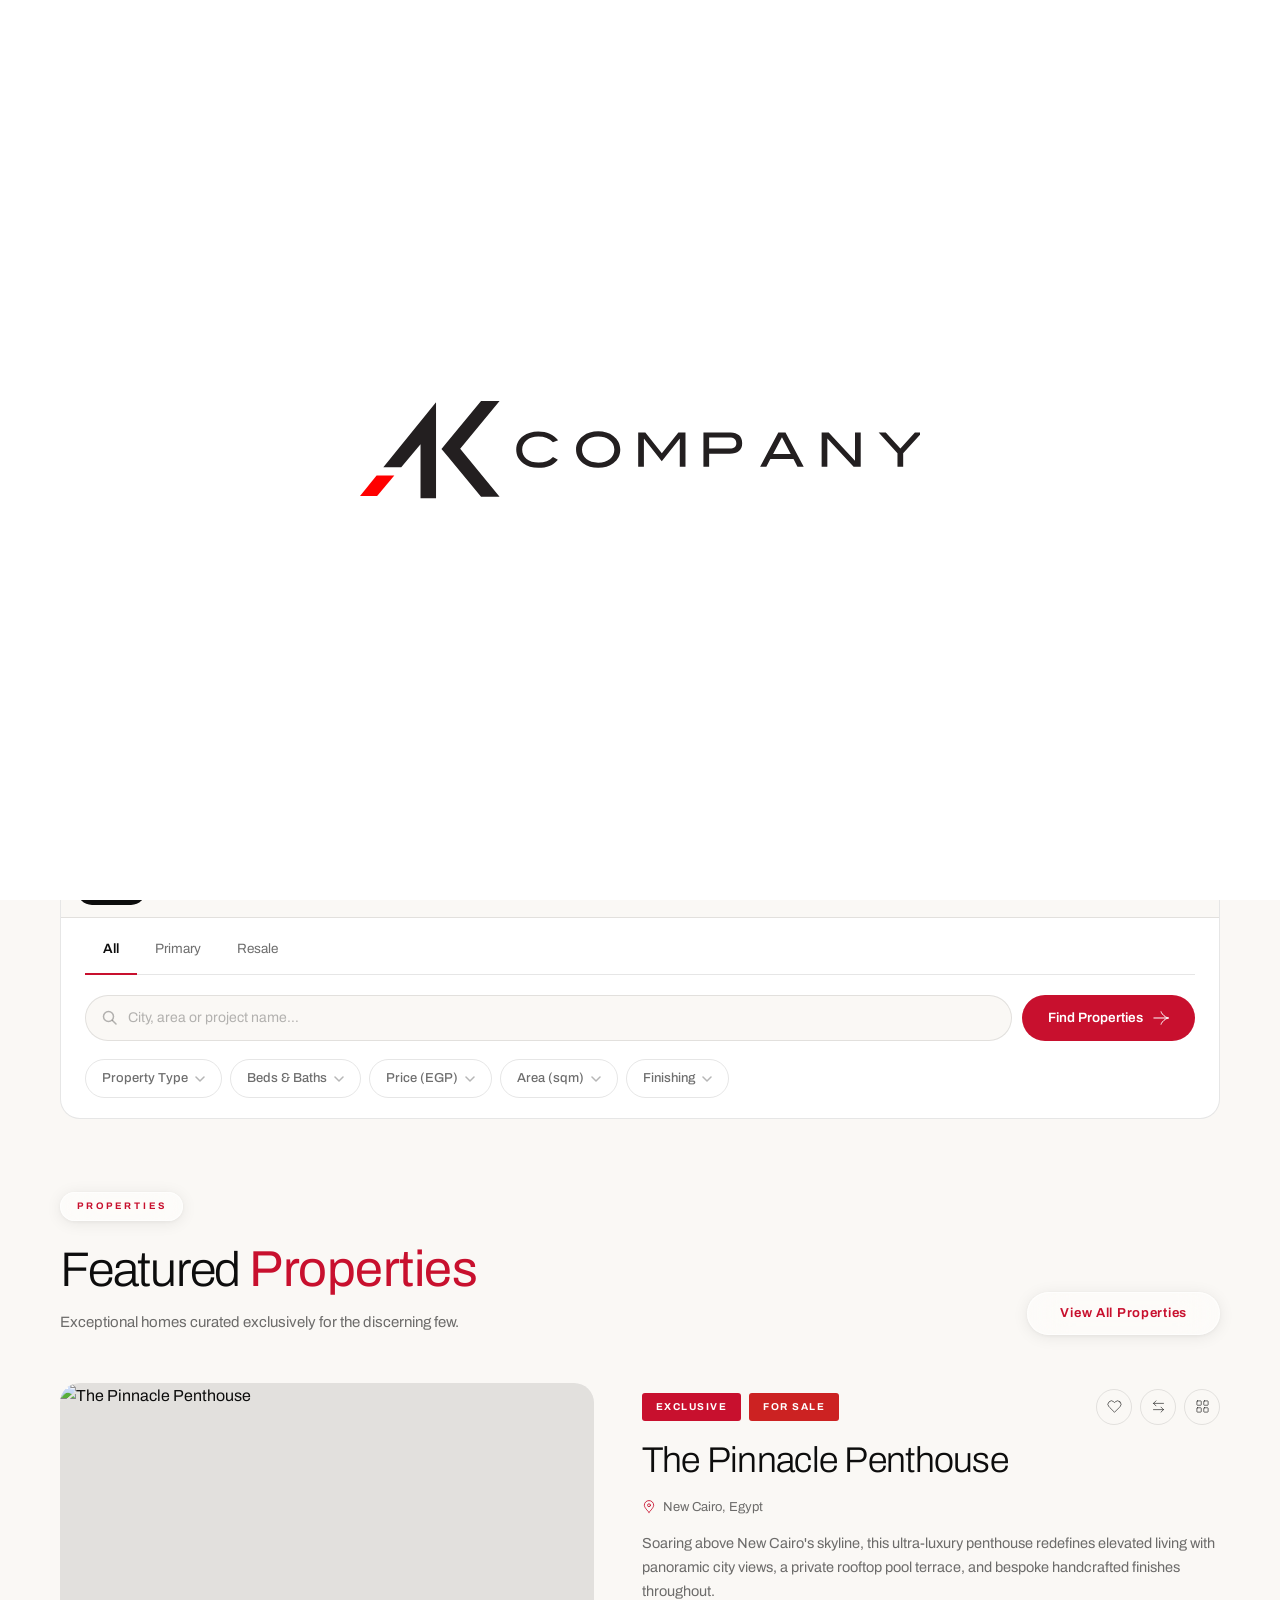
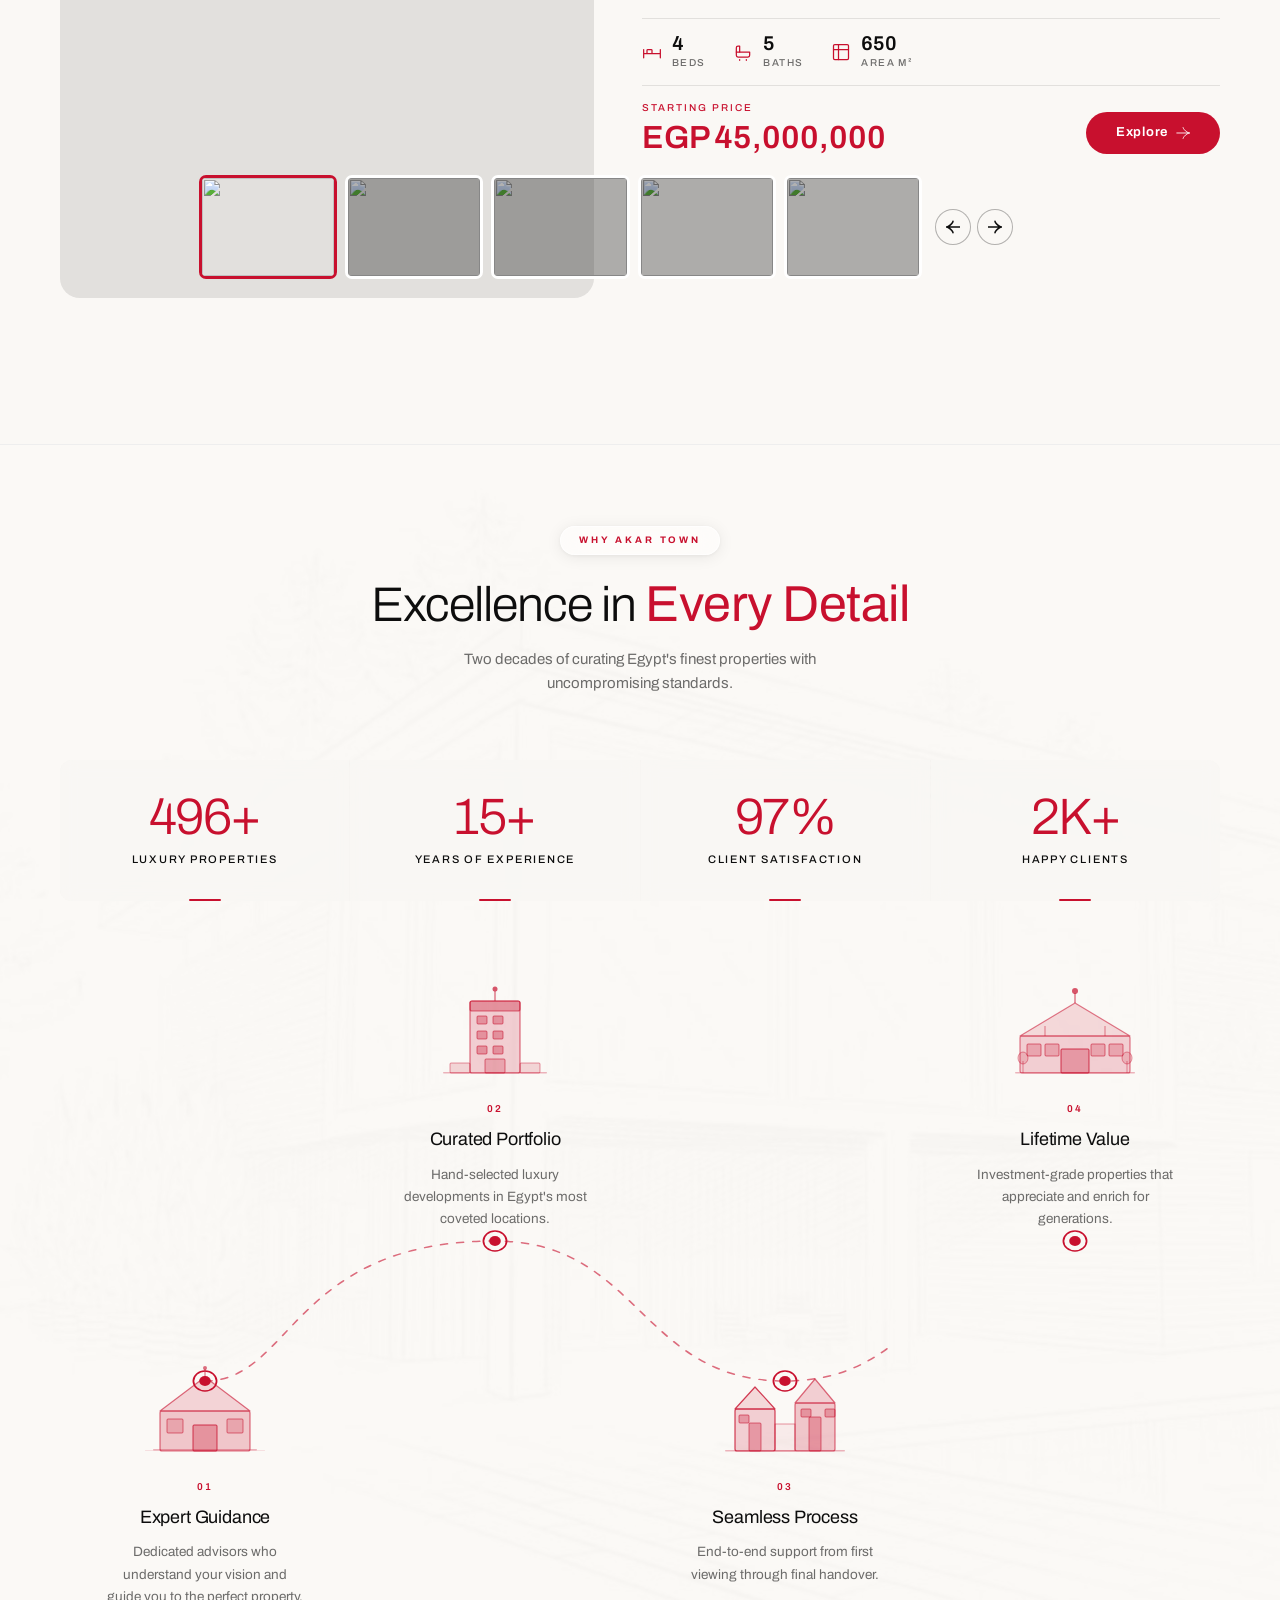
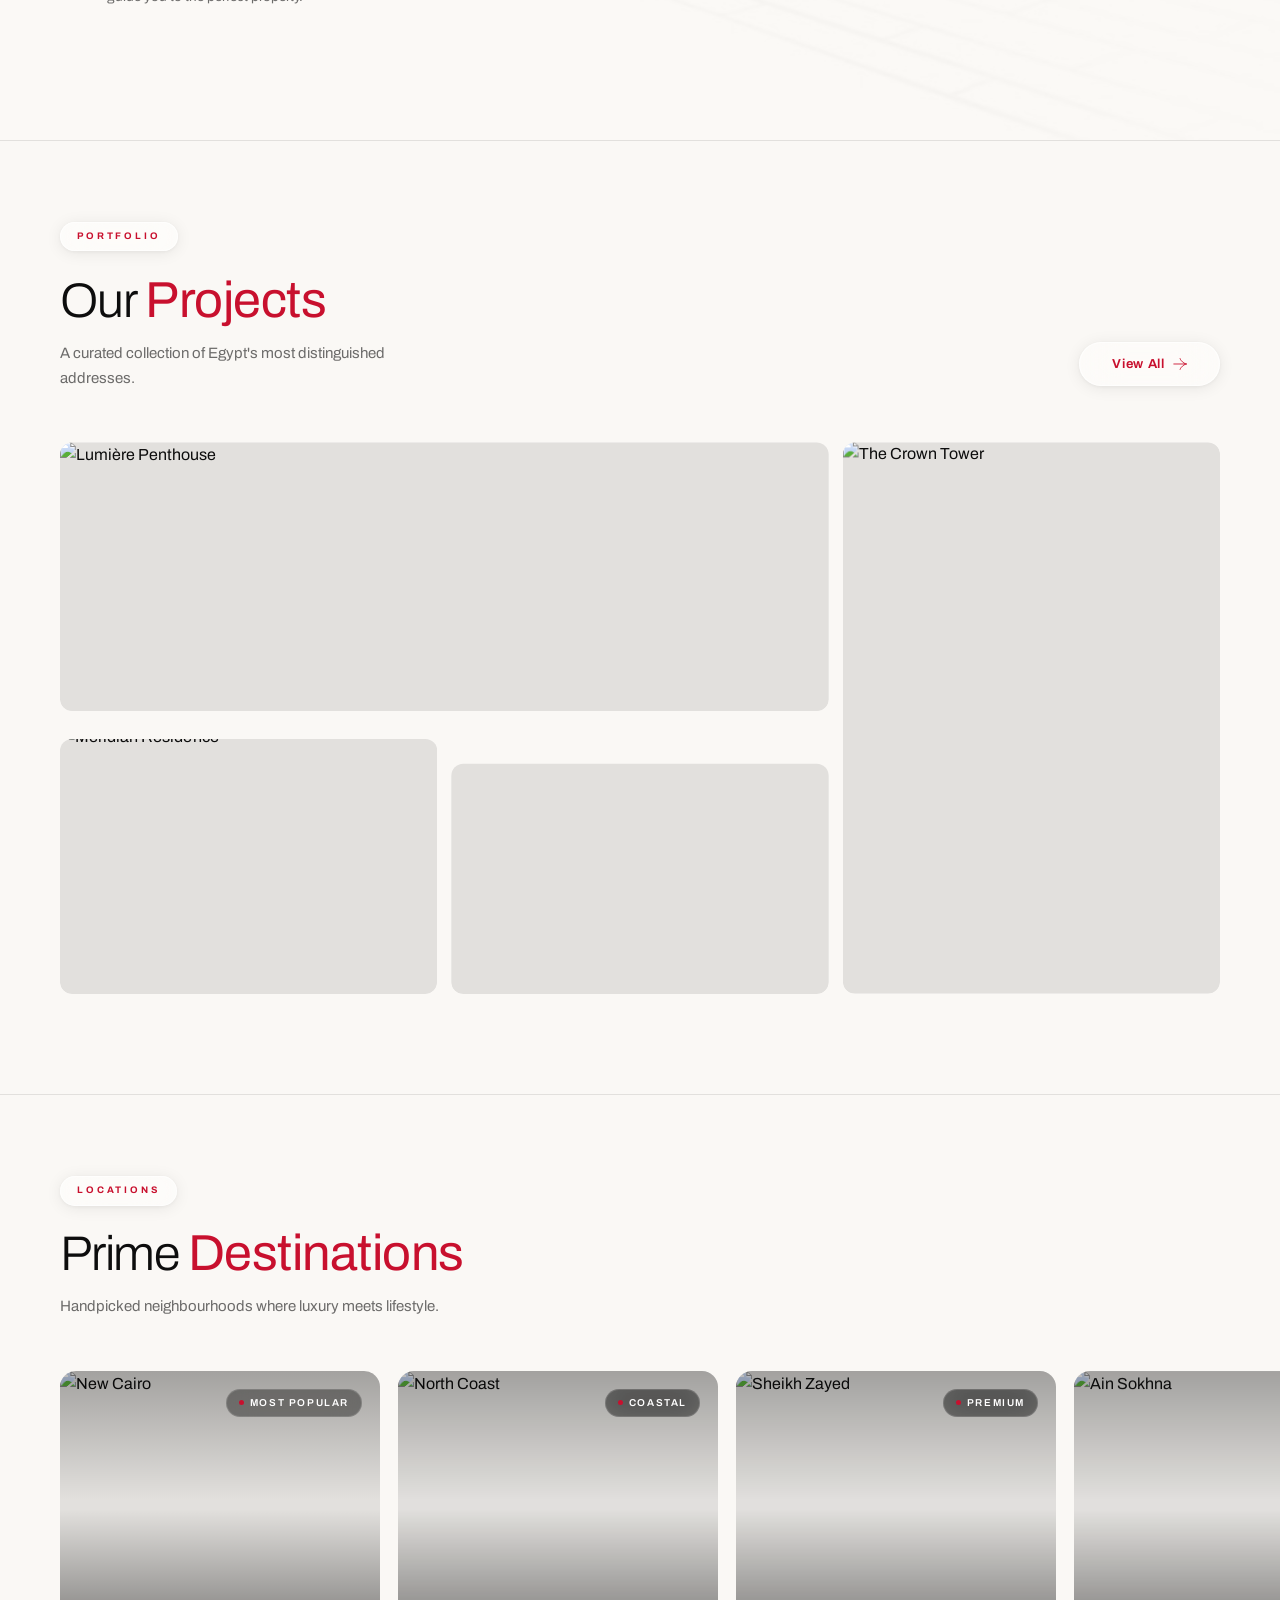
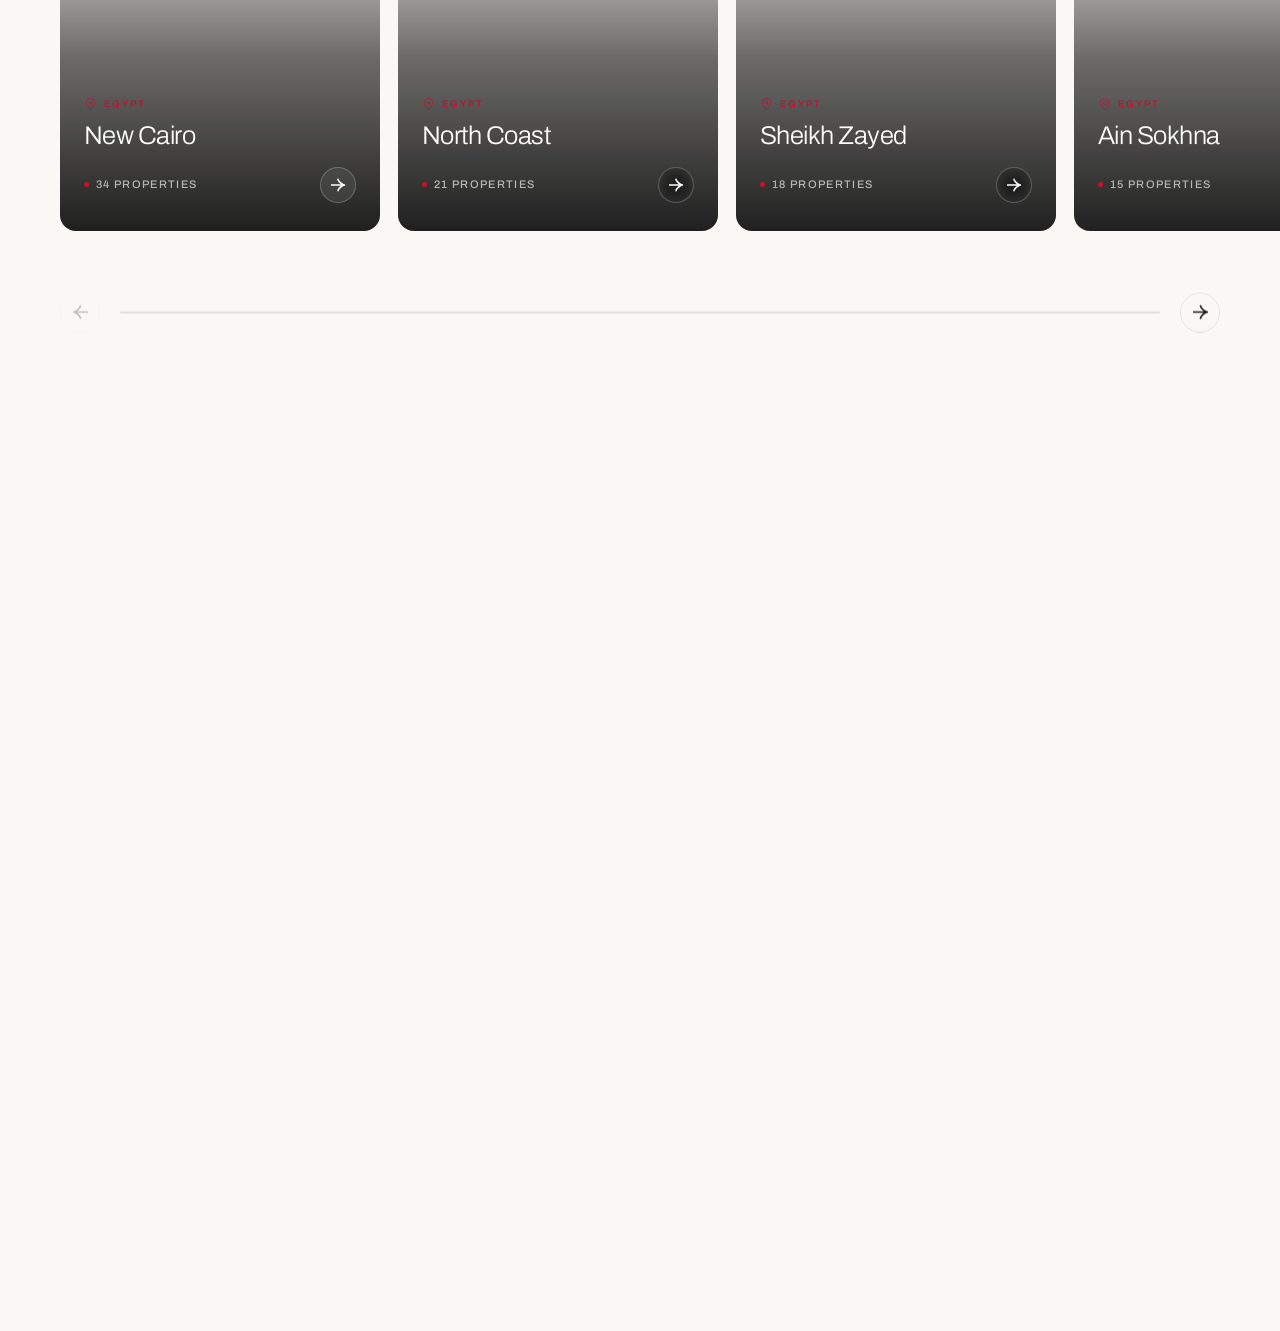
==== index.html @ 79308b9a "fix footer issue" ====
<!doctype html>
<html lang="en" data-theme="light">
  <head>
    <meta charset="UTF-8" />
    <meta name="viewport" content="width=device-width, initial-scale=1.0" />
    <title>Akar Town — Exclusive Real Estate</title>
    <link rel="icon" type="image/svg+xml" href="favicon.svg" />
    <link rel="shortcut icon" href="favicon.svg" />
    <meta
      name="description"
      content="Akar Town — Discover exceptional luxury properties across Egypt's finest locations."
    />

    <!-- Fonts -->
    <link rel="preconnect" href="https://fonts.googleapis.com" />
    <link rel="preconnect" href="https://fonts.gstatic.com" crossorigin />
    <link
      href="https://fonts.googleapis.com/css2?family=Archivo:ital,wght@0,300;0,400;0,500;0,600;0,700;1,300;1,400&family=Cormorant+Garamond:ital,wght@0,300;0,400;0,500;0,600;1,300;1,400&family=Noto+Kufi+Arabic:wght@300;400;500;600&display=swap"
      rel="stylesheet"
    />

    <!-- Swiper CSS -->
    <link
      rel="stylesheet"
      href="https://cdn.jsdelivr.net/npm/swiper@11/swiper-bundle.min.css"
    />
    <!-- Dark / Light theme — blocking so no FOUC -->
    <link rel="stylesheet" href="theme.css" />
    <script src="theme.js"></script>

    <style>
            /* ─────────────────────────────────────────────
         DESIGN TOKENS
      ───────────────────────────────────────────── */
            :root {
              --bg: #faf8f5;
              --ink: #0d0d0d;
              --ink-60: rgba(13, 13, 13, 0.6);
              --ink-30: rgba(13, 13, 13, 0.3);
              --ink-10: rgba(13, 13, 13, 0.1);
              --gold: #c8102e;
              --gold-lt: #c8102e;
              --gold-dk: #c8102e;
              --red: #cc2222;
              --white: #ffffff;

              --glass-bg: rgba(250, 248, 245, 0.72);
              --glass-border: rgba(255, 255, 255, 0.55);
              --glass-dark: rgba(13, 13, 13, 0.08);

              --font-body-ltr: "Archivo", system-ui, sans-serif;
              --font-body-rtl: "Noto Kufi Arabic", system-ui, sans-serif;

              --nav-h: 62px;
              --thumb-w: 124px;
              --ease-smooth: cubic-bezier(0.76, 0, 0.24, 1);
              --ease-out-ex: cubic-bezier(0.16, 1, 0.3, 1);
            }

            /* ─────────────────────────────────────────────
         RESET & GLOBAL FONT BASE
      ───────────────────────────────────────────── */
            *,
            *::before,
            *::after {
              margin: 0;
              padding: 0;
              box-sizing: border-box;
            }

            html {
              -webkit-font-smoothing: antialiased;
              -moz-osx-font-smoothing: grayscale;
              overflow-x: hidden;
              /* Set on html so every element (including form controls) inherits */
              font-family: var(--font-body-ltr);
              font-size: 16px;
              font-kerning: normal;
              text-rendering: optimizeLegibility;
              font-feature-settings:
                "kern" 1,
                "liga" 1,
                "calt" 1;
            }

            body {
              background: var(--bg);
              color: var(--ink);
              font-family: inherit;
              overflow-x: hidden;
              min-height: 100vh;
              line-height: 1.6;
            }

            /* Form controls do NOT inherit font from body by default in most browsers */
            input,
            textarea,
            select,
            button,
            optgroup,
            option {
              font-family: inherit;
              font-size: inherit;
              font-weight: inherit;
              line-height: inherit;
              color: inherit;
            }

            button {
              border: none;
              background: none;
              cursor: pointer;
            }
            a {
              text-decoration: none;
              color: inherit;
            }
            img,
            svg,
            video {
              display: block;
              max-width: 100%;
            }

            /* RTL / Arabic — apply to any element with dir="rtl" or lang="ar" */
            [dir="rtl"],
            [lang="ar"],
            :lang(ar) {
              font-family: var(--font-body-rtl);
              direction: rtl;
              text-align: right;
              letter-spacing: 0;
              text-transform: none;
            }

            /* Brand text selection */
            ::selection {
              background: var(--gold);
              color: #ffffff;
            }
            ::-moz-selection {
              background: var(--gold);
              color: #ffffff;
            }

            /* ─────────────────────────────────────────────
         NAVBAR
      ───────────────────────────────────────────── */
            /* ── Transparent overlay — becomes dark glass on scroll ── */
            .navbar {
              position: fixed;
              inset: 0 0 auto 0;
              z-index: 200;
              height: var(--nav-h);
              padding: 0 48px;
              display: flex;
              align-items: center;
              justify-content: space-between;
              background: transparent;
              border-bottom: 1px solid transparent;
              transition:
                background 0.5s cubic-bezier(0.16, 1, 0.3, 1),
                border-color 0.5s ease,
                box-shadow 0.5s ease;
            }

            .navbar.is-scrolled {
              background: rgba(8, 8, 8, 0.82);
              backdrop-filter: blur(48px) saturate(180%);
              -webkit-backdrop-filter: blur(48px) saturate(180%);
              border-bottom: 1px solid rgba(255, 255, 255, 0.06);
            }

            .navbar__logo {
              display: flex;
              align-items: center;
              flex-shrink: 0;
            }

            /* Right-side group: links + divider + CTA */
            .navbar__right {
              display: flex;
              align-items: center;
              gap: 15px;
            }

            .navbar__nav {
              display: flex;
              align-items: center;
              gap: 15px;
              list-style: none;
            }

            .navbar__nav a {
              font-family: var(--font-body-ltr);
              font-size: 12px;
              font-weight: 600;
              letter-spacing: 0.18em;
              text-transform: uppercase;
              color: rgba(255, 255, 255, 0.9);
              position: relative;
              transition: color 0.25s ease;
            }

            .navbar__nav a::after {
              content: "";
              position: absolute;
              bottom: -5px;
              left: 0;
              width: 0;
              height: 1px;
              background: var(--gold);
              transition: width 0.38s var(--ease-smooth);
            }

            .navbar__nav a:hover {
              color: rgba(255, 255, 255, 0.95);
            }
            .navbar__nav a:hover::after {
              width: 100%;
            }

            /* Thin vertical divider between links and CTA */
            .navbar__sep {
              width: 1px;
              height: 18px;
              background: rgba(255, 255, 255, 0.15);
              flex-shrink: 0;
            }

            .navbar__actions {
              display: flex;
              align-items: center;
            }

            .navbar__phone {
              display: inline-flex;
              align-items: center;
              gap: 7px;
              font-size: 12px;
              font-weight: 600;
              letter-spacing: 0.06em;
              color: rgba(255, 255, 255, 0.9);
              white-space: nowrap;
              flex-shrink: 0;
              transition: color 0.25s ease;
            }

            .navbar__phone:hover {
              color: #ffffff;
            }

            .navbar__phone svg {
              flex-shrink: 0;
              opacity: 0.75;
            }

            /* ── Language Toggle ── */
            /* ── Lang slide toggle ── */
            .lang-toggle {
              position: relative;
              display: flex;
              align-items: center;
              width: 80px;
              height: 31px;
              border-radius: 100px;
              background: rgba(160, 50, 72, 0.18);
              border: 1px solid rgba(160, 50, 72, 0.45);
              backdrop-filter: blur(10px);
              -webkit-backdrop-filter: blur(10px);
              padding: 3px;
              cursor: pointer;
              flex-shrink: 0;
              outline: none;
              transition:
                box-shadow 0.3s ease,
                border-color 0.3s ease;
            }
            .lang-toggle:hover {
              border-color: rgba(160, 50, 72, 0.7);
            }
            [dir="rtl"] .lang-toggle {
              margin-left: 0;
              margin-right: 12px;
            }
            .lang-toggle:focus-visible {
            }
            .lang-toggle__en,
            .lang-toggle__ar {
              flex: 1;
              text-align: center;
              font-size: 11px;
              font-weight: 700;
              letter-spacing: 0.05em;
              position: relative;
              z-index: 1;
              transition: color 0.3s ease;
              user-select: none;
              line-height: 1;
            }
            .lang-toggle__en {
              font-family: "Archivo", system-ui, sans-serif;
              color: #fff;
            }
            .lang-toggle__ar {
              font-family: "Noto Kufi Arabic", system-ui, sans-serif;
              color: rgba(255, 255, 255, 0.5);
            }
            html[lang="ar"] .lang-toggle__en {
              color: rgba(255, 255, 255, 0.5);
            }
            html[lang="ar"] .lang-toggle__ar {
              color: #fff;
            }
            .lang-toggle__knob {
              position: absolute;
              top: 3px;
              left: 3px;
              width: calc(50% - 3px);
              height: calc(100% - 6px);
              background: var(--gold);
              border-radius: 100px;
              transition: transform 0.35s cubic-bezier(0.34, 1.56, 0.64, 1);
              z-index: 0;
            }
            html[lang="ar"] .lang-toggle__knob {
              transform: translateX(100%);
            }

            /* ── RTL overrides ── */
            [dir="rtl"] .navbar__nav a {
              font-family: var(--font-body-rtl);
              letter-spacing: 0.02em;
              text-transform: none;
            }
            [dir="rtl"] .btn-slide svg,
            [dir="rtl"] .btn-pill svg {
              transform: scaleX(-1);
            }
            [dir="rtl"] .btn-slide svg:hover,
            [dir="rtl"] .btn-pill svg:hover {
              transform: scaleX(-1) translateX(-4px);
            }
            /* ── RTL Why Choose Us ── */
            [dir="rtl"] .why__eyebrow {
              font-family: var(--font-body-rtl);
              letter-spacing: 0.08em;
            }
            [dir="rtl"] .why__title,
            [dir="rtl"] .why__title em {
              font-family: var(--font-body-rtl);
            }
            [dir="rtl"] .why__sub {
              text-align: center;
            }
            [dir="rtl"] .why__stage-title {
              font-family: var(--font-body-rtl);
            }
            [dir="rtl"] .why__stage-desc {
              text-align: center;
            }
            [dir="rtl"] .why__stat {
              text-align: center;
            }
            [dir="rtl"] .why__stat-num {
              text-align: center;
              display: block;
            }
            [dir="rtl"] .why__stat-lbl {
              text-align: center;
              letter-spacing: 0.05em;
              text-transform: none;
            }
            [dir="rtl"] .why__stat::after {
              left: 50%;
              right: auto;
            }
            /* ── RTL Locations slider ── */
            [dir="rtl"] .loc__nav-btn svg {
              transform: scaleX(-1);
            }
            /* ── RTL Gallery lightbox (inside gallery section) ── */
            [dir="rtl"] .gallery-lb__nav--prev {
              left: auto;
              right: -60px;
            }
            [dir="rtl"] .gallery-lb__nav--next {
              right: auto;
              left: -60px;
            }
            [dir="rtl"] .gallery-lb__nav svg {
              transform: scaleX(-1);
            }
            /* ── RTL Property photo gallery lightbox ── */
            [dir="rtl"] .pgal-lb__prev {
              left: auto;
              right: 24px;
            }
            [dir="rtl"] .pgal-lb__next {
              right: auto;
              left: 24px;
            }
            [dir="rtl"] .pgal-lb__prev svg,
            [dir="rtl"] .pgal-lb__next svg {
              transform: scaleX(-1);
            }
            /* ── RTL Featured Properties ── */
            [dir="rtl"] .prop-card__thumbs-row {
              left: auto;
              right: 26%;
            }
            [dir="rtl"] #thumbPrev svg,
            [dir="rtl"] #thumbNext svg,
            [dir="rtl"] .prop-thumb-btn svg {
              transform: scaleX(-1);
            }
            /* ── RTL hero layout ── */
            [dir="rtl"] .slide-overlay {
              background:
                linear-gradient(
                  255deg,
                  rgba(5, 5, 5, 0.72) 0%,
                  rgba(5, 5, 5, 0.38) 44%,
                  rgba(5, 5, 5, 0.08) 75%,
                  rgba(5, 5, 5, 0) 100%
                ),
                linear-gradient(180deg, rgba(5, 5, 5, 0.45) 0%, rgba(5, 5, 5, 0) 22%),
                linear-gradient(0deg, rgba(5, 5, 5, 0.55) 0%, rgba(5, 5, 5, 0) 40%);
            }
            [dir="rtl"] .hero__thumbs {
              left: auto;
              right: 0;
              padding: calc(var(--nav-h) + 5px) 48px 20px 12px;
                inset 1px 0 0 color-mix(in oklab, #fff 10%, transparent),
                -4px 0 24px rgba(0, 0, 0, 0.1);
            }
            [dir="rtl"] .slide-content {
              left: auto;
              right: calc(var(--thumb-w) + 48px);
            }
            [dir="rtl"] .hero__controls {
              right: auto;
              left: 44px;
            }
            [dir="rtl"] .hero__glass-tag {
              right: auto;
              left: 44px;
            }
            [dir="rtl"] .nav-btn svg {
              transform: scaleX(-1);
            }
            [dir="rtl"] .nav-btn--prev:hover svg {
              transform: scaleX(-1) translateX(2px);
            }
            [dir="rtl"] .nav-btn--next:hover svg {
              transform: scaleX(-1) translateX(-2px);
            }
            /* ── RTL footer ── */
            [dir="rtl"] .footer__label {
              letter-spacing: 0.04em;
            }
            /* ── Bilingual slide text ── */
            .txt-ar {
              display: none;
            }
            html[lang="ar"] .txt-en {
              display: none;
            }
            html[lang="ar"] .txt-ar {
              display: inline;
            }

            /* Scale down btn-slide when used inside the navbar */
            .navbar__actions .btn-slide {
              font-size: 11px;
              padding: 9px 20px;
              letter-spacing: 0.06em;
            }

            .btn-nav {
              display: inline-flex;
              align-items: center;
              gap: 8px;
              font-family: var(--font-body-ltr);
              font-size: 11px;
              font-weight: 700;
              letter-spacing: 0.12em;
              text-transform: uppercase;
              padding: 10px 24px;
              line-height: 1;
              border-radius: 2px;
              white-space: nowrap;
              cursor: pointer;
              border: none;
              transition: all 0.3s cubic-bezier(0.16, 1, 0.3, 1);
            }

            /* CTA — gold pill on transparent/dark navbar */
            .btn-nav--outline {
              color: var(--ink);
              background: var(--gold);
            }
            .btn-nav--outline:hover {
              background: var(--gold-lt);
              transform: translateY(-1px);
            }

            /* ─────────────────────────────────────────────
         HERO SHELL
      ───────────────────────────────────────────── */
            .hero {
              position: relative;
              width: 100%;
              height: 88vh;
              min-height: 580px;
              overflow: hidden;
            }

            /* ─────────────────────────────────────────────
         THUMBNAILS SIDEBAR
         Absolutely positioned over the full-width stage
         so the hero image bleeds through as a backdrop.
      ───────────────────────────────────────────── */
            .hero__thumbs {
              position: absolute;
              top: 0;
              left: 0;
              bottom: 0;
              z-index: 30;
              width: var(--thumb-w);
              display: flex;
              flex-direction: column;
              align-items: flex-start;
              justify-content: center;
              padding: calc(var(--nav-h) + 5px) 12px 20px 48px;
              gap: 8px;

              /* ── More transparent glass so hero image bleeds through ── */
              background: linear-gradient(
                170deg,
                color-mix(in oklab, #000 18%, transparent) 0%,
                color-mix(in oklab, #000 10%, transparent) 55%,
                color-mix(in oklab, #000 15%, transparent) 100%
              );
              backdrop-filter: blur(24px) saturate(120%) brightness(0.82);
              -webkit-backdrop-filter: blur(24px) saturate(120%) brightness(0.82);
                inset -1px 0 0 color-mix(in oklab, #fff 10%, transparent),
                4px 0 24px rgba(0, 0, 0, 0.1);
            }

            /* Top + bottom fade-out vignette */
            .hero__thumbs::before,
            .hero__thumbs::after {
              content: "";
              position: absolute;
              left: 0;
              right: 0;
              height: 72px;
              pointer-events: none;
              z-index: 1;
            }
            .hero__thumbs::before {
              top: 0;
              background: linear-gradient(
                to bottom,
                color-mix(in oklab, #000 38%, transparent) 0%,
                transparent 100%
              );
            }
            .hero__thumbs::after {
              bottom: 0;
              background: linear-gradient(
                to top,
                color-mix(in oklab, #000 38%, transparent) 0%,
                transparent 100%
              );
            }

            /* ── Items ── */
            .thumb-item {
              position: relative;
              z-index: 2;
              display: flex;
              align-items: center;
              justify-content: center;
              gap: 0;
              padding: 5px;
              border-radius: 12px;
              cursor: pointer;
              border: 1px solid transparent;
              transition: all 0.4s cubic-bezier(0.16, 1, 0.3, 1);
              outline: none;
              width: 64px;
            }

            .thumb-item::before {
              content: "";
              position: absolute;
              inset: 0;
              border-radius: 11px;
              background: transparent;
              transition: background 0.4s ease;
            }

            .thumb-item:hover::before {
              background: color-mix(in oklab, #fff 8%, transparent);
            }

            .thumb-item.is-active {
              border-color: color-mix(in oklab, var(--gold) 55%, transparent);
              background: color-mix(in oklab, var(--gold) 14%, transparent);
            }

            /* ── Thumbnail image ── */
            .thumb-item__img-wrap {
              width: 54px;
              height: 54px;
              border-radius: 10px;
              overflow: hidden;
              flex-shrink: 0;
              transition: all 0.4s cubic-bezier(0.16, 1, 0.3, 1);
            }

            .thumb-item.is-active .thumb-item__img-wrap {
              width: 54px;
              height: 54px;
                0 4px 16px rgba(0, 0, 0, 0.55),
                0 0 0 2px var(--gold);
            }

            /* ── Hide text — image-only thumbnails ── */
            .thumb-item__meta {
              display: none;
            }

            .thumb-item__img-wrap img {
              width: 100%;
              height: 100%;
              object-fit: cover;
              transition: transform 0.6s ease;
              will-change: transform;
            }

            .thumb-item:hover .thumb-item__img-wrap img {
              transform: scale(1.08);
            }

            /* ── Text meta ── */
            .thumb-item__meta {
              flex: 1;
              min-width: 0;
            }

            .thumb-item__num {
              font-family: var(--font-body-ltr);
              font-size: 15px;
              font-weight: 600;
              letter-spacing: 0.2em;
              text-transform: uppercase;
              color: var(--gold);
              margin-bottom: 4px;
              font-variant-numeric: tabular-nums;
            }

            .thumb-item__name {
              font-family: var(--font-body-ltr);
              font-size: 15px;
              font-weight: 400;
              color: rgba(255, 255, 255, 0.88);
              line-height: 1.25;
              white-space: nowrap;
              overflow: hidden;
              text-overflow: ellipsis;
            }

            .thumb-item.is-active .thumb-item__name {
              color: var(--white);
              font-weight: 500;
            }

            /* ── Active bar ── */
            .thumb-item__bar {
              position: absolute;
              top: 10px;
              right: 0;
              width: 2.5px;
              height: 0;
              background: linear-gradient(to bottom, var(--gold-lt), var(--gold));
              border-radius: 2px 0 0 2px;
              transition: height 0.4s cubic-bezier(0.16, 1, 0.3, 1);
            }

            .thumb-item.is-active .thumb-item__bar {
              height: calc(100% - 20px);
            }

            /* ── "More projects" link at bottom of sidebar ── */
            .thumb-more {
              position: relative;
              display: flex;
              flex-direction: column;
              align-items: center;
              justify-content: center;
              gap: 0;
              padding: 5px;
              border-radius: 12px;
              text-decoration: none;
              border: 1px solid rgba(255, 255, 255, 0.1);
              background: transparent;
              transition: all 0.4s cubic-bezier(0.16, 1, 0.3, 1);
              outline: none;
              width: 64px;
              cursor: pointer;
            }

            .thumb-more::before {
              content: "";
              position: absolute;
              inset: 0;
              border-radius: 11px;
              background: transparent;
              transition: background 0.4s ease;
            }

            .thumb-more:hover::before {
              background: color-mix(in oklab, #fff 8%, transparent);
            }

            .thumb-more:hover {
              border-color: color-mix(in oklab, var(--gold) 40%, transparent);
            }

            .thumb-more__img-wrap {
              width: 54px;
              height: 54px;
              border-radius: 10px;
              overflow: hidden;
              flex-shrink: 0;
              display: flex;
              align-items: center;
              justify-content: center;
              flex-direction: column;
              gap: 4px;
              background: color-mix(in oklab, var(--gold) 12%, rgba(10, 8, 6, 0.85));
              border: 1px dashed color-mix(in oklab, var(--gold) 45%, transparent);
              transition: all 0.4s cubic-bezier(0.16, 1, 0.3, 1);
              position: relative;
              z-index: 1;
            }

            .thumb-more:hover .thumb-more__img-wrap {
                0 4px 16px rgba(0, 0, 0, 0.55),
                0 0 0 2px color-mix(in oklab, var(--gold) 60%, transparent);
              background: color-mix(in oklab, var(--gold) 18%, rgba(10, 8, 6, 0.85));
            }

            .thumb-more__count {
              font-family: var(--font-body-ltr);
              font-size: 16px;
              font-weight: 700;
              color: var(--gold);
              letter-spacing: 0.02em;
              line-height: 1;
            }

            .thumb-more__label {
              font-family: var(--font-body-ltr);
              font-size: 9px;
              font-weight: 400;
              color: rgba(255, 255, 255, 0.6);
              letter-spacing: 0.05em;
              text-transform: uppercase;
              line-height: 1;
            }

            .thumb-more__arrow {
              display: none;
            }

            /* ─────────────────────────────────────────────
         HERO PREVIEW DECK (mouse-follower)
      ───────────────────────────────────────────── */
            .hero__previews {
              position: absolute;
              inset: 0;
              z-index: 6;
              pointer-events: none;
            }
            .hero-preview {
              position: absolute;
              left: 0;
              top: 0;
              width: var(--hprev-w, 110px);
              height: var(--hprev-h, 74px);
              margin: calc(var(--hprev-h, 74px) / -2) 0 0
                calc(var(--hprev-w, 110px) / -2);
              border-radius: 6px;
              overflow: hidden;
              opacity: 0;
              outline: 1.5px solid rgba(255, 255, 255, 0.14);
              outline-offset: -1.5px;
              box-shadow: 0 18px 38px -18px rgba(0, 0, 0, 0.7);
              transition: outline-color 0.35s ease;
              will-change: transform, opacity;
            }
            .hero-preview img {
              width: 100%;
              height: 100%;
              object-fit: cover;
              display: block;
            }
            .hero-preview.is-active {
              outline-color: rgba(255, 255, 255, 0.75);
            }
            .hero-preview.is-focused {
              outline-width: 2px;
              outline-offset: -2px;
              outline-color: #fff;
            }
            @media (prefers-reduced-motion: reduce) {
              .hero-preview { display: none; }
            }

            /* ─────────────────────────────────────────────
         HERO STAGE
      ───────────────────────────────────────────── */
            .hero__stage {
              position: absolute;
              inset: 0;
              overflow: hidden;
            }

            /* Swiper overrides — stacked absolute slides */
            #heroSwiper {
              position: absolute;
              inset: 0;
              overflow: hidden;
            }

            #heroSwiper .swiper-wrapper {
              display: block !important;
              position: relative;
              width: 100%;
              height: 100%;
              transform: none !important;
            }

            #heroSwiper .swiper-slide {
              position: absolute !important;
              inset: 0 !important;
              width: 100% !important;
              height: 100% !important;
              overflow: hidden;
              will-change: clip-path, transform;
            }

            /* ─────────────────────────────────────────────
         SLIDE BACKGROUND
      ───────────────────────────────────────────── */
            .slide-bg {
              position: absolute;
              inset: -5% 0; /* vertical bleed only — no horizontal overflow */
              width: 100%;
              height: 110%;
              background-size: cover;
              background-position: center center;
              will-change: transform;
            }

            /* Cinematic overlay — gradient from left */
            .slide-overlay {
              position: absolute;
              inset: 0;
              background:
                linear-gradient(
                  105deg,
                  rgba(5, 5, 5, 0.72) 0%,
                  rgba(5, 5, 5, 0.38) 44%,
                  rgba(5, 5, 5, 0.08) 75%,
                  rgba(5, 5, 5, 0) 100%
                ),
                linear-gradient(180deg, rgba(5, 5, 5, 0.45) 0%, rgba(5, 5, 5, 0) 22%),
                linear-gradient(0deg, rgba(5, 5, 5, 0.55) 0%, rgba(5, 5, 5, 0) 40%);
            }

            /* Cylinder-roll shading veil — darkens slide as it rotates around the drum */
            .slide-edge-light {
              position: absolute;
              inset: 0;
              background: rgba(0, 0, 0, 0.55);
              pointer-events: none;
              opacity: 0;
              will-change: opacity;
            }

            /* ─────────────────────────────────────────────
         SLIDE CONTENT
      ───────────────────────────────────────────── */
            .slide-content {
              position: absolute;
              top: 50%;
              transform: translateY(-50%);
              left: calc(var(--thumb-w) + 48px);
              right: 48px;
              max-width: none;
              z-index: 5;
            }

            .slide-eyebrow {
              display: flex;
              align-items: center;
              gap: 14px;
              margin-bottom: 22px;
              will-change: transform, opacity, filter;
            }

            .slide-eyebrow__rule {
              width: 28px;
              height: 1px;
              background: var(--gold);
              flex-shrink: 0;
            }

            .slide-eyebrow__label {
              font-family: var(--font-body-ltr);
              font-size: 10px;
              font-weight: 500;
              letter-spacing: 0.26em;
              text-transform: uppercase;
              color: var(--gold-lt);
            }

            .slide-title {
              font-family: var(--font-body-ltr);
              font-size: clamp(40px, 5.2vw, 76px);
              font-weight: 300;
              line-height: 1.02;
              letter-spacing: -0.02em;
              color: var(--white);
              margin-bottom: 14px;
              will-change: transform, opacity, filter;
            }

            .slide-tagline {
              font-family: var(--font-body-ltr);
              font-size: clamp(17px, 1.7vw, 22px);
              font-weight: 300;
              font-style: italic;
              letter-spacing: 0.01em;
              color: rgba(255, 255, 255, 0.68);
              margin-bottom: 14px;
              will-change: transform, opacity, filter;
            }

            .slide-location {
              display: inline-flex;
              align-items: center;
              gap: 7px;
              margin-bottom: 38px;
              will-change: transform, opacity, filter;
            }

            .slide-location__icon {
              width: 13px;
              height: 13px;
              flex-shrink: 0;
              opacity: 0.55;
              color: var(--white);
            }

            .slide-location__text {
              font-family: var(--font-body-ltr);
              font-size: 10px;
              font-weight: 500;
              letter-spacing: 0.18em;
              text-transform: uppercase;
              color: rgba(255, 255, 255, 0.55);
            }

            .slide-ctas {
              display: flex;
              align-items: center;
              gap: 14px;
              will-change: transform, opacity, filter;
            }

            /* ── CTA BUTTONS ─────────────────────────────────────────────────────────
         Base — pill shape, Archivo, expo ease.
         Primary  (.btn-slide--fill)  : gold liquid-glass accent
         Secondary(.btn-slide--ghost) : neutral liquid-glass (white-toned)
      ──────────────────────────────────────────────────────────────────────── */
            .btn-slide {
              display: inline-flex;
              align-items: center;
              gap: 8px;
              font-family: var(--font-body-ltr);
              font-size: 13px;
              font-weight: 650;
              letter-spacing: 0.055em;
              padding: 14px 30px;
              line-height: 1;
              border-radius: 100px;
              white-space: nowrap;
              cursor: pointer;
              border: none;
              transition: all 0.3s cubic-bezier(0.16, 1, 0.3, 1);
              text-decoration: none;
            }

            .btn-slide:hover {
              transform: translateY(-2px);
            }

            /* PRIMARY — liquid glass red */
            .btn-slide--fill {
              background: linear-gradient(135deg, rgba(215, 20, 52, 0.96) 0%, rgba(185, 10, 36, 1) 100%);
              backdrop-filter: blur(20px);
              -webkit-backdrop-filter: blur(20px);
              border: 1px solid rgba(255, 255, 255, 0.2);
              color: #ffffff;
            }

            .btn-slide--fill:hover {
              background: linear-gradient(135deg, rgba(225, 25, 58, 0.98) 0%, rgba(200, 16, 46, 1) 100%);
            }

            .btn-slide--fill svg {
              transition: transform 0.3s cubic-bezier(0.16, 1, 0.3, 1);
            }
            .btn-slide--fill:hover svg {
              transform: translateX(4px);
            }

            /* SECONDARY — liquid glass white */
            .btn-slide--ghost {
              background: rgba(255, 255, 255, 0.1);
              backdrop-filter: blur(24px) saturate(180%);
              -webkit-backdrop-filter: blur(24px) saturate(180%);
              border: 1px solid rgba(255, 255, 255, 0.3);
              color: var(--white);
            }

            .btn-slide--ghost:hover {
              background: rgba(255, 255, 255, 0.18);
              border-color: rgba(255, 255, 255, 0.5);
            }

            /* ─────────────────────────────────────────────
         RIGHT CONTROL STRIP
      ───────────────────────────────────────────── */
            .hero__controls {
              position: absolute;
              right: 44px;
              top: 50%;
              transform: translateY(-50%);
              display: flex;
              flex-direction: column;
              align-items: center;
              gap: 20px;
              z-index: 40;
            }

            .nav-btn {
              position: relative;
              width: 54px;
              height: 54px;
              border-radius: 50%;
              display: flex;
              align-items: center;
              justify-content: center;
              background: var(--glass-bg);
              backdrop-filter: blur(20px) saturate(180%);
              -webkit-backdrop-filter: blur(20px) saturate(180%);
              border: 1px solid var(--glass-border);
              color: var(--ink);
              cursor: pointer;
              transition:
                background 0.35s ease,
                border-color 0.35s ease,
                transform 0.25s ease;
              outline: none;
            }

            .nav-btn:hover {
              background: var(--gold);
              border-color: var(--gold);
              transform: scale(1.06);
            }

            .nav-btn:hover svg {
              color: var(--ink);
            }

            .nav-btn:focus-visible {
              outline: 2px solid var(--gold);
              outline-offset: 3px;
            }

            .nav-btn svg {
              width: 18px;
              height: 18px;
              transition:
                transform 0.25s ease,
                color 0.3s ease;
            }

            .nav-btn--prev:hover svg {
              transform: translateX(-2px);
            }
            .nav-btn--next:hover svg {
              transform: translateX(2px);
            }

            /* Magnetic wrapper */
            .nav-btn__mag {
              position: absolute;
              inset: -14px;
            }

            /* ─────────────────────────────────────────────
         PROGRESS INDICATOR
      ───────────────────────────────────────────── */
            .hero__progress {
              display: flex;
              flex-direction: column;
              align-items: center;
              gap: 10px;
              user-select: none;
            }

            .progress__num {
              font-family: var(--font-body-ltr);
              font-size: 13px;
              font-weight: 300;
              color: var(--white);
              line-height: 1;
              font-variant-numeric: tabular-nums;
              letter-spacing: 0.06em;
            }

            .progress__track {
              width: 1px;
              height: 110px;
              background: rgba(255, 255, 255, 0.2);
              position: relative;
              overflow: hidden;
            }

            .progress__fill {
              position: absolute;
              inset: 0 0 auto 0;
              background: var(--gold);
              transform-origin: top;
              transform: scaleY(0);
              will-change: transform;
            }

            .progress__total {
              font-family: var(--font-body-ltr);
              font-size: 11px;
              font-weight: 300;
              color: rgba(255, 255, 255, 0.35);
              line-height: 1;
              font-variant-numeric: tabular-nums;
              letter-spacing: 0.06em;
            }

            /* ─────────────────────────────────────────────
         LIQUID GLASS DETAIL — decorative corner
      ───────────────────────────────────────────── */
            .hero__glass-tag {
              position: absolute;
              top: calc(var(--nav-h) + 20px);
              right: 44px;
              z-index: 40;
              display: flex;
              align-items: center;
              gap: 8px;
              padding: 8px 16px;
              border-radius: 100px;
              background: var(--glass-bg);
              backdrop-filter: blur(20px) saturate(180%);
              -webkit-backdrop-filter: blur(20px) saturate(180%);
              border: 1px solid var(--glass-border);
            }

            .hero__glass-tag__dot {
              width: 6px;
              height: 6px;
              border-radius: 50%;
              background: var(--gold);
              animation: pulse 2.2s ease-in-out infinite;
            }

            @keyframes pulse {
              0%,
              100% {
                opacity: 1;
                transform: scale(1);
              }
              50% {
                opacity: 0.5;
                transform: scale(0.7);
              }
            }

            .hero__glass-tag__text {
              font-family: var(--font-body-ltr);
              font-size: 9.5px;
              font-weight: 500;
              letter-spacing: 0.16em;
              text-transform: uppercase;
              color: var(--ink-60);
            }

            /* ─────────────────────────────────────────────
         RESPONSIVE
      ───────────────────────────────────────────── */
            @media (max-width: 1100px) {
              :root {
                --thumb-w: 124px;
              }
            }

            @media (max-width: 768px) {
              .navbar {
                padding: 0 20px;
              }
              .navbar__nav,
              .navbar__sep {
                display: none;
              }

              /* Thumbs becomes a bottom overlay strip */
              .hero__thumbs {
                top: auto;
                bottom: 0;
                left: 0;
                right: 0;
                width: 100%;
                height: 90px;
                flex-direction: row;
                justify-content: flex-start;
                padding: 10px 16px;
                gap: 10px;
                overflow-x: auto;
                overflow-y: hidden;
                -webkit-overflow-scrolling: touch;
                scrollbar-width: none;
                /* Override vignette pseudos for horizontal layout */
              }

              .hero__thumbs::before,
              .hero__thumbs::after {
                width: 48px;
                height: 100%;
                top: 0;
                bottom: 0;
              }
              .hero__thumbs::before {
                left: 0;
                right: auto;
                background: linear-gradient(
                  to right,
                  color-mix(in oklab, #000 38%, transparent) 0%,
                  transparent 100%
                );
              }
              .hero__thumbs::after {
                right: 0;
                left: auto;
                background: linear-gradient(
                  to left,
                  color-mix(in oklab, #000 38%, transparent) 0%,
                  transparent 100%
                );
              }

              .hero__thumbs::-webkit-scrollbar {
                display: none;
              }

              .thumb-item {
                flex-direction: row;
                flex-shrink: 0;
                width: auto;
                min-width: 130px;
                padding: 7px 10px;
                border-radius: 10px;
                gap: 10px;
              }

              .thumb-item__bar {
                display: none;
              }

              .thumb-item__img-wrap,
              .thumb-item.is-active .thumb-item__img-wrap {
                width: 40px;
                height: 40px;
              }

              .thumb-more {
                flex-direction: row;
                flex-shrink: 0;
                width: auto;
                padding: 7px 10px;
                border-radius: 10px;
              }

              .thumb-more__img-wrap {
                width: 40px;
                height: 40px;
              }

              /* Stage fills full hero — thumbs overlay on top */
              .hero__stage {
                inset: 0;
              }

              /* Slide content: clear sidebar width gone, clear bottom thumb strip */
              .slide-content {
                left: 20px;
                right: 20px;
                top: 50%;
                transform: translateY(-50%);
                bottom: auto;
                max-width: none;
              }
              .slide-title {
                font-size: 34px;
              }

              .hero__nav {
                bottom: calc(90px + 14px);
                right: 20px;
              }
              .hero__progress {
                bottom: calc(90px + 24px);
              }
              .hero__glass-tag {
                top: calc(var(--nav-h) + 12px);
                right: 16px;
              }
            }

            /* ─────────────────────────────────────────────
         REDUCED MOTION
      ───────────────────────────────────────────── */
            @media (prefers-reduced-motion: reduce) {
              .slide-bg,
              .slide-content * {
                transition: none !important;
                animation: none !important;
                transform: none !important;
              }
            }

            /* ─────────────────────────────────────────────
         SWIPER LIBRARY FONT RESET
         Swiper injects its own stylesheet; ensure all
         its text nodes (pagination, a11y) inherit ours.
      ───────────────────────────────────────────── */
            .swiper,
            .swiper-wrapper,
            .swiper-slide,
            .swiper-pagination,
            .swiper-pagination-bullet,
            .swiper-button-next,
            .swiper-button-prev,
            .swiper-scrollbar,
            .swiper-notification {
              font-family: var(--font-body-ltr);
            }

            /* ── SPLASH SCREEN ──────────────────────────────────────── */
            #splash {
              position: fixed;
              inset: 0;
              z-index: 9999;
              background: #f7f7f7;
              display: flex;
              align-items: center;
              justify-content: center;
              overflow: hidden;
              cursor: pointer;
            }
            #splash.sp-exit {
              pointer-events: none;
              background: transparent;
            }
            .sp-field {
              position: absolute;
              inset: 0;
              display: flex;
              gap: 14px;
              align-items: flex-start;
              justify-content: center;
              padding: 0 16px;
              opacity: 0.3;
            }
            .sp-col {
              flex: 0 0 176px;
              display: flex;
              flex-direction: column;
              gap: 14px;
              will-change: transform;
            }
            #splash.sp-exit .sp-col {
              opacity: 0;
              transition: opacity 0.3s ease;
            }
            .sp-card {
              flex-shrink: 0;
              overflow: hidden;
              line-height: 0;
            }
            .sp-card svg {
              display: block;
              width: 176px;
              height: auto;
            }
            .sp-stage {
              position: relative;
              z-index: 2;
              display: flex;
              align-items: center;
              justify-content: center;
              pointer-events: none;
            }
            .sp-logo-frame {
              display: flex;
              flex-direction: column;
              align-items: center;
              gap: 20px;
              opacity: 0;
              transform: translateY(16px) scale(0.97);
              transition:
                opacity 0.3s 0.05s cubic-bezier(0.16, 1, 0.3, 1),
                transform 0.35s 0.05s cubic-bezier(0.16, 1, 0.3, 1);
            }
            #splash.sp-ready .sp-logo-frame {
              opacity: 1;
              transform: translateY(0) scale(1);
            }
            #splash.sp-exit .sp-logo-frame {
              opacity: 0;
              transform: scale(1.03) translateY(-6px);
              transition:
                opacity 0.4s ease,
                transform 0.5s cubic-bezier(0.4, 0, 1, 1);
            }
            .sp-panel {
              position: absolute;
              top: 0;
              bottom: 0;
              width: 50%;
              background: #fff;
              z-index: 1;
              pointer-events: none;
              opacity: 0;
              transition: opacity 0.4s ease;
            }
            .sp-panel-l {
              left: 0;
            }
            .sp-panel-r {
              right: 0;
            }
            #splash.sp-ready .sp-panel {
              opacity: 1;
            }
            #splash.sp-exit .sp-panel {
              opacity: 1;
              transition: transform 0.45s cubic-bezier(0.76, 0, 0.24, 1);
            }
            #splash.sp-exit .sp-panel-l {
              transform: translateX(-100%);
            }
            #splash.sp-exit .sp-panel-r {
              transform: translateX(100%);
            }
            .sp-logo-svg {
              width: clamp(280px, 50vw, 560px);
              display: block;
            }
            @media (max-width: 1100px) {
              .sp-col:nth-child(1),
              .sp-col:nth-child(5) {
                display: none;
              }
            }
            @media (max-width: 700px) {
              .sp-col:nth-child(2),
              .sp-col:nth-child(4) {
                display: none;
              }
              .sp-col {
                flex-basis: 148px;
              }
              .sp-card svg {
                width: 148px;
              }
            }
            @media (prefers-reduced-motion: reduce) {
              .sp-col {
                animation: none !important;
                transform: translateY(-50%);
              }
              .sp-logo-frame {
                transition-duration: 0.2s !important;
              }
            }

            /* ─────────────────────────────────────────────
       /* ─────────────────────────────────────────────
         TYPOGRAPHY UTILITIES
         Reusable classes for every future section.
      ───────────────────────────────────────────── */

            /* Display headings */
            .t-display {
              font-family: var(--font-body-ltr);
              font-weight: 300;
              line-height: 1.04;
              letter-spacing: -0.02em;
            }
            .t-display--xl {
              font-size: clamp(48px, 6vw, 88px);
            }
            .t-display--lg {
              font-size: clamp(36px, 4.4vw, 64px);
            }
            .t-display--md {
              font-size: clamp(28px, 3vw, 44px);
            }

            /* Italic / taglines */
            .t-italic {
              font-family: var(--font-body-ltr);
              font-weight: 300;
              font-style: italic;
              letter-spacing: 0.01em;
            }

            /* UI labels — Archivo uppercase */
            .t-label {
              font-family: var(--font-body-ltr);
              font-size: 10px;
              font-weight: 500;
              letter-spacing: 0.22em;
              text-transform: uppercase;
            }
            .t-label--sm {
              font-size: 9px;
              letter-spacing: 0.2em;
            }
            .t-label--lg {
              font-size: 12px;
              letter-spacing: 0.18em;
            }

            /* Body copy — Archivo regular */
            .t-body {
              font-family: var(--font-body-ltr);
              font-size: clamp(15px, 1.1vw, 17px);
              font-weight: 300;
              line-height: 1.72;
              color: var(--ink-60);
            }
            .t-body--sm {
              font-size: 13px;
              line-height: 1.65;
            }

            /* Arabic body copy */
            .t-body-ar {
              font-family: var(--font-body-rtl);
              font-size: clamp(15px, 1.1vw, 17px);
              font-weight: 400;
              line-height: 1.85;
              direction: rtl;
              text-align: right;
            }

            /* Tabular numerals — for stats, prices, counters */
            .t-num {
              font-family: var(--font-body-ltr);
              font-variant-numeric: tabular-nums;
            }

            /* Gold rule eyebrow — matches hero pattern */
            .t-eyebrow {
              display: flex;
              align-items: center;
              gap: 14px;
              font-family: var(--font-body-ltr);
              font-size: 10px;
              font-weight: 500;
              letter-spacing: 0.26em;
              text-transform: uppercase;
              color: var(--gold);
            }
            .t-eyebrow::before {
              content: "";
              display: block;
              width: 28px;
              height: 1px;
              background: currentColor;
              flex-shrink: 0;
            }

            /* ═══════════════════════════════════════════════════
         QUICK FILTERS
      ═══════════════════════════════════════════════════ */
            .qf {
              padding: 70px 0 0px;
              background: var(--bg);
              position: relative;
            }

            .qf__wrap {
              padding: 0 60px;
            }

            /* ── Card ── */
            .qf__card {
              background: #fff;
              border: 1px solid var(--ink-10);
              border-radius: 20px;
              overflow: hidden;
            }

            /* ── Main intent tabs (Buy / Rent / New Projects) ── */
            .qf__tabs {
              display: flex;
              align-items: center;
              gap: 4px;
              padding: 12px 16px;
              border-bottom: 1px solid var(--ink-10);
              background: var(--bg);
            }

            .qf__tab {
              padding: 8px 22px;
              border-radius: 99px;
              font-size: 13.5px;
              font-weight: 500;
              color: var(--ink-60);
              background: transparent;
              border: none;
              cursor: pointer;
              font-family: var(--font-body-ltr);
              transition: background 0.18s ease, color 0.18s ease;
              line-height: 1;
            }

            .qf__tab:hover {
              color: var(--ink);
              background: var(--ink-10);
            }

            .qf__tab.is-active {
              background: var(--ink);
              color: var(--bg);
              font-weight: 600;
            }

            /* ── Sub-tab panels ── */
            .qf__sub-panel {
              padding: 20px 24px 0;
            }

            .qf__sub {
              display: flex;
              border-bottom: 1px solid var(--ink-10);
              gap: 0;
            }

            .qf__sub-tab {
              padding: 0 18px 14px;
              font-size: 13.5px;
              font-weight: 400;
              color: var(--ink-60);
              background: transparent;
              border: none;
              border-bottom: 2px solid transparent;
              margin-bottom: -1px;
              cursor: pointer;
              font-family: var(--font-body-ltr);
              transition: color 0.18s ease, border-color 0.18s ease;
              white-space: nowrap;
            }

            .qf__sub-tab:hover {
              color: var(--ink);
            }

            .qf__sub-tab.is-active {
              font-weight: 600;
              color: var(--ink);
              border-bottom-color: var(--gold);
            }

            /* ── Search row ── */
            .qf__search-row {
              display: flex;
              gap: 10px;
              padding: 20px 24px 18px;
            }

            .qf__search-field {
              flex: 1;
              display: flex;
              align-items: center;
              gap: 10px;
              padding: 11px 16px;
              border: 1px solid var(--ink-10);
              border-radius: 30px;
              background: var(--bg);
              transition: border-color 0.18s ease;
            }

            .qf__search-field:focus-within {
              border-color: var(--ink-30);
              background: #fff;
            }

            .qf__search-icon {
              flex-shrink: 0;
              color: var(--ink-30);
              display: block;
            }

            .qf__search-input {
              flex: 1;
              background: transparent;
              border: none;
              outline: none;
              font-size: 14px;
              color: var(--ink);
              font-family: var(--font-body-ltr);
            }

            .qf__search-input::placeholder {
              color: var(--ink-30);
            }

            .qf__find-btn {
              display: inline-flex;
              align-items: center;
              gap: 10px;
              padding: 11px 26px;
              background: var(--gold);
              color: #fff;
              border-radius: 30px;
              font-size: 13.5px;
              font-weight: 600;
              font-family: var(--font-body-ltr);
              white-space: nowrap;
              border: none;
              cursor: pointer;
              transition: background 0.2s ease, gap 0.2s ease;
              flex-shrink: 0;
            }

            .qf__find-btn:hover {
              background: var(--gold-dk);
              gap: 14px;
            }

            /* ── Filter chips row ── */
            .qf__filters {
              display: flex;
              flex-wrap: wrap;
              gap: 8px;
              padding: 0 24px 20px;
              padding-top: 0;
            }

            .qf__filter-btn {
              display: inline-flex;
              align-items: center;
              gap: 7px;
              padding: 8px 16px;
              border: 1px solid var(--ink-10);
              border-radius: 99px;
              font-size: 13px;
              font-weight: 500;
              color: var(--ink-60);
              background: transparent;
              cursor: pointer;
              font-family: var(--font-body-ltr);
              transition: border-color 0.18s ease, color 0.18s ease, background 0.18s ease;
              white-space: nowrap;
            }

            .qf__filter-btn:hover,
            .qf__filter-btn[aria-expanded="true"] {
              border-color: var(--ink-30);
              color: var(--ink);
            }

            .qf__filter-chevron {
              transition: transform 0.22s ease;
              color: var(--ink-30);
              flex-shrink: 0;
              display: block;
            }

            .qf__filter-btn[aria-expanded="true"] .qf__filter-chevron {
              transform: rotate(180deg);
              color: var(--ink);
            }

            /* ── Filter dropdown panel ── */
            .qf__filter-panel {
              position: fixed;
              top: 0;
              left: 0;
              z-index: 9999;
              min-width: 190px;
              background: var(--bg);
              border: 1px solid var(--ink-10);
              border-radius: 14px;
              padding: 8px;
              box-shadow: 0 10px 36px rgba(0, 0, 0, 0.10), 0 2px 8px rgba(0, 0, 0, 0.06);
              opacity: 0;
              transform: translateY(-6px) scale(0.98);
              pointer-events: none;
              transition: opacity 0.18s ease, transform 0.18s ease;
            }

            .qf__filter-panel.is-open {
              opacity: 1;
              transform: translateY(0) scale(1);
              pointer-events: auto;
            }

            .qf__filter-option {
              display: flex;
              align-items: center;
              gap: 10px;
              width: 100%;
              padding: 9px 12px;
              border-radius: 9px;
              border: none;
              background: none;
              font-family: var(--font-body-ltr);
              font-size: 13px;
              font-weight: 400;
              color: var(--ink-60);
              cursor: pointer;
              text-align: left;
              transition: background 0.14s ease, color 0.14s ease;
              white-space: nowrap;
            }

            .qf__filter-option:hover {
              background: var(--ink-10);
              color: var(--ink);
            }

            .qf__filter-option input[type="checkbox"] {
              width: 15px;
              height: 15px;
              accent-color: var(--gold);
              flex-shrink: 0;
              cursor: pointer;
            }

            /* ── Responsive ── */
            @media (max-width: 720px) {
              .qf::before {
                left: 24px;
                right: 24px;
              }

              .qf__wrap {
                padding: 0 20px;
              }

              .qf__search-row {
                flex-direction: column;
              }

              .qf__find-btn {
                justify-content: center;
              }
            }

            @media (max-width: 480px) {
              .qf__tabs {
                gap: 2px;
                padding: 10px 12px;
              }

              .qf__tab {
                padding: 7px 14px;
                font-size: 13px;
              }

              .qf__sub-panel {
                padding: 16px 16px 0;
              }

              .qf__search-row {
                padding: 16px 16px 14px;
              }

              .qf__filters {
                padding: 14px 16px 18px;
              }
            }

            /* ═══════════════════════════════════════════════════
         FEATURED PROPERTIES
      ═══════════════════════════════════════════════════ */
            .props {
              padding: 72px 0 90px;
              background: var(--bg);
              position: relative;
            }


            .props__wrap {
              max-width: 1340px;
              margin: 0 auto;
              padding: 0 60px;
            }

            .props__header {
              display: flex;
              align-items: flex-end;
              justify-content: space-between;
              gap: 40px;
              margin-bottom: 48px;
            }

            .props__header-left {
              flex: 1;
            }

            .props__header-right {
              flex-shrink: 0;
              padding-bottom: 4px;
            }

            .props__count {
              font-family: var(--font-body-ltr);
              font-size: 11px;
              font-weight: 500;
              letter-spacing: 0.18em;
              text-transform: uppercase;
              color: var(--ink-40);
              display: flex;
              align-items: center;
              gap: 10px;
            }

            .props__count::before {
              content: "";
              display: block;
              width: 40px;
              height: 1px;
              background: var(--ink-20);
            }

            .props__eyebrow {
              display: inline-flex;
              align-items: center;
              font-family: var(--font-body-ltr);
              font-size: 9.5px;
              font-weight: 700;
              letter-spacing: 0.3em;
              text-transform: uppercase;
              color: var(--gold-dk);
              margin-bottom: 22px;
              padding: 6px 16px;
              border: 1px solid rgba(255, 255, 255, 0.65);
              border-radius: 20px;
              background: rgba(255, 255, 255, 0.52);
              backdrop-filter: blur(20px) saturate(180%);
              box-shadow: 0 2px 16px rgba(0, 0, 0, 0.08), 0 1px 4px rgba(0, 0, 0, 0.05);
              -webkit-backdrop-filter: blur(20px) saturate(180%);
            }

            .props__eyebrow::before {
              display: none;
            }

            .props__title {
              font-family: var(--font-body-ltr);
              font-size: clamp(34px, 3.8vw, 52px);
              font-weight: 300;
              line-height: 1.08;
              letter-spacing: -0.025em;
              color: var(--ink);
              margin-top: 0;
              margin-bottom: 12px;
            }

            .props__title em {
              font-style: normal;
              font-family: var(--font-body-ltr);
              font-weight: 400;
              color: var(--gold);
              font-size: 1.04em;
              letter-spacing: -0.01em;
            }

            .props__sub {
              font-size: 15px;
              color: var(--ink-60);
              line-height: 1.65;
              max-width: 420px;
            }

            /* ── Slider viewport ── */
            .props__vp {
              overflow: hidden;
              /* extra vertical room so the thumb strip (which overflows the gallery div downward) isn't clipped */
              padding-bottom: 80px;
              margin-bottom: -80px;
            }

            /* ── Split card ── */
            .prop-card {
              display: grid;
              grid-template-columns: 48fr 52fr;
              gap: 48px;
              align-items: start;
              overflow: visible;
            }

            /* ── Gallery ── */
            .prop-card__gallery {
              position: relative;
              /* thumb height ≈ 90px; 56px below image → 34px inside image */
              padding-bottom: 56px;
            }

            .prop-card__img-wrap {
              position: relative;
              width: 100%;
              height: 515px;
              border-radius: 20px;
              overflow: hidden;
              background: var(--ink-10);
            }

            .prop-card__img {
              width: 100%;
              height: 100%;
              object-fit: cover;
              will-change: transform, opacity;
              transition: transform 0.7s var(--ease-smooth);
            }

            .prop-card__img-wrap:hover .prop-card__img {
              transform: scale(1.03);
            }

            /* Hide thumb arrows — property navigation is in the unified nav bar */
            .prop-thumb-arrows {
              display: none;
            }

            /*
             * Thumbnail strip — spans from 26% inside the image to 230px
             * past the gallery right edge, into the (otherwise empty)
             * lower portion of the details column. Details content is
             * compressed above this zone so nothing gets covered.
             */
            .prop-card__thumbs-row {
              position: absolute;
              bottom: 75px;
              left: 26%;
              width: calc(100% + 280px);
              z-index: 10;
              display: flex;
              align-items: center;
              gap: 12px;
            }

            .prop-card__thumbs {
              display: flex;
              flex-wrap: nowrap;
              gap: 8px;
              flex: 1;
              min-width: 0;
            }

            .prop-card__thumbs .prop-thumb {
              flex: 1 1 0;
              min-width: 0;
            }

            .prop-thumb {
              position: relative;
              aspect-ratio: 4 / 3;
              border-radius: 7px;
              overflow: hidden;
              cursor: pointer;
              border: 3px solid white;
              padding: 0;
              background: none;
              transition: border-color 0.3s ease;
            }

            .prop-thumb::after {
              content: "";
              position: absolute;
              inset: 0;
              background: rgba(13, 13, 13, 0.32);
              transition: opacity 0.3s ease;
              pointer-events: none;
            }

            .prop-thumb.is-active::after,
            .prop-thumb:hover::after {
              opacity: 0;
            }

            .prop-thumb.is-active {
              border-color: var(--gold);
            }

            .prop-thumb img {
              width: 100%;
              height: 100%;
              object-fit: cover;
              display: block;
              transition: transform 0.5s ease;
            }

            .prop-thumb:hover img {
              transform: scale(1.07);
            }

            /* Prev/next arrows — horizontal pair to the right of thumbs */
            .prop-thumb-arrows {
              display: flex;
              align-items: center;
              gap: 6px;
              flex-shrink: 0;
            }

            .prop-thumb-btn {
              width: 36px;
              height: 36px;
              border-radius: 50%;
              border: 1px solid var(--ink-30);
              background: var(--bg);
              display: flex;
              align-items: center;
              justify-content: center;
              cursor: pointer;
              flex-shrink: 0;
              transition: all 0.28s ease;
              color: var(--ink);
              padding: 0;
            }

            .prop-thumb-btn svg {
              width: 14px;
              height: 14px;
              stroke: currentColor;
              stroke-width: 1.8;
              fill: none;
              stroke-linecap: round;
              stroke-linejoin: round;
            }

            .prop-thumb-btn:hover {
              background: var(--ink);
              border-color: var(--ink);
              color: var(--white);
            }

            /* ── Info panel ── */
            .prop-card__info {
              display: flex;
              flex-direction: column;
              padding-top: 6px;
            }

            .prop-card__top {
              display: flex;
              align-items: center;
              justify-content: space-between;
              gap: 16px;
              margin-bottom: 16px;
            }

            .prop-badges {
              display: flex;
              gap: 8px;
              flex-wrap: wrap;
            }

            .prop-badge {
              display: inline-flex;
              align-items: center;
              font-family: var(--font-body-ltr);
              font-size: 10px;
              font-weight: 700;
              letter-spacing: 0.15em;
              text-transform: uppercase;
              padding: 6px 14px;
              border-radius: 3px;
            }

            .prop-badge--gold {
              background: var(--gold);
              color: #ffffff;
            }

            .prop-badge--red {
              background: var(--red);
              color: #fff;
            }

            .prop-badge--dark {
              background: var(--ink);
              color: var(--white);
            }

            .prop-badge--outline {
              border: 1px solid var(--ink-30);
              color: var(--ink-60);
            }

            .prop-nav {
              display: flex;
              align-items: center;
              gap: 8px;
              flex-shrink: 0;
            }

            .prop-counter {
              font-family: var(--font-body-ltr);
              font-size: 12px;
              font-weight: 500;
              letter-spacing: 0.1em;
              color: var(--ink-60);
              font-variant-numeric: tabular-nums;
              margin-right: 6px;
            }

            .prop-arrow {
              width: 38px;
              height: 38px;
              border-radius: 50%;
              border: 1px solid var(--ink-10);
              background: transparent;
              display: flex;
              align-items: center;
              justify-content: center;
              cursor: pointer;
              transition: all 0.3s var(--ease-smooth);
              color: var(--ink);
              padding: 0;
            }

            .prop-arrow svg {
              width: 15px;
              height: 15px;
              stroke: currentColor;
              stroke-width: 1.8;
              fill: none;
              stroke-linecap: round;
              stroke-linejoin: round;
            }

            .prop-arrow:hover {
              background: var(--ink);
              border-color: var(--ink);
              color: var(--white);
              transform: scale(1.06);
            }

            .prop-arrow:disabled {
              opacity: 0.25;
              cursor: not-allowed;
              pointer-events: none;
            }

            .prop-title {
              font-family: var(--font-body-ltr);
              font-size: clamp(26px, 2.8vw, 40px);
              font-weight: 300;
              line-height: 1.12;
              letter-spacing: -0.02em;
              color: var(--ink);
              margin-bottom: 12px;
            }

            .prop-desc {
              font-size: 14.5px;
              line-height: 1.65;
              color: var(--ink-60);
              margin-bottom: 14px;
              display: -webkit-box;
              -webkit-line-clamp: 3;
              -webkit-box-orient: vertical;
              overflow: hidden;
            }

            .prop-divider {
              height: 1px;
              background: var(--ink-10);
              margin-bottom: 14px;
            }

            .prop-specs {
              display: flex;
              gap: 28px;
              margin-bottom: 14px;
            }

            .prop-spec {
              display: flex;
              align-items: center;
              gap: 10px;
            }

            .prop-spec__icon {
              width: 20px;
              height: 20px;
              color: var(--gold);
              flex-shrink: 0;
            }

            .prop-spec__icon svg {
              width: 100%;
              height: 100%;
            }

            .prop-spec__body {
              display: flex;
              flex-direction: column;
              gap: 2px;
            }

            .prop-spec__val {
              font-size: 20px;
              font-weight: 600;
              color: var(--ink);
              font-variant-numeric: tabular-nums;
              line-height: 1;
            }

            .prop-spec__lbl {
              font-size: 10px;
              font-weight: 500;
              letter-spacing: 0.14em;
              text-transform: uppercase;
              color: var(--ink-60);
            }

            .prop-price-row {
              display: flex;
              align-items: flex-end;
              justify-content: space-between;
              gap: 16px;
            }

            .prop-price__lbl {
              font-size: 10px;
              font-weight: 500;
              letter-spacing: 0.2em;
              text-transform: uppercase;
              color: var(--gold);
              margin-bottom: 6px;
            }

            .prop-price {
              font-size: clamp(24px, 2.5vw, 34px);
              font-weight: 600;
              color: var(--gold-dk);
              font-variant-numeric: tabular-nums;
              line-height: 1;
            }

            .btn-explore {
              display: inline-flex;
              align-items: center;
              gap: 8px;
              font-family: var(--font-body-ltr);
              font-size: 13px;
              font-weight: 650;
              letter-spacing: 0.055em;
              padding: 14px 30px;
              line-height: 1;
              border-radius: 100px;
              white-space: nowrap;
              cursor: pointer;
              border: none;
              text-decoration: none;
              transition: all 0.3s cubic-bezier(0.16, 1, 0.3, 1);
              flex-shrink: 0;
              background: var(--gold);
              color: #ffffff;
            }

            .btn-explore svg {
              width: 14px;
              height: 14px;
              stroke: currentColor;
              stroke-width: 1;
              fill: none;
              transition: transform 0.3s cubic-bezier(0.16, 1, 0.3, 1);
            }

            .btn-explore:hover {
              background: var(--gold-lt);
              transform: translateY(-2px);
              color: var(--ink);
            }

            .btn-explore:hover svg {
              transform: translateX(4px);
            }

            .prop-location {
              display: flex;
              align-items: center;
              gap: 7px;
              font-size: 13px;
              color: var(--ink-60);
              margin-top: 4px;
              margin-bottom: 14px;
            }

            .prop-location svg {
              width: 14px;
              height: 14px;
              stroke: var(--gold);
              fill: none;
              stroke-width: 1.5;
              stroke-linecap: round;
              stroke-linejoin: round;
              flex-shrink: 0;
            }

            /* ── Featured prop card actions ── */
            .prop-card__actions {
              display: flex;
              align-items: center;
              gap: 8px;
              flex-shrink: 0;
            }
            .prop-action-btn {
              width: 36px;
              height: 36px;
              border-radius: 50%;
              border: 1px solid var(--ink-10);
              background: transparent;
              display: flex;
              align-items: center;
              justify-content: center;
              cursor: pointer;
              transition: all 0.25s var(--ease-smooth);
              color: var(--ink-60);
              padding: 0;
              position: relative;
            }
            .prop-action-btn svg {
              width: 15px;
              height: 15px;
              stroke: currentColor;
              stroke-width: 1.6;
              fill: none;
              stroke-linecap: round;
              stroke-linejoin: round;
              transition: all 0.25s var(--ease-smooth);
              pointer-events: none;
            }
            .prop-action-btn:hover {
              border-color: var(--ink-30);
              color: var(--ink);
              transform: scale(1.08);
            }
            .prop-action-btn--fav.is-active {
              border-color: #e74c3c;
              color: #e74c3c;
            }
            .prop-action-btn--fav.is-active svg {
              fill: #e74c3c;
              stroke: #e74c3c;
            }
            .prop-action-btn--compare.is-active {
              border-color: var(--gold);
              color: var(--gold);
              background: rgba(200, 16, 46, 0.08);
            }

            /* ── Gallery lightbox ── */
            .gallery-lb {
              position: fixed;
              inset: 0;
              z-index: 2000;
              background: rgba(0, 0, 0, 0.96);
              display: flex;
              align-items: center;
              justify-content: center;
              opacity: 0;
              pointer-events: none;
              transition: opacity 0.32s;
            }
            .gallery-lb.is-open {
              opacity: 1;
              pointer-events: all;
            }
            .gallery-lb__close {
              position: absolute;
              top: 24px;
              right: 28px;
              width: 42px;
              height: 42px;
              border-radius: 50%;
              background: rgba(255, 255, 255, 0.1);
              border: 1px solid rgba(255, 255, 255, 0.15);
              color: #fff;
              display: flex;
              align-items: center;
              justify-content: center;
              cursor: pointer;
              transition: background 0.2s;
            }
            .gallery-lb__close:hover {
              background: rgba(255, 255, 255, 0.2);
            }
            .gallery-lb__close svg {
              width: 18px;
              height: 18px;
              stroke: #fff;
              stroke-width: 1.8;
              fill: none;
              stroke-linecap: round;
            }
            .gallery-lb__wrap {
              max-width: min(900px, 88vw);
              width: 100%;
              position: relative;
            }
            .gallery-lb__img {
              width: 100%;
              max-height: 68vh;
              object-fit: contain;
              border-radius: 8px;
              display: block;
            }
            .gallery-lb__nav {
              position: absolute;
              top: calc(50% - 46px);
              transform: translateY(-50%);
              width: 44px;
              height: 44px;
              border-radius: 50%;
              background: rgba(255, 255, 255, 0.1);
              border: 1px solid rgba(255, 255, 255, 0.15);
              color: #fff;
              display: flex;
              align-items: center;
              justify-content: center;
              cursor: pointer;
              transition: background 0.2s;
              padding: 0;
            }
            .gallery-lb__nav:hover {
              background: rgba(255, 255, 255, 0.2);
            }
            .gallery-lb__nav:disabled {
              opacity: 0.2;
              cursor: not-allowed;
              pointer-events: none;
            }
            .gallery-lb__nav svg {
              width: 18px;
              height: 18px;
              stroke: #fff;
              stroke-width: 1.8;
              fill: none;
              stroke-linecap: round;
              stroke-linejoin: round;
            }
            .gallery-lb__nav--prev {
              left: -60px;
            }
            .gallery-lb__nav--next {
              right: -60px;
            }
            .gallery-lb__strip {
              display: flex;
              gap: 8px;
              justify-content: center;
              margin-top: 14px;
              flex-wrap: wrap;
            }
            .gallery-lb__thumb {
              width: 64px;
              height: 46px;
              object-fit: cover;
              border-radius: 4px;
              cursor: pointer;
              opacity: 0.45;
              transition:
                opacity 0.2s,
                border-color 0.2s;
              border: 2px solid transparent;
              flex-shrink: 0;
            }
            .gallery-lb__thumb.is-active,
            .gallery-lb__thumb:hover {
              opacity: 1;
            }
            .gallery-lb__thumb.is-active {
              border-color: var(--gold);
            }
            .gallery-lb__counter {
              text-align: center;
              font-size: 11px;
              color: rgba(255, 255, 255, 0.35);
              margin-top: 10px;
              letter-spacing: 0.12em;
              font-family: var(--font-body-ltr);
            }

            .props__footer {
              display: flex;
              justify-content: center;
              margin-top: 60px;
              padding-top: 60px;
              border-top: 1px solid var(--ink-10);
            }

            /* ── Unified slider navigation ── */

            /* ── btn-slide--outline — liquid glass for light-bg secondary actions ── */
            .btn-slide--outline {
              background: rgba(255, 255, 255, 0.48);
              backdrop-filter: blur(20px) saturate(200%);
              -webkit-backdrop-filter: blur(20px) saturate(200%);
              border: 1.5px solid rgba(255, 255, 255, 0.65);
              box-shadow: 0 2px 16px rgba(0, 0, 0, 0.08), 0 1px 4px rgba(0, 0, 0, 0.05);
              color: var(--gold-dk);
            }
            .btn-slide--outline:hover {
              background: linear-gradient(135deg, rgba(215, 20, 52, 0.96) 0%, rgba(185, 10, 36, 1) 100%);
              border-color: rgba(200, 16, 46, 0.7);
              color: #fff;
              box-shadow: 0 6px 24px rgba(0, 0, 0, 0.12), 0 2px 6px rgba(0, 0, 0, 0.07);
            }
            .btn-slide--outline svg {
              transition: transform 0.3s cubic-bezier(0.16, 1, 0.3, 1);
            }
            .btn-slide--outline:hover svg {
              transform: translateX(4px);
            }

            /* btn-view-all → liquid glass alias */
            .btn-view-all {
              display: inline-flex;
              align-items: center;
              gap: 8px;
              font-family: var(--font-body-ltr);
              font-size: 13px;
              font-weight: 650;
              letter-spacing: 0.055em;
              padding: 14px 32px;
              line-height: 1;
              border-radius: 100px;
              white-space: nowrap;
              cursor: pointer;
              text-decoration: none;
              transition: all 0.3s cubic-bezier(0.16, 1, 0.3, 1);
              background: rgba(255, 255, 255, 0.48);
              backdrop-filter: blur(20px) saturate(200%);
              -webkit-backdrop-filter: blur(20px) saturate(200%);
              border: 1.5px solid rgba(255, 255, 255, 0.65);
              box-shadow: 0 2px 16px rgba(0, 0, 0, 0.08), 0 1px 4px rgba(0, 0, 0, 0.05);
              color: var(--gold-dk);
            }

            .btn-view-all svg {
              width: 14px;
              height: 14px;
              stroke: currentColor;
              fill: none;
              stroke-width: 1;
              transition: transform 0.3s cubic-bezier(0.16, 1, 0.3, 1);
            }

            .btn-view-all:hover {
              background: linear-gradient(135deg, rgba(215, 20, 52, 0.96) 0%, rgba(185, 10, 36, 1) 100%);
              border-color: rgba(200, 16, 46, 0.7);
              color: #fff;
              transform: translateY(-2px);
              box-shadow: 0 6px 24px rgba(0, 0, 0, 0.12), 0 2px 6px rgba(0, 0, 0, 0.07);
            }

            .btn-view-all:hover svg {
              transform: translateX(4px);
            }

            .props-reveal {
              opacity: 0;
              transform: translateY(30px);
            }

            /* Section divider */
            .section-divider {
              height: 1px;
              background: #eee;
              border: none;
              margin: 0;
            }

            /* ═══════════════════════════════════════════════════
         WHY CHOOSE US
      ═══════════════════════════════════════════════════ */
            .why {
              padding: 80px 0 100px;
              background-color: var(--bg);
              background-image: url("why-bg.jpeg");
              background-size: cover;
              background-position: center top;
              background-repeat: no-repeat;
              position: relative;
              overflow: hidden;
            }

            .why::before {
              content: "";
              position: absolute;
              inset: 0;
              background: rgba(250, 248, 245, 0.82);
              pointer-events: none;
            }

            .why__wrap {
              max-width: 1340px;
              margin: 0 auto;
              padding: 0 60px;
            }

            /* Header */
            .why__header {
              text-align: center;
              margin-bottom: 64px;
            }

            .why__eyebrow {
              display: inline-flex;
              align-items: center;
              font-family: var(--font-body-ltr);
              font-size: 9.5px;
              font-weight: 700;
              letter-spacing: 0.3em;
              text-transform: uppercase;
              color: var(--gold-dk);
              margin-bottom: 22px;
              padding: 6px 18px;
              border: 1px solid rgba(255, 255, 255, 0.65);
              border-radius: 20px;
              background: rgba(255, 255, 255, 0.52);
              backdrop-filter: blur(20px) saturate(180%);
              box-shadow: 0 2px 16px rgba(0, 0, 0, 0.08), 0 1px 4px rgba(0, 0, 0, 0.05);
              -webkit-backdrop-filter: blur(20px) saturate(180%);
            }

            .why__eyebrow::before,
            .why__eyebrow::after {
              display: none;
            }

            .why__title {
              font-family: var(--font-body-ltr);
              font-size: clamp(34px, 3.8vw, 54px);
              font-weight: 300;
              letter-spacing: -0.02em;
              line-height: 1.1;
              color: var(--ink);
              margin: 0 0 14px;
            }

            .why__title em {
              font-style: normal;
              font-family: var(--font-body-ltr);
              font-weight: 400;
              color: var(--gold);
              font-size: 1.04em;
              letter-spacing: -0.01em;
            }

            .why__sub {
              font-size: 15px;
              color: var(--ink-60);
              line-height: 1.65;
              max-width: 400px;
              margin: 0 auto;
            }

            /* Stats bar */
            .why__stats {
              display: grid;
              grid-template-columns: repeat(4, 1fr);
              gap: 1px;
              background: rgba(13, 13, 13, 0.08);
              border-radius: 12px;
              overflow: hidden;
              margin-bottom: 80px;
            }

            .why__stat {
              background: rgba(250, 248, 245, 0.7);
              backdrop-filter: blur(8px);
              padding: 32px 28px;
              text-align: center;
              position: relative;
            }

            .why__stat::after {
              content: "";
              position: absolute;
              bottom: 0;
              left: 50%;
              transform: translateX(-50%);
              width: 32px;
              height: 2px;
              background: var(--gold);
              border-radius: 2px;
              opacity: 0;
              transition: opacity 0.6s ease;
            }

            .why__stat.is-counted::after {
              opacity: 1;
            }

            .why__stat-num {
              display: block;
              font-family: var(--font-body-ltr);
              font-size: clamp(36px, 4vw, 52px);
              font-weight: 300;
              letter-spacing: -0.03em;
              color: var(--gold);
              line-height: 1;
              margin-bottom: 8px;
            }

            .why__stat-lbl {
              display: block;
              font-size: 11px;
              font-weight: 500;
              letter-spacing: 0.16em;
              text-transform: uppercase;
              color: var(--ink-40);
            }

            /* Timeline */
            .why__timeline {
              position: relative;
            }

            /* SVG wavy dotted path */
            .why__path-svg {
              position: absolute;
              top: 50%;
              left: 0;
              width: 100%;
              height: 260px;
              transform: translateY(-50%);
              pointer-events: none;
              overflow: visible;
            }

            /* Stage grid: 4 columns, 2 rows (top / bottom alternating) */
            .why__stages {
              display: grid;
              grid-template-columns: repeat(4, 1fr);
              grid-template-rows: 1fr auto 1fr;
              row-gap: 0;
              column-gap: 0;
              min-height: 500px;
            }

            .why__stage {
              display: flex;
              flex-direction: column;
              align-items: center;
              text-align: center;
              padding: 0 20px;
              opacity: 0;
              transform: translateY(30px);
              transition:
                opacity 0.7s ease,
                transform 0.7s ease;
            }

            .why__stage.is-visible {
              opacity: 1;
              transform: translateY(0);
            }

            /* Top stages: sit in row 1, bottom stages in row 3 */
            .why__stage--top {
              grid-row: 1;
              justify-content: flex-end;
              padding-bottom: 80px;
            }

            .why__stage--bottom {
              grid-row: 3;
              justify-content: flex-start;
              padding-top: 48px;
            }

            /* Column positions */
            .why__stage:nth-child(1) {
              grid-column: 1;
            }
            .why__stage:nth-child(2) {
              grid-column: 2;
            }
            .why__stage:nth-child(3) {
              grid-column: 3;
            }
            .why__stage:nth-child(4) {
              grid-column: 4;
            }

            /* Dot on timeline connector */
            .why__dot {
              grid-row: 2;
              display: flex;
              align-items: center;
              justify-content: center;
              height: 0;
            }

            .why__stage-illus {
              width: 120px;
              height: 100px;
              margin-bottom: 20px;
              flex-shrink: 0;
            }

            .why__stage-num {
              font-family: var(--font-body-ltr);
              font-size: 10px;
              font-weight: 600;
              letter-spacing: 0.22em;
              text-transform: uppercase;
              color: var(--gold);
              margin-bottom: 8px;
            }

            .why__stage-title {
              font-family: var(--font-body-ltr);
              font-size: 18px;
              font-weight: 400;
              color: var(--ink);
              margin-bottom: 10px;
              letter-spacing: -0.01em;
            }

            .why__stage-desc {
              font-size: 13.5px;
              line-height: 1.65;
              color: var(--ink-60);
              max-width: 200px;
            }

            .why-reveal {
              opacity: 0;
              transform: translateY(24px);
            }

            /* ═══════════════════════════════════════════════════
         PROPERTY GALLERY
      ═══════════════════════════════════════════════════ */
            .pgal {
              padding: 80px 0 100px;
              background: var(--bg);
              border-top: 1px solid var(--ink-10);
            }

            .pgal__wrap {
              max-width: 1340px;
              margin: 0 auto;
              padding: 0 60px;
            }

            .pgal__header {
              display: flex;
              align-items: flex-end;
              justify-content: space-between;
              gap: 40px;
              margin-bottom: 52px;
            }

            .pgal__header-left {
              flex: 1;
            }
            .pgal__header-right {
              flex-shrink: 0;
              padding-bottom: 4px;
            }

            .pgal__eyebrow {
              display: inline-flex;
              align-items: center;
              font-family: var(--font-body-ltr);
              font-size: 9.5px;
              font-weight: 700;
              letter-spacing: 0.3em;
              text-transform: uppercase;
              color: var(--gold-dk);
              margin-bottom: 22px;
              padding: 6px 16px;
              border: 1px solid rgba(255, 255, 255, 0.65);
              border-radius: 20px;
              background: rgba(255, 255, 255, 0.52);
              backdrop-filter: blur(20px) saturate(180%);
              box-shadow: 0 2px 16px rgba(0, 0, 0, 0.08), 0 1px 4px rgba(0, 0, 0, 0.05);
              -webkit-backdrop-filter: blur(20px) saturate(180%);
            }

            .pgal__eyebrow::before {
              display: none;
            }

            .pgal__title {
              font-family: var(--font-body-ltr);
              font-size: clamp(34px, 3.8vw, 52px);
              font-weight: 300;
              letter-spacing: -0.02em;
              line-height: 1.1;
              color: var(--ink);
              margin: 0 0 12px;
            }

            .pgal__title em {
              font-style: normal;
              font-family: var(--font-body-ltr);
              font-weight: 400;
              color: var(--gold);
              font-size: 1.04em;
              letter-spacing: -0.01em;
            }

            .pgal__sub {
              font-size: 15px;
              color: var(--ink-60);
              line-height: 1.65;
              max-width: 380px;
            }

            /* Masonry grid */
            .pgal__grid {
              display: grid;
              grid-template-columns: repeat(3, 1fr);
              grid-auto-rows: clamp(240px, 21vw, 360px);
              gap: 14px;
            }

            /* Grid positions */
            .pgal-card:nth-child(1) {
              grid-column: 1 / 3;
              grid-row: 1;
            }
            .pgal-card:nth-child(2) {
              grid-column: 3;
              grid-row: 1 / 3;
            }
            .pgal-card:nth-child(3) {
              grid-column: 1;
              grid-row: 2;
            }
            .pgal-card:nth-child(4) {
              grid-column: 2;
              grid-row: 2;
            }

            /* Card base */
            .pgal-card {
              position: relative;
              border-radius: 12px;
              overflow: hidden;
              cursor: pointer;
              background: var(--ink-10);
              transition: box-shadow 0.45s ease;
              transform: translateZ(0);
              isolation: isolate;
            }

            .pgal-card__img {
              width: 100%;
              height: 100%;
              object-fit: cover;
              display: block;
              transform-origin: center center;
            }

            /* Dim overlay */
            .pgal-card__dim {
              position: absolute;
              inset: 0;
              background: rgba(0, 0, 0, 0.18);
              z-index: 1;
              opacity: 0;
              pointer-events: none;
              will-change: opacity;
            }

            /* Info panel — light frosted glass */
            .pgal-card__panel {
              position: absolute;
              z-index: 3;
              display: flex;
              flex-direction: column;
              padding: 22px 20px;
              will-change: clip-path, opacity;
              background: #fff;
              backdrop-filter: blur(18px);
              -webkit-backdrop-filter: blur(18px);
            }

            /* Landscape: left panel, ~58% width, full height */
            .pgal-card[data-type="landscape"] .pgal-card__panel {
              top: 0;
              bottom: 0;
              left: 0;
              width: 58%;
              justify-content: center;
              border-radius: 0 12px 12px 0;
            }

            /* Portrait: bottom panel, auto height */
            .pgal-card[data-type="portrait"] .pgal-card__panel {
              bottom: 0;
              width: 100%;
              top: auto;
              justify-content: flex-end;
              border-radius: 12px 12px 0 0;
            }

            /* Square: inset card, full overlay */
            .pgal-card[data-type="square"] .pgal-card__panel {
              inset: 10px;
              justify-content: flex-end;
              border-radius: 10px;
            }

            /* Badge */
            .pgal-card__badge {
              display: inline-block;
              font-family: var(--font-body-ltr);
              font-size: 9px;
              font-weight: 600;
              letter-spacing: 0.22em;
              text-transform: uppercase;
              color: var(--gold);
              border: 1px solid rgba(200, 16, 46, 0.5);
              padding: 4px 10px;
              border-radius: 2px;
              margin-bottom: 10px;
              width: fit-content;
            }

            .pgal-card__title {
              font-family: var(--font-body-ltr);
              font-size: clamp(14px, 1.3vw, 19px);
              font-weight: 400;
              color: var(--ink);
              letter-spacing: -0.01em;
              line-height: 1.2;
              margin-bottom: 5px;
            }

            .pgal-card__location {
              font-size: 11.5px;
              color: var(--ink-60);
              display: flex;
              align-items: center;
              gap: 5px;
              margin-bottom: 10px;
            }

            .pgal-card__location svg {
              width: 11px;
              height: 11px;
              stroke: var(--gold);
              fill: none;
              stroke-width: 1.5;
              stroke-linecap: round;
              stroke-linejoin: round;
              flex-shrink: 0;
            }

            .pgal-card__specs {
              display: flex;
              gap: 14px;
              margin-bottom: 10px;
              flex-wrap: wrap;
            }

            .pgal-card__spec {
              font-size: 11.5px;
              color: var(--ink-60);
              display: flex;
              align-items: center;
              gap: 4px;
            }

            .pgal-card__spec svg {
              width: 12px;
              height: 12px;
              stroke: var(--ink-40);
              fill: none;
              stroke-width: 1.5;
              stroke-linecap: round;
              stroke-linejoin: round;
            }

            .pgal-card__price {
              font-family: var(--font-body-ltr);
              font-size: clamp(14px, 1.2vw, 18px);
              font-weight: 400;
              color: var(--gold);
              letter-spacing: -0.01em;
              margin-bottom: 14px;
            }

            .pgal-card__cta {
              display: inline-flex;
              align-items: center;
              gap: 7px;
              font-family: var(--font-body-ltr);
              font-size: 10px;
              font-weight: 600;
              letter-spacing: 0.18em;
              text-transform: uppercase;
              color: var(--ink);
              text-decoration: none;
              border-bottom: 1px solid var(--ink-20);
              padding-bottom: 3px;
              width: fit-content;
              transition:
                border-color 0.2s ease,
                color 0.2s ease;
              margin-bottom: 14px;
            }

            .pgal-card__cta:hover {
              border-color: var(--gold);
              color: var(--gold-dk, #c8102e);
            }

            .pgal-card__cta svg {
              width: 14px;
              height: 12px;
              stroke: currentColor;
              fill: none;
              stroke-width: 1;
              transition: transform 0.25s ease;
            }

            .pgal-card__cta:hover svg {
              transform: translateX(3px);
            }

            /* ── Compare sidebar ── */
            .cmp-bar {
              position: fixed;
              bottom: 32px;
              right: 32px;
              z-index: 900;
              display: flex;
              flex-direction: column;
              align-items: flex-end;
              gap: 10px;
              transition:
                opacity 0.25s,
                transform 0.25s;
              pointer-events: none;
            }
            .cmp-bar.cmp-bar--hidden {
              opacity: 0;
              pointer-events: none;
              transform: translateY(16px);
            }
            .cmp-bar__panel {
              width: 300px;
              background: linear-gradient(160deg, #1a1a1a 0%, #0d0d0d 100%);
              border-radius: 14px;
              border: 1px solid rgba(255, 255, 255, 0.08);
              display: flex;
              flex-direction: column;
              overflow: hidden;
              transform-origin: bottom right;
              transform: scale(0.94) translateY(10px);
              opacity: 0;
              pointer-events: none;
              transition:
                transform 0.32s cubic-bezier(0.32, 0, 0.15, 1),
                opacity 0.28s;
              max-height: 420px;
              backdrop-filter: blur(24px);
              -webkit-backdrop-filter: blur(24px);
            }
            .cmp-bar__panel.is-open {
              transform: scale(1) translateY(0);
              opacity: 1;
              pointer-events: auto;
            }
            .cmp-panel__head {
              padding: 12px 14px;
              border-bottom: 1px solid rgba(255, 255, 255, 0.07);
              display: flex;
              align-items: center;
              justify-content: space-between;
              flex-shrink: 0;
              gap: 8px;
              background: rgba(200, 16, 46, 0.06);
            }
            .cmp-panel__head h4 {
              font-size: 14px;
              font-weight: 600;
              text-align: center;
              flex: 1;
              color: #fff;
              letter-spacing: 0.02em;
            }
            .cmp-panel__close {
              display: flex;
              align-items: center;
              justify-content: center;
              width: 28px;
              height: 28px;
              border-radius: 50%;
              border: 1px solid rgba(255, 255, 255, 0.1);
              background: rgba(255, 255, 255, 0.06);
              color: rgba(255, 255, 255, 0.5);
              cursor: pointer;
              flex-shrink: 0;
              transition:
                background 0.2s,
                color 0.2s,
                border-color 0.2s;
            }
            .cmp-panel__close:hover {
              background: rgba(200, 16, 46, 0.18);
              border-color: rgba(200, 16, 46, 0.35);
              color: #fff;
            }
            .cmp-panel__list {
              flex: 1;
              overflow-y: auto;
              display: flex;
              flex-direction: column;
            }
            .cmp-panel__list::-webkit-scrollbar { width: 4px; }
            .cmp-panel__list::-webkit-scrollbar-track { background: transparent; }
            .cmp-panel__list::-webkit-scrollbar-thumb { background: rgba(255,255,255,0.12); border-radius: 4px; }
            .cmp-item {
              display: flex;
              align-items: center;
              gap: 10px;
              padding: 12px 16px;
              border-bottom: 1px solid rgba(255, 255, 255, 0.06);
              background: transparent;
              transition: background 0.2s;
            }
            .cmp-item:hover { background: rgba(255, 255, 255, 0.03); }
            .cmp-item:last-child {
              border-bottom: none;
            }
            .cmp-item__thumb {
              width: 48px;
              height: 48px;
              border-radius: 8px;
              object-fit: cover;
              flex-shrink: 0;
              border: 1px solid rgba(255, 255, 255, 0.08);
            }
            .cmp-item__title {
              font-size: 13px;
              font-weight: 400;
              flex: 1;
              min-width: 0;
              line-height: 1.45;
              white-space: normal;
              color: rgba(255, 255, 255, 0.82);
            }
            .cmp-item__rm {
              color: rgba(255, 255, 255, 0.28);
              transition: color 0.2s, background 0.2s;
              flex-shrink: 0;
              border: none;
              background: none;
              cursor: pointer;
              padding: 4px;
              line-height: 0;
              border-radius: 50%;
            }
            .cmp-item__rm:hover {
              color: #ff4466;
              background: rgba(200, 16, 46, 0.15);
            }
            .cmp-panel__slot {
              padding: 14px 16px;
              font-size: 12px;
              color: rgba(255, 255, 255, 0.25);
              text-align: center;
              border-bottom: 1px solid rgba(255, 255, 255, 0.06);
              letter-spacing: 0.03em;
            }
            .cmp-panel__slot:last-child {
              border-bottom: none;
            }
            .cmp-bar__right {
              display: flex;
              flex-direction: column;
              position: relative;
              z-index: 1;
              pointer-events: auto;
            }
            .cmp-bar__toggle {
              display: flex;
              flex-direction: row;
              align-items: center;
              gap: 10px;
              padding: 10px 18px 10px 14px;
              background: linear-gradient(135deg, #1c1c1c 0%, #0d0d0d 100%);
              color: #fff;
              border-radius: 100px;
              cursor: pointer;
              border: 1px solid rgba(255, 255, 255, 0.1);
              white-space: nowrap;
              backdrop-filter: blur(20px);
              -webkit-backdrop-filter: blur(20px);
              transition: all 0.35s cubic-bezier(0.16, 1, 0.3, 1);
              position: relative;
              overflow: hidden;
            }
            .cmp-bar__toggle::before {
              content: "";
              position: absolute;
              inset: 0;
              border-radius: inherit;
              background: linear-gradient(135deg, rgba(200, 16, 46, 0.18) 0%, transparent 55%);
              pointer-events: none;
            }
            .cmp-bar__toggle:hover {
              border-color: rgba(200, 16, 46, 0.4);
              transform: translateY(-3px);
            }
            .cmp-bar__count {
              font-size: 11px;
              font-weight: 700;
              background: var(--gold);
              color: #fff;
              border-radius: 100px;
              padding: 3px 9px;
              line-height: 1.4;
              letter-spacing: 0.02em;
            }
            .cmp-bar__label {
              font-size: 13px;
              font-weight: 600;
              letter-spacing: 0.02em;
              color: rgba(255, 255, 255, 0.92);
            }
            .cmp-bar__chevron {
              transition: transform 0.3s cubic-bezier(0.32, 0, 0.15, 1);
              opacity: 0.5;
              color: rgba(255, 255, 255, 0.7);
            }
            .cmp-bar__toggle:hover .cmp-bar__chevron { opacity: 0.9; }
            .cmp-bar__panel.is-open ~ .cmp-bar__right .cmp-bar__chevron {
              transform: rotate(180deg);
            }
            .cmp-panel__foot {
              padding: 14px 16px 16px;
              border-top: 1px solid rgba(255, 255, 255, 0.07);
              flex-shrink: 0;
              background: rgba(0, 0, 0, 0.2);
            }
            .btn-cmp-go {
              width: 100%;
              padding: 13px;
              border-radius: 100px;
              background: linear-gradient(135deg, var(--gold) 0%, #a00d22 100%);
              color: #fff;
              font-size: 13px;
              font-weight: 600;
              letter-spacing: 0.04em;
              border: 1px solid rgba(255, 255, 255, 0.12);
              cursor: pointer;
              display: flex;
              align-items: center;
              justify-content: center;
              gap: 8px;
              transition: all 0.3s cubic-bezier(0.16, 1, 0.3, 1);
            }
            .btn-cmp-go:hover {
              transform: translateY(-2px);
              filter: brightness(1.1);
            }
            .btn-cmp-go:disabled {
              opacity: 0.35;
              pointer-events: none;
              transform: none;
            }
            .pgal-compare-btn.is-compared {
              background: rgba(200, 16, 46, 0.9) !important;
              border-color: transparent !important;
              color: #fff !important;
            }
            [dir="rtl"] .cmp-bar {
              right: auto;
              left: 32px;
            }
            [dir="rtl"] .cmp-bar__panel {
              transform-origin: bottom left;
            }

            /* ── Lightbox ── */
            .pgal-lb {
              position: fixed;
              inset: 0;
              background: rgba(10, 10, 10, 0.96);
              z-index: 9999;
              display: flex;
              align-items: center;
              justify-content: center;
              opacity: 0;
              pointer-events: none;
              transition: opacity 0.3s ease;
            }

            .pgal-lb.is-open {
              opacity: 1;
              pointer-events: all;
            }

            .pgal-lb__inner {
              position: relative;
              width: min(90vw, 1100px);
              height: min(80vh, 700px);
              display: flex;
              align-items: center;
              justify-content: center;
            }

            .pgal-lb__img {
              max-width: 100%;
              max-height: 100%;
              object-fit: contain;
              border-radius: 8px;
              transition: opacity 0.2s ease;
            }

            .pgal-lb__close {
              position: absolute;
              top: -44px;
              right: 0;
              background: none;
              border: none;
              cursor: pointer;
              color: rgba(255, 255, 255, 0.7);
              font-size: 28px;
              line-height: 1;
              transition: color 0.2s ease;
            }
            .pgal-lb__close:hover {
              color: #fff;
            }

            .pgal-lb__prev,
            .pgal-lb__next {
              position: fixed;
              top: 50%;
              transform: translateY(-50%);
              background: rgba(255, 255, 255, 0.1);
              border: 1px solid rgba(255, 255, 255, 0.15);
              color: #fff;
              cursor: pointer;
              width: 48px;
              height: 48px;
              border-radius: 50%;
              display: flex;
              align-items: center;
              justify-content: center;
              backdrop-filter: blur(8px);
              transition: background 0.2s ease;
            }
            .pgal-lb__prev {
              left: 24px;
            }
            .pgal-lb__next {
              right: 24px;
            }
            .pgal-lb__prev:hover,
            .pgal-lb__next:hover {
              background: rgba(255, 255, 255, 0.2);
            }
            .pgal-lb__prev svg,
            .pgal-lb__next svg {
              width: 18px;
              height: 18px;
              stroke: currentColor;
              fill: none;
              stroke-width: 1.5;
              stroke-linecap: round;
              stroke-linejoin: round;
            }

            .pgal-lb__info {
              position: fixed;
              bottom: 28px;
              left: 50%;
              transform: translateX(-50%);
              text-align: center;
            }
            .pgal-lb__title {
              font-family: var(--font-body-ltr);
              font-size: 15px;
              font-weight: 300;
              color: #fff;
              margin-bottom: 6px;
              letter-spacing: -0.01em;
            }
            .pgal-lb__counter {
              font-size: 11px;
              color: rgba(255, 255, 255, 0.45);
              letter-spacing: 0.1em;
            }

            .pgal-lb__thumbs {
              position: fixed;
              bottom: 80px;
              left: 50%;
              transform: translateX(-50%);
              display: flex;
              gap: 8px;
            }

            .pgal-lb__thumb {
              width: 52px;
              height: 38px;
              object-fit: cover;
              border-radius: 4px;
              cursor: pointer;
              opacity: 0.45;
              border: 2px solid transparent;
              transition:
                opacity 0.2s ease,
                border-color 0.2s ease;
            }
            .pgal-lb__thumb.is-active {
              opacity: 1;
              border-color: var(--gold);
            }
            .pgal-lb__thumb:hover {
              opacity: 0.8;
            }

            .pgal-reveal {
              opacity: 0;
              transform: translateY(24px);
            }

            /* Cards start fully clipped; GSAP wipes them in — opacity managed by clip-path only */
            .pgal-card.pgal-reveal {
              opacity: 1;
              transform: none;
              clip-path: inset(0 100% 0 0 round 12px);
            }

            /* ── Gallery card action buttons (fav / gallery / compare) ── */
            .pgal-card__actions {
              position: absolute;
              top: 14px;
              right: 14px;
              z-index: 10;
              display: flex;
              flex-direction: column;
              gap: 7px;
              opacity: 0;
              transform: translateX(10px);
              transition:
                opacity 0.32s ease 0.06s,
                transform 0.42s cubic-bezier(0.16, 1, 0.3, 1) 0.06s;
              pointer-events: none;
            }

            .pgal-card:hover .pgal-card__actions {
              opacity: 1;
              transform: translateX(0);
              pointer-events: all;
            }

            .pgal-card__actions .pgal-action {
              width: 36px;
              height: 36px;
              border-radius: 50%;
              border: 1px solid rgba(255, 255, 255, 0.18);
              background: rgba(8, 8, 8, 0.52);
              backdrop-filter: blur(14px) saturate(160%);
              -webkit-backdrop-filter: blur(14px) saturate(160%);
              display: flex;
              align-items: center;
              justify-content: center;
              cursor: pointer;
              color: rgba(255, 255, 255, 0.88);
              padding: 0;
              flex-shrink: 0;
              transition:
                background 0.24s ease,
                border-color 0.24s ease,
                color 0.24s ease,
                box-shadow 0.24s ease,
                transform 0.28s cubic-bezier(0.16, 1, 0.3, 1);
            }

            .pgal-card__actions .pgal-action svg {
              width: 14px;
              height: 14px;
              stroke: currentColor;
              stroke-width: 1.7;
              fill: none;
              stroke-linecap: round;
              stroke-linejoin: round;
              pointer-events: none;
              transition: fill 0.2s ease;
            }

            .pgal-card__actions .pgal-action:hover {
              background: rgba(255, 255, 255, 0.96);
              border-color: rgba(255, 255, 255, 0.96);
              color: var(--ink);
              transform: scale(1.12);
            }

            /* Stagger slide-in delays */
            .pgal-card:hover .pgal-card__actions .pgal-action:nth-child(1) {
              transition-delay: 0.08s;
            }
            .pgal-card:hover .pgal-card__actions .pgal-action:nth-child(2) {
              transition-delay: 0.14s;
            }
            .pgal-card:hover .pgal-card__actions .pgal-action:nth-child(3) {
              transition-delay: 0.2s;
            }

            /* Favourite — active (saved) state */
            .pgal-fav.is-fav {
              background: rgba(220, 38, 38, 0.88) !important;
              border-color: rgba(220, 38, 38, 0) !important;
              color: #fff !important;
            }

            .pgal-fav.is-fav svg {
              fill: currentColor;
            }

            /* ─── SITE FOOTER ─── */
            /* ── site-wrap: everything the footer is revealed from under ── */
            .site-wrap {
              position: relative;
              z-index: 2;
              /* no background here — each section paints its own */
            }
            .footer-spacer {
              height: 100dvh;
            }

            /* ── Footer: fixed full-viewport, sits behind site-wrap ── */
            .site-footer {
              position: fixed;
              inset: auto 0 0 0;
              height: 100dvh;
              z-index: 1;
              overflow: hidden;
              background: #080808;
              color: #fff;
            }
            .footer__bg {
              position: absolute;
              inset: 0;
              background-size: cover;
              background-position: center;
              filter: grayscale(0.35) brightness(0.42) contrast(1.1);
              transform: scale(1.18);
              will-change: transform;
            }
            .footer__scrim {
              position: absolute;
              inset: 0;
              background: linear-gradient(0deg, #080808 12%, rgba(8, 8, 8, 0.05) 72%);
              pointer-events: none;
            }
            .site-footer__inner {
              position: relative;
              z-index: 1;
              padding: clamp(1.5rem, 3.5vh, 2.5rem) 0 clamp(1rem, 2vh, 1.5rem);
              height: 100%;
              display: flex;
              flex-direction: column;
              justify-content: space-between;
            }
            .site-footer__inner > * {
              flex-shrink: 0;
            }
            /* Mark absorbs spare height and yields it first when space is tight */
            .footer__mark {
              flex: 1 1 auto;
              min-height: 0;
            }
            /* Constrain grid and bottom bar to readable width; let mark bleed full */
            .footer__grid,
            .footer__bottom {
              max-width: 1320px;
              width: 100%;
              margin-left: auto;
              margin-right: auto;
              padding-left: 48px;
              padding-right: 48px;
              box-sizing: border-box;
            }
            /* Full-width wordmark — JS fits it to exact available width */
            .footer__mark {
              position: relative;
              display: flex;
              justify-content: center;
              align-items: center;
              width: 100%;
              margin: clamp(1.5rem, 4vh, 3rem) 0;
              overflow: hidden;
              pointer-events: none;
            }
            .footer__mark-text {
              display: inline-block;
              font-weight: 800;
              letter-spacing: -0.03em;
              line-height: 0.86;
              white-space: nowrap;
              font-size: clamp(4.5rem, 16vw, 13rem);
              filter: grayscale(0.4) brightness(0.6) contrast(1.05);
              color: transparent;
              background-image: linear-gradient(
                180deg,
                rgba(246, 245, 242, 0.5) 0%,
                rgba(246, 245, 242, 0.4) 45%,
                rgba(246, 245, 242, 0.1) 72%,
                rgba(246, 245, 242, 0) 88%
              );
              -webkit-background-clip: text;
              background-clip: text;
              -webkit-text-fill-color: transparent;
              user-select: none;
            }

            /* Static fallback — when content is taller than 100dvh */
            .is-footer-static .footer-spacer {
              height: 0;
            }
            .is-footer-static .site-footer {
              position: relative;
              inset: auto;
              height: auto;
            }
            .is-footer-static .site-footer__inner {
              height: auto;
              gap: clamp(1.5rem, 4vh, 2.5rem);
              padding-bottom: clamp(1.25rem, 3vh, 1.75rem);
            }
            .is-footer-static .footer__bg {
              transform: scale(1);
            }
            /* ── Footer content CSS ── */
            .footer__grid {
              display: grid;
              grid-template-columns: 1.4fr 1fr 1fr 1.6fr;
              gap: clamp(1.5rem, 3vw, 2.5rem);
            }
            .footer__label {
              display: block;
              font-size: 0.68rem;
              font-weight: 600;
              letter-spacing: 0.16em;
              text-transform: uppercase;
              color: rgba(246, 245, 242, 0.55);
              margin-bottom: 0.9rem;
            }
            /* Brand column */
            .footer__brand-logo {
              display: block;
              margin-bottom: 1rem;
              text-decoration: none;
            }
            .footer__brand-logo svg {
              height: 26px;
              width: auto;
              display: block;
            }
            .footer__tagline {
              font-size: 0.85rem;
              line-height: 1.65;
              color: rgba(246, 245, 242, 0.78);
              max-width: 30ch;
              margin: 0 0 1.4rem;
            }
            .footer__stats {
              display: flex;
              gap: clamp(1rem, 2.5vw, 1.75rem);
              margin-bottom: 1.4rem;
            }
            .footer__stat-value {
              display: block;
              font-size: clamp(1.4rem, 2.5vw, 1.9rem);
              font-weight: 700;
              color: #C8102E;
              line-height: 1;
              margin-bottom: 0.28rem;
            }
            .footer__stat-label {
              display: block;
              font-size: 0.6rem;
              font-weight: 700;
              letter-spacing: 0.1em;
              text-transform: uppercase;
              color: rgba(246, 245, 242, 0.6);
            }
            .footer__socials {
              display: flex;
              gap: 0.5rem;
            }
            .footer__social-btn {
              display: flex;
              align-items: center;
              justify-content: center;
              width: 36px;
              height: 36px;
              border-radius: 50%;
              border: 1px solid rgba(246, 245, 242, 0.35);
              color: rgba(246, 245, 242, 0.8);
              text-decoration: none;
              transition: border-color 0.3s, color 0.3s;
            }
            .footer__social-btn:hover,
            .footer__social-btn:focus-visible {
              border-color: #f6f5f2;
              color: #f6f5f2;
            }
            /* Nav link columns */
            .footer__links {
              list-style: none;
              margin: 0;
              padding: 0;
              display: flex;
              flex-direction: column;
              gap: 0.55rem;
            }
            .footer__links a {
              font-size: 0.92rem;
              font-weight: 500;
              color: rgba(246, 245, 242, 0.85);
              text-decoration: none;
              transition: color 0.3s ease;
            }
            .footer__links a:hover,
            .footer__links a:focus-visible {
              color: #f6f5f2;
            }
            /* Property matching column */
            .footer__match-title {
              font-size: clamp(1.1rem, 1.8vw, 1.5rem);
              font-weight: 700;
              line-height: 1.2;
              color: #f6f5f2;
              margin: 0 0 0.5rem;
            }
            .footer__match-title em {
              font-style: normal;
              color: #C8102E;
            }
            .footer__match-desc {
              font-size: 0.82rem;
              line-height: 1.55;
              color: rgba(246, 245, 242, 0.75);
              margin: 0 0 1rem;
            }
            .footer__type-pills {
              display: flex;
              flex-wrap: wrap;
              gap: 0.4rem;
              margin-bottom: 1rem;
            }
            .footer__type-pill {
              padding: 0.38rem 0.9rem;
              border-radius: 99px;
              border: 1px solid rgba(246, 245, 242, 0.38);
              font-size: 0.78rem;
              font-weight: 500;
              color: rgba(246, 245, 242, 0.88);
              background: transparent;
              cursor: pointer;
              transition: background 0.2s, border-color 0.2s, color 0.2s;
              font-family: inherit;
              line-height: 1;
            }
            .footer__type-pill.is-active,
            .footer__type-pill:hover {
              background: #C8102E;
              border-color: #C8102E;
              color: #fff;
            }
            .footer__field-label {
              display: block;
              font-size: 0.6rem;
              font-weight: 700;
              letter-spacing: 0.1em;
              text-transform: uppercase;
              color: rgba(246, 245, 242, 0.6);
              margin-bottom: 0.45rem;
            }
            .footer__budget-row {
              display: flex;
              align-items: center;
              gap: 0.4rem;
              margin-bottom: 0.85rem;
            }
            .footer__budget-input {
              flex: 1;
              min-width: 0;
              padding: 0.6rem 0.7rem;
              border-radius: 3px;
              border: 1px solid rgba(246, 245, 242, 0.12);
              background: rgba(246, 245, 242, 0.05);
              color: #f6f5f2;
              font-size: 0.8rem;
              font-family: inherit;
            }
            .footer__budget-input::placeholder {
              color: rgba(246, 245, 242, 0.42);
            }
            .footer__budget-sep {
              color: rgba(246, 245, 242, 0.55);
              font-size: 1rem;
              flex-shrink: 0;
            }
            .footer__email-row {
              display: flex;
              gap: 0.45rem;
              align-items: stretch;
            }
            .footer__email-input {
              flex: 1;
              min-width: 0;
              padding: 0.6rem 0.7rem;
              border-radius: 3px;
              border: 1px solid rgba(246, 245, 242, 0.12);
              background: rgba(246, 245, 242, 0.05);
              color: #f6f5f2;
              font-size: 0.8rem;
              font-family: inherit;
            }
            .footer__email-input::placeholder {
              color: rgba(246, 245, 242, 0.42);
            }
            .footer__email-input:focus-visible,
            .footer__budget-input:focus-visible {
              outline: 1px solid rgba(246, 245, 242, 0.5);
              outline-offset: 2px;
            }
            .footer__match-submit {
              flex-shrink: 0;
              width: 38px;
              height: 38px;
              border-radius: 50%;
              background: #C8102E;
              color: #fff;
              border: none;
              cursor: pointer;
              display: flex;
              align-items: center;
              justify-content: center;
              transition: background 0.25s;
            }
            .footer__match-submit:hover {
              background: #a60d24;
            }
            /* Bottom bar */
            .footer__bottom {
              display: flex;
              flex-wrap: wrap;
              align-items: center;
              justify-content: space-between;
              gap: 0.75rem;
              padding-top: clamp(1rem, 2.5vh, 1.5rem);
              border-top: 1px solid rgba(246, 245, 242, 0.12);
              font-size: 0.75rem;
              color: rgba(246, 245, 242, 0.6);
            }
            .footer__credit-link {
              color: #f6f5f2;
              font-weight: 600;
              background-image: linear-gradient(currentColor, currentColor);
              background-repeat: no-repeat;
              background-position: 0 100%;
              background-size: 100% 1px;
              transition: background-size 0.35s ease;
              text-decoration: none;
            }
            .footer__credit-link:hover,
            .footer__credit-link:focus-visible {
              background-size: 0 1px;
              background-position: 100% 100%;
            }
            .footer__legal {
              display: flex;
              gap: 1.25rem;
            }
            .footer__legal a {
              color: rgba(246, 245, 242, 0.6);
              text-decoration: none;
              transition: color 0.3s ease;
            }
            .footer__legal a:hover,
            .footer__legal a:focus-visible {
              color: #f6f5f2;
            }
            /* Responsive */
            @media (max-width: 1024px) {
              .footer__grid {
                grid-template-columns: repeat(2, minmax(0, 1fr));
                row-gap: clamp(1.75rem, 5vh, 2.5rem);
              }
              .footer__col--match {
                grid-column: 1 / -1;
              }
            }
            @media (max-width: 620px) {
              .footer__grid {
                grid-template-columns: repeat(2, minmax(0, 1fr));
                column-gap: 1.25rem;
                row-gap: 1.75rem;
              }
              .footer__col--brand {
                grid-column: 1 / -1;
                order: 1;
              }
              .footer__col--match {
                grid-column: 1 / -1;
                order: 4;
              }
              .footer__links {
                gap: 0.45rem;
              }
              .footer__bottom {
                justify-content: flex-start;
              }
            }
            @media (max-width: 380px) {
              .footer__budget-row {
                flex-wrap: wrap;
              }
            }
                  /* ═══════════════════════════════════════════════════
         LOCATIONS
      ═══════════════════════════════════════════════════ */
            .loc {
              padding: 80px 0 100px;
              background: var(--bg);
              border-top: 1px solid var(--ink-10);
              overflow: hidden;
              position: relative;
            }

            .loc__wrap {
              max-width: 1340px;
              margin: 0 auto;
              padding: 0 60px;
              position: relative;
              z-index: 1;
            }

            .loc__header {
              margin-bottom: 52px;
            }

            .loc__eyebrow {
              display: inline-flex;
              align-items: center;
              font-family: var(--font-body-ltr);
              font-size: 9.5px;
              font-weight: 700;
              letter-spacing: 0.3em;
              text-transform: uppercase;
              color: var(--gold-dk);
              margin-bottom: 22px;
              padding: 6px 16px;
              border: 1px solid rgba(255, 255, 255, 0.65);
              border-radius: 20px;
              background: rgba(255, 255, 255, 0.52);
              backdrop-filter: blur(20px) saturate(180%);
              box-shadow: 0 2px 16px rgba(0, 0, 0, 0.08), 0 1px 4px rgba(0, 0, 0, 0.05);
              -webkit-backdrop-filter: blur(20px) saturate(180%);
            }

            .loc__title {
              font-family: var(--font-body-ltr);
              font-size: clamp(34px, 3.8vw, 52px);
              font-weight: 300;
              letter-spacing: -0.025em;
              line-height: 1.08;
              color: var(--ink);
              margin: 0 0 12px;
            }

            .loc__title em {
              font-style: normal;
              font-family: var(--font-body-ltr);
              font-weight: 400;
              color: var(--gold);
              font-size: 1.04em;
              letter-spacing: -0.01em;
            }

            .loc__sub {
              font-size: 15px;
              color: var(--ink-60);
              line-height: 1.65;
              max-width: 400px;
            }

            /* Bottom slider nav: prev — bar — next */
            .loc__slider-nav {
              display: flex;
              align-items: center;
              gap: 20px;
              margin-top: 40px;
            }

            .loc__nav-btn {
              width: 40px;
              height: 40px;
              border-radius: 50%;
              border: 1px solid var(--ink-10);
              background: transparent;
              display: flex;
              align-items: center;
              justify-content: center;
              cursor: pointer;
              transition: all 0.3s var(--ease-smooth);
              color: var(--ink);
              padding: 0;
            }

            .loc__nav-btn svg {
              width: 15px;
              height: 15px;
              stroke: currentColor;
              stroke-width: 1.8;
              fill: none;
              stroke-linecap: round;
              stroke-linejoin: round;
            }

            .loc__nav-btn:hover {
              background: var(--ink);
              border-color: var(--ink);
              color: var(--white);
              transform: scale(1.06);
            }

            .loc__nav-btn:disabled {
              opacity: 0.25;
              cursor: not-allowed;
              pointer-events: none;
            }

            .loc__track-wrap {
              overflow-x: auto;
              overflow-y: hidden;
              scrollbar-width: none;
              -ms-overflow-style: none;
              cursor: grab;
              margin: 0 -60px;
              padding: 0 60px 20px;
            }

            .loc__track-wrap:active {
              cursor: grabbing;
            }
            .loc__track-wrap::-webkit-scrollbar {
              display: none;
            }

            .loc__track {
              display: flex;
              gap: 18px;
              width: max-content;
              user-select: none;
            }

            .loc-card {
              position: relative;
              display: block;
              width: 320px;
              height: 460px;
              border-radius: 16px;
              overflow: hidden;
              flex-shrink: 0;
              text-decoration: none;
              color: inherit;
              background: var(--ink-10);
              transition:
                width 0.58s cubic-bezier(0.16, 1, 0.3, 1),
                transform 0.48s cubic-bezier(0.16, 1, 0.3, 1),
                box-shadow 0.48s ease;
            }

            .loc-card:hover {
              width: 490px;
              transform: translateY(-8px);
            }

            /* Hidden tagline that slides up on card expand */
            .loc-card__desc {
              font-size: 12.5px;
              color: rgba(255, 255, 255, 0.58);
              line-height: 1.6;
              max-height: 0;
              overflow: hidden;
              opacity: 0;
              margin-bottom: 0;
              transition:
                max-height 0.5s cubic-bezier(0.16, 1, 0.3, 1),
                opacity 0.4s ease 0.08s,
                margin-bottom 0.4s ease;
            }

            .loc-card:hover .loc-card__desc {
              max-height: 52px;
              opacity: 1;
              margin-bottom: 14px;
            }

            /* Ambient section background */
            .loc__ambient {
              position: absolute;
              inset: 0;
              background-size: cover;
              background-position: center;
              filter: blur(55px) saturate(130%);
              transform: scale(1.2);
              opacity: 0;
              pointer-events: none;
              z-index: 0;
              transition: opacity 0.9s ease;
            }

            .loc__ambient.is-active {
              opacity: 0.16;
            }

            .loc-card__img {
              position: absolute;
              inset: 0;
              width: 100%;
              height: 100%;
              object-fit: cover;
              display: block;
              transition: transform 0.7s cubic-bezier(0.16, 1, 0.3, 1);
            }

            .loc-card:hover .loc-card__img {
              transform: scale(1.06);
            }

            .loc-card__overlay {
              position: absolute;
              inset: 0;
              background: linear-gradient(
                180deg,
                rgba(0, 0, 0, 0) 30%,
                rgba(0, 0, 0, 0.52) 62%,
                rgba(0, 0, 0, 0.86) 100%
              );
              z-index: 1;
              transition: background 0.4s ease;
            }

            .loc-card:hover .loc-card__overlay {
              background: linear-gradient(
                180deg,
                rgba(0, 0, 0, 0.08) 0%,
                rgba(0, 0, 0, 0.62) 50%,
                rgba(0, 0, 0, 0.92) 100%
              );
            }

            .loc-card__top-vign {
              position: absolute;
              inset: 0;
              background: linear-gradient(
                180deg,
                rgba(0, 0, 0, 0.28) 0%,
                rgba(0, 0, 0, 0) 28%
              );
              z-index: 1;
              pointer-events: none;
            }

            .loc-card__badge {
              position: absolute;
              top: 18px;
              right: 18px;
              z-index: 3;
              display: inline-flex;
              align-items: center;
              gap: 6px;
              font-family: var(--font-body-ltr);
              font-size: 10px;
              font-weight: 600;
              letter-spacing: 0.16em;
              text-transform: uppercase;
              color: var(--white);
              background: rgba(13, 13, 13, 0.42);
              backdrop-filter: blur(14px) saturate(150%);
              -webkit-backdrop-filter: blur(14px) saturate(150%);
              border: 1px solid rgba(255, 255, 255, 0.14);
              padding: 5px 12px;
              border-radius: 100px;
              white-space: nowrap;
            }

            .loc-card__badge-dot {
              width: 5px;
              height: 5px;
              border-radius: 50%;
              background: var(--gold);
              flex-shrink: 0;
            }

            .loc-card__body {
              position: absolute;
              bottom: 0;
              left: 0;
              right: 0;
              padding: 28px 24px;
              z-index: 2;
              display: flex;
              flex-direction: column;
            }

            .loc-card__pin {
              display: flex;
              align-items: center;
              gap: 7px;
              margin-bottom: 10px;
            }

            .loc-card__pin svg {
              width: 13px;
              height: 13px;
              stroke: var(--gold);
              fill: none;
              stroke-width: 1.5;
              stroke-linecap: round;
              stroke-linejoin: round;
              flex-shrink: 0;
            }

            .loc-card__pin-lbl {
              font-family: var(--font-body-ltr);
              font-size: 9.5px;
              font-weight: 600;
              letter-spacing: 0.22em;
              text-transform: uppercase;
              color: var(--gold-lt);
            }

            .loc-card__name {
              font-family: var(--font-body-ltr);
              font-size: clamp(22px, 2vw, 28px);
              font-weight: 300;
              letter-spacing: -0.02em;
              line-height: 1.1;
              color: var(--white);
              margin-bottom: 16px;
            }

            .loc-card__meta {
              display: flex;
              align-items: center;
              justify-content: space-between;
              gap: 12px;
            }

            .loc-card__count {
              display: inline-flex;
              align-items: center;
              gap: 7px;
              font-family: var(--font-body-ltr);
              font-size: 11px;
              font-weight: 500;
              letter-spacing: 0.12em;
              text-transform: uppercase;
              color: rgba(255, 255, 255, 0.65);
            }

            .loc-card__count-dot {
              width: 5px;
              height: 5px;
              border-radius: 50%;
              background: var(--gold);
              flex-shrink: 0;
            }

            .loc-card__arrow {
              display: flex;
              align-items: center;
              justify-content: center;
              width: 36px;
              height: 36px;
              border-radius: 50%;
              border: 1px solid rgba(255, 255, 255, 0.22);
              background: rgba(255, 255, 255, 0.08);
              backdrop-filter: blur(8px);
              -webkit-backdrop-filter: blur(8px);
              color: var(--white);
              flex-shrink: 0;
              transition: all 0.3s cubic-bezier(0.16, 1, 0.3, 1);
            }

            .loc-card__arrow svg {
              width: 14px;
              height: 14px;
              stroke: currentColor;
              fill: none;
              stroke-width: 1.8;
              stroke-linecap: round;
              stroke-linejoin: round;
              transition: transform 0.3s cubic-bezier(0.16, 1, 0.3, 1);
            }

            .loc-card:hover .loc-card__arrow {
              background: var(--gold);
              border-color: var(--gold);
            }

            .loc-card:hover .loc-card__arrow svg {
              transform: translateX(3px);
            }

            .loc__progress-bar {
              flex: 1;
              height: 2px;
              background: var(--ink-10);
              border-radius: 2px;
              overflow: hidden;
            }

            .loc__progress-fill {
              height: 100%;
              background: var(--gold);
              border-radius: 2px;
              width: 0%;
              transition: width 0.25s ease;
            }

            .loc-reveal {
              opacity: 0;
              transform: translateY(24px);
            }

            @media (max-width: 768px) {
              .loc__wrap {
                padding: 0 20px;
              }
              .loc__track-wrap {
                margin: 0 -20px;
                padding: 0 20px 16px;
              }
              .loc-card {
                width: 280px;
                height: 400px;
              }
              .loc {
                padding: 60px 0 80px;
              }
              .loc__header {
                margin-bottom: 36px;
              }
            }
            /* ─── HAMBURGER + MOBILE NAV ─── */
            .nav-hamburger {
              display: none;
              flex-direction: column;
              justify-content: center;
              gap: 5px;
              width: 36px;
              height: 36px;
              padding: 6px;
              cursor: pointer;
              flex-shrink: 0;
              z-index: 10;
              border: none;
              background: none;
            }
            .nav-hamburger__bar {
              display: block;
              width: 22px;
              height: 1.5px;
              background: #fff;
              border-radius: 2px;
              transition: transform 0.3s ease, opacity 0.3s ease;
              pointer-events: none;
            }
            .nav-hamburger.is-open .nav-hamburger__bar:nth-child(1) { transform: translateY(6.5px) rotate(45deg); }
            .nav-hamburger.is-open .nav-hamburger__bar:nth-child(2) { opacity: 0; }
            .nav-hamburger.is-open .nav-hamburger__bar:nth-child(3) { transform: translateY(-6.5px) rotate(-45deg); }
            .mobile-nav {
              position: fixed;
              inset: 0;
              z-index: 199;
              display: flex;
              flex-direction: column;
              background: rgba(8, 8, 8, 0.97);
              backdrop-filter: blur(20px);
              -webkit-backdrop-filter: blur(20px);
              padding: calc(var(--nav-h) + 24px) 32px 48px;
              transform: translateX(100%);
              transition: transform 0.38s cubic-bezier(0.32,0,0.15,1);
              overflow-y: auto;
              pointer-events: none;
            }
            [dir="rtl"] .mobile-nav { transform: translateX(-100%); }
            .mobile-nav.is-open { transform: translateX(0); pointer-events: auto; }
            [dir="rtl"] .mobile-nav.is-open { transform: translateX(0); }
            .mobile-nav__list { list-style: none; display: flex; flex-direction: column; gap: 0; margin-bottom: 32px; }
            .mobile-nav__list li a {
              display: block;
              font-size: 28px;
              font-weight: 300;
              color: rgba(255,255,255,0.85);
              letter-spacing: -0.01em;
              padding: 16px 0;
              border-bottom: 1px solid rgba(255,255,255,0.07);
              transition: color 0.2s;
              font-family: var(--font-body-ltr, "Archivo", sans-serif);
              text-decoration: none;
            }
            [dir="rtl"] .mobile-nav__list li a { font-family: var(--font-body-rtl, "Noto Kufi Arabic", sans-serif); }
            .mobile-nav__list li a:hover, .mobile-nav__list li a.active { color: var(--gold); }
            .mobile-nav__cta { margin-top: auto; }
            .mobile-nav__cta button {
              width: 100%;
              padding: 15px 24px;
              border-radius: 100px;
              background: var(--gold);
              color: #fff;
              font-size: 13px;
              font-weight: 600;
              letter-spacing: 0.1em;
              text-transform: uppercase;
              border: none;
              cursor: pointer;
              font-family: inherit;
              transition: opacity 0.2s;
            }
            .mobile-nav__cta button:hover { opacity: 0.85; }
            .mobile-nav__phone {
              display: inline-flex;
              align-items: center;
              gap: 8px;
              margin-top: 16px;
              font-size: 13px;
              font-weight: 600;
              letter-spacing: 0.06em;
              color: rgba(255, 255, 255, 0.75);
              transition: color 0.2s ease;
            }
            .mobile-nav__phone:hover { color: #fff; }
            .mobile-nav__phone svg { opacity: 0.7; }

            /* ─── RESPONSIVE BREAKPOINTS ─── */
            @media (max-width: 1024px) {
              /* Featured Properties: collapse to single column on tablets too */
              .prop-card { grid-template-columns: 1fr !important; gap: 0 !important; }
              .prop-card__img-wrap { height: 380px !important; }
              .props__vp { padding-bottom: 0 !important; margin-bottom: 0 !important; }
              .prop-card__gallery { padding-bottom: 0 !important; }
              .prop-card__thumbs-row {
                position: relative !important;
                bottom: auto !important;
                left: auto !important;
                width: 100% !important;
                margin-top: 10px !important;
                padding: 0 !important;
              }
              .prop-card__info { padding-top: 24px !important; }
            }
            @media (max-width: 900px) {
              .props__wrap { padding-left: 24px; padding-right: 24px; }
              .pgal__wrap { padding-left: 24px; padding-right: 24px; }
              .why__wrap { padding-left: 24px; padding-right: 24px; }
              /* Why stats 4→2 */
              .why__stats { grid-template-columns: repeat(2, 1fr); }
              /* Why stages: hide SVG path, reset ALL explicit grid placements */
              .why__path-svg { display: none; }
              .why__stages {
                grid-template-columns: repeat(2, 1fr) !important;
                grid-template-rows: auto !important;
                min-height: auto !important;
                gap: 40px 24px !important;
              }
              /* Reset explicit column/row on every stage so grid auto-places them */
              .why__stage,
              .why__stage:nth-child(1),
              .why__stage:nth-child(2),
              .why__stage:nth-child(3),
              .why__stage:nth-child(4) {
                grid-column: auto !important;
                grid-row: auto !important;
                padding: 0 16px !important;
                justify-content: flex-start !important;
              }
              .why__stage--top { padding-bottom: 0 !important; }
              .why__stage--bottom { padding-top: 0 !important; }
              /* Gallery 3→2 */
              .pgal__grid { grid-template-columns: repeat(2, 1fr) !important; }
              .pgal__grid > * { grid-column: auto !important; grid-row: auto !important; }
              .pgal__item:nth-child(n) { aspect-ratio: 4/3; }
            }
            @media (max-width: 768px) {
              .nav-hamburger { display: flex; }
              .navbar__nav, .navbar__sep, .navbar__actions, .navbar__phone { display: none; }

              /* ── Featured Properties ── */
              /* Stack to single column */
              .prop-card { grid-template-columns: 1fr !important; gap: 0 !important; }
              /* Shrink image */
              .prop-card__img-wrap { height: 280px !important; }
              /* Remove the extra room made for the floating thumb strip */
              .props__vp { padding-bottom: 0 !important; margin-bottom: 0 !important; }
              .prop-card__gallery { padding-bottom: 0 !important; }
              /* Reset thumb strip from absolute to in-flow below the image */
              .prop-card__thumbs-row {
                position: relative !important;
                bottom: auto !important;
                left: auto !important;
                width: 100% !important;
                margin-top: 10px !important;
                padding: 0 !important;
              }
              /* Info panel padding */
              .prop-card__info { padding-top: 24px !important; }
              /* Price row: stack on very small screens */
              .prop-price-row { flex-wrap: wrap; gap: 12px; }
              /* Header */
              .props__wrap { padding-left: 20px; padding-right: 20px; }
              .props__header { flex-direction: column; gap: 16px; }
              .props__count { display: none; }
              /* Props separator line */
              .props::before { left: 20px; right: 20px; }

              .pgal__wrap { padding-left: 20px; padding-right: 20px; }
              .why__wrap { padding-left: 20px; padding-right: 20px; }

              /* Compare bar: full width bottom bar on mobile */
              .cmp-bar { right: 16px; bottom: 16px; left: 16px; }
              .cmp-bar__toggle { justify-content: center; }
              .cmp-bar__panel { width: 100%; }
            }
            @media (max-width: 480px) {
              /* Why stats → 2 col (keep), stages → 1 col */
              .why__stages { grid-template-columns: 1fr !important; gap: 36px !important; }
              .why__stage,
              .why__stage:nth-child(1),
              .why__stage:nth-child(2),
              .why__stage:nth-child(3),
              .why__stage:nth-child(4) {
                grid-column: auto !important;
                grid-row: auto !important;
                padding: 0 24px !important;
                align-items: center !important;
                text-align: center !important;
              }
              .why__stage-illus { width: 80px; height: 66px; margin-bottom: 14px; }
              /* Gallery → 1 col */
              .pgal__grid { grid-template-columns: 1fr !important; }
              .why__title { font-size: 32px; }
              .props__title { font-size: clamp(28px, 8vw, 48px); }
            }
    </style>
  </head>
  <body>
    <!-- ══ SPLASH SCREEN ══════════════════════════════════════════ -->
    <div id="splash" role="presentation" aria-hidden="true">
      <div class="sp-field">
        <div class="sp-col" style="--dur: 2.5s; --dly: -1s"></div>
        <div class="sp-col" style="--dur: 3.1s; --dly: -0.4s"></div>
        <div class="sp-col" style="--dur: 2.8s; --dly: -1.6s"></div>
        <div class="sp-col" style="--dur: 3.4s; --dly: -0.8s"></div>
        <div class="sp-col" style="--dur: 2.6s; --dly: -1.2s"></div>
      </div>
      <div class="sp-panel sp-panel-l"></div>
      <div class="sp-panel sp-panel-r"></div>
      <div class="sp-stage">
        <div class="sp-logo-frame">
          <svg
            class="sp-logo-svg"
            viewBox="0 0 2185 380"
            fill="none"
            xmlns="http://www.w3.org/2000/svg"
          >
            <path
              d="M90.97 258.84H160.93L236.12 169.2V379.42H296.66V5.21997L90.97 258.84Z"
              fill="#231F20"
            />
            <path
              d="M64.78 291.12L0 371H66.84L133.85 291.12H64.78Z"
              fill="#FF0000"
            />
            <path
              d="M390.87 186.6L544.58 373.2H472.34L339.38 212.73L317.86 187.07L339.38 160.95L472.34 0.00999451H544.58L390.87 186.61V186.6Z"
              fill="#231F20"
            />
            <path
              d="M772.951 153.462L752.741 160.698C739.129 146.227 720.111 138.991 695.632 138.991C677.085 138.991 661.976 143.759 650.277 153.268C638.606 162.805 632.756 174.92 632.756 189.613C632.756 204.306 638.55 217.086 650.111 226.429C661.671 235.772 677.279 240.429 696.935 240.429C720.665 240.429 739.351 233.082 752.935 218.362L772.036 228.924C762.388 240.179 751.465 248.302 739.295 253.32C727.125 258.338 712.57 260.833 695.632 260.833C671.901 260.833 652.162 254.9 636.471 243.035C618.534 229.423 609.58 211.625 609.58 189.613C609.58 167.601 618.673 150.302 636.831 136.579C652.661 124.575 672.261 118.587 695.632 118.587C729.259 118.587 755.042 130.203 772.978 153.462H772.951Z"
              fill="#231F20"
            />
            <path
              d="M1015.47 189.71C1015.47 211.722 1006.43 229.52 988.385 243.132C972.555 254.997 952.899 260.93 929.418 260.93C905.937 260.93 885.893 254.942 870.064 242.938C852.016 229.326 842.978 211.611 842.978 189.71C842.978 167.809 852.127 150.51 870.424 136.676C886.503 124.561 906.159 118.49 929.391 118.49C952.622 118.49 972.361 124.561 988.191 136.676C1006.38 150.538 1015.44 168.197 1015.44 189.71H1015.47ZM992.294 189.71C992.294 174.019 985.612 161.266 972.278 151.508C960.773 143.108 946.495 138.894 929.446 138.894C910.761 138.894 895.569 143.69 883.814 153.255C872.06 162.847 866.21 174.989 866.21 189.71C866.21 204.431 871.949 217.183 883.454 226.526C894.959 235.869 910.289 240.526 929.446 240.526C948.602 240.526 963.711 235.841 975.161 226.443C986.583 217.045 992.321 204.791 992.321 189.71H992.294Z"
              fill="#231F20"
            />
            <path
              d="M1269.99 256.841H1247.73V147.058H1247.18L1177.45 234.607L1108.29 147.058H1107.73V256.841H1085.47V122.579H1113.28L1177.62 203.724L1242.24 122.579H1269.97V256.841H1269.99Z"
              fill="#231F20"
            />
            <path
              d="M1446.45 122.607C1460.17 122.607 1471.04 126.405 1479.11 134.001C1487.15 141.597 1491.17 151.771 1491.17 164.496C1491.17 177.858 1486.98 188.06 1478.64 195.102C1470.29 202.144 1458.15 205.664 1442.18 205.664H1362.25V256.841H1339.99V122.579H1446.45V122.607ZM1442.57 185.676C1459.76 185.676 1468.35 178.746 1468.35 164.912C1468.35 150.08 1459.26 142.65 1441.1 142.65H1362.28V185.676H1442.6H1442.57Z"
              fill="#231F20"
            />
            <path
              d="M1731.22 256.841H1706.88L1691.41 226.789H1600.98L1585.51 256.841H1561.17L1632.19 122.579H1660.19L1731.22 256.841ZM1680.6 206.773L1646.39 141.708L1611.76 206.773H1680.6Z"
              fill="#231F20"
            />
            <path
              d="M1953.67 256.841H1925.97L1823.48 146.726V256.841H1801.22V122.579H1828.86L1931.43 232.75V122.579H1953.69V256.841H1953.67Z"
              fill="#231F20"
            />
            <path
              d="M2192.83 122.579L2119.39 203.807V256.841H2097.13V203.807L2023.69 122.579H2051.44L2108.39 185.288L2165.08 122.579H2192.83Z"
              fill="#231F20"
            />
          </svg>
        </div>
      </div>
    </div>

    <script>
      (function () {
        "use strict";
        var splash = document.getElementById("splash");
        if (!splash) return;

        var C = [
          /* 0 Residential Tower */
          '<svg viewBox="0 0 176 220" fill="none" xmlns="http://www.w3.org/2000/svg"><rect width="176" height="220" fill="#E8E4DC"/><rect x="48" y="30" width="80" height="160" rx="4" fill="#C8BFB0"/><rect x="60" y="50" width="16" height="20" rx="2" fill="#9B8F7E"/><rect x="84" y="50" width="16" height="20" rx="2" fill="#9B8F7E"/><rect x="100" y="50" width="16" height="20" rx="2" fill="#9B8F7E"/><rect x="60" y="80" width="16" height="20" rx="2" fill="#9B8F7E"/><rect x="84" y="80" width="16" height="20" rx="2" fill="#B5C4D0"/><rect x="100" y="80" width="16" height="20" rx="2" fill="#9B8F7E"/><rect x="60" y="110" width="16" height="20" rx="2" fill="#9B8F7E"/><rect x="84" y="110" width="16" height="20" rx="2" fill="#9B8F7E"/><rect x="100" y="110" width="16" height="20" rx="2" fill="#B5C4D0"/><rect x="60" y="140" width="16" height="20" rx="2" fill="#9B8F7E"/><rect x="84" y="140" width="16" height="20" rx="2" fill="#9B8F7E"/><rect x="100" y="140" width="16" height="20" rx="2" fill="#9B8F7E"/><rect x="72" y="168" width="32" height="22" rx="2" fill="#7A6E60"/><rect x="20" y="190" width="136" height="8" rx="2" fill="#B0A898"/><rect x="30" y="186" width="12" height="12" rx="6" fill="#8FA89B"/><rect x="134" y="186" width="12" height="12" rx="6" fill="#8FA89B"/></svg>',
          /* 1 Luxury Villa */
          '<svg viewBox="0 0 176 220" fill="none" xmlns="http://www.w3.org/2000/svg"><rect width="176" height="220" fill="#F0EDE6"/><rect x="24" y="90" width="128" height="100" rx="3" fill="#D4C9B8"/><polygon points="24,90 88,40 152,90" fill="#BEB3A0"/><rect x="60" y="130" width="56" height="60" rx="2" fill="#A89880"/><rect x="72" y="100" width="20" height="24" rx="2" fill="#8FA89B"/><rect x="104" y="100" width="20" height="24" rx="2" fill="#8FA89B"/><rect x="80" y="140" width="16" height="16" rx="8" fill="#C4A882"/><rect x="20" y="185" width="136" height="6" rx="3" fill="#C8C0B4"/><rect x="14" y="188" width="148" height="4" rx="2" fill="#B0A898"/><rect x="34" y="82" width="8" height="12" fill="#A89880"/><rect x="134" y="82" width="8" height="12" fill="#A89880"/></svg>',
          /* 2 Living Room */
          '<svg viewBox="0 0 176 220" fill="none" xmlns="http://www.w3.org/2000/svg"><rect width="176" height="220" fill="#F5F2EE"/><rect x="0" y="140" width="176" height="80" fill="#E8E0D4"/><rect x="16" y="150" width="60" height="36" rx="6" fill="#C8BEB0"/><rect x="84" y="150" width="76" height="36" rx="6" fill="#C8BEB0"/><rect x="40" y="138" width="96" height="20" rx="4" fill="#B8AFA4"/><rect x="60" y="120" width="56" height="24" rx="3" fill="#9B8F7E"/><rect x="20" y="60" width="136" height="70" rx="4" fill="#DDD8D0"/><rect x="30" y="68" width="116" height="54" rx="2" fill="#C4B8A8"/><rect x="40" y="75" width="30" height="40" rx="2" fill="#A89880"/><rect x="80" y="75" width="58" height="18" rx="2" fill="#B8AFA4"/><rect x="80" y="100" width="30" height="12" rx="2" fill="#9B8F7E"/><rect x="72" y="50" width="32" height="14" rx="2" fill="#D4C9B8"/></svg>',
          /* 3 Master Bedroom */
          '<svg viewBox="0 0 176 220" fill="none" xmlns="http://www.w3.org/2000/svg"><rect width="176" height="220" fill="#EEE9E2"/><rect x="20" y="100" width="136" height="90" rx="4" fill="#D8D0C4"/><rect x="20" y="85" width="136" height="20" rx="4" fill="#C4B8A8"/><rect x="36" y="70" width="40" height="18" rx="9" fill="#BEB3A0"/><rect x="100" y="70" width="40" height="18" rx="9" fill="#BEB3A0"/><rect x="44" y="110" width="36" height="60" rx="3" fill="#C8BEB0"/><rect x="96" y="110" width="36" height="60" rx="3" fill="#C8BEB0"/><rect x="68" y="130" width="40" height="12" fill="#B8AFA4"/><rect x="12" y="108" width="14" height="50" rx="3" fill="#E0D8CC"/><rect x="150" y="108" width="14" height="50" rx="3" fill="#E0D8CC"/><rect x="14" y="120" width="10" height="8" rx="4" fill="#C4A882"/><rect x="152" y="120" width="10" height="8" rx="4" fill="#C4A882"/><rect x="50" y="192" width="76" height="6" rx="3" fill="#C8C0B4"/></svg>',
          /* 4 Property Listing Card */
          '<svg viewBox="0 0 176 220" fill="none" xmlns="http://www.w3.org/2000/svg"><rect width="176" height="220" rx="8" fill="#FFFFFF"/><rect x="0" y="0" width="176" height="110" rx="8" fill="#D4C9B8"/><rect x="0" y="80" width="176" height="38" fill="#D4C9B8"/><rect x="12" y="120" width="80" height="10" rx="3" fill="#3D3530"/><rect x="12" y="136" width="120" height="7" rx="3" fill="#9B8F7E"/><rect x="12" y="148" width="90" height="7" rx="3" fill="#9B8F7E"/><rect x="12" y="166" width="50" height="10" rx="3" fill="#C4A050"/><rect x="100" y="162" width="64" height="18" rx="9" fill="#3D3530"/><rect x="12" y="184" width="35" height="6" rx="3" fill="#B8AFA4"/><rect x="54" y="184" width="35" height="6" rx="3" fill="#B8AFA4"/><rect x="96" y="184" width="35" height="6" rx="3" fill="#B8AFA4"/><circle cx="148" cy="20" r="12" fill="rgba(255,255,255,0.3)"/></svg>',
          /* 5 Golden Hour Skyline */
          '<svg viewBox="0 0 176 220" fill="none" xmlns="http://www.w3.org/2000/svg"><rect width="176" height="220" fill="#E8DCC8"/><rect x="0" y="130" width="176" height="90" fill="#C4B898"/><rect x="20" y="60" width="28" height="100" fill="#B0A888"/><rect x="54" y="40" width="20" height="120" fill="#A89870"/><rect x="80" y="70" width="36" height="90" fill="#B8A880"/><rect x="122" y="50" width="24" height="110" fill="#A89870"/><rect x="152" y="80" width="20" height="80" fill="#B0A888"/><rect x="0" y="155" width="176" height="65" fill="#C8B890"/><circle cx="88" cy="45" r="30" fill="#D4A840" opacity="0.6"/><rect x="24" y="68" width="4" height="4" fill="#C4A050"/><rect x="58" y="48" width="4" height="4" fill="#C4A050"/><rect x="90" y="78" width="4" height="4" fill="#C4A050"/><rect x="126" y="58" width="4" height="4" fill="#C4A050"/></svg>',
          /* 6 Modern Kitchen */
          '<svg viewBox="0 0 176 220" fill="none" xmlns="http://www.w3.org/2000/svg"><rect width="176" height="220" fill="#F2F0ED"/><rect x="0" y="110" width="176" height="110" fill="#E0DBD4"/><rect x="8" y="120" width="70" height="90" rx="2" fill="#C8C0B4"/><rect x="86" y="120" width="82" height="90" rx="2" fill="#C8C0B4"/><rect x="8" y="110" width="160" height="14" rx="2" fill="#B0A898"/><rect x="18" y="130" width="48" height="34" rx="2" fill="#D8D0C4"/><rect x="96" y="130" width="60" height="34" rx="2" fill="#D8D0C4"/><rect x="60" y="40" width="56" height="65" rx="3" fill="#E8E4DC"/><rect x="68" y="48" width="40" height="49" fill="#C8C0B4"/><rect x="20" y="55" width="32" height="50" rx="2" fill="#D4C9B8"/><rect x="124" y="55" width="32" height="50" rx="2" fill="#D4C9B8"/><circle cx="88" cy="115" r="6" fill="#9B8F7E"/><circle cx="104" cy="115" r="6" fill="#9B8F7E"/><circle cx="72" cy="115" r="6" fill="#9B8F7E"/></svg>',
          /* 7 Floor Plan */
          '<svg viewBox="0 0 176 220" fill="none" xmlns="http://www.w3.org/2000/svg"><rect width="176" height="220" fill="#F7F5F2"/><rect x="20" y="20" width="136" height="180" rx="2" fill="none" stroke="#9B8F7E" stroke-width="2"/><rect x="20" y="20" width="80" height="90" fill="none" stroke="#9B8F7E" stroke-width="1.5"/><rect x="100" y="20" width="56" height="90" fill="none" stroke="#9B8F7E" stroke-width="1.5"/><rect x="20" y="110" width="56" height="90" fill="none" stroke="#9B8F7E" stroke-width="1.5"/><rect x="76" y="110" width="80" height="90" fill="none" stroke="#9B8F7E" stroke-width="1.5"/><rect x="35" y="35" width="50" height="60" rx="1" fill="#E8E4DC"/><rect x="110" y="35" width="30" height="60" rx="1" fill="#E8E4DC"/><rect x="30" y="125" width="36" height="60" rx="1" fill="#E8E4DC"/><rect x="86" y="125" width="60" height="60" rx="1" fill="#E8E4DC"/><line x1="45" y1="110" x2="55" y2="110" stroke="#F7F5F2" stroke-width="2"/><line x1="90" y1="20" x2="100" y2="20" stroke="#F7F5F2" stroke-width="2"/></svg>',
          /* 8 Rooftop Terrace */
          '<svg viewBox="0 0 176 220" fill="none" xmlns="http://www.w3.org/2000/svg"><rect width="176" height="220" fill="#EAE6DE"/><rect x="0" y="140" width="176" height="80" fill="#D4C9B8"/><rect x="0" y="136" width="176" height="8" rx="2" fill="#C0B5A4"/><rect x="16" y="100" width="28" height="42" rx="2" fill="#C8BEB0"/><rect x="50" y="80" width="76" height="62" rx="3" fill="#D8D0C4"/><rect x="132" y="100" width="28" height="42" rx="2" fill="#C8BEB0"/><rect x="60" y="90" width="56" height="42" rx="2" fill="#E8E4DC"/><rect x="68" y="98" width="16" height="26" rx="2" fill="#9B8F7E"/><rect x="92" y="98" width="16" height="26" rx="2" fill="#9B8F7E"/><rect x="20" y="150" width="16" height="24" rx="3" fill="#8FA89B"/><rect x="140" y="150" width="16" height="24" rx="3" fill="#8FA89B"/><rect x="70" y="60" width="36" height="24" rx="2" fill="#C8BEB0"/><circle cx="88" cy="44" r="10" fill="#D4A840" opacity="0.5"/></svg>',
          /* 9 Amenities Grid */
          '<svg viewBox="0 0 176 220" fill="none" xmlns="http://www.w3.org/2000/svg"><rect width="176" height="220" fill="#F0EDE6"/><rect x="12" y="12" width="70" height="90" rx="6" fill="#D8D0C4"/><rect x="94" y="12" width="70" height="90" rx="6" fill="#D8D0C4"/><rect x="12" y="118" width="70" height="90" rx="6" fill="#D8D0C4"/><rect x="94" y="118" width="70" height="90" rx="6" fill="#D8D0C4"/><circle cx="47" cy="52" r="18" fill="#C4B898"/><rect x="24" y="136" width="46" height="36" rx="3" fill="#C4B898"/><rect x="30" y="142" width="14" height="24" rx="2" fill="#9B8F7E"/><rect x="50" y="148" width="14" height="18" rx="2" fill="#9B8F7E"/><circle cx="129" cy="52" r="14" fill="#C4B898"/><rect x="120" y="66" width="18" height="24" rx="2" fill="#9B8F7E"/><rect x="100" y="136" width="58" height="8" rx="4" fill="#C4B898"/><rect x="100" y="150" width="46" height="8" rx="4" fill="#B8AFA4"/><rect x="100" y="164" width="52" height="8" rx="4" fill="#B8AFA4"/><rect x="100" y="178" width="38" height="8" rx="4" fill="#B8AFA4"/></svg>',
        ];

        var COLS = [
          [0, 1, 2, 3, 4, 5, 6, 7],
          [5, 6, 7, 8, 9, 0, 1, 2],
          [3, 4, 5, 6, 7, 8, 9, 0],
          [7, 8, 9, 0, 1, 2, 3, 4],
          [2, 3, 4, 5, 6, 7, 8, 9],
        ];

        var cols = splash.querySelectorAll(".sp-col");
        cols.forEach(function (col, ci) {
          var ids = COLS[ci] || COLS[0];
          ids.concat(ids).forEach(function (id) {
            var card = document.createElement("div");
            card.className = "sp-card";
            card.innerHTML = C[id];
            col.appendChild(card);
          });
        });

        var speeds = [27.0, 21.6, 31.5, 23.4, 28.8];
        var offsets = [0, 0, 0, 0, 0];
        var cardH = 234;
        var totalH = cardH * COLS[0].length;
        var raf;

        function tick() {
          cols.forEach(function (col, i) {
            offsets[i] = (offsets[i] + speeds[i]) % totalH;
            col.style.transform = "translateY(-" + offsets[i] + "px)";
          });
          raf = requestAnimationFrame(tick);
        }
        raf = requestAnimationFrame(tick);

        var readyTimer = setTimeout(function () {
          splash.classList.add("sp-ready");
        }, 3000);

        function exitSplash() {
          clearTimeout(readyTimer);
          clearTimeout(exitTimer);
          cancelAnimationFrame(raf);
          splash.classList.add("sp-exit");
          setTimeout(function () {
            splash.style.display = "none";
          }, 800);
        }

        var exitTimer = setTimeout(exitSplash, 4500);

        splash.addEventListener("click", exitSplash);
        document.addEventListener("keydown", function onKey(e) {
          if (e.key === "Escape") {
            document.removeEventListener("keydown", onKey);
            exitSplash();
          }
        });
      })();
    </script>

    <!-- site-wrap: all content the footer is revealed from underneath -->
    <div id="site-wrap" class="site-wrap">
      <!-- ─── NAVBAR ─── -->
      <nav class="navbar" role="navigation" aria-label="Main navigation">
        <a href="/" class="navbar__logo" aria-label="Akar Town — Home">
          <svg
            width="230"
            viewBox="0 0 2185 380"
            fill="none"
            xmlns="http://www.w3.org/2000/svg"
          >
            <path
              d="M90.97 258.84H160.93L236.12 169.2V379.42H296.66V5.21997L90.97 258.84Z"
              fill="white"
            />
            <path
              d="M64.78 291.12L0 371H66.84L133.85 291.12H64.78Z"
              fill="#C8102E"
            />
            <path
              d="M390.87 186.6L544.58 373.2H472.34L339.38 212.73L317.86 187.07L339.38 160.95L472.34 0.00999451H544.58L390.87 186.61V186.6Z"
              fill="white"
            />
            <path
              d="M772.951 153.462L752.741 160.698C739.129 146.227 720.111 138.991 695.632 138.991C677.085 138.991 661.976 143.759 650.277 153.268C638.606 162.805 632.756 174.92 632.756 189.613C632.756 204.306 638.55 217.086 650.111 226.429C661.671 235.772 677.279 240.429 696.935 240.429C720.665 240.429 739.351 233.082 752.935 218.362L772.036 228.924C762.388 240.179 751.465 248.302 739.295 253.32C727.125 258.338 712.57 260.833 695.632 260.833C671.901 260.833 652.162 254.9 636.471 243.035C618.534 229.423 609.58 211.625 609.58 189.613C609.58 167.601 618.673 150.302 636.831 136.579C652.661 124.575 672.261 118.587 695.632 118.587C729.259 118.587 755.042 130.203 772.978 153.462H772.951Z"
              fill="white"
            />
            <path
              d="M1015.47 189.71C1015.47 211.722 1006.43 229.52 988.385 243.132C972.555 254.997 952.899 260.93 929.418 260.93C905.937 260.93 885.893 254.942 870.064 242.938C852.016 229.326 842.978 211.611 842.978 189.71C842.978 167.809 852.127 150.51 870.424 136.676C886.503 124.561 906.159 118.49 929.391 118.49C952.622 118.49 972.361 124.561 988.191 136.676C1006.38 150.538 1015.44 168.197 1015.44 189.71H1015.47ZM992.294 189.71C992.294 174.019 985.612 161.266 972.278 151.508C960.773 143.108 946.495 138.894 929.446 138.894C910.761 138.894 895.569 143.69 883.814 153.255C872.06 162.847 866.21 174.989 866.21 189.71C866.21 204.431 871.949 217.183 883.454 226.526C894.959 235.869 910.289 240.526 929.446 240.526C948.602 240.526 963.711 235.841 975.161 226.443C986.583 217.045 992.321 204.791 992.321 189.71H992.294Z"
              fill="white"
            />
            <path
              d="M1269.99 256.841H1247.73V147.058H1247.18L1177.45 234.607L1108.29 147.058H1107.73V256.841H1085.47V122.579H1113.28L1177.62 203.724L1242.24 122.579H1269.97V256.841H1269.99Z"
              fill="white"
            />
            <path
              d="M1446.45 122.607C1460.17 122.607 1471.04 126.405 1479.11 134.001C1487.15 141.597 1491.17 151.771 1491.17 164.496C1491.17 177.858 1486.98 188.06 1478.64 195.102C1470.29 202.144 1458.15 205.664 1442.18 205.664H1362.25V256.841H1339.99V122.579H1446.45V122.607ZM1442.57 185.676C1459.76 185.676 1468.35 178.746 1468.35 164.912C1468.35 150.08 1459.26 142.65 1441.1 142.65H1362.28V185.676H1442.6H1442.57Z"
              fill="white"
            />
            <path
              d="M1731.22 256.841H1706.88L1691.41 226.789H1600.98L1585.51 256.841H1561.17L1632.19 122.579H1660.19L1731.22 256.841ZM1680.6 206.773L1646.39 141.708L1611.76 206.773H1680.6Z"
              fill="white"
            />
            <path
              d="M1953.67 256.841H1925.97L1823.48 146.726V256.841H1801.22V122.579H1828.86L1931.43 232.75V122.579H1953.69V256.841H1953.67Z"
              fill="white"
            />
            <path
              d="M2192.83 122.579L2119.39 203.807V256.841H2097.13V203.807L2023.69 122.579H2051.44L2108.39 185.288L2165.08 122.579H2192.83Z"
              fill="white"
            />
          </svg>
        </a>

        <div class="navbar__right">
          <ul class="navbar__nav" role="list">
            <li>
              <a href="index.html" class="active" data-i18n="nav.home">Home</a>
            </li>
            <li>
              <a href="listings.html" data-i18n="nav.properties">Properties</a>
            </li>
            <li><a href="#" data-i18n="nav.projects">Projects</a></li>
            <li><a href="#" data-i18n="nav.about">About</a></li>
            <li><a href="#" data-i18n="nav.contact">Contact</a></li>
          </ul>
          <a
            href="tel:01150000727"
            class="navbar__phone"
            aria-label="Call 01150000727"
          >
            <svg
              width="14"
              height="14"
              viewBox="0 0 24 24"
              fill="none"
              stroke="currentColor"
              stroke-width="2"
              stroke-linecap="round"
              stroke-linejoin="round"
              aria-hidden="true"
            >
              <path
                d="M22 16.92v3a2 2 0 01-2.18 2 19.79 19.79 0 01-8.63-3.07A19.5 19.5 0 013.07 9.81a19.79 19.79 0 01-3.07-8.63A2 2 0 012 1h3a2 2 0 012 1.72c.127.96.361 1.903.7 2.81a2 2 0 01-.45 2.11L6.91 8.09a16 16 0 006 6l1.27-.73a2 2 0 012.11-.45c.907.339 1.85.573 2.81.7A2 2 0 0122 15.5v1.42z"
              />
            </svg>
            <span>01150000727</span>
          </a>
          <div class="navbar__sep" aria-hidden="true"></div>
          <div class="navbar__actions">
            <button class="btn-slide btn-slide--fill" data-i18n="nav.cta">
              Submit Property
            </button>
          </div>
          <div
            id="langToggle"
            class="lang-toggle"
            role="switch"
            aria-checked="false"
            tabindex="0"
            aria-label="Switch language"
          >
            <span class="lang-toggle__en">EN</span>
            <span class="lang-toggle__knob"></span>
            <span class="lang-toggle__ar">عر</span>
          </div>
          <button class="navbar__login" id="navbar-login" type="button" aria-label="Sign in or register" data-tooltip="Sign in">
            <svg width="14" height="14" viewBox="0 0 24 24" fill="none" stroke="currentColor" stroke-width="2"
                 stroke-linecap="round" stroke-linejoin="round" aria-hidden="true">
              <path d="M20 21v-2a4 4 0 0 0-4-4H8a4 4 0 0 0-4 4v2"/>
              <circle cx="12" cy="7" r="4"/>
            </svg>
          </button>
          <div class="navbar__user" id="navbar-user" aria-label="Account">
            <span class="navbar__user-avatar"></span>
            <span class="navbar__user-name"></span>
          </div>
          <button
            class="theme-toggle"
            id="themeToggle"
            type="button"
            aria-label="Switch to dark mode"
            aria-pressed="false"
            data-tooltip="Theme"
          >
            <span class="theme-toggle__sun" aria-hidden="true">
              <svg
                width="14"
                height="14"
                viewBox="0 0 24 24"
                fill="none"
                stroke="currentColor"
                stroke-width="2"
                stroke-linecap="round"
                stroke-linejoin="round"
              >
                <circle cx="12" cy="12" r="5" />
                <line x1="12" y1="1" x2="12" y2="3" />
                <line x1="12" y1="21" x2="12" y2="23" />
                <line x1="4.22" y1="4.22" x2="5.64" y2="5.64" />
                <line x1="18.36" y1="18.36" x2="19.78" y2="19.78" />
                <line x1="1" y1="12" x2="3" y2="12" />
                <line x1="21" y1="12" x2="23" y2="12" />
                <line x1="4.22" y1="19.78" x2="5.64" y2="18.36" />
                <line x1="18.36" y1="5.64" x2="19.78" y2="4.22" />
              </svg>
            </span>
            <span class="theme-toggle__moon" aria-hidden="true">
              <svg
                width="13"
                height="13"
                viewBox="0 0 24 24"
                fill="none"
                stroke="currentColor"
                stroke-width="2"
                stroke-linecap="round"
                stroke-linejoin="round"
              >
                <path d="M21 12.79A9 9 0 1111.21 3 7 7 0 0021 12.79z" />
              </svg>
            </span>
          </button>
        </div>
        <button
          class="nav-hamburger"
          id="navHamburger"
          aria-label="Toggle navigation"
          aria-expanded="false"
        >
          <span class="nav-hamburger__bar"></span>
          <span class="nav-hamburger__bar"></span>
          <span class="nav-hamburger__bar"></span>
        </button>
      </nav>

      <!-- Mobile nav drawer -->
      <div class="mobile-nav" id="mobileNav" aria-hidden="true">
        <ul class="mobile-nav__list">
          <li>
            <a href="index.html" class="active" data-i18n="nav.home">Home</a>
          </li>
          <li>
            <a href="listings.html" data-i18n="nav.properties">Properties</a>
          </li>
          <li><a href="#" data-i18n="nav.projects">Projects</a></li>
          <li><a href="#" data-i18n="nav.about">About</a></li>
          <li><a href="#" data-i18n="nav.contact">Contact</a></li>
        </ul>
        <div class="mobile-nav__cta">
          <button data-i18n="nav.cta">Submit Property</button>
          <a
            href="tel:01150000727"
            class="mobile-nav__phone"
            aria-label="Call 01150000727"
          >
            <svg
              width="14"
              height="14"
              viewBox="0 0 24 24"
              fill="none"
              stroke="currentColor"
              stroke-width="2"
              stroke-linecap="round"
              stroke-linejoin="round"
              aria-hidden="true"
            >
              <path
                d="M22 16.92v3a2 2 0 01-2.18 2 19.79 19.79 0 01-8.63-3.07A19.5 19.5 0 013.07 9.81a19.79 19.79 0 01-3.07-8.63A2 2 0 012 1h3a2 2 0 012 1.72c.127.96.361 1.903.7 2.81a2 2 0 01-.45 2.11L6.91 8.09a16 16 0 006 6l1.27-.73a2 2 0 012.11-.45c.907.339 1.85.573 2.81.7A2 2 0 0122 15.5v1.42z"
              />
            </svg>
            01150000727
          </a>
        </div>
      </div>

      <!-- ─── HERO ─── -->
      <section
        class="hero"
        aria-label="Featured luxury properties"
        aria-roledescription="carousel"
      >
        <!-- Preview deck (pointer follower) -->
        <div class="hero__previews" id="heroPreviews" aria-hidden="true"></div>

        <!-- Thumbnails -->
        <aside
          class="hero__thumbs"
          role="tablist"
          aria-label="Project thumbnails"
          id="heroThumbs"
        >
          <!-- JS generated -->
        </aside>

        <!-- Stage -->
        <div class="hero__stage" id="heroStage">
          <!-- Swiper -->
          <div class="swiper" id="heroSwiper" aria-live="off">
            <div class="swiper-wrapper" id="swiperWrapper">
              <!-- JS generated -->
            </div>
          </div>

          <!-- Live status for screen readers -->
          <div
            aria-live="polite"
            aria-atomic="true"
            class="sr-only"
            id="srAnnouncer"
            style="
              position: absolute;
              opacity: 0;
              pointer-events: none;
              width: 1px;
              height: 1px;
              overflow: hidden;
              clip: rect(0, 0, 0, 0);
            "
          ></div>

          <!-- Glass badge -->
          <div class="hero__glass-tag" aria-hidden="true">
            <div class="hero__glass-tag__dot"></div>
            <span class="hero__glass-tag__text">Exclusive Collection 2025</span>
          </div>

          <!-- Right control strip: prev → progress → next -->
          <div class="hero__controls">
            <button
              class="nav-btn nav-btn--prev"
              id="heroPrev"
              aria-label="Previous property"
            >
              <div class="nav-btn__mag"></div>
              <svg
                width="16"
                height="14"
                viewBox="0 0 16 14"
                fill="none"
                aria-hidden="true"
              >
                <g transform="scale(-1,1) translate(-16,0)">
                  <path
                    d="M7.99997 0.414307C7.99997 1.11051 8.68991 2.15231 9.38737 3.02724C10.2855 4.15371 11.3574 5.13777 12.5873 5.88911C13.5087 6.45171 14.6276 6.99177 15.5264 6.99177M7.99997 13.5855C7.99997 12.8893 8.68991 11.8475 9.38737 10.9726C10.2855 9.84617 11.3574 8.86204 12.5873 8.11071C13.5087 7.54811 14.6276 7.00804 15.5264 7.00804M15.5264 6.99991H0.473572"
                    stroke="currentColor"
                  />
                </g>
              </svg>
            </button>

            <div
              class="hero__progress"
              aria-label="Slide progress"
              role="status"
            >
              <span class="progress__num" id="progCurrent">01</span>
              <div class="progress__track">
                <div class="progress__fill" id="progFill"></div>
              </div>
              <span class="progress__total" id="progTotal">05</span>
            </div>

            <button
              class="nav-btn nav-btn--next"
              id="heroNext"
              aria-label="Next property"
            >
              <div class="nav-btn__mag"></div>
              <svg
                width="16"
                height="14"
                viewBox="0 0 16 14"
                fill="none"
                aria-hidden="true"
              >
                <path
                  d="M7.99997 0.414307C7.99997 1.11051 8.68991 2.15231 9.38737 3.02724C10.2855 4.15371 11.3574 5.13777 12.5873 5.88911C13.5087 6.45171 14.6276 6.99177 15.5264 6.99177M7.99997 13.5855C7.99997 12.8893 8.68991 11.8475 9.38737 10.9726C10.2855 9.84617 11.3574 8.86204 12.5873 8.11071C13.5087 7.54811 14.6276 7.00804 15.5264 7.00804M15.5264 6.99991H0.473572"
                  stroke="currentColor"
                />
              </svg>
            </button>
          </div>
        </div>
        <!-- /stage -->
      </section>

      <!-- ─── QUICK FILTERS ─── -->
      <section class="qf" id="quick-filters" aria-label="Quick property search">
        <div class="qf__wrap">
          <div class="qf__card">
            <!-- Main intent tabs: Buy / Rent / New Projects -->
            <div class="qf__tabs" role="tablist" aria-label="Search intent">
              <button
                type="button"
                class="qf__tab is-active"
                role="tab"
                aria-selected="true"
                aria-controls="qf-panel-buy"
                data-qf-tab="buy"
              >
                Buy
              </button>
              <button
                type="button"
                class="qf__tab"
                role="tab"
                aria-selected="false"
                aria-controls="qf-panel-rent"
                data-qf-tab="rent"
              >
                Rent
              </button>
              <button
                type="button"
                class="qf__tab"
                role="tab"
                aria-selected="false"
                aria-controls="qf-panel-new"
                data-qf-tab="new"
              >
                New Projects
              </button>
            </div>

            <!-- Sub-panel: Buy → All / Primary / Resale -->
            <div class="qf__sub-panel" id="qf-panel-buy" role="tabpanel">
              <div class="qf__sub" role="tablist" aria-label="Buy category">
                <button
                  type="button"
                  class="qf__sub-tab is-active"
                  role="tab"
                  data-qf-sub="buy"
                >
                  All
                </button>
                <button
                  type="button"
                  class="qf__sub-tab"
                  role="tab"
                  data-qf-sub="buy"
                >
                  Primary
                </button>
                <button
                  type="button"
                  class="qf__sub-tab"
                  role="tab"
                  data-qf-sub="buy"
                >
                  Resale
                </button>
              </div>
            </div>

            <!-- Sub-panel: Rent → All / Short Term / Long Term -->
            <div
              class="qf__sub-panel"
              id="qf-panel-rent"
              role="tabpanel"
              hidden
            >
              <div class="qf__sub" role="tablist" aria-label="Rent category">
                <button
                  type="button"
                  class="qf__sub-tab is-active"
                  role="tab"
                  data-qf-sub="rent"
                >
                  All
                </button>
                <button
                  type="button"
                  class="qf__sub-tab"
                  role="tab"
                  data-qf-sub="rent"
                >
                  Short Term
                </button>
                <button
                  type="button"
                  class="qf__sub-tab"
                  role="tab"
                  data-qf-sub="rent"
                >
                  Long Term
                </button>
              </div>
            </div>

            <!-- Sub-panel: New Projects → All / Off-Plan -->
            <div class="qf__sub-panel" id="qf-panel-new" role="tabpanel" hidden>
              <div
                class="qf__sub"
                role="tablist"
                aria-label="New projects category"
              >
                <button
                  type="button"
                  class="qf__sub-tab is-active"
                  role="tab"
                  data-qf-sub="new"
                >
                  All
                </button>
                <button
                  type="button"
                  class="qf__sub-tab"
                  role="tab"
                  data-qf-sub="new"
                >
                  Off-Plan
                </button>
              </div>
            </div>

            <!-- Location search + Find button -->
            <div class="qf__search-row">
              <label class="qf__search-field" for="qfSearch">
                <svg
                  class="qf__search-icon"
                  width="16"
                  height="16"
                  viewBox="0 0 16 16"
                  fill="none"
                  aria-hidden="true"
                >
                  <circle
                    cx="6.5"
                    cy="6.5"
                    r="5"
                    stroke="currentColor"
                    stroke-width="1.5"
                  />
                  <path
                    d="M10.5 10.5L14 14"
                    stroke="currentColor"
                    stroke-width="1.5"
                    stroke-linecap="round"
                  />
                </svg>
                <input
                  id="qfSearch"
                  class="qf__search-input"
                  type="text"
                  placeholder="City, area or project name…"
                  aria-label="Search city, area or project"
                />
              </label>
              <button type="button" class="qf__find-btn">
                Find Properties
                <svg
                  width="16"
                  height="14"
                  viewBox="0 0 16 14"
                  fill="none"
                  aria-hidden="true"
                >
                  <path
                    d="M7.99997 0.414307C7.99997 1.11051 8.68991 2.15231 9.38737 3.02724C10.2855 4.15371 11.3574 5.13777 12.5873 5.88911C13.5087 6.45171 14.6276 6.99177 15.5264 6.99177M7.99997 13.5855C7.99997 12.8893 8.68991 11.8475 9.38737 10.9726C10.2855 9.84617 11.3574 8.86204 12.5873 8.11071C13.5087 7.54811 14.6276 7.00804 15.5264 7.00804M15.5264 6.99991H0.473572"
                    stroke="currentColor"
                  />
                </svg>
              </button>
            </div>

            <!-- Filter chips: Property Type / Beds & Baths / Price / Area / Finishing -->
            <div class="qf__filters">
              <div class="qf__filter-wrap">
                <button type="button" class="qf__filter-btn" aria-expanded="false" data-qf-filter>
                  Property Type
                  <svg class="qf__filter-chevron" width="10" height="6" viewBox="0 0 10 6" fill="none" aria-hidden="true"><path d="M1 1l4 4 4-4" stroke="currentColor" stroke-width="1.5" stroke-linecap="round" stroke-linejoin="round"/></svg>
                </button>
                <div class="qf__filter-panel" role="listbox">
                  <label class="qf__filter-option"><input type="checkbox"> Apartment</label>
                  <label class="qf__filter-option"><input type="checkbox"> Villa</label>
                  <label class="qf__filter-option"><input type="checkbox"> Penthouse</label>
                  <label class="qf__filter-option"><input type="checkbox"> Duplex</label>
                  <label class="qf__filter-option"><input type="checkbox"> Studio</label>
                  <label class="qf__filter-option"><input type="checkbox"> Townhouse</label>
                </div>
              </div>
              <div class="qf__filter-wrap">
                <button type="button" class="qf__filter-btn" aria-expanded="false" data-qf-filter>
                  Beds &amp; Baths
                  <svg class="qf__filter-chevron" width="10" height="6" viewBox="0 0 10 6" fill="none" aria-hidden="true"><path d="M1 1l4 4 4-4" stroke="currentColor" stroke-width="1.5" stroke-linecap="round" stroke-linejoin="round"/></svg>
                </button>
                <div class="qf__filter-panel" role="listbox">
                  <label class="qf__filter-option"><input type="checkbox"> Studio</label>
                  <label class="qf__filter-option"><input type="checkbox"> 1 Bedroom</label>
                  <label class="qf__filter-option"><input type="checkbox"> 2 Bedrooms</label>
                  <label class="qf__filter-option"><input type="checkbox"> 3 Bedrooms</label>
                  <label class="qf__filter-option"><input type="checkbox"> 4 Bedrooms</label>
                  <label class="qf__filter-option"><input type="checkbox"> 5+ Bedrooms</label>
                </div>
              </div>
              <div class="qf__filter-wrap">
                <button type="button" class="qf__filter-btn" aria-expanded="false" data-qf-filter>
                  Price (EGP)
                  <svg class="qf__filter-chevron" width="10" height="6" viewBox="0 0 10 6" fill="none" aria-hidden="true"><path d="M1 1l4 4 4-4" stroke="currentColor" stroke-width="1.5" stroke-linecap="round" stroke-linejoin="round"/></svg>
                </button>
                <div class="qf__filter-panel" role="listbox">
                  <label class="qf__filter-option"><input type="checkbox"> Under 1M</label>
                  <label class="qf__filter-option"><input type="checkbox"> 1M – 3M</label>
                  <label class="qf__filter-option"><input type="checkbox"> 3M – 7M</label>
                  <label class="qf__filter-option"><input type="checkbox"> 7M – 15M</label>
                  <label class="qf__filter-option"><input type="checkbox"> 15M+</label>
                </div>
              </div>
              <div class="qf__filter-wrap">
                <button type="button" class="qf__filter-btn" aria-expanded="false" data-qf-filter>
                  Area (sqm)
                  <svg class="qf__filter-chevron" width="10" height="6" viewBox="0 0 10 6" fill="none" aria-hidden="true"><path d="M1 1l4 4 4-4" stroke="currentColor" stroke-width="1.5" stroke-linecap="round" stroke-linejoin="round"/></svg>
                </button>
                <div class="qf__filter-panel" role="listbox">
                  <label class="qf__filter-option"><input type="checkbox"> Under 80</label>
                  <label class="qf__filter-option"><input type="checkbox"> 80 – 120</label>
                  <label class="qf__filter-option"><input type="checkbox"> 120 – 200</label>
                  <label class="qf__filter-option"><input type="checkbox"> 200 – 300</label>
                  <label class="qf__filter-option"><input type="checkbox"> 300+</label>
                </div>
              </div>
              <div class="qf__filter-wrap">
                <button type="button" class="qf__filter-btn" aria-expanded="false" data-qf-filter>
                  Finishing
                  <svg class="qf__filter-chevron" width="10" height="6" viewBox="0 0 10 6" fill="none" aria-hidden="true"><path d="M1 1l4 4 4-4" stroke="currentColor" stroke-width="1.5" stroke-linecap="round" stroke-linejoin="round"/></svg>
                </button>
                <div class="qf__filter-panel" role="listbox">
                  <label class="qf__filter-option"><input type="checkbox"> Fully Finished</label>
                  <label class="qf__filter-option"><input type="checkbox"> Semi-Finished</label>
                  <label class="qf__filter-option"><input type="checkbox"> Core &amp; Shell</label>
                  <label class="qf__filter-option"><input type="checkbox"> Furnished</label>
                </div>
              </div>
            </div>
          </div>
        </div>
      </section>

      <!-- ─── FEATURED PROPERTIES ─── -->
      <section class="props" id="properties">
        <div class="props__wrap">
          <!-- Header -->
          <header class="props__header">
            <div class="props__header-left">
              <p class="props__eyebrow props-reveal" data-i18n="feat.eyebrow">
                Properties
              </p>
              <h2
                class="props__title props-reveal"
                data-i18n="feat.title"
                data-i18n-html
              >
                Featured <em>Properties</em>
              </h2>
              <p class="props__sub props-reveal" data-i18n="feat.sub">
                Exceptional homes curated exclusively for the discerning few.
              </p>
            </div>
            <a
              href="#"
              class="btn-view-all props-reveal"
              data-i18n="btn.view-all"
            >
              View All Properties
              <svg width="16" height="14" viewBox="0 0 16 14" fill="none" aria-hidden="true"><path d="M7.99997 0.414307C7.99997 1.11051 8.68991 2.15231 9.38737 3.02724C10.2855 4.15371 11.3574 5.13777 12.5873 5.88911C13.5087 6.45171 14.6276 6.99177 15.5264 6.99177M7.99997 13.5855C7.99997 12.8893 8.68991 11.8475 9.38737 10.9726C10.2855 9.84617 11.3574 8.86204 12.5873 8.11071C13.5087 7.54811 14.6276 7.00804 15.5264 7.00804M15.5264 6.99991H0.473572" stroke="currentColor" /></svg>
            </a>
          </header>

          <!-- Slider viewport (clips horizontal slide) -->
          <div class="props__vp">
            <!-- Split card -->
            <div class="prop-card props-reveal" id="propCard">
              <!-- Left: Gallery -->
              <div class="prop-card__gallery">
                <div class="prop-card__img-wrap">
                  <img
                    class="prop-card__img"
                    id="propMainImg"
                    src=""
                    alt=""
                    loading="eager"
                  />
                </div>
                <div class="prop-card__thumbs-row">
                  <div class="prop-card__thumbs" id="propThumbs"></div>
                  <div class="prop-thumb-arrows">
                    <button
                      class="prop-thumb-btn"
                      id="thumbPrev"
                      aria-label="Previous image"
                    >
                      <svg
                        width="16"
                        height="14"
                        viewBox="0 0 16 14"
                        fill="none"
                        aria-hidden="true"
                      >
                        <g transform="scale(-1,1) translate(-16,0)">
                          <path
                            d="M7.99997 0.414307C7.99997 1.11051 8.68991 2.15231 9.38737 3.02724C10.2855 4.15371 11.3574 5.13777 12.5873 5.88911C13.5087 6.45171 14.6276 6.99177 15.5264 6.99177M7.99997 13.5855C7.99997 12.8893 8.68991 11.8475 9.38737 10.9726C10.2855 9.84617 11.3574 8.86204 12.5873 8.11071C13.5087 7.54811 14.6276 7.00804 15.5264 7.00804M15.5264 6.99991H0.473572"
                            stroke="currentColor"
                          />
                        </g>
                      </svg>
                    </button>
                    <button
                      class="prop-thumb-btn"
                      id="thumbNext"
                      aria-label="Next image"
                    >
                      <svg
                        width="16"
                        height="14"
                        viewBox="0 0 16 14"
                        fill="none"
                        aria-hidden="true"
                      >
                        <path
                          d="M7.99997 0.414307C7.99997 1.11051 8.68991 2.15231 9.38737 3.02724C10.2855 4.15371 11.3574 5.13777 12.5873 5.88911C13.5087 6.45171 14.6276 6.99177 15.5264 6.99177M7.99997 13.5855C7.99997 12.8893 8.68991 11.8475 9.38737 10.9726C10.2855 9.84617 11.3574 8.86204 12.5873 8.11071C13.5087 7.54811 14.6276 7.00804 15.5264 7.00804M15.5264 6.99991H0.473572"
                          stroke="currentColor"
                        />
                      </svg>
                    </button>
                  </div>
                </div>
              </div>

              <!-- Right: Info -->
              <div class="prop-card__info">
                <!-- Top: badges + actions -->
                <div class="prop-card__top">
                  <div class="prop-badges" id="propBadges"></div>
                  <div class="prop-card__actions" id="propCardActions">
                    <button
                      class="prop-action-btn prop-action-btn--fav"
                      id="propFavBtn"
                      aria-label="Add to Favourites"
                      title="Add to Favourites"
                    >
                      <svg viewBox="0 0 24 24">
                        <path
                          d="M20.84 4.61a5.5 5.5 0 0 0-7.78 0L12 5.67l-1.06-1.06a5.5 5.5 0 0 0-7.78 7.78l1.06 1.06L12 21.23l7.78-7.78 1.06-1.06a5.5 5.5 0 0 0 0-7.78z"
                        />
                      </svg>
                    </button>
                    <button
                      class="prop-action-btn prop-action-btn--compare"
                      id="propCompareBtn"
                      aria-label="Add to Compare"
                      title="Add to Compare"
                    >
                      <svg
                        width="15"
                        height="15"
                        viewBox="0 0 24 24"
                        fill="none"
                        stroke="currentColor"
                        stroke-width="2"
                        stroke-linecap="round"
                        stroke-linejoin="round"
                      >
                        <path d="M8 3 4 7l4 4" />
                        <path d="M4 7h16" />
                        <path d="M16 21l4-4-4-4" />
                        <path d="M20 17H4" />
                      </svg>
                    </button>
                    <button
                      class="prop-action-btn prop-action-btn--gallery"
                      id="propGalleryBtn"
                      aria-label="View Gallery"
                      title="View Gallery"
                    >
                      <svg viewBox="0 0 24 24">
                        <rect x="3" y="3" width="7" height="7" rx="1" />
                        <rect x="14" y="3" width="7" height="7" rx="1" />
                        <rect x="3" y="14" width="7" height="7" rx="1" />
                        <rect x="14" y="14" width="7" height="7" rx="1" />
                      </svg>
                    </button>
                  </div>
                </div>

                <h3 class="prop-title" id="propTitle"></h3>

                <!-- Location -->
                <div class="prop-location">
                  <svg viewBox="0 0 24 24" aria-hidden="true">
                    <path
                      d="M12 21s-8-7.5-8-12a8 8 0 0116 0c0 4.5-8 12-8 12z"
                    />
                    <circle cx="12" cy="9" r="2.5" />
                  </svg>
                  <span id="propLocationText"></span>
                </div>

                <p class="prop-desc" id="propDesc"></p>

                <div class="prop-divider"></div>

                <!-- Specs -->
                <div class="prop-specs">
                  <div class="prop-spec">
                    <span class="prop-spec__icon">
                      <svg
                        viewBox="0 0 24 24"
                        fill="none"
                        stroke="currentColor"
                        stroke-width="1.5"
                        stroke-linecap="round"
                        stroke-linejoin="round"
                      >
                        <path
                          d="M2 9V19M22 9V19M2 14H22M6 14V10a1 1 0 011-1h4a1 1 0 011 1v4"
                        />
                      </svg>
                    </span>
                    <div class="prop-spec__body">
                      <span class="prop-spec__val" id="propBeds">—</span>
                      <span class="prop-spec__lbl">Beds</span>
                    </div>
                  </div>
                  <div class="prop-spec">
                    <span class="prop-spec__icon">
                      <svg
                        viewBox="0 0 24 24"
                        fill="none"
                        stroke="currentColor"
                        stroke-width="1.5"
                        stroke-linecap="round"
                        stroke-linejoin="round"
                      >
                        <path d="M4 12h16v4a2 2 0 01-2 2H6a2 2 0 01-2-2v-4z" />
                        <path d="M4 12V7a2 2 0 012-2h2v7" />
                        <path d="M8 21v1M16 21v1" />
                      </svg>
                    </span>
                    <div class="prop-spec__body">
                      <span class="prop-spec__val" id="propBaths">—</span>
                      <span class="prop-spec__lbl">Baths</span>
                    </div>
                  </div>
                  <div class="prop-spec">
                    <span class="prop-spec__icon">
                      <svg
                        viewBox="0 0 24 24"
                        fill="none"
                        stroke="currentColor"
                        stroke-width="1.5"
                        stroke-linecap="round"
                        stroke-linejoin="round"
                      >
                        <rect x="3" y="3" width="18" height="18" rx="1.5" />
                        <path d="M3 9h18M9 3v18" />
                      </svg>
                    </span>
                    <div class="prop-spec__body">
                      <span class="prop-spec__val" id="propArea">—</span>
                      <span class="prop-spec__lbl">Area m²</span>
                    </div>
                  </div>
                </div>

                <div class="prop-divider"></div>

                <!-- Price + CTA -->
                <div class="prop-price-row">
                  <div>
                    <div class="prop-price__lbl" data-i18n="feat.label.price">
                      Starting Price
                    </div>
                    <div class="prop-price" id="propPrice">—</div>
                  </div>
                  <a href="property-details.html" class="btn-explore">
                    Explore
                    <svg width="16" height="14" viewBox="0 0 16 14" fill="none" aria-hidden="true"><path d="M7.99997 0.414307C7.99997 1.11051 8.68991 2.15231 9.38737 3.02724C10.2855 4.15371 11.3574 5.13777 12.5873 5.88911C13.5087 6.45171 14.6276 6.99177 15.5264 6.99177M7.99997 13.5855C7.99997 12.8893 8.68991 11.8475 9.38737 10.9726C10.2855 9.84617 11.3574 8.86204 12.5873 8.11071C13.5087 7.54811 14.6276 7.00804 15.5264 7.00804M15.5264 6.99991H0.473572" stroke="currentColor" /></svg>
                  </a>
                </div>
              </div>
              <!-- /info -->
            </div>
            <!-- /prop-card -->
          </div>
          <!-- /props__vp -->
        </div>
      </section>

      <!-- Section divider -->
      <hr class="section-divider" aria-hidden="true" />

      <!-- ─── WHY CHOOSE US ─── -->
      <section class="why" id="why-us">
        <div class="why__wrap">
          <!-- Header -->
          <header class="why__header">
            <p class="why__eyebrow why-reveal" data-i18n="why.eyebrow">
              Our Distinction
            </p>
            <h2
              class="why__title why-reveal"
              data-i18n="why.title"
              data-i18n-html
            >
              Why Choose <em>Akar Town</em>
            </h2>
            <p class="why__sub why-reveal" data-i18n="why.sub">
              Decades of expertise paired with an unwavering commitment to
              luxury living.
            </p>
          </header>

          <!-- Stats -->
          <div class="why__stats">
            <div class="why__stat why-reveal">
              <span class="why__stat-num" data-target="500" data-suffix="+"
                >0</span
              >
              <span class="why__stat-lbl" data-i18n="why.stat1.label"
                >Premium Properties</span
              >
            </div>
            <div class="why__stat why-reveal">
              <span class="why__stat-num" data-target="15" data-suffix="+"
                >0</span
              >
              <span class="why__stat-lbl" data-i18n="why.stat2.label"
                >Years of Expertise</span
              >
            </div>
            <div class="why__stat why-reveal">
              <span class="why__stat-num" data-target="98" data-suffix="%"
                >0</span
              >
              <span class="why__stat-lbl" data-i18n="why.stat3.label"
                >Client Satisfaction</span
              >
            </div>
            <div class="why__stat why-reveal">
              <span class="why__stat-num" data-target="2000" data-suffix="+"
                >0</span
              >
              <span class="why__stat-lbl" data-i18n="why.stat4.label"
                >Happy Clients</span
              >
            </div>
          </div>

          <!-- Timeline -->
          <div class="why__timeline">
            <!-- Dotted wavy SVG path -->
            <svg
              class="why__path-svg"
              viewBox="0 0 1000 260"
              preserveAspectRatio="none"
              aria-hidden="true"
            >
              <defs>
                <clipPath id="whyPathClip">
                  <!-- width starts at 0; JS animates it to 790 to reveal path left→right -->
                  <rect id="whyClipRect" x="115" y="0" width="0" height="260" />
                </clipPath>
              </defs>
              <path
                class="why__path-line"
                d="M 125,200 C 200,200 200,60 375,60 C 500,60 500,200 625,200 C 750,200 750,60 875,60"
                fill="none"
                stroke="rgba(200,16,46,0.6)"
                stroke-width="1.5"
                stroke-dasharray="6 8"
                stroke-linecap="round"
                clip-path="url(#whyPathClip)"
              />
              <!-- Stage dots on path -->
              <circle
                class="why__dot-main"
                cx="125"
                cy="200"
                r="5"
                fill="var(--gold)"
              />
              <circle
                class="why__dot-main"
                cx="375"
                cy="60"
                r="5"
                fill="var(--gold)"
              />
              <circle
                class="why__dot-main"
                cx="625"
                cy="200"
                r="5"
                fill="var(--gold)"
              />
              <circle
                class="why__dot-main"
                cx="875"
                cy="60"
                r="5"
                fill="var(--gold)"
              />
              <!-- Outer pulse rings -->
              <circle
                class="why__pulse-ring"
                cx="125"
                cy="200"
                r="10"
                fill="none"
                stroke="var(--gold)"
                stroke-width="1.5"
              />
              <circle
                class="why__pulse-ring"
                cx="375"
                cy="60"
                r="10"
                fill="none"
                stroke="var(--gold)"
                stroke-width="1.5"
              />
              <circle
                class="why__pulse-ring"
                cx="625"
                cy="200"
                r="10"
                fill="none"
                stroke="var(--gold)"
                stroke-width="1.5"
              />
              <circle
                class="why__pulse-ring"
                cx="875"
                cy="60"
                r="10"
                fill="none"
                stroke="var(--gold)"
                stroke-width="1.5"
              />
            </svg>

            <!-- 4 stages -->
            <div class="why__stages">
              <!-- Stage 1 — bottom-left -->
              <div
                class="why__stage why__stage--bottom"
                style="transition-delay: 0s"
              >
                <!-- Villa illustration -->
                <svg
                  class="why__stage-illus"
                  viewBox="0 0 120 100"
                  fill="none"
                  xmlns="http://www.w3.org/2000/svg"
                >
                  <rect
                    x="15"
                    y="52"
                    width="90"
                    height="40"
                    rx="2"
                    fill="rgba(200,16,46,0.22)"
                    stroke="rgba(200,16,46,0.6)"
                    stroke-width="1.2"
                  />
                  <polygon
                    points="15,52 60,18 105,52"
                    fill="rgba(200,16,46,0.16)"
                    stroke="rgba(200,16,46,0.6)"
                    stroke-width="1.2"
                    stroke-linejoin="round"
                  />
                  <rect
                    x="48"
                    y="66"
                    width="24"
                    height="26"
                    rx="1"
                    fill="rgba(200,16,46,0.28)"
                    stroke="rgba(200,16,46,0.8)"
                    stroke-width="1"
                  />
                  <rect
                    x="22"
                    y="60"
                    width="16"
                    height="14"
                    rx="1"
                    fill="rgba(200,16,46,0.18)"
                    stroke="rgba(200,16,46,0.7)"
                    stroke-width="0.8"
                  />
                  <rect
                    x="82"
                    y="60"
                    width="16"
                    height="14"
                    rx="1"
                    fill="rgba(200,16,46,0.18)"
                    stroke="rgba(200,16,46,0.7)"
                    stroke-width="0.8"
                  />
                  <line
                    x1="60"
                    y1="18"
                    x2="60"
                    y2="10"
                    stroke="rgba(200,16,46,0.7)"
                    stroke-width="1"
                  />
                  <circle cx="60" cy="9" r="2" fill="rgba(200,16,46,0.6)" />
                  <rect
                    x="8"
                    y="90"
                    width="104"
                    height="1.5"
                    rx="0.75"
                    fill="rgba(200,16,46,0.3)"
                  />
                  <rect
                    x="0"
                    y="91.5"
                    width="120"
                    height="0.5"
                    rx="0.25"
                    fill="rgba(200,16,46,0.22)"
                  />
                </svg>
                <span class="why__stage-num">01</span>
                <h3 class="why__stage-title" data-i18n="why.item1.title">
                  Expert Guidance
                </h3>
                <p class="why__stage-desc" data-i18n="why.item1.desc">
                  Dedicated advisors who understand your vision and navigate
                  every decision.
                </p>
              </div>

              <!-- Stage 2 — top -->
              <div
                class="why__stage why__stage--top"
                style="transition-delay: 0.15s"
              >
                <!-- Tower illustration -->
                <svg
                  class="why__stage-illus"
                  viewBox="0 0 120 100"
                  fill="none"
                  xmlns="http://www.w3.org/2000/svg"
                >
                  <rect
                    x="35"
                    y="20"
                    width="50"
                    height="72"
                    rx="2"
                    fill="rgba(200,16,46,0.18)"
                    stroke="rgba(200,16,46,0.6)"
                    stroke-width="1.2"
                  />
                  <rect
                    x="35"
                    y="20"
                    width="50"
                    height="10"
                    rx="2"
                    fill="rgba(200,16,46,0.32)"
                    stroke="rgba(200,16,46,0.6)"
                    stroke-width="1.2"
                  />
                  <rect
                    x="42"
                    y="35"
                    width="10"
                    height="8"
                    rx="1"
                    fill="rgba(200,16,46,0.32)"
                    stroke="rgba(200,16,46,0.7)"
                    stroke-width="0.8"
                  />
                  <rect
                    x="58"
                    y="35"
                    width="10"
                    height="8"
                    rx="1"
                    fill="rgba(200,16,46,0.32)"
                    stroke="rgba(200,16,46,0.7)"
                    stroke-width="0.8"
                  />
                  <rect
                    x="42"
                    y="50"
                    width="10"
                    height="8"
                    rx="1"
                    fill="rgba(200,16,46,0.32)"
                    stroke="rgba(200,16,46,0.7)"
                    stroke-width="0.8"
                  />
                  <rect
                    x="58"
                    y="50"
                    width="10"
                    height="8"
                    rx="1"
                    fill="rgba(200,16,46,0.32)"
                    stroke="rgba(200,16,46,0.7)"
                    stroke-width="0.8"
                  />
                  <rect
                    x="42"
                    y="65"
                    width="10"
                    height="8"
                    rx="1"
                    fill="rgba(200,16,46,0.32)"
                    stroke="rgba(200,16,46,0.7)"
                    stroke-width="0.8"
                  />
                  <rect
                    x="58"
                    y="65"
                    width="10"
                    height="8"
                    rx="1"
                    fill="rgba(200,16,46,0.32)"
                    stroke="rgba(200,16,46,0.7)"
                    stroke-width="0.8"
                  />
                  <rect
                    x="50"
                    y="78"
                    width="20"
                    height="14"
                    rx="1"
                    fill="rgba(200,16,46,0.22)"
                    stroke="rgba(200,16,46,0.7)"
                    stroke-width="0.8"
                  />
                  <line
                    x1="60"
                    y1="20"
                    x2="60"
                    y2="10"
                    stroke="rgba(200,16,46,0.8)"
                    stroke-width="1"
                  />
                  <circle cx="60" cy="8" r="2.5" fill="rgba(200,16,46,0.7)" />
                  <rect
                    x="8"
                    y="91"
                    width="104"
                    height="1.5"
                    rx="0.75"
                    fill="rgba(200,16,46,0.3)"
                  />
                  <rect
                    x="15"
                    y="82"
                    width="20"
                    height="10"
                    rx="1"
                    fill="rgba(200,16,46,0.16)"
                    stroke="rgba(200,16,46,0.55)"
                    stroke-width="0.8"
                  />
                  <rect
                    x="85"
                    y="82"
                    width="20"
                    height="10"
                    rx="1"
                    fill="rgba(200,16,46,0.16)"
                    stroke="rgba(200,16,46,0.55)"
                    stroke-width="0.8"
                  />
                </svg>
                <span class="why__stage-num">02</span>
                <h3 class="why__stage-title" data-i18n="why.item2.title">
                  Curated Portfolio
                </h3>
                <p class="why__stage-desc" data-i18n="why.item2.desc">
                  Hand-selected luxury developments in Egypt's most coveted
                  locations.
                </p>
              </div>

              <!-- Stage 3 — bottom -->
              <div
                class="why__stage why__stage--bottom"
                style="transition-delay: 0.3s"
              >
                <!-- Townhouse illustration -->
                <svg
                  class="why__stage-illus"
                  viewBox="0 0 120 100"
                  fill="none"
                  xmlns="http://www.w3.org/2000/svg"
                >
                  <rect
                    x="10"
                    y="50"
                    width="40"
                    height="42"
                    rx="2"
                    fill="rgba(200,16,46,0.18)"
                    stroke="rgba(200,16,46,0.8)"
                    stroke-width="1.2"
                  />
                  <rect
                    x="70"
                    y="44"
                    width="40"
                    height="48"
                    rx="2"
                    fill="rgba(200,16,46,0.22)"
                    stroke="rgba(200,16,46,0.6)"
                    stroke-width="1.2"
                  />
                  <polygon
                    points="10,50 30,28 50,50"
                    fill="rgba(200,16,46,0.14)"
                    stroke="rgba(200,16,46,0.8)"
                    stroke-width="1.2"
                    stroke-linejoin="round"
                  />
                  <polygon
                    points="70,44 90,20 110,44"
                    fill="rgba(200,16,46,0.18)"
                    stroke="rgba(200,16,46,0.6)"
                    stroke-width="1.2"
                    stroke-linejoin="round"
                  />
                  <rect
                    x="24"
                    y="64"
                    width="12"
                    height="28"
                    rx="1"
                    fill="rgba(200,16,46,0.28)"
                    stroke="rgba(200,16,46,0.7)"
                    stroke-width="0.8"
                  />
                  <rect
                    x="84"
                    y="58"
                    width="12"
                    height="34"
                    rx="1"
                    fill="rgba(200,16,46,0.28)"
                    stroke="rgba(200,16,46,0.7)"
                    stroke-width="0.8"
                  />
                  <rect
                    x="14"
                    y="56"
                    width="10"
                    height="8"
                    rx="1"
                    fill="rgba(200,16,46,0.28)"
                    stroke="rgba(200,16,46,0.7)"
                    stroke-width="0.8"
                  />
                  <rect
                    x="76"
                    y="50"
                    width="10"
                    height="8"
                    rx="1"
                    fill="rgba(200,16,46,0.28)"
                    stroke="rgba(200,16,46,0.7)"
                    stroke-width="0.8"
                  />
                  <rect
                    x="100"
                    y="50"
                    width="10"
                    height="8"
                    rx="1"
                    fill="rgba(200,16,46,0.28)"
                    stroke="rgba(200,16,46,0.7)"
                    stroke-width="0.8"
                  />
                  <rect
                    x="50"
                    y="65"
                    width="20"
                    height="27"
                    rx="0"
                    fill="rgba(200,16,46,0.06)"
                    stroke="rgba(200,16,46,0.55)"
                    stroke-width="0.8"
                  />
                  <rect
                    x="0"
                    y="91"
                    width="120"
                    height="1.5"
                    rx="0.75"
                    fill="rgba(200,16,46,0.3)"
                  />
                </svg>
                <span class="why__stage-num">03</span>
                <h3 class="why__stage-title" data-i18n="why.item3.title">
                  Seamless Process
                </h3>
                <p class="why__stage-desc" data-i18n="why.item3.desc">
                  End-to-end support from first viewing through final handover.
                </p>
              </div>

              <!-- Stage 4 — top -->
              <div
                class="why__stage why__stage--top"
                style="transition-delay: 0.45s"
              >
                <!-- Estate/mansion illustration -->
                <svg
                  class="why__stage-illus"
                  viewBox="0 0 120 100"
                  fill="none"
                  xmlns="http://www.w3.org/2000/svg"
                >
                  <rect
                    x="5"
                    y="55"
                    width="110"
                    height="37"
                    rx="2"
                    fill="rgba(200,16,46,0.18)"
                    stroke="rgba(200,16,46,0.55)"
                    stroke-width="1.2"
                  />
                  <polygon
                    points="5,55 60,22 115,55"
                    fill="rgba(200,16,46,0.14)"
                    stroke="rgba(200,16,46,0.55)"
                    stroke-width="1.2"
                    stroke-linejoin="round"
                  />
                  <rect
                    x="46"
                    y="68"
                    width="28"
                    height="24"
                    rx="1"
                    fill="rgba(200,16,46,0.28)"
                    stroke="rgba(200,16,46,0.8)"
                    stroke-width="1"
                  />
                  <rect
                    x="12"
                    y="63"
                    width="14"
                    height="12"
                    rx="1"
                    fill="rgba(200,16,46,0.22)"
                    stroke="rgba(200,16,46,0.7)"
                    stroke-width="0.8"
                  />
                  <rect
                    x="30"
                    y="63"
                    width="14"
                    height="12"
                    rx="1"
                    fill="rgba(200,16,46,0.22)"
                    stroke="rgba(200,16,46,0.7)"
                    stroke-width="0.8"
                  />
                  <rect
                    x="76"
                    y="63"
                    width="14"
                    height="12"
                    rx="1"
                    fill="rgba(200,16,46,0.22)"
                    stroke="rgba(200,16,46,0.7)"
                    stroke-width="0.8"
                  />
                  <rect
                    x="94"
                    y="63"
                    width="14"
                    height="12"
                    rx="1"
                    fill="rgba(200,16,46,0.22)"
                    stroke="rgba(200,16,46,0.7)"
                    stroke-width="0.8"
                  />
                  <line
                    x1="30"
                    y1="55"
                    x2="30"
                    y2="45"
                    stroke="rgba(200,16,46,0.65)"
                    stroke-width="0.8"
                  />
                  <line
                    x1="60"
                    y1="22"
                    x2="60"
                    y2="12"
                    stroke="rgba(200,16,46,0.8)"
                    stroke-width="1"
                  />
                  <line
                    x1="90"
                    y1="55"
                    x2="90"
                    y2="45"
                    stroke="rgba(200,16,46,0.65)"
                    stroke-width="0.8"
                  />
                  <circle cx="60" cy="10" r="3" fill="rgba(200,16,46,0.7)" />
                  <rect
                    x="0"
                    y="91"
                    width="120"
                    height="1.5"
                    rx="0.75"
                    fill="rgba(200,16,46,0.3)"
                  />
                  <!-- trees -->
                  <line
                    x1="8"
                    y1="92"
                    x2="8"
                    y2="80"
                    stroke="rgba(200,16,46,0.55)"
                    stroke-width="0.8"
                  />
                  <ellipse
                    cx="8"
                    cy="77"
                    rx="5"
                    ry="6"
                    fill="rgba(200,16,46,0.16)"
                    stroke="rgba(200,16,46,0.55)"
                    stroke-width="0.8"
                  />
                  <line
                    x1="112"
                    y1="92"
                    x2="112"
                    y2="80"
                    stroke="rgba(200,16,46,0.55)"
                    stroke-width="0.8"
                  />
                  <ellipse
                    cx="112"
                    cy="77"
                    rx="5"
                    ry="6"
                    fill="rgba(200,16,46,0.16)"
                    stroke="rgba(200,16,46,0.55)"
                    stroke-width="0.8"
                  />
                </svg>
                <span class="why__stage-num">04</span>
                <h3 class="why__stage-title" data-i18n="why.item4.title">
                  Lifetime Value
                </h3>
                <p class="why__stage-desc" data-i18n="why.item4.desc">
                  Investment-grade properties that appreciate and enrich for
                  generations.
                </p>
              </div>
            </div>
          </div>
        </div>
      </section>

      <!-- ─── PROPERTY GALLERY ─── -->
      <section class="pgal" id="gallery">
        <div class="pgal__wrap">
          <header class="pgal__header">
            <div class="pgal__header-left">
              <p class="pgal__eyebrow pgal-reveal" data-i18n="gal.eyebrow">
                Our Projects
              </p>
              <h2
                class="pgal__title pgal-reveal"
                data-i18n="gal.title"
                data-i18n-html
              >
                Our <em>Projects</em>
              </h2>
              <p class="pgal__sub pgal-reveal" data-i18n="gal.sub">
                A curated collection of Egypt's most distinguished addresses.
              </p>
            </div>
            <div class="pgal__header-right pgal-reveal">
              <a href="#" class="btn-view-all">
                View All
                <svg width="16" height="14" viewBox="0 0 16 14" fill="none" aria-hidden="true"><path d="M7.99997 0.414307C7.99997 1.11051 8.68991 2.15231 9.38737 3.02724C10.2855 4.15371 11.3574 5.13777 12.5873 5.88911C13.5087 6.45171 14.6276 6.99177 15.5264 6.99177M7.99997 13.5855C7.99997 12.8893 8.68991 11.8475 9.38737 10.9726C10.2855 9.84617 11.3574 8.86204 12.5873 8.11071C13.5087 7.54811 14.6276 7.00804 15.5264 7.00804M15.5264 6.99991H0.473572" stroke="currentColor" /></svg>
              </a>
            </div>
          </header>

          <div class="pgal__grid">
            <!-- 1: landscape -->
            <article
              class="pgal-card pgal-reveal"
              data-id="1"
              data-title="Lumière Penthouse"
              data-thumb="https://images.unsplash.com/photo-1613490493576-7fde63acd811?w=200&auto=format&fit=crop&q=80"
              data-images="https://images.unsplash.com/photo-1613490493576-7fde63acd811?w=1400&auto=format&fit=crop&q=90,https://images.unsplash.com/photo-1600566753190-17f0baa2a6c3?w=1400&auto=format&fit=crop&q=90,https://images.unsplash.com/photo-1600210492493-0946911123ea?w=1400&auto=format&fit=crop&q=90,https://images.unsplash.com/photo-1600585154526-990dced4db0d?w=1400&auto=format&fit=crop&q=90"
            >
              <img
                class="pgal-card__img"
                src="https://images.unsplash.com/photo-1613490493576-7fde63acd811?w=1400&auto=format&fit=crop&q=90"
                alt="Lumière Penthouse"
                loading="lazy"
              />
              <div class="pgal-card__dim"></div>
              <div class="pgal-card__panel">
                <span class="pgal-card__badge pgal-text">Exclusive</span>
                <h3 class="pgal-card__title pgal-text">Lumière Penthouse</h3>
                <p class="pgal-card__location pgal-text">
                  <svg viewBox="0 0 24 24">
                    <path
                      d="M12 21s-8-7.5-8-12a8 8 0 0116 0c0 4.5-8 12-8 12z"
                    />
                    <circle cx="12" cy="9" r="2.5" /></svg
                  >New Cairo, Egypt
                </p>
                <p class="pgal-card__price pgal-text">
                  Starting from EGP 85,000,000
                </p>
                <a href="property-detail.html" class="pgal-card__cta pgal-cta"
                  >Explore Project
                  <svg width="16" height="14" viewBox="0 0 16 14" fill="none" aria-hidden="true"><path d="M7.99997 0.414307C7.99997 1.11051 8.68991 2.15231 9.38737 3.02724C10.2855 4.15371 11.3574 5.13777 12.5873 5.88911C13.5087 6.45171 14.6276 6.99177 15.5264 6.99177M7.99997 13.5855C7.99997 12.8893 8.68991 11.8475 9.38737 10.9726C10.2855 9.84617 11.3574 8.86204 12.5873 8.11071C13.5087 7.54811 14.6276 7.00804 15.5264 7.00804M15.5264 6.99991H0.473572" stroke="currentColor" /></svg></a>
              </div>
              <div class="pgal-card__actions">
                <button
                  class="pgal-action pgal-fav"
                  aria-label="Save to favourites"
                  title="Save"
                >
                  <svg viewBox="0 0 24 24">
                    <path
                      d="M20.84 4.61a5.5 5.5 0 00-7.78 0L12 5.67l-1.06-1.06a5.5 5.5 0 00-7.78 7.78l1.06 1.06L12 21.23l7.78-7.78 1.06-1.06a5.5 5.5 0 000-7.78z"
                    />
                  </svg>
                </button>
                <button
                  class="pgal-action pgal-gallery-btn"
                  aria-label="View all photos"
                  title="Gallery"
                >
                  <svg viewBox="0 0 24 24">
                    <rect x="3" y="3" width="7" height="7" rx="1" />
                    <rect x="14" y="3" width="7" height="7" rx="1" />
                    <rect x="14" y="14" width="7" height="7" rx="1" />
                    <rect x="3" y="14" width="7" height="7" rx="1" />
                  </svg>
                </button>
              </div>
            </article>

            <!-- 2: portrait (rowspan 2) -->
            <article
              class="pgal-card pgal-reveal"
              data-id="2"
              data-title="The Crown Tower"
              data-thumb="https://images.unsplash.com/photo-1512917774080-9991f1c4c750?w=200&auto=format&fit=crop&q=80"
              data-images="https://images.unsplash.com/photo-1512917774080-9991f1c4c750?w=1400&auto=format&fit=crop&q=90,https://images.unsplash.com/photo-1600596542815-ffad4c1539a9?w=1400&auto=format&fit=crop&q=90,https://images.unsplash.com/photo-1580587771525-78b9dba3b914?w=1400&auto=format&fit=crop&q=90"
            >
              <img
                class="pgal-card__img"
                src="https://images.unsplash.com/photo-1512917774080-9991f1c4c750?w=800&auto=format&fit=crop&q=90"
                alt="The Crown Tower"
                loading="lazy"
              />
              <div class="pgal-card__dim"></div>
              <div class="pgal-card__panel">
                <span class="pgal-card__badge pgal-text">Featured</span>
                <h3 class="pgal-card__title pgal-text">The Crown Tower</h3>
                <p class="pgal-card__location pgal-text">
                  <svg viewBox="0 0 24 24">
                    <path
                      d="M12 21s-8-7.5-8-12a8 8 0 0116 0c0 4.5-8 12-8 12z"
                    />
                    <circle cx="12" cy="9" r="2.5" /></svg
                  >Zamalek, Cairo
                </p>
                <p class="pgal-card__price pgal-text">
                  Starting from EGP 62,000,000
                </p>
                <a href="property-detail.html" class="pgal-card__cta pgal-cta"
                  >Explore Project
                  <svg width="16" height="14" viewBox="0 0 16 14" fill="none" aria-hidden="true"><path d="M7.99997 0.414307C7.99997 1.11051 8.68991 2.15231 9.38737 3.02724C10.2855 4.15371 11.3574 5.13777 12.5873 5.88911C13.5087 6.45171 14.6276 6.99177 15.5264 6.99177M7.99997 13.5855C7.99997 12.8893 8.68991 11.8475 9.38737 10.9726C10.2855 9.84617 11.3574 8.86204 12.5873 8.11071C13.5087 7.54811 14.6276 7.00804 15.5264 7.00804M15.5264 6.99991H0.473572" stroke="currentColor" /></svg></a>
              </div>
              <div class="pgal-card__actions">
                <button
                  class="pgal-action pgal-fav"
                  aria-label="Save to favourites"
                  title="Save"
                >
                  <svg viewBox="0 0 24 24">
                    <path
                      d="M20.84 4.61a5.5 5.5 0 00-7.78 0L12 5.67l-1.06-1.06a5.5 5.5 0 00-7.78 7.78l1.06 1.06L12 21.23l7.78-7.78 1.06-1.06a5.5 5.5 0 000-7.78z"
                    />
                  </svg>
                </button>
                <button
                  class="pgal-action pgal-gallery-btn"
                  aria-label="View all photos"
                  title="Gallery"
                >
                  <svg viewBox="0 0 24 24">
                    <rect x="3" y="3" width="7" height="7" rx="1" />
                    <rect x="14" y="3" width="7" height="7" rx="1" />
                    <rect x="14" y="14" width="7" height="7" rx="1" />
                    <rect x="3" y="14" width="7" height="7" rx="1" />
                  </svg>
                </button>
              </div>
            </article>

            <!-- 3: square -->
            <article
              class="pgal-card pgal-reveal"
              data-id="3"
              data-title="Meridian Residence"
              data-thumb="https://images.unsplash.com/photo-1600596542815-ffad4c1539a9?w=200&auto=format&fit=crop&q=80"
              data-images="https://images.unsplash.com/photo-1600596542815-ffad4c1539a9?w=1400&auto=format&fit=crop&q=90,https://images.unsplash.com/photo-1545324418-cc1a3fa10c00?w=1400&auto=format&fit=crop&q=90,https://images.unsplash.com/photo-1499793983690-e29da59ef1c2?w=1400&auto=format&fit=crop&q=90"
            >
              <img
                class="pgal-card__img"
                src="https://images.unsplash.com/photo-1600596542815-ffad4c1539a9?w=900&auto=format&fit=crop&q=90"
                alt="Meridian Residence"
                loading="lazy"
              />
              <div class="pgal-card__dim"></div>
              <div class="pgal-card__panel">
                <span class="pgal-card__badge pgal-text">New Launch</span>
                <h3 class="pgal-card__title pgal-text">Meridian Residence</h3>
                <p class="pgal-card__location pgal-text">
                  <svg viewBox="0 0 24 24">
                    <path
                      d="M12 21s-8-7.5-8-12a8 8 0 0116 0c0 4.5-8 12-8 12z"
                    />
                    <circle cx="12" cy="9" r="2.5" /></svg
                  >6th of October, Egypt
                </p>
                <p class="pgal-card__price pgal-text">
                  Starting from EGP 28,000,000
                </p>
                <a href="property-detail.html" class="pgal-card__cta pgal-cta"
                  >Explore Project
                  <svg width="16" height="14" viewBox="0 0 16 14" fill="none" aria-hidden="true"><path d="M7.99997 0.414307C7.99997 1.11051 8.68991 2.15231 9.38737 3.02724C10.2855 4.15371 11.3574 5.13777 12.5873 5.88911C13.5087 6.45171 14.6276 6.99177 15.5264 6.99177M7.99997 13.5855C7.99997 12.8893 8.68991 11.8475 9.38737 10.9726C10.2855 9.84617 11.3574 8.86204 12.5873 8.11071C13.5087 7.54811 14.6276 7.00804 15.5264 7.00804M15.5264 6.99991H0.473572" stroke="currentColor" /></svg></a>
              </div>
              <div class="pgal-card__actions">
                <button
                  class="pgal-action pgal-fav"
                  aria-label="Save to favourites"
                  title="Save"
                >
                  <svg viewBox="0 0 24 24">
                    <path
                      d="M20.84 4.61a5.5 5.5 0 00-7.78 0L12 5.67l-1.06-1.06a5.5 5.5 0 00-7.78 7.78l1.06 1.06L12 21.23l7.78-7.78 1.06-1.06a5.5 5.5 0 000-7.78z"
                    />
                  </svg>
                </button>
                <button
                  class="pgal-action pgal-gallery-btn"
                  aria-label="View all photos"
                  title="Gallery"
                >
                  <svg viewBox="0 0 24 24">
                    <rect x="3" y="3" width="7" height="7" rx="1" />
                    <rect x="14" y="3" width="7" height="7" rx="1" />
                    <rect x="14" y="14" width="7" height="7" rx="1" />
                    <rect x="3" y="14" width="7" height="7" rx="1" />
                  </svg>
                </button>
              </div>
            </article>

            <!-- 4: square -->
            <article
              class="pgal-card pgal-reveal"
              data-id="4"
              data-title="Aqua Terrace"
              data-thumb="https://images.unsplash.com/photo-1600585154526-990dced4db0d?w=200&auto=format&fit=crop&q=80"
              data-images="https://images.unsplash.com/photo-1600585154526-990dced4db0d?w=1400&auto=format&fit=crop&q=90,https://images.unsplash.com/photo-1512917774080-9991f1c4c750?w=1400&auto=format&fit=crop&q=90,https://images.unsplash.com/photo-1613490493576-7fde63acd811?w=1400&auto=format&fit=crop&q=90"
            >
              <img
                class="pgal-card__img"
                src="https://images.unsplash.com/photo-1600585154526-990dced4db0d?w=900&auto=format&fit=crop&q=90"
                alt="Aqua Terrace"
                loading="lazy"
              />
              <div class="pgal-card__dim"></div>
              <div class="pgal-card__panel">
                <span class="pgal-card__badge pgal-text">For Sale</span>
                <h3 class="pgal-card__title pgal-text">Aqua Terrace</h3>
                <p class="pgal-card__location pgal-text">
                  <svg viewBox="0 0 24 24">
                    <path
                      d="M12 21s-8-7.5-8-12a8 8 0 0116 0c0 4.5-8 12-8 12z"
                    />
                    <circle cx="12" cy="9" r="2.5" /></svg
                  >North Coast, Egypt
                </p>
                <p class="pgal-card__price pgal-text">
                  Starting from EGP 35,000,000
                </p>
                <a href="property-detail.html" class="pgal-card__cta pgal-cta"
                  >Explore Project
                  <svg width="16" height="14" viewBox="0 0 16 14" fill="none" aria-hidden="true"><path d="M7.99997 0.414307C7.99997 1.11051 8.68991 2.15231 9.38737 3.02724C10.2855 4.15371 11.3574 5.13777 12.5873 5.88911C13.5087 6.45171 14.6276 6.99177 15.5264 6.99177M7.99997 13.5855C7.99997 12.8893 8.68991 11.8475 9.38737 10.9726C10.2855 9.84617 11.3574 8.86204 12.5873 8.11071C13.5087 7.54811 14.6276 7.00804 15.5264 7.00804M15.5264 6.99991H0.473572" stroke="currentColor" /></svg></a>
              </div>
              <div class="pgal-card__actions">
                <button
                  class="pgal-action pgal-fav"
                  aria-label="Save to favourites"
                  title="Save"
                >
                  <svg viewBox="0 0 24 24">
                    <path
                      d="M20.84 4.61a5.5 5.5 0 00-7.78 0L12 5.67l-1.06-1.06a5.5 5.5 0 00-7.78 7.78l1.06 1.06L12 21.23l7.78-7.78 1.06-1.06a5.5 5.5 0 000-7.78z"
                    />
                  </svg>
                </button>
                <button
                  class="pgal-action pgal-gallery-btn"
                  aria-label="View all photos"
                  title="Gallery"
                >
                  <svg viewBox="0 0 24 24">
                    <rect x="3" y="3" width="7" height="7" rx="1" />
                    <rect x="14" y="3" width="7" height="7" rx="1" />
                    <rect x="14" y="14" width="7" height="7" rx="1" />
                    <rect x="3" y="14" width="7" height="7" rx="1" />
                  </svg>
                </button>
              </div>
            </article>
          </div>
        </div>
      </section>

      <!-- ─── LOCATIONS ─── -->
      <section class="loc" id="locations">
        <div class="loc__ambient" id="locAmbient" aria-hidden="true"></div>
        <div class="loc__wrap">
          <header class="loc__header">
            <p class="loc__eyebrow loc-reveal" data-i18n="loc.eyebrow">
              Our Locations
            </p>
            <h2
              class="loc__title loc-reveal"
              data-i18n="loc.title"
              data-i18n-html
            >
              Explore <em>Prime</em> Destinations
            </h2>
            <p class="loc__sub loc-reveal" data-i18n="loc.sub">
              Exceptional properties across Egypt's most coveted addresses —
              from Cairo's skyline to the Mediterranean coast.
            </p>
          </header>

          <div class="loc__track-wrap" id="locTrackWrap">
            <div class="loc__track" id="locTrack">
              <!-- 1: New Cairo — hero wide card -->
              <a href="listings.html" class="loc-card loc-reveal">
                <img
                  class="loc-card__img"
                  src="https://images.unsplash.com/photo-1512917774080-9991f1c4c750?w=900&auto=format&fit=crop&q=90"
                  alt="New Cairo"
                  loading="lazy"
                />
                <div class="loc-card__top-vign"></div>
                <div class="loc-card__overlay"></div>
                <div class="loc-card__badge">
                  <span class="loc-card__badge-dot"></span>Most Popular
                </div>
                <div class="loc-card__body">
                  <div class="loc-card__pin">
                    <svg viewBox="0 0 24 24">
                      <path
                        d="M12 21s-8-7.5-8-12a8 8 0 0116 0c0 4.5-8 12-8 12z"
                      />
                      <circle cx="12" cy="9" r="2.5" />
                    </svg>
                    <span class="loc-card__pin-lbl">Egypt</span>
                  </div>
                  <h3 class="loc-card__name">New Cairo</h3>
                  <p class="loc-card__desc">
                    Egypt's fastest-growing urban hub — world-class amenities,
                    gated communities.
                  </p>
                  <div class="loc-card__meta">
                    <span class="loc-card__count">
                      <span class="loc-card__count-dot"></span>
                      34 Properties
                    </span>
                    <span class="loc-card__arrow">
                      <svg
                        width="16"
                        height="14"
                        viewBox="0 0 16 14"
                        fill="none"
                        aria-hidden="true"
                      >
                        <path
                          d="M7.99997 0.414307C7.99997 1.11051 8.68991 2.15231 9.38737 3.02724C10.2855 4.15371 11.3574 5.13777 12.5873 5.88911C13.5087 6.45171 14.6276 6.99177 15.5264 6.99177M7.99997 13.5855C7.99997 12.8893 8.68991 11.8475 9.38737 10.9726C10.2855 9.84617 11.3574 8.86204 12.5873 8.11071C13.5087 7.54811 14.6276 7.00804 15.5264 7.00804M15.5264 6.99991H0.473572"
                          stroke="currentColor"
                        />
                      </svg>
                    </span>
                  </div>
                </div>
              </a>

              <!-- 2: North Coast -->
              <a href="listings.html" class="loc-card loc-reveal">
                <img
                  class="loc-card__img"
                  src="https://images.unsplash.com/photo-1499793983690-e29da59ef1c2?w=700&auto=format&fit=crop&q=90"
                  alt="North Coast"
                  loading="lazy"
                />
                <div class="loc-card__top-vign"></div>
                <div class="loc-card__overlay"></div>
                <div class="loc-card__badge">
                  <span class="loc-card__badge-dot"></span>Coastal
                </div>
                <div class="loc-card__body">
                  <div class="loc-card__pin">
                    <svg viewBox="0 0 24 24">
                      <path
                        d="M12 21s-8-7.5-8-12a8 8 0 0116 0c0 4.5-8 12-8 12z"
                      />
                      <circle cx="12" cy="9" r="2.5" />
                    </svg>
                    <span class="loc-card__pin-lbl">Egypt</span>
                  </div>
                  <h3 class="loc-card__name">North Coast</h3>
                  <p class="loc-card__desc">
                    Sun-kissed shores along Egypt's Mediterranean edge, steps
                    from the sea.
                  </p>
                  <div class="loc-card__meta">
                    <span class="loc-card__count">
                      <span class="loc-card__count-dot"></span>
                      21 Properties
                    </span>
                    <span class="loc-card__arrow">
                      <svg
                        width="16"
                        height="14"
                        viewBox="0 0 16 14"
                        fill="none"
                        aria-hidden="true"
                      >
                        <path
                          d="M7.99997 0.414307C7.99997 1.11051 8.68991 2.15231 9.38737 3.02724C10.2855 4.15371 11.3574 5.13777 12.5873 5.88911C13.5087 6.45171 14.6276 6.99177 15.5264 6.99177M7.99997 13.5855C7.99997 12.8893 8.68991 11.8475 9.38737 10.9726C10.2855 9.84617 11.3574 8.86204 12.5873 8.11071C13.5087 7.54811 14.6276 7.00804 15.5264 7.00804M15.5264 6.99991H0.473572"
                          stroke="currentColor"
                        />
                      </svg>
                    </span>
                  </div>
                </div>
              </a>

              <!-- 3: Sheikh Zayed -->
              <a href="listings.html" class="loc-card loc-reveal">
                <img
                  class="loc-card__img"
                  src="https://images.unsplash.com/photo-1580587771525-78b9dba3b914?w=700&auto=format&fit=crop&q=90"
                  alt="Sheikh Zayed"
                  loading="lazy"
                />
                <div class="loc-card__top-vign"></div>
                <div class="loc-card__overlay"></div>
                <div class="loc-card__badge">
                  <span class="loc-card__badge-dot"></span>Premium
                </div>
                <div class="loc-card__body">
                  <div class="loc-card__pin">
                    <svg viewBox="0 0 24 24">
                      <path
                        d="M12 21s-8-7.5-8-12a8 8 0 0116 0c0 4.5-8 12-8 12z"
                      />
                      <circle cx="12" cy="9" r="2.5" />
                    </svg>
                    <span class="loc-card__pin-lbl">Egypt</span>
                  </div>
                  <h3 class="loc-card__name">Sheikh Zayed</h3>
                  <p class="loc-card__desc">
                    An elegant enclave of spacious living and luxury west of
                    Cairo.
                  </p>
                  <div class="loc-card__meta">
                    <span class="loc-card__count">
                      <span class="loc-card__count-dot"></span>
                      18 Properties
                    </span>
                    <span class="loc-card__arrow">
                      <svg
                        width="16"
                        height="14"
                        viewBox="0 0 16 14"
                        fill="none"
                        aria-hidden="true"
                      >
                        <path
                          d="M7.99997 0.414307C7.99997 1.11051 8.68991 2.15231 9.38737 3.02724C10.2855 4.15371 11.3574 5.13777 12.5873 5.88911C13.5087 6.45171 14.6276 6.99177 15.5264 6.99177M7.99997 13.5855C7.99997 12.8893 8.68991 11.8475 9.38737 10.9726C10.2855 9.84617 11.3574 8.86204 12.5873 8.11071C13.5087 7.54811 14.6276 7.00804 15.5264 7.00804M15.5264 6.99991H0.473572"
                          stroke="currentColor"
                        />
                      </svg>
                    </span>
                  </div>
                </div>
              </a>

              <!-- 4: Ain Sokhna -->
              <a href="listings.html" class="loc-card loc-reveal">
                <img
                  class="loc-card__img"
                  src="https://images.unsplash.com/photo-1600210492493-0946911123ea?w=700&auto=format&fit=crop&q=90"
                  alt="Ain Sokhna"
                  loading="lazy"
                />
                <div class="loc-card__top-vign"></div>
                <div class="loc-card__overlay"></div>
                <div class="loc-card__badge">
                  <span class="loc-card__badge-dot"></span>Resort
                </div>
                <div class="loc-card__body">
                  <div class="loc-card__pin">
                    <svg viewBox="0 0 24 24">
                      <path
                        d="M12 21s-8-7.5-8-12a8 8 0 0116 0c0 4.5-8 12-8 12z"
                      />
                      <circle cx="12" cy="9" r="2.5" />
                    </svg>
                    <span class="loc-card__pin-lbl">Egypt</span>
                  </div>
                  <h3 class="loc-card__name">Ain Sokhna</h3>
                  <p class="loc-card__desc">
                    Private Red Sea escapes just 90 minutes from the capital.
                  </p>
                  <div class="loc-card__meta">
                    <span class="loc-card__count">
                      <span class="loc-card__count-dot"></span>
                      15 Properties
                    </span>
                    <span class="loc-card__arrow">
                      <svg
                        width="16"
                        height="14"
                        viewBox="0 0 16 14"
                        fill="none"
                        aria-hidden="true"
                      >
                        <path
                          d="M7.99997 0.414307C7.99997 1.11051 8.68991 2.15231 9.38737 3.02724C10.2855 4.15371 11.3574 5.13777 12.5873 5.88911C13.5087 6.45171 14.6276 6.99177 15.5264 6.99177M7.99997 13.5855C7.99997 12.8893 8.68991 11.8475 9.38737 10.9726C10.2855 9.84617 11.3574 8.86204 12.5873 8.11071C13.5087 7.54811 14.6276 7.00804 15.5264 7.00804M15.5264 6.99991H0.473572"
                          stroke="currentColor"
                        />
                      </svg>
                    </span>
                  </div>
                </div>
              </a>

              <!-- 5: 6th of October -->
              <a href="listings.html" class="loc-card loc-reveal">
                <img
                  class="loc-card__img"
                  src="https://images.unsplash.com/photo-1600596542815-ffad4c1539a9?w=700&auto=format&fit=crop&q=90"
                  alt="6th of October"
                  loading="lazy"
                />
                <div class="loc-card__top-vign"></div>
                <div class="loc-card__overlay"></div>
                <div class="loc-card__badge">
                  <span class="loc-card__badge-dot"></span>Growing
                </div>
                <div class="loc-card__body">
                  <div class="loc-card__pin">
                    <svg viewBox="0 0 24 24">
                      <path
                        d="M12 21s-8-7.5-8-12a8 8 0 0116 0c0 4.5-8 12-8 12z"
                      />
                      <circle cx="12" cy="9" r="2.5" />
                    </svg>
                    <span class="loc-card__pin-lbl">Egypt</span>
                  </div>
                  <h3 class="loc-card__name">6th of October</h3>
                  <p class="loc-card__desc">
                    Modern infrastructure with room to breathe, grow, and
                    invest.
                  </p>
                  <div class="loc-card__meta">
                    <span class="loc-card__count">
                      <span class="loc-card__count-dot"></span>
                      27 Properties
                    </span>
                    <span class="loc-card__arrow">
                      <svg
                        width="16"
                        height="14"
                        viewBox="0 0 16 14"
                        fill="none"
                        aria-hidden="true"
                      >
                        <path
                          d="M7.99997 0.414307C7.99997 1.11051 8.68991 2.15231 9.38737 3.02724C10.2855 4.15371 11.3574 5.13777 12.5873 5.88911C13.5087 6.45171 14.6276 6.99177 15.5264 6.99177M7.99997 13.5855C7.99997 12.8893 8.68991 11.8475 9.38737 10.9726C10.2855 9.84617 11.3574 8.86204 12.5873 8.11071C13.5087 7.54811 14.6276 7.00804 15.5264 7.00804M15.5264 6.99991H0.473572"
                          stroke="currentColor"
                        />
                      </svg>
                    </span>
                  </div>
                </div>
              </a>

              <!-- 6: Cairo -->
              <a href="listings.html" class="loc-card loc-reveal">
                <img
                  class="loc-card__img"
                  src="https://images.unsplash.com/photo-1545324418-cc1a3fa10c00?w=700&auto=format&fit=crop&q=90"
                  alt="Cairo"
                  loading="lazy"
                />
                <div class="loc-card__top-vign"></div>
                <div class="loc-card__overlay"></div>
                <div class="loc-card__badge">
                  <span class="loc-card__badge-dot"></span>Capital
                </div>
                <div class="loc-card__body">
                  <div class="loc-card__pin">
                    <svg viewBox="0 0 24 24">
                      <path
                        d="M12 21s-8-7.5-8-12a8 8 0 0116 0c0 4.5-8 12-8 12z"
                      />
                      <circle cx="12" cy="9" r="2.5" />
                    </svg>
                    <span class="loc-card__pin-lbl">Egypt</span>
                  </div>
                  <h3 class="loc-card__name">Cairo</h3>
                  <p class="loc-card__desc">
                    The heart of Egypt — iconic, historic, and always in demand.
                  </p>
                  <div class="loc-card__meta">
                    <span class="loc-card__count">
                      <span class="loc-card__count-dot"></span>
                      42 Properties
                    </span>
                    <span class="loc-card__arrow">
                      <svg
                        width="16"
                        height="14"
                        viewBox="0 0 16 14"
                        fill="none"
                        aria-hidden="true"
                      >
                        <path
                          d="M7.99997 0.414307C7.99997 1.11051 8.68991 2.15231 9.38737 3.02724C10.2855 4.15371 11.3574 5.13777 12.5873 5.88911C13.5087 6.45171 14.6276 6.99177 15.5264 6.99177M7.99997 13.5855C7.99997 12.8893 8.68991 11.8475 9.38737 10.9726C10.2855 9.84617 11.3574 8.86204 12.5873 8.11071C13.5087 7.54811 14.6276 7.00804 15.5264 7.00804M15.5264 6.99991H0.473572"
                          stroke="currentColor"
                        />
                      </svg>
                    </span>
                  </div>
                </div>
              </a>
            </div>
          </div>

          <!-- Bottom nav: prev — progress bar — next -->
          <div class="loc__slider-nav loc-reveal">
            <button
              class="loc__nav-btn"
              id="locPrev"
              aria-label="Previous locations"
            >
              <svg
                width="16"
                height="14"
                viewBox="0 0 16 14"
                fill="none"
                aria-hidden="true"
              >
                <g transform="scale(-1,1) translate(-16,0)">
                  <path
                    d="M7.99997 0.414307C7.99997 1.11051 8.68991 2.15231 9.38737 3.02724C10.2855 4.15371 11.3574 5.13777 12.5873 5.88911C13.5087 6.45171 14.6276 6.99177 15.5264 6.99177M7.99997 13.5855C7.99997 12.8893 8.68991 11.8475 9.38737 10.9726C10.2855 9.84617 11.3574 8.86204 12.5873 8.11071C13.5087 7.54811 14.6276 7.00804 15.5264 7.00804M15.5264 6.99991H0.473572"
                    stroke="currentColor"
                  />
                </g>
              </svg>
            </button>
            <div class="loc__progress-bar">
              <div class="loc__progress-fill" id="locProgressFill"></div>
            </div>
            <button
              class="loc__nav-btn"
              id="locNext"
              aria-label="Next locations"
            >
              <svg
                width="16"
                height="14"
                viewBox="0 0 16 14"
                fill="none"
                aria-hidden="true"
              >
                <path
                  d="M7.99997 0.414307C7.99997 1.11051 8.68991 2.15231 9.38737 3.02724C10.2855 4.15371 11.3574 5.13777 12.5873 5.88911C13.5087 6.45171 14.6276 6.99177 15.5264 6.99177M7.99997 13.5855C7.99997 12.8893 8.68991 11.8475 9.38737 10.9726C10.2855 9.84617 11.3574 8.86204 12.5873 8.11071C13.5087 7.54811 14.6276 7.00804 15.5264 7.00804M15.5264 6.99991H0.473572"
                  stroke="currentColor"
                />
              </svg>
            </button>
          </div>
        </div>
      </section>


      <!-- ─── LIGHTBOX ─── -->
      <div
        class="pgal-lb"
        id="pgalLb"
        role="dialog"
        aria-modal="true"
        aria-label="Property gallery"
      >
        <div class="pgal-lb__inner">
          <button class="pgal-lb__close" id="pgalLbClose" aria-label="Close">
            &#x2715;
          </button>
          <img class="pgal-lb__img" id="pgalLbImg" src="" alt="" />
        </div>
        <button class="pgal-lb__prev" id="pgalLbPrev" aria-label="Previous">
          <svg
            width="16"
            height="14"
            viewBox="0 0 16 14"
            fill="none"
            aria-hidden="true"
          >
            <g transform="scale(-1,1) translate(-16,0)">
              <path
                d="M7.99997 0.414307C7.99997 1.11051 8.68991 2.15231 9.38737 3.02724C10.2855 4.15371 11.3574 5.13777 12.5873 5.88911C13.5087 6.45171 14.6276 6.99177 15.5264 6.99177M7.99997 13.5855C7.99997 12.8893 8.68991 11.8475 9.38737 10.9726C10.2855 9.84617 11.3574 8.86204 12.5873 8.11071C13.5087 7.54811 14.6276 7.00804 15.5264 7.00804M15.5264 6.99991H0.473572"
                stroke="currentColor"
              />
            </g>
          </svg>
        </button>
        <button class="pgal-lb__next" id="pgalLbNext" aria-label="Next">
          <svg
            width="16"
            height="14"
            viewBox="0 0 16 14"
            fill="none"
            aria-hidden="true"
          >
            <path
              d="M7.99997 0.414307C7.99997 1.11051 8.68991 2.15231 9.38737 3.02724C10.2855 4.15371 11.3574 5.13777 12.5873 5.88911C13.5087 6.45171 14.6276 6.99177 15.5264 6.99177M7.99997 13.5855C7.99997 12.8893 8.68991 11.8475 9.38737 10.9726C10.2855 9.84617 11.3574 8.86204 12.5873 8.11071C13.5087 7.54811 14.6276 7.00804 15.5264 7.00804M15.5264 6.99991H0.473572"
              stroke="currentColor"
            />
          </svg>
        </button>
        <div class="pgal-lb__info">
          <p class="pgal-lb__title" id="pgalLbTitle"></p>
          <p class="pgal-lb__counter" id="pgalLbCounter"></p>
        </div>
        <div class="pgal-lb__thumbs" id="pgalLbThumbs"></div>
      </div>

      <!-- ─── SCRIPTS ─── -->
      <script src="https://cdnjs.cloudflare.com/ajax/libs/gsap/3.12.5/gsap.min.js"></script>
      <script src="https://cdnjs.cloudflare.com/ajax/libs/gsap/3.12.5/CustomEase.min.js"></script>
      <script src="https://cdnjs.cloudflare.com/ajax/libs/gsap/3.12.5/ScrollTrigger.min.js"></script>
      <script src="https://cdn.jsdelivr.net/npm/swiper@11/swiper-bundle.min.js"></script>

      <script>
        /* ══════════════════════════════════════════════
   AKAR TOWN — HERO SLIDER
   Swiper.js + GSAP | Liquid Displacement Wipe
══════════════════════════════════════════════ */

        CustomEase.create("text.in", "0.16, 1, 0.3, 1");
        CustomEase.create("smooth", "0.76, 0, 0.24, 1");

        const SLIDES = [
          {
            title: "The Pinnacle Residences",
            title_ar: "مساكن القمة",
            tagline: "Where Sky Meets Luxury",
            tagline_ar: "حيث تلتقي السماء بالفخامة",
            location: "Cairo, Egypt",
            location_ar: "القاهرة، مصر",
            image:
              "https://images.unsplash.com/photo-1545324418-cc1a3fa10c00?w=1920&auto=format&fit=crop&q=90",
            thumb:
              "https://images.unsplash.com/photo-1545324418-cc1a3fa10c00?w=300&auto=format&fit=crop&q=70",
          },
          {
            title: "Al Noor Villas",
            title_ar: "فلل النور",
            tagline: "Timeless Living, Reimagined",
            tagline_ar: "معيشة خالدة بصياغة جديدة",
            location: "New Cairo, Egypt",
            location_ar: "القاهرة الجديدة، مصر",
            image:
              "https://images.unsplash.com/photo-1512917774080-9991f1c4c750?w=1920&auto=format&fit=crop&q=90",
            thumb:
              "https://images.unsplash.com/photo-1512917774080-9991f1c4c750?w=300&auto=format&fit=crop&q=70",
          },
          {
            title: "Maaya Heights",
            title_ar: "مرتفعات مايا",
            tagline: "Elevated Beyond Expectation",
            tagline_ar: "أعلى من كل توقع",
            location: "6th of October, Egypt",
            location_ar: "السادس من أكتوبر، مصر",
            image:
              "https://images.unsplash.com/photo-1600596542815-ffad4c1539a9?w=1920&auto=format&fit=crop&q=90",
            thumb:
              "https://images.unsplash.com/photo-1600596542815-ffad4c1539a9?w=300&auto=format&fit=crop&q=70",
          },
          {
            title: "Sky Gardens",
            title_ar: "حدائق السماء",
            tagline: "Nature Meets Architecture",
            tagline_ar: "حيث تلتقي الطبيعة بالعمارة",
            location: "North Coast, Egypt",
            location_ar: "الساحل الشمالي، مصر",
            image:
              "https://images.unsplash.com/photo-1580587771525-78b9dba3b914?w=1920&auto=format&fit=crop&q=90",
            thumb:
              "https://images.unsplash.com/photo-1580587771525-78b9dba3b914?w=300&auto=format&fit=crop&q=70",
          },
          {
            title: "The Boulevard",
            title_ar: "البوليفار",
            tagline: "Live at the Center of Everything",
            tagline_ar: "عِش في قلب كل شيء",
            location: "Sheikh Zayed, Egypt",
            location_ar: "الشيخ زايد، مصر",
            image:
              "https://images.unsplash.com/photo-1613490493576-7fde63acd811?w=1920&auto=format&fit=crop&q=90",
            thumb:
              "https://images.unsplash.com/photo-1613490493576-7fde63acd811?w=300&auto=format&fit=crop&q=70",
          },
          {
            title: "Azure Coast Estates",
            title_ar: "عقارات الساحل الأزرق",
            tagline: "Where the Sea Becomes Home",
            tagline_ar: "حيث يصبح البحر وطناً",
            location: "Ain Sokhna, Egypt",
            location_ar: "العين السخنة، مصر",
            image:
              "https://images.unsplash.com/photo-1499793983690-e29da59ef1c2?w=1920&auto=format&fit=crop&q=90",
            thumb:
              "https://images.unsplash.com/photo-1499793983690-e29da59ef1c2?w=300&auto=format&fit=crop&q=70",
          },
          {
            title: "Azure Coast Estates",
            title_ar: "عقارات الساحل الأزرق",
            tagline: "Where the Sea Becomes Home",
            tagline_ar: "حيث يصبح البحر وطناً",
            location: "Ain Sokhna, Egypt",
            location_ar: "العين السخنة، مصر",
            image:
              "https://images.unsplash.com/photo-1499793983690-e29da59ef1c2?w=1920&auto=format&fit=crop&q=90",
            thumb:
              "https://images.unsplash.com/photo-1499793983690-e29da59ef1c2?w=300&auto=format&fit=crop&q=70",
          },
        ];

        const AUTOPLAY_MS = 4500;
        const WIPE_MS = 1300;
        const REDUCED = window.matchMedia(
          "(prefers-reduced-motion: reduce)",
        ).matches;

        let activeIdx = 0;
        let isAnimating = false;
        let autoTimer = null;
        let progTween = null;
        let swiper = null;

        const thumbsWrap = document.getElementById("heroThumbs");
        const swiperWrap = document.getElementById("swiperWrapper");
        const progCurrent = document.getElementById("progCurrent");
        const progTotal = document.getElementById("progTotal");
        const progFill = document.getElementById("progFill");
        const prevBtn = document.getElementById("heroPrev");
        const nextBtn = document.getElementById("heroNext");
        const srAnnouncer = document.getElementById("srAnnouncer");
        const scrollHint = document.getElementById("scrollHint");

        /* ════════════════════════════════════
   BUILD DOM
═════════════════════════════════════ */
        function buildDOM() {
          SLIDES.forEach((data, i) => {
            const slide = document.createElement("div");
            slide.className = "swiper-slide";
            slide.dataset.idx = i;
            slide.setAttribute("role", "tabpanel");
            slide.setAttribute("aria-label", data.title);
            slide.setAttribute("aria-roledescription", "slide");
            slide.innerHTML = `
      <div class="slide-bg" style="background-image:url('${data.image}')" aria-hidden="true"></div>
      <div class="slide-overlay" aria-hidden="true"></div>
      <div class="slide-content">
        <div class="slide-eyebrow">
          <span class="slide-eyebrow__rule"></span>
          <span class="slide-eyebrow__label" data-i18n="slide.eyebrow">Exclusive Property</span>
        </div>
        <h2 class="slide-title"><span class="txt-en">${data.title}</span><span class="txt-ar">${data.title_ar}</span></h2>
        <p class="slide-tagline"><span class="txt-en">${data.tagline}</span><span class="txt-ar">${data.tagline_ar}</span></p>
        <div class="slide-location">
          <svg class="slide-location__icon" viewBox="0 0 24 24" fill="none" stroke="currentColor" stroke-width="1.5" stroke-linecap="round" stroke-linejoin="round" aria-hidden="true">
            <path d="M21 10c0 7-9 13-9 13s-9-6-9-13a9 9 0 0 1 18 0z"/><circle cx="12" cy="10" r="3"/>
          </svg>
          <span class="slide-location__text"><span class="txt-en">${data.location}</span><span class="txt-ar">${data.location_ar}</span></span>
        </div>
        <div class="slide-ctas">
          <a href="#" class="btn-slide btn-slide--fill" aria-label="Explore ${data.title}">
            <span data-i18n="slide.cta.explore">Explore Project</span>
            <svg width="16" height="14" viewBox="0 0 16 14" fill="none" aria-hidden="true"><path d="M7.99997 0.414307C7.99997 1.11051 8.68991 2.15231 9.38737 3.02724C10.2855 4.15371 11.3574 5.13777 12.5873 5.88911C13.5087 6.45171 14.6276 6.99177 15.5264 6.99177M7.99997 13.5855C7.99997 12.8893 8.68991 11.8475 9.38737 10.9726C10.2855 9.84617 11.3574 8.86204 12.5873 8.11071C13.5087 7.54811 14.6276 7.00804 15.5264 7.00804M15.5264 6.99991H0.473572" stroke="currentColor" /></svg>
          </a>
          <a href="property-detail.html" class="btn-slide btn-slide--ghost" aria-label="View details of ${data.title}" data-i18n="slide.cta.details">View Details</a>
        </div>
      </div>`;
            swiperWrap.appendChild(slide);
          });

          const MAX_THUMBS = 6;
          const visibleSlides = SLIDES.slice(0, MAX_THUMBS);
          const hiddenCount = SLIDES.length - MAX_THUMBS;

          visibleSlides.forEach((data, i) => {
            const btn = document.createElement("button");
            btn.className = "thumb-item" + (i === 0 ? " is-active" : "");
            btn.dataset.idx = i;
            btn.setAttribute("role", "tab");
            btn.setAttribute("aria-selected", i === 0 ? "true" : "false");
            btn.setAttribute("aria-label", `View ${data.title}`);
            btn.setAttribute("tabindex", i === 0 ? "0" : "-1");
            btn.innerHTML = `
      <div class="thumb-item__img-wrap">
        <img src="${data.thumb}" alt="${data.title}" loading="${i === 0 ? "eager" : "lazy"}">
      </div>
      <div class="thumb-item__meta">
        <div class="thumb-item__num">0${i + 1}</div>
        <div class="thumb-item__name"><span class="txt-en">${data.title}</span><span class="txt-ar">${data.title_ar}</span></div>
      </div>
      <div class="thumb-item__bar"></div>`;
            btn.addEventListener("click", () => navigate(i, false, null));
            btn.addEventListener("keydown", (e) => {
              if (e.key === "Enter" || e.key === " ") {
                e.preventDefault();
                navigate(i, false, null);
              }
            });
            thumbsWrap.appendChild(btn);
          });

          if (hiddenCount > 0) {
            const moreLink = document.createElement("a");
            moreLink.href = "#projects";
            moreLink.className = "thumb-more";
            moreLink.setAttribute(
              "aria-label",
              `Explore ${hiddenCount} more projects`,
            );
            moreLink.innerHTML = `
      <div class="thumb-more__img-wrap">
        <span class="thumb-more__count">+${hiddenCount}</span>
        <span class="thumb-more__label">more</span>
      </div>`;
            thumbsWrap.appendChild(moreLink);
          }
        }

        /* ════════════════════════════════════
   HELPERS
═════════════════════════════════════ */
        const getSlide = (i) =>
          document.querySelector(`.swiper-slide[data-idx="${i}"]`);
        const getThumb = (i) =>
          document.querySelector(`.thumb-item[data-idx="${i}"]`);
        function pad(n) {
          return String(n + 1).padStart(2, "0");
        }
        function setProgress(i) {
          progCurrent.textContent = pad(i);
        }
        function announce(text) {
          srAnnouncer.textContent = "";
          requestAnimationFrame(() => {
            srAnnouncer.textContent = text;
          });
        }

        /* ════════════════════════════════════
   PROGRESS BAR + AUTOPLAY
═════════════════════════════════════ */
        function startProgBar() {
          if (progTween) progTween.kill();
          gsap.set(progFill, { scaleX: 0, transformOrigin: "left" });
          progTween = gsap.to(progFill, {
            scaleX: 1,
            duration: AUTOPLAY_MS / 1000,
            ease: "none",
          });
        }
        function pauseProgBar() {
          if (progTween) progTween.pause();
        }
        function resumeProgBar() {
          if (progTween) progTween.resume();
        }

        function startAutoplay() {
          clearAutoplay();
          startProgBar();
          autoTimer = setTimeout(
            () => navigate((activeIdx + 1) % SLIDES.length, false, true),
            AUTOPLAY_MS,
          );
        }
        function clearAutoplay() {
          if (autoTimer) {
            clearTimeout(autoTimer);
            autoTimer = null;
          }
          pauseProgBar();
        }
        function pauseAutoplay() {
          clearAutoplay();
        }
        function resumeAutoplay() {
          startAutoplay();
        }

        /* ════════════════════════════════════
   TEXT ANIMATIONS
═════════════════════════════════════ */
        function textIn(slideEl) {
          if (REDUCED) return;
          const els = [
            slideEl.querySelector(".slide-eyebrow"),
            slideEl.querySelector(".slide-title"),
            slideEl.querySelector(".slide-tagline"),
            slideEl.querySelector(".slide-location"),
            slideEl.querySelector(".slide-ctas"),
          ].filter(Boolean);
          gsap.killTweensOf(els);
          gsap.set(els, { opacity: 0, y: 28, filter: "blur(10px)" });
          const tl = gsap.timeline();
          els.forEach((el, i) =>
            tl.to(
              el,
              {
                opacity: 1,
                y: 0,
                filter: "blur(0px)",
                duration: 0.78,
                ease: "text.in",
              },
              i * 0.11,
            ),
          );
          return tl;
        }
        function textOut(slideEl) {
          if (REDUCED) return;
          const els = slideEl.querySelectorAll(
            ".slide-eyebrow,.slide-title,.slide-tagline,.slide-location,.slide-ctas",
          );
          gsap.killTweensOf(els);
          return gsap.to([...els].reverse(), {
            opacity: 0,
            y: -16,
            filter: "blur(6px)",
            duration: 0.35,
            ease: "power2.in",
            stagger: 0.06,
          });
        }

        /* ════════════════════════════════════
   LIQUID DISPLACEMENT WIPE TRANSITION

   Visual layers (back to front):
   z=1  toSlide   — incoming slide, full canvas, revealed by the wipe
   z=2  fromSlide — clipped with a wavy diagonal polygon that sweeps
                    from the leading edge across to the trailing edge
   z=3  canvas    — bright liquid seam sheen rendered each frame

   The seam is a wavy, diagonally-tilted line (skew 0.18, 6 ripples)
   that sweeps across in 1.3 s with power2.inOut easing. The outgoing
   bg is dragged toward the departing edge; the incoming bg drifts in
   lightly from the entry edge. Both distortions peak at mid-transition
   and are pixel-perfect at rest (waveAmp = sin(p·π) → 0 at p=0,1).
   At 62 % of the wipe the new slide's content fades in, hidden behind
   the still-travelling seam.
═════════════════════════════════════ */
        function doLiquidWipe(fromIdx, toIdx, forward) {
          const fromSlide = getSlide(fromIdx);
          const toSlide   = getSlide(toIdx);
          if (!fromSlide || !toSlide) return;

          const heroStage = document.getElementById("heroStage");
          let W = heroStage.offsetWidth;
          let H = heroStage.offsetHeight;

          const SKEW      = 0.18;
          const WIPE_S    = WIPE_MS / 1000;
          const REVEAL_AT = 0.62;
          const DIR       = forward ? 1 : -1;
          const PTS       = 96;

          /* layer order */
          gsap.set(toSlide,   { zIndex: 1, display: "block", visibility: "visible" });
          gsap.set(fromSlide, { zIndex: 2 });

          /* sheen canvas — above both slides */
          const cnv = document.createElement("canvas");
          cnv.setAttribute("aria-hidden", "true");
          cnv.width  = W;
          cnv.height = H;
          cnv.style.cssText = "position:absolute;inset:0;z-index:3;pointer-events:none;mix-blend-mode:screen;";
          heroStage.appendChild(cnv);
          const ctx = cnv.getContext("2d");

          /* preload the slide after next while animating */
          new Image().src = SLIDES[(toIdx + 1) % SLIDES.length].image;

          const fromBg = fromSlide.querySelector(".slide-bg");
          const toBg   = toSlide.querySelector(".slide-bg");

          const state = { p: 0 };
          let clock   = 0;
          let lastTs  = performance.now();
          let revealed = false;

          /* outgoing text exits immediately */
          textOut(fromSlide);

          const tl = gsap.timeline({
            onComplete() {
              cnv.remove();
              fromSlide.style.clipPath = "";
              if (fromBg) fromBg.style.transform = "";
              if (toBg)   toBg.style.transform   = "";
              gsap.set(fromSlide, { display: "none", visibility: "hidden", zIndex: 0 });
              gsap.set(toSlide, { zIndex: 2 });
              isAnimating = false;
              if (!revealed) textIn(toSlide);
              startAutoplay();
            },
          });

          if (REDUCED) {
            gsap.set(toSlide, { opacity: 0 });
            tl.to(fromSlide, { opacity: 0, duration: 0.4 })
              .to(toSlide,   { opacity: 1, duration: 0.4 }, 0)
              .add(() => gsap.set(fromSlide, { opacity: 1 }));
            return;
          }

          tl.to(state, {
            p: 1,
            duration: WIPE_S,
            ease: "power2.inOut",
            onUpdate() {
              const now = performance.now();
              clock += (now - lastTs) * 0.001;
              lastTs = now;

              /* swap incoming content when seam has covered enough of the frame */
              if (!revealed && state.p >= REVEAL_AT) {
                revealed = true;
                textIn(toSlide);
              }

              renderFrame(state.p, clock);
            },
          });

          /* seam screen-x at normalised height ty (0..1).
             Two smooth, broad sine waves — one large slow swell, one
             medium secondary roll. Low frequency keeps the boundary looking
             like a water surface, not a jagged edge.
             waveAmp = sin(p·π) → zero distortion at rest (p=0 and p=1). */
          function getSeamX(ty, p, t) {
            const waveAmp = Math.sin(p * Math.PI);
            const w1 = Math.sin(ty * 1.6 * Math.PI + t * 0.50)        * 0.060;
            const w2 = Math.sin(ty * 3.2 * Math.PI - t * 0.80 + 1.57) * 0.028;
            const seamUv = (1.15 - p * 1.3)
                         + (ty - 0.5) * SKEW
                         + (w1 + w2) * waveAmp;
            return DIR === 1 ? seamUv * W : (1 - seamUv) * W;
          }

          function renderFrame(p, t) {
            W = heroStage.offsetWidth;
            H = heroStage.offsetHeight;
            if (cnv.width !== W || cnv.height !== H) { cnv.width = W; cnv.height = H; }
            else ctx.clearRect(0, 0, W, H);

            const waveAmp = Math.sin(p * Math.PI);

            /* build seam point array, top → bottom */
            const pts = [];
            for (let i = 0; i <= PTS; i++) {
              const ty = i / PTS;
              pts.push([getSeamX(ty, p, t), ty * H]);
            }

            /* ── 1. clip the outgoing slide to the region it still occupies ──
               forward  → left  of seam (seam sweeps right-to-left)
               backward → right of seam (seam sweeps left-to-right)          */
            const edge = DIR === 1 ? 0 : W;
            const poly = [[edge, 0], ...pts, [edge, H]];
            fromSlide.style.clipPath =
              "polygon(" + poly.map(([x, y]) => `${x.toFixed(1)}px ${y.toFixed(1)}px`).join(",") + ")";

            /* ── 2. drag the outgoing bg toward the departing edge ──────────
               peaking at mid-transition (~6 % of viewport width)            */
            if (fromBg) {
              const drag = waveAmp * 0.06;
              fromBg.style.transform =
                `translateX(${((DIR === 1 ? -1 : 1) * drag * W).toFixed(2)}px)`;
            }

            /* ── 3. ease the incoming bg in from the entry edge (~3 %) ───── */
            if (toBg) {
              const push = waveAmp * 0.03 * DIR;
              toBg.style.transform = `translateX(${(push * W).toFixed(2)}px)`;
            }

            /* ── 4. smooth rolling water-wave surface ────────────────────────
               Four parallel wave bands sweep across the screen.
               Each band = the same smooth curve but slightly behind (deeper
               into the outgoing region), drawn as wide soft glow + bright
               crest — exactly like sunlight on rolling ocean waves.
               mix-blend-mode:screen makes the canvas black transparent so
               only the white light adds to the slides underneath.           */
            if (waveAmp < 0.005) return;

            /* Build a wave-band point array: same shape as the seam but
               shifted by uvOff UV units into the outgoing region, with a
               small phase shift so each band looks slightly independent.    */
            const makeWave = (uvOff, phShift) => {
              const arr = [];
              for (let i = 0; i <= PTS; i++) {
                const ty = i / PTS;
                const w1 = Math.sin(ty * 1.6 * Math.PI + t * 0.50 + phShift)        * 0.060 * waveAmp;
                const w2 = Math.sin(ty * 3.2 * Math.PI - t * 0.80 + 1.57 + phShift * 0.65) * 0.028 * waveAmp;
                const uv = (1.15 - p * 1.3) + uvOff + (ty - 0.5) * SKEW + w1 + w2;
                arr.push([DIR === 1 ? uv * W : (1 - uv) * W, ty * H]);
              }
              return arr;
            };

            /* Draw a wave band: two soft glow passes only — no hard core line.
               The light feathers out naturally from the centre of each crest
               so the waves read as luminance, not drawn borders.            */
            const drawWave = (arr, alpha, outerW, midW) => {
              const path = () => {
                ctx.beginPath();
                ctx.moveTo(arr[0][0], arr[0][1]);
                for (let i = 1; i < arr.length; i++) ctx.lineTo(arr[i][0], arr[i][1]);
              };
              ctx.save();
              ctx.lineJoin = 'round'; ctx.lineCap = 'round';
              path(); ctx.strokeStyle = `rgba(255,255,255,${(alpha * 0.05).toFixed(3)})`; ctx.lineWidth = outerW; ctx.stroke();
              path(); ctx.strokeStyle = `rgba(255,255,255,${(alpha * 0.14).toFixed(3)})`; ctx.lineWidth = midW;   ctx.stroke();
              ctx.restore();
            };

            /* Three trailing wave crests behind the main seam, then the main
               seam itself — painted back-to-front so closer = brighter.     */
            drawWave(makeWave(-0.26, 1.40), waveAmp * 0.28, 22,  8);
            drawWave(makeWave(-0.17, 0.90), waveAmp * 0.44, 30, 10);
            drawWave(makeWave(-0.09, 0.45), waveAmp * 0.62, 40, 13);
            drawWave(pts,                   waveAmp * 0.80, 56, 18);
          }
        }

        /* ════════════════════════════════════
   NAVIGATE
   forward: true  = next (wipe right→left)
            false = prev  (wipe left→right)
            null  = infer from index delta
═════════════════════════════════════ */
        function navigate(toIdx, fromExternal = false, forward = null) {
          if (isAnimating || toIdx === activeIdx) return;
          isAnimating = true;

          const fromIdx = activeIdx;
          activeIdx = toIdx;
          const goForward = forward !== null ? forward : toIdx > fromIdx;

          const fromThumb = getThumb(fromIdx);
          const toThumb = getThumb(toIdx);
          if (fromThumb) {
            fromThumb.classList.remove("is-active");
            fromThumb.setAttribute("aria-selected", "false");
            fromThumb.setAttribute("tabindex", "-1");
          }
          if (toThumb) {
            toThumb.classList.add("is-active");
            toThumb.setAttribute("aria-selected", "true");
            toThumb.setAttribute("tabindex", "0");
            const thumbContainer = thumbsWrap;
            if (thumbContainer) {
              const thumbTop = toThumb.offsetTop;
              const thumbH = toThumb.offsetHeight;
              const contH = thumbContainer.clientHeight;
              thumbContainer.scrollTo({
                top: thumbTop - contH / 2 + thumbH / 2,
                behavior: "smooth",
              });
            }
          }

          setProgress(toIdx);
          announce(
            `Showing ${SLIDES[toIdx].title}, property ${toIdx + 1} of ${SLIDES.length}`,
          );
          if (swiper && !fromExternal) swiper.slideTo(toIdx, 0, false);
          clearAutoplay();
          doLiquidWipe(fromIdx, toIdx, goForward);
        }

        /* ════════════════════════════════════
   SWIPER INIT
═════════════════════════════════════ */
        function initSwiper() {
          swiper = new Swiper("#heroSwiper", {
            virtualTranslate: true,
            speed: 0,
            allowTouchMove: true,
            threshold: 20,
            longSwipesRatio: 0.2,
            keyboard: { enabled: false },
            on: {
              init(sw) {
                sw.slides.forEach((sl, i) => {
                  if (i === 0)
                    gsap.set(sl, {
                      zIndex: 2,
                      display: "block",
                      visibility: "visible",
                    });
                  else
                    gsap.set(sl, {
                      zIndex: 0,
                      display: "none",
                      visibility: "hidden",
                    });
                });
              },
              slideChangeTransitionStart(sw) {
                if (!isAnimating) navigate(sw.activeIndex, true, null);
              },
              setTranslate(sw, translate) {
                if (isAnimating) return;
                const sl = sw.slides[activeIdx];
                if (sl) {
                  const bg = sl.querySelector(".slide-bg");
                  if (bg) gsap.set(bg, { x: translate * 0.08 });
                }
              },
              touchEnd(sw) {
                const sl = sw.slides[activeIdx];
                if (sl) {
                  const bg = sl.querySelector(".slide-bg");
                  if (bg) gsap.to(bg, { x: 0, duration: 0.5, ease: "smooth" });
                }
              },
            },
          });
        }

        /* ════════════════════════════════════
   EVENT LISTENERS
═════════════════════════════════════ */
        prevBtn.addEventListener("click", () =>
          navigate(
            (activeIdx - 1 + SLIDES.length) % SLIDES.length,
            false,
            false,
          ),
        );
        nextBtn.addEventListener("click", () =>
          navigate((activeIdx + 1) % SLIDES.length, false, true),
        );

        document.addEventListener("keydown", (e) => {
          if (e.key === "ArrowLeft")
            navigate(
              (activeIdx - 1 + SLIDES.length) % SLIDES.length,
              false,
              false,
            );
          if (e.key === "ArrowRight")
            navigate((activeIdx + 1) % SLIDES.length, false, true);
        });

        const stage = document.getElementById("heroStage");
        stage.addEventListener("mouseenter", pauseAutoplay);
        stage.addEventListener("mouseleave", resumeAutoplay);
        stage.addEventListener("touchstart", pauseAutoplay, { passive: true });
        stage.addEventListener("touchend", resumeAutoplay, { passive: true });

        document.querySelectorAll(".nav-btn").forEach((btn) => {
          btn.addEventListener("mousemove", (e) => {
            const r = btn.getBoundingClientRect();
            const dx = (e.clientX - r.left - r.width / 2) * 0.35;
            const dy = (e.clientY - r.top - r.height / 2) * 0.35;
            gsap.to(btn, {
              x: dx,
              y: dy,
              duration: 0.3,
              ease: "power2.out",
              overwrite: true,
            });
          });
          btn.addEventListener("mouseleave", () => {
            gsap.to(btn, {
              x: 0,
              y: 0,
              duration: 0.5,
              ease: "elastic.out(1,0.4)",
              overwrite: true,
            });
          });
        });

        /* ════════════════════════════════════
   LOADER
═════════════════════════════════════ */
        function runLoader() {
          return new Promise((resolve) => setTimeout(resolve, 500));
        }

        /* ════════════════════════════════════
   ENTRY ANIMATION
═════════════════════════════════════ */
        function entryAnimation() {
          const firstSlide = getSlide(0);
          const navbar = document.querySelector(".navbar");
          const thumbItems = document.querySelectorAll(".thumb-item");
          const glassTag = document.querySelector(".hero__glass-tag");

          const tl = gsap.timeline({
            onComplete() {
              textIn(firstSlide);
              startAutoplay();
              if (scrollHint) gsap.to(scrollHint, { opacity: 1, duration: 0.6, delay: 1.2 });
              if (scrollHint) gsap.to(scrollHint, { opacity: 0, duration: 0.6, delay: 5 });
            },
          });

          gsap.set(navbar, { y: -20, opacity: 0 });
          tl.to(navbar, { y: 0, opacity: 1, duration: 0.7, ease: "smooth" }, 0);

          if (firstSlide) {
            const bg = firstSlide.querySelector(".slide-bg");
            if (bg) {
              gsap.set(bg, { scale: 1.08 });
              tl.to(bg, { scale: 1, duration: 1.6, ease: "smooth" }, 0.3);
            }
          }

          gsap.set(thumbItems, { x: -20, opacity: 0 });
          tl.to(
            thumbItems,
            { x: 0, opacity: 1, duration: 0.6, ease: "smooth", stagger: 0.08 },
            0.5,
          );

          if (glassTag) {
            gsap.set(glassTag, { y: -10, opacity: 0 });
            tl.to(
              glassTag,
              { y: 0, opacity: 1, duration: 0.6, ease: "smooth" },
              0.8,
            );
          }

          const progEls = [progCurrent, progFill.parentElement, progTotal];
          gsap.set(progEls, { opacity: 0 });
          tl.to(progEls, { opacity: 1, duration: 0.5, stagger: 0.1 }, 0.9);

          const navBtns = document.querySelectorAll(".nav-btn");
          gsap.set(navBtns, { scale: 0.8, opacity: 0 });
          tl.to(
            navBtns,
            {
              scale: 1,
              opacity: 1,
              duration: 0.5,
              ease: "back.out(1.4)",
              stagger: 0.1,
            },
            1.0,
          );
        }

        /* ════════════════════════════════════
   INIT
═════════════════════════════════════ */
        async function init() {
          buildDOM();
          progTotal.textContent = String(SLIDES.length).padStart(2, "0");
          setProgress(0);
          initSwiper();
          await runLoader();
          entryAnimation();
        }

        if (document.readyState === "loading") {
          document.addEventListener("DOMContentLoaded", init);
        } else {
          init();
        }

        /* ════════════════════════════════════
   HERO PREVIEW DECK  (ported from Akar-Town-Light/previews.js)
   Deck of thumbnail cards that dock on the thumb-items at rest
   and trail the pointer across the hero while hovering.
═════════════════════════════════════ */
        (() => {
          if (REDUCED) return;
          if (!window.matchMedia("(hover: hover) and (pointer: fine)").matches) return;

          const heroEl   = document.querySelector(".hero");
          const layer    = document.getElementById("heroPreviews");
          if (!heroEl || !layer) return;

          /* ── Constants (mirrored from reference) ── */
          const PREVIEW_MAX   = 5;
          const FOLLOW_LEAD   = 0.17;
          const FOLLOW_FALLOFF = 0.19;
          const EASE_FLOOR    = 0.28;
          const DOCK_LEAD     = 0.19;
          const DOCK_FALLOFF  = 0.06;
          const OPACITY_GAIN  = 1.8;
          const FAN_X         = 18;
          const FAN_Y         = 14;
          const FAN_ROT       = -1.7;
          const FLOAT_SCALE   = 0.94;
          const FLOAT_OPACITY = 0.86;
          const DOCK_OPACITY  = 0.52;
          const COVER_RANGE   = 130;
          const COVER_HIDE    = 20;
          const SETTLED       = 0.25;

          /* ── State ── */
          const count = Math.min(SLIDES.length, PREVIEW_MAX);
          let windowStart = 0;
          let activeLocal = 0;
          let mode = "dock";
          let heroInside = false;
          let introPlayed = false;
          const client  = { x: 0, y: 0 };
          const pointer = { x: 0, y: 0 };
          const base    = { left: 0, top: 0 };
          let slotPoints = [];
          let cards = [];
          let raf = 0, last = 0;
          const zonesIn = new Set();

          /* rest zones: the thumbs sidebar and any CTAs */
          const restZones = [
            document.getElementById("heroThumbs"),
            document.querySelector(".slide-ctas"),
          ].filter(Boolean);

          /* ── Build cards ── */
          layer.innerHTML = "";
          cards = Array.from({ length: count }, (_, i) => {
            const el = document.createElement("div");
            el.className = "hero-preview";
            el.style.zIndex = String(count - i);
            el.innerHTML = `<img alt="" loading="lazy">`;
            layer.appendChild(el);
            return {
              el,
              img: el.querySelector("img"),
              x: 0, y: 0, scale: 1, rot: 0, op: 0,
              in: { x: 0, y: 0, rot: 0, scale: 1, op: 1 },
            };
          });

          /* ── Helpers ── */
          function readBase() {
            const r = layer.getBoundingClientRect();
            base.left = r.left;
            base.top  = r.top;
          }
          function readPointer() {
            pointer.x = client.x - base.left;
            pointer.y = client.y - base.top;
          }

          function getWindowStart() {
            const spare = SLIDES.length - count;
            if (spare <= 0) return 0;
            const centred = activeLocal - Math.floor((count - 1) / 2);
            return Math.min(Math.max(centred, 0), spare);
          }

          function measureSlots() {
            const slotEls = Array.from(
              document.querySelectorAll("#heroThumbs .thumb-item")
            );
            readBase();
            const cardH = cards[0]?.el.offsetHeight || 74;
            slotPoints = cards.map((_, i) => {
              const el = slotEls[windowStart + i];
              if (!el) return { x: 0, y: 0 };
              const r = el.getBoundingClientRect();
              return {
                x: r.left - base.left + r.width  / 2,
                y: r.top  - base.top  + cardH / 2,
              };
            });
          }

          function syncWindow(force = false) {
            const start = getWindowStart();
            if (!force && start === windowStart) return;
            windowStart = start;
            cards.forEach((card, i) => {
              const slide = SLIDES[start + i];
              if (!slide) return;
              if (card.img.getAttribute("src") !== slide.thumb)
                card.img.setAttribute("src", slide.thumb);
            });
            if (!force) measureSlots();
          }

          function paint(card) {
            const e = card.in;
            const x     = card.x + e.x;
            const y     = card.y + e.y;
            const scale = card.scale * e.scale;
            const rot   = card.rot + e.rot;
            card.el.style.transform =
              `translate3d(${x.toFixed(2)}px,${y.toFixed(2)}px,0)` +
              ` scale(${scale.toFixed(3)}) rotate(${rot.toFixed(2)}deg)`;
            card.el.style.opacity = (card.op * e.op).toFixed(3);
          }

          function targetFor(i, m = mode) {
            const isActive = windowStart + i === activeLocal;
            let t;
            if (m === "dock") {
              const p = slotPoints[i] || { x: 0, y: 0 };
              t = { x: p.x, y: p.y, scale: 1, rot: 0,
                    op: isActive ? 1 : DOCK_OPACITY };
            } else {
              t = {
                x: pointer.x + i * FAN_X,
                y: pointer.y + i * FAN_Y,
                scale: FLOAT_SCALE,
                rot: i * FAN_ROT,
                op: isActive ? 1 : FLOAT_OPACITY,
              };
            }
            if (!heroInside || zonesIn.size) t.op = 0;
            return t;
          }

          function ease(i) {
            const docked = mode === "dock";
            const lead    = docked ? DOCK_LEAD    : FOLLOW_LEAD;
            const falloff = docked ? DOCK_FALLOFF : FOLLOW_FALLOFF;
            return lead * Math.max(1 - i * falloff, EASE_FLOOR);
          }

          function seat() {
            measureSlots();
            mode = "dock";
            cards.forEach((card, i) => {
              const t = targetFor(i, "dock");
              card.x = t.x; card.y = t.y;
              card.scale = t.scale; card.rot = t.rot; card.op = 0;
              paint(card);
            });
          }

          /* ── rAF loop ── */
          const tick = (now) => {
            const frames = last ? Math.min((now - last) / 16.667, 4) : 1;
            last = now;
            readBase();
            readPointer();
            let moving = false;
            cards.forEach((card, i) => {
              const t  = targetFor(i);
              const e  = ease(i);
              const k  = 1 - Math.pow(1 - e, frames);
              const ko = 1 - Math.pow(1 - Math.min(e * OPACITY_GAIN, 0.75), frames);
              card.x     += (t.x     - card.x)     * k;
              card.y     += (t.y     - card.y)     * k;
              card.scale += (t.scale - card.scale) * k;
              card.rot   += (t.rot   - card.rot)   * k;
              card.op    += (t.op    - card.op)     * ko;
              if (Math.abs(t.x - card.x) > SETTLED ||
                  Math.abs(t.y - card.y) > SETTLED ||
                  Math.abs(t.op - card.op) > 0.004 ||
                  Math.abs(t.rot - card.rot) > 0.05 ||
                  Math.abs(t.scale - card.scale) > 0.002) {
                moving = true;
              } else {
                card.x = t.x; card.y = t.y;
                card.scale = t.scale; card.rot = t.rot; card.op = t.op;
              }
              paint(card);
            });
            if (!moving) { raf = 0; last = 0; return; }
            raf = requestAnimationFrame(tick);
          };

          function startLoop() {
            if (raf) return;
            last = 0;
            raf = requestAnimationFrame(tick);
          }

          function setMode(next) {
            if (mode === next) return;
            if (next === "dock") measureSlots();
            mode = next;
            startLoop();
          }

          /* ── Entrance (deal-out animation via GSAP, like reference) ── */
          function intro() {
            measureSlots();
            const slotEls = Array.from(
              document.querySelectorAll("#heroThumbs .thumb-item")
            );
            const centre = slotPoints.reduce((s, p) => s + p.x, 0) /
                           (slotPoints.length || 1);
            const middle = (cards.length - 1) / 2;
            cards.forEach((card, i) => {
              const p = slotPoints[i] || { x: centre };
              card.in.x     = (centre - p.x) * 0.66;
              card.in.y     = 26 + i * 3;
              card.in.rot   = (i - middle) * -3.2;
              card.in.scale = 0.82 - i * 0.03;
              card.in.op    = 0;
              paint(card);
            });
            const offsets = cards.map(c => c.in);
            gsap.timeline({
              onUpdate: () => cards.forEach(c => paint(c)),
              onComplete: () => { measure(); },
            })
            .to(offsets, { x: 0, y: 0, rot: 0, scale: 1,
                           duration: 0.9, ease: "expo.out", stagger: 0.1 }, 0)
            .to(offsets, { op: 1, duration: 0.55,
                           ease: "power2.out", stagger: 0.1 }, 0);
          }

          function measure() {
            measureSlots();
            startLoop();
          }

          /* ── Public: called when slide changes ── */
          function setActive(index) {
            activeLocal = index;
            syncWindow();
            cards.forEach((card, i) => {
              card.el.classList.toggle(
                "is-active", windowStart + i === index
              );
            });
            startLoop();
          }

          /* ── Events ── */
          heroEl.addEventListener("pointerenter", () => {
            heroInside = true;
            if (!introPlayed) { introPlayed = true; intro(); }
            else startLoop();
          });
          heroEl.addEventListener("pointermove", (e) => {
            client.x = e.clientX;
            client.y = e.clientY;
            if (!raf) readBase();
            readPointer();
            if (!zonesIn.size) setMode("float");
            startLoop();
          });
          heroEl.addEventListener("pointerleave", () => {
            heroInside = false;
            setMode("dock");
            startLoop();
          });

          restZones.forEach(zone => {
            zone.addEventListener("pointerenter", (e) => {
              zonesIn.add(e.currentTarget);
              setMode("dock");
              startLoop();
            });
            zone.addEventListener("pointerleave", (e) => {
              zonesIn.delete(e.currentTarget);
              startLoop();
            });
          });

          window.addEventListener("resize", () => {
            cancelAnimationFrame(window._hpRevRaf);
            window._hpRevRaf = requestAnimationFrame(() => measure());
          });

          /* ── Boot ── */
          syncWindow(true);
          setActive(0);
          seat();

          /* Hook into slide navigation — patch activeIdx changes */
          let _lastActive = activeIdx;
          const _watchActive = () => {
            if (activeIdx !== _lastActive) {
              _lastActive = activeIdx;
              setActive(activeIdx);
            }
            requestAnimationFrame(_watchActive);
          };
          requestAnimationFrame(_watchActive);
        })();

        /* Navbar scroll state */
        (function () {
          const nav = document.querySelector(".navbar");
          const onScroll = () =>
            nav.classList.toggle("is-scrolled", window.scrollY > 40);
          window.addEventListener("scroll", onScroll, { passive: true });
          onScroll();
        })();

        // Mobile nav
        (() => {
          const ham = document.getElementById("navHamburger");
          const mob = document.getElementById("mobileNav");
          if (!ham || !mob) return;
          ham.addEventListener("click", () => {
            const open = ham.classList.toggle("is-open");
            mob.classList.toggle("is-open", open);
            ham.setAttribute("aria-expanded", open);
            mob.setAttribute("aria-hidden", !open);
            document.body.style.overflow = open ? "hidden" : "";
          });
          mob.querySelectorAll("a").forEach((a) =>
            a.addEventListener("click", () => {
              ham.classList.remove("is-open");
              mob.classList.remove("is-open");
              ham.setAttribute("aria-expanded", "false");
              mob.setAttribute("aria-hidden", "true");
              document.body.style.overflow = "";
            }),
          );
        })();
      </script>

      <!-- ── Gallery Lightbox ── -->
      <div
        class="gallery-lb"
        id="galleryLb"
        role="dialog"
        aria-modal="true"
        aria-label="Property gallery"
      >
        <button
          class="gallery-lb__close"
          id="galleryLbClose"
          aria-label="Close gallery"
        >
          <svg viewBox="0 0 24 24">
            <line x1="18" y1="6" x2="6" y2="18" />
            <line x1="6" y1="6" x2="18" y2="18" />
          </svg>
        </button>
        <div class="gallery-lb__wrap">
          <button
            class="gallery-lb__nav gallery-lb__nav--prev"
            id="galleryLbPrev"
            aria-label="Previous image"
          >
            <svg
              width="16"
              height="14"
              viewBox="0 0 16 14"
              fill="none"
              aria-hidden="true"
            >
              <g transform="scale(-1,1) translate(-16,0)">
                <path
                  d="M7.99997 0.414307C7.99997 1.11051 8.68991 2.15231 9.38737 3.02724C10.2855 4.15371 11.3574 5.13777 12.5873 5.88911C13.5087 6.45171 14.6276 6.99177 15.5264 6.99177M7.99997 13.5855C7.99997 12.8893 8.68991 11.8475 9.38737 10.9726C10.2855 9.84617 11.3574 8.86204 12.5873 8.11071C13.5087 7.54811 14.6276 7.00804 15.5264 7.00804M15.5264 6.99991H0.473572"
                  stroke="currentColor"
                />
              </g>
            </svg>
          </button>
          <img class="gallery-lb__img" id="galleryLbImg" src="" alt="" />
          <button
            class="gallery-lb__nav gallery-lb__nav--next"
            id="galleryLbNext"
            aria-label="Next image"
          >
            <svg
              width="16"
              height="14"
              viewBox="0 0 16 14"
              fill="none"
              aria-hidden="true"
            >
              <path
                d="M7.99997 0.414307C7.99997 1.11051 8.68991 2.15231 9.38737 3.02724C10.2855 4.15371 11.3574 5.13777 12.5873 5.88911C13.5087 6.45171 14.6276 6.99177 15.5264 6.99177M7.99997 13.5855C7.99997 12.8893 8.68991 11.8475 9.38737 10.9726C10.2855 9.84617 11.3574 8.86204 12.5873 8.11071C13.5087 7.54811 14.6276 7.00804 15.5264 7.00804M15.5264 6.99991H0.473572"
                stroke="currentColor"
              />
            </svg>
          </button>
          <div class="gallery-lb__strip" id="galleryLbStrip"></div>
          <p class="gallery-lb__counter" id="galleryLbCounter">1 / 5</p>
        </div>
      </div>

      <!-- Shared compare state — accessible by all IIFEs on this page -->
      <script>
        window.MAX_CMP = 4;
        try {
          window.cmpItems = JSON.parse(localStorage.getItem("akar_cmp")) || [];
        } catch (e) {
          window.cmpItems = [];
        }
      </script>

      <script>
        /* ══════════════════════════════════════════════
   AKAR TOWN — FEATURED PROPERTIES SLIDER
══════════════════════════════════════════════ */
        (function () {
          "use strict";

          const PROPS = [
            {
              id: "feat1",
              title: "The Pinnacle Penthouse",
              description:
                "Soaring above New Cairo's skyline, this ultra-luxury penthouse redefines elevated living with panoramic city views, a private rooftop pool terrace, and bespoke handcrafted finishes throughout.",
              badges: [
                { label: "Exclusive", cls: "prop-badge--gold" },
                { label: "For Sale", cls: "prop-badge--red" },
              ],
              location: "New Cairo, Egypt",
              beds: 4,
              baths: 5,
              area: "650",
              price: "EGP 45,000,000",
              images: [
                "https://images.unsplash.com/photo-1545324418-cc1a3fa10c00?w=1200&auto=format&fit=crop&q=90",
                "https://images.unsplash.com/photo-1600566753190-17f0baa2a6c3?w=1200&auto=format&fit=crop&q=90",
                "https://images.unsplash.com/photo-1600210492493-0946911123ea?w=1200&auto=format&fit=crop&q=90",
                "https://images.unsplash.com/photo-1600585154526-990dced4db0d?w=1200&auto=format&fit=crop&q=90",
                "https://images.unsplash.com/photo-1613490493576-7fde63acd811?w=1200&auto=format&fit=crop&q=90",
              ],
            },
            {
              id: "feat2",
              title: "Al Noor Garden Villas",
              description:
                "Timeless architecture meets lush private landscaping in this exclusive gated community. Each villa offers a private pool, garden atrium, and fully bespoke interior by award-winning designers.",
              badges: [
                { label: "Featured", cls: "prop-badge--gold" },
                { label: "Ready to Move", cls: "prop-badge--dark" },
              ],
              location: "Sheikh Zayed, Egypt",
              beds: 5,
              baths: 6,
              area: "820",
              price: "EGP 62,500,000",
              images: [
                "https://images.unsplash.com/photo-1512917774080-9991f1c4c750?w=1200&auto=format&fit=crop&q=90",
                "https://images.unsplash.com/photo-1600596542815-ffad4c1539a9?w=1200&auto=format&fit=crop&q=90",
                "https://images.unsplash.com/photo-1580587771525-78b9dba3b914?w=1200&auto=format&fit=crop&q=90",
                "https://images.unsplash.com/photo-1613490493576-7fde63acd811?w=1200&auto=format&fit=crop&q=90",
                "https://images.unsplash.com/photo-1600210492493-0946911123ea?w=1200&auto=format&fit=crop&q=90",
              ],
            },
            {
              id: "feat3",
              title: "Maaya Heights Tower",
              description:
                "An architectural statement rising from the heart of 6th October City. Elevated beyond expectation with resort-style amenities, private concierge, and investment-grade returns.",
              badges: [
                { label: "Exclusive", cls: "prop-badge--gold" },
                { label: "Off-Plan", cls: "prop-badge--outline" },
              ],
              location: "6th of October, Egypt",
              beds: 3,
              baths: 4,
              area: "420",
              price: "EGP 28,000,000",
              images: [
                "https://images.unsplash.com/photo-1600596542815-ffad4c1539a9?w=1200&auto=format&fit=crop&q=90",
                "https://images.unsplash.com/photo-1545324418-cc1a3fa10c00?w=1200&auto=format&fit=crop&q=90",
                "https://images.unsplash.com/photo-1499793983690-e29da59ef1c2?w=1200&auto=format&fit=crop&q=90",
                "https://images.unsplash.com/photo-1580587771525-78b9dba3b914?w=1200&auto=format&fit=crop&q=90",
                "https://images.unsplash.com/photo-1512917774080-9991f1c4c750?w=1200&auto=format&fit=crop&q=90",
              ],
            },
            {
              id: "feat4",
              title: "Azure Coast Estates",
              description:
                "Where the Mediterranean breeze meets private beach access. Luxury seafront living on Egypt's most coveted coastline, complete with private dock, beach club, and panoramic sea views.",
              badges: [
                { label: "Featured", cls: "prop-badge--gold" },
                { label: "For Sale", cls: "prop-badge--red" },
              ],
              location: "Ain Sokhna, Egypt",
              beds: 6,
              baths: 7,
              area: "1,200",
              price: "EGP 95,000,000",
              images: [
                "https://images.unsplash.com/photo-1499793983690-e29da59ef1c2?w=1200&auto=format&fit=crop&q=90",
                "https://images.unsplash.com/photo-1613490493576-7fde63acd811?w=1200&auto=format&fit=crop&q=90",
                "https://images.unsplash.com/photo-1512917774080-9991f1c4c750?w=1200&auto=format&fit=crop&q=90",
                "https://images.unsplash.com/photo-1600596542815-ffad4c1539a9?w=1200&auto=format&fit=crop&q=90",
                "https://images.unsplash.com/photo-1545324418-cc1a3fa10c00?w=1200&auto=format&fit=crop&q=90",
              ],
            },
            {
              id: "feat5",
              title: "Sky Gardens Residences",
              description:
                "Suspended greenery and sky-high living converge at Egypt's first vertical garden tower. Each residence features floor-to-ceiling glazing and a private planted sky terrace.",
              badges: [
                { label: "New Launch", cls: "prop-badge--red" },
                { label: "Off-Plan", cls: "prop-badge--outline" },
              ],
              location: "North Coast, Egypt",
              beds: 3,
              baths: 3,
              area: "380",
              price: "EGP 22,500,000",
              images: [
                "https://images.unsplash.com/photo-1580587771525-78b9dba3b914?w=1200&auto=format&fit=crop&q=90",
                "https://images.unsplash.com/photo-1545324418-cc1a3fa10c00?w=1200&auto=format&fit=crop&q=90",
                "https://images.unsplash.com/photo-1600596542815-ffad4c1539a9?w=1200&auto=format&fit=crop&q=90",
                "https://images.unsplash.com/photo-1499793983690-e29da59ef1c2?w=1200&auto=format&fit=crop&q=90",
                "https://images.unsplash.com/photo-1600210492493-0946911123ea?w=1200&auto=format&fit=crop&q=90",
              ],
            },
          ];

          let propIdx = 0;
          let isPropAnim = false;

          const mainImg = document.getElementById("propMainImg");
          const thumbsEl = document.getElementById("propThumbs");
          const badgesEl = document.getElementById("propBadges");
          const titleEl = document.getElementById("propTitle");
          const descEl = document.getElementById("propDesc");
          const bedsEl = document.getElementById("propBeds");
          const bathsEl = document.getElementById("propBaths");
          const areaEl = document.getElementById("propArea");
          const priceEl = document.getElementById("propPrice");
          const locationEl = document.getElementById("propLocationText");
          const propCard = document.getElementById("propCard");
          const propPrevBtn = document.getElementById("thumbPrev");
          const propNextBtn = document.getElementById("thumbNext");

          /* ── Build property thumbs once ── */
          function buildThumbs() {
            thumbsEl.innerHTML = "";
            PROPS.forEach((prop, i) => {
              const btn = document.createElement("button");
              btn.className =
                "prop-thumb" + (i === propIdx ? " is-active" : "");
              btn.setAttribute("aria-label", prop.title);
              const img = document.createElement("img");
              img.src = prop.images[0];
              img.alt = "";
              img.loading = i === 0 ? "eager" : "lazy";
              btn.appendChild(img);
              btn.addEventListener("click", () => switchPropByThumb(i));
              thumbsEl.appendChild(btn);
            });
          }

          /* ── Flying-clone: thumb → main image + info update ── */
          function switchPropByThumb(newIdx) {
            if (isPropAnim || newIdx === propIdx) return;
            isPropAnim = true;

            const newProp = PROPS[newIdx];
            const thumbBtns = thumbsEl.querySelectorAll(".prop-thumb");
            const mainWrap = mainImg.closest(".prop-card__img-wrap");
            const infoEl = document.querySelector(".prop-card__info");
            const tr = thumbBtns[newIdx].getBoundingClientRect();
            const mr = mainWrap.getBoundingClientRect();

            /* Flying clone from property thumb to main image area */
            const clone = document.createElement("img");
            clone.src = newProp.images[0];
            clone.style.cssText = [
              "position:fixed",
              `top:${tr.top}px`,
              `left:${tr.left}px`,
              `width:${tr.width}px`,
              `height:${tr.height}px`,
              "object-fit:cover",
              "border-radius:8px",
              "z-index:9999",
              "pointer-events:none",
              "will-change:transform",
            ].join(";");
            document.body.appendChild(clone);

            gsap.to(mainImg, { opacity: 0, duration: 0.25, ease: "power2.in" });
            gsap.to(infoEl, {
              opacity: 0,
              y: -10,
              duration: 0.28,
              ease: "power2.in",
            });

            gsap.to(clone, {
              top: mr.top,
              left: mr.left,
              width: mr.width,
              height: mr.height,
              borderRadius: "14px",
              duration: 0.72,
              ease: "power3.inOut",
              onComplete() {
                /* Update everything silently behind the clone */
                propIdx = newIdx;
                mainImg.src = newProp.images[0];
                mainImg.alt = newProp.title;
                badgesEl.innerHTML = newProp.badges
                  .map(
                    (b) =>
                      `<span class="prop-badge ${b.cls}">${b.label}</span>`,
                  )
                  .join("");
                titleEl.textContent = newProp.title;
                descEl.textContent = newProp.description;
                bedsEl.textContent = newProp.beds;
                bathsEl.textContent = newProp.baths;
                areaEl.textContent = newProp.area;
                priceEl.textContent = newProp.price;
                locationEl.textContent = newProp.location;
                propPrevBtn.disabled = propIdx === 0;
                propNextBtn.disabled = propIdx === PROPS.length - 1;
                thumbBtns.forEach((t, ti) =>
                  t.classList.toggle("is-active", ti === propIdx),
                );
                if (typeof syncActionBtns === "function") syncActionBtns();

                const reveal = () => {
                  gsap.set(mainImg, { opacity: 1 });
                  gsap.to(clone, {
                    opacity: 0,
                    duration: 0.28,
                    ease: "power2.out",
                    onComplete: () => clone.remove(),
                  });
                  gsap.fromTo(
                    infoEl,
                    { opacity: 0, y: 10 },
                    { opacity: 1, y: 0, duration: 0.48, ease: "power3.out" },
                  );
                  isPropAnim = false;
                };

                if (mainImg.complete && mainImg.naturalWidth > 0) {
                  reveal();
                } else {
                  mainImg.onload = reveal;
                  mainImg.onerror = reveal;
                }
              },
            });
          }

          /* ── Populate content (used by navProp) ── */
          function populateCard(prop) {
            badgesEl.innerHTML = prop.badges
              .map((b) => `<span class="prop-badge ${b.cls}">${b.label}</span>`)
              .join("");
            titleEl.textContent = prop.title;
            descEl.textContent = prop.description;
            bedsEl.textContent = prop.beds;
            bathsEl.textContent = prop.baths;
            areaEl.textContent = prop.area;
            priceEl.textContent = prop.price;
            locationEl.textContent = prop.location;
            propPrevBtn.disabled = propIdx === 0;
            propNextBtn.disabled = propIdx === PROPS.length - 1;
            mainImg.src = prop.images[0];
            mainImg.alt = prop.title;
            /* Refresh active thumb highlight */
            thumbsEl
              .querySelectorAll(".prop-thumb")
              .forEach((t, ti) =>
                t.classList.toggle("is-active", ti === propIdx),
              );
            if (typeof syncActionBtns === "function") syncActionBtns();
          }

          /* ── Sequential card-slide navigation (prev / next arrows) ── */
          function navProp(newIdx) {
            if (
              isPropAnim ||
              newIdx === propIdx ||
              newIdx < 0 ||
              newIdx >= PROPS.length
            )
              return;
            isPropAnim = true;
            const dir = newIdx > propIdx ? 1 : -1;

            gsap.to(propCard, {
              x: dir * -72,
              opacity: 0,
              duration: 0.38,
              ease: "power3.in",
              onComplete() {
                propIdx = newIdx;
                populateCard(PROPS[propIdx]);
                gsap.fromTo(
                  propCard,
                  { x: dir * 72, opacity: 0 },
                  {
                    x: 0,
                    opacity: 1,
                    duration: 0.52,
                    ease: "power3.out",
                    onComplete() {
                      isPropAnim = false;
                    },
                  },
                );
              },
            });
          }

          propPrevBtn.addEventListener("click", () => {
            if (propIdx > 0) switchPropByThumb(propIdx - 1);
          });
          propNextBtn.addEventListener("click", () => {
            if (propIdx < PROPS.length - 1) switchPropByThumb(propIdx + 1);
          });

          /* ── Favourites (localStorage) ── */
          const FAV_KEY = "akar_favs";
          const CMP_KEY = "akar_compare";

          function getFavs() {
            try {
              return JSON.parse(localStorage.getItem(FAV_KEY)) || [];
            } catch {
              return [];
            }
          }
          function saveFavs(f) {
            localStorage.setItem(FAV_KEY, JSON.stringify(f));
          }
          function isFav(id) {
            return getFavs().includes(id);
          }
          function toggleFav(id) {
            const f = getFavs();
            const i = f.indexOf(id);
            if (i === -1) f.push(id);
            else f.splice(i, 1);
            saveFavs(f);
          }

          /* ── Compare (localStorage) ── */
          function getCompare() {
            try {
              return JSON.parse(localStorage.getItem(CMP_KEY)) || [];
            } catch {
              return [];
            }
          }
          function saveCompare(ids) {
            localStorage.setItem(CMP_KEY, JSON.stringify(ids));
          }
          function isInCompare(id) {
            return getCompare().includes(id);
          }
          function toggleCompare(id) {
            const ids = getCompare();
            const i = ids.indexOf(id);
            if (i === -1) {
              if (ids.length >= 4) {
                alert("You can compare up to 4 properties at a time.");
                return;
              }
              ids.push(id);
            } else {
              ids.splice(i, 1);
            }
            saveCompare(ids);
            syncCompareTray();
            syncActionBtns();
          }

          /* ── Compare Tray ── */
          const trayEl = document.getElementById("compareTray");
          const trayCountEl = document.getElementById("compareTrayCount");
          const trayGoBtn = document.getElementById("compareTrayGo");
          const trayClearBtn = document.getElementById("compareTrayClear");

          function syncCompareTray() {
            const ids = getCompare();
            if (trayCountEl) trayCountEl.textContent = ids.length;
            if (trayEl) trayEl.classList.toggle("is-visible", ids.length >= 2);
          }

          trayGoBtn?.addEventListener("click", () => {
            const ids = getCompare();
            if (ids.length >= 2)
              window.location.href = "compare.html?ids=" + ids.join(",");
          });
          trayClearBtn?.addEventListener("click", () => {
            saveCompare([]);
            syncCompareTray();
            syncActionBtns();
          });

          /* ── Gallery Lightbox ── */
          const galleryLb = document.getElementById("galleryLb");
          const galleryLbImg = document.getElementById("galleryLbImg");
          const galleryLbStrip = document.getElementById("galleryLbStrip");
          const galleryLbCounter = document.getElementById("galleryLbCounter");
          const galleryLbPrev = document.getElementById("galleryLbPrev");
          const galleryLbNext = document.getElementById("galleryLbNext");
          const galleryLbClose = document.getElementById("galleryLbClose");
          let glImages = [],
            glIdx = 0;

          function openGallery(images, startIdx) {
            glImages = images;
            glIdx = startIdx || 0;
            renderGallery();
            galleryLb.classList.add("is-open");
            document.body.style.overflow = "hidden";
          }
          function closeGallery() {
            galleryLb.classList.remove("is-open");
            document.body.style.overflow = "";
          }
          function renderGallery() {
            galleryLbImg.src = glImages[glIdx];
            galleryLbImg.alt = "Property image " + (glIdx + 1);
            galleryLbCounter.textContent = glIdx + 1 + " / " + glImages.length;
            galleryLbPrev.disabled = glIdx === 0;
            galleryLbNext.disabled = glIdx === glImages.length - 1;
            galleryLbStrip.innerHTML = glImages
              .map(
                (src, i) =>
                  `<img class="gallery-lb__thumb${i === glIdx ? " is-active" : ""}" src="${src}" alt="" data-idx="${i}" />`,
              )
              .join("");
            galleryLbStrip
              .querySelectorAll(".gallery-lb__thumb")
              .forEach((t) => {
                t.addEventListener("click", () => {
                  glIdx = +t.dataset.idx;
                  renderGallery();
                });
              });
          }

          galleryLbPrev.addEventListener("click", () => {
            if (glIdx > 0) {
              glIdx--;
              renderGallery();
            }
          });
          galleryLbNext.addEventListener("click", () => {
            if (glIdx < glImages.length - 1) {
              glIdx++;
              renderGallery();
            }
          });
          galleryLbClose.addEventListener("click", closeGallery);
          galleryLb.addEventListener("click", (e) => {
            if (e.target === galleryLb) closeGallery();
          });
          document.addEventListener("keydown", (e) => {
            if (!galleryLb.classList.contains("is-open")) return;
            if (e.key === "Escape") closeGallery();
            if (e.key === "ArrowLeft" && glIdx > 0) {
              glIdx--;
              renderGallery();
            }
            if (e.key === "ArrowRight" && glIdx < glImages.length - 1) {
              glIdx++;
              renderGallery();
            }
          });

          /* ── Action buttons ── */
          const favBtn = document.getElementById("propFavBtn");
          const compareBtn = document.getElementById("propCompareBtn");
          const galleryBtn = document.getElementById("propGalleryBtn");

          function syncActionBtns() {
            const id = PROPS[propIdx].id;
            const faved = isFav(id);
            favBtn.classList.toggle("is-active", faved);
            favBtn.title = faved
              ? "Remove from Favourites"
              : "Add to Favourites";
            const inCmp = window.cmpItems.some((i) => i.id === id);
            compareBtn.classList.toggle("is-active", inCmp);
            compareBtn.title = inCmp ? "Remove from Compare" : "Add to Compare";
          }
          window.syncPropCmpBtn = syncActionBtns;

          favBtn.addEventListener("click", () => {
            const id = PROPS[propIdx].id;
            toggleFav(id);
            syncActionBtns();
            favBtn.style.transform = "scale(1.35)";
            setTimeout(() => {
              favBtn.style.transform = "";
            }, 200);
          });
          compareBtn.addEventListener("click", () => {
            const p = PROPS[propIdx];
            window.addToCompare &&
              window.addToCompare(p.id, p.title, p.images[0]);
            syncActionBtns();
          });
          galleryBtn.addEventListener("click", () =>
            openGallery(PROPS[propIdx].images, 0),
          );

          /* ── Autoplay ── */
          const PROP_AUTO_MS = 4000;
          let propAutoTimer = null;

          function startPropAutoplay() {
            clearInterval(propAutoTimer);
            propAutoTimer = setInterval(() => {
              switchPropByThumb((propIdx + 1) % PROPS.length);
            }, PROP_AUTO_MS);
          }

          function stopPropAutoplay() {
            clearInterval(propAutoTimer);
          }

          const propSection = document.getElementById("properties");
          propSection.addEventListener("mouseenter", stopPropAutoplay);
          propSection.addEventListener("mouseleave", startPropAutoplay);

          /* Init */
          buildThumbs();
          populateCard(PROPS[0]);
          syncActionBtns();
          syncCompareTray();
          startPropAutoplay();

          /* Scroll reveal */
          const revealEls = document.querySelectorAll(".props-reveal");
          const revealObs = new IntersectionObserver(
            (entries) => {
              entries.forEach((entry) => {
                if (!entry.isIntersecting) return;
                const el = entry.target;
                gsap.to(el, {
                  y: 0,
                  opacity: 1,
                  duration: 0.78,
                  delay: parseFloat(el.dataset.revealDelay || 0),
                  ease: "power3.out",
                });
                revealObs.unobserve(el);
              });
            },
            { threshold: 0.12 },
          );

          revealEls.forEach((el, i) => {
            el.dataset.revealDelay = i * 0.1;
            revealObs.observe(el);
          });
        })();
      </script>

      <!-- Why Choose Us: counter + reveal -->
      <script>
        (() => {
          /* ── Counter animation ── */
          function animateCounter(el) {
            const target = parseInt(el.dataset.target, 10);
            const suffix = el.dataset.suffix || "";
            const duration = 1800;
            const start = performance.now();
            el.closest(".why__stat").classList.add("is-counted");

            function tick(now) {
              const elapsed = now - start;
              const progress = Math.min(elapsed / duration, 1);
              const ease = 1 - Math.pow(1 - progress, 3);
              const value = Math.round(ease * target);
              el.textContent =
                (value >= 1000
                  ? (value / 1000).toFixed(1).replace(/\.0$/, "") + "K"
                  : value) + suffix;
              if (progress < 1) requestAnimationFrame(tick);
            }
            requestAnimationFrame(tick);
          }

          /* ── Scroll reveal for stats ── */
          const statsObs = new IntersectionObserver(
            (entries) => {
              entries.forEach((entry) => {
                if (!entry.isIntersecting) return;
                const numEl = entry.target.querySelector(".why__stat-num");
                if (numEl) animateCounter(numEl);
                statsObs.unobserve(entry.target);
              });
            },
            { threshold: 0.4 },
          );

          document
            .querySelectorAll(".why__stat")
            .forEach((el) => statsObs.observe(el));

          /* ── Scroll reveal for header + stages ── */
          const whyRevealObs = new IntersectionObserver(
            (entries) => {
              entries.forEach((entry) => {
                if (!entry.isIntersecting) return;
                const el = entry.target;
                gsap.to(el, {
                  y: 0,
                  opacity: 1,
                  duration: 0.72,
                  delay: parseFloat(el.dataset.whyDelay || 0),
                  ease: "power3.out",
                });
                whyRevealObs.unobserve(el);
              });
            },
            { threshold: 0.15 },
          );

          document.querySelectorAll(".why-reveal").forEach((el, i) => {
            el.dataset.whyDelay = i * 0.08;
            whyRevealObs.observe(el);
          });

          /* ── Timeline: path draw ── */
          (() => {
            const whyTimeline = document.querySelector(".why__timeline");
            if (!whyTimeline) return;

            const clipRect = document.getElementById("whyClipRect");
            const PATH_DUR = 1.5;
            const CLIP_W = 790;

            let fired = false;
            const obs = new IntersectionObserver(
              (entries) => {
                if (!entries[0].isIntersecting || fired) return;
                fired = true;
                obs.disconnect();
                gsap.to(clipRect, {
                  attr: { width: CLIP_W },
                  duration: PATH_DUR,
                  ease: "none",
                  delay: 0.2,
                });
              },
              { threshold: 0.2 },
            );

            obs.observe(whyTimeline);
          })();

          /* ── Stage cards: original CSS-transition approach ── */
          const stageObs = new IntersectionObserver(
            (entries) => {
              entries.forEach((entry) => {
                if (!entry.isIntersecting) return;
                entry.target.classList.add("is-visible");
                stageObs.unobserve(entry.target);
              });
            },
            { threshold: 0.2 },
          );
          document
            .querySelectorAll(".why__stage")
            .forEach((el) => stageObs.observe(el));
        })();
      </script>

      <!-- Property Gallery: hover + fav + gallery + compare -->
      <script>
        (() => {
          /* ── Type detection ── */
          function detectType(card) {
            const { width, height } = card.getBoundingClientRect();
            const r = width / height;
            if (r >= 1.35) return "landscape";
            if (r <= 0.78) return "portrait";
            return "square";
          }

          function resetPanel(card) {
            const type = detectType(card);
            card.dataset.type = type;
            const panel = card.querySelector(".pgal-card__panel");
            if (!panel) return;
            const texts = panel.querySelectorAll(".pgal-text");
            const cta = panel.querySelector(".pgal-cta");
            gsap.killTweensOf([panel, texts, cta].filter(Boolean));
            gsap.set(texts, { opacity: 0, y: 14 });
            if (cta) gsap.set(cta, { opacity: 0, y: 10 });
            if (type === "landscape") {
              gsap.set(panel, {
                x: 0,
                y: 0,
                opacity: 1,
                scale: 1,
                clipPath: "inset(0% 100% 0% 0%)",
              });
            } else if (type === "portrait") {
              gsap.set(panel, {
                y: 0,
                x: 0,
                opacity: 1,
                scale: 1,
                clipPath: "inset(100% 0% 0% 0%)",
              });
            } else {
              gsap.set(panel, {
                opacity: 0,
                scale: 0.91,
                y: 18,
                x: 0,
                clipPath: "none",
              });
            }
          }

          /* ── Hover animation ── */
          function initCard(card) {
            const img = card.querySelector(".pgal-card__img");
            const dim = card.querySelector(".pgal-card__dim");
            const panel = card.querySelector(".pgal-card__panel");
            let tl = null;

            resetPanel(card);

            if (!panel) return;

            card.addEventListener("mouseenter", () => {
              if (tl) tl.kill();
              const type = detectType(card);
              card.dataset.type = type;
              const texts = panel.querySelectorAll(".pgal-text");
              const cta = panel.querySelector(".pgal-cta");
              tl = gsap.timeline();

              tl.to(
                img,
                { scale: 1.06, duration: 0.35, ease: "power2.out" },
                0,
              );
              tl.to(
                dim,
                { opacity: 1, duration: 0.25, ease: "power2.out" },
                0.04,
              );

              if (type === "landscape") {
                tl.to(
                  panel,
                  {
                    clipPath: "inset(0% 0% 0% 0%)",
                    duration: 0.32,
                    ease: "power3.out",
                  },
                  0.04,
                );
              } else if (type === "portrait") {
                tl.to(
                  panel,
                  {
                    clipPath: "inset(0% 0% 0% 0%)",
                    duration: 0.32,
                    ease: "power3.out",
                  },
                  0.04,
                );
              } else {
                tl.to(
                  panel,
                  {
                    opacity: 1,
                    scale: 1,
                    y: 0,
                    duration: 0.28,
                    ease: "power3.out",
                  },
                  0.04,
                );
              }

              tl.to(
                texts,
                {
                  opacity: 1,
                  y: 0,
                  stagger: 0.04,
                  duration: 0.22,
                  ease: "power2.out",
                },
                0.12,
              );
              if (cta) tl.to(
                cta,
                { opacity: 1, y: 0, duration: 0.18, ease: "power2.out" },
                "+=0.02",
              );
            });

            card.addEventListener("mouseleave", () => {
              if (tl) tl.kill();
              const type = detectType(card);
              const texts = panel.querySelectorAll(".pgal-text");
              const cta = panel.querySelector(".pgal-cta");
              tl = gsap.timeline();

              tl.to(
                [...texts, ...(cta ? [cta] : [])],
                { opacity: 0, y: 8, duration: 0.12, ease: "power2.in" },
                0,
              );
              tl.to(img, { scale: 1, duration: 0.3, ease: "power2.out" }, 0);
              tl.to(dim, { opacity: 0, duration: 0.2, ease: "power2.in" }, 0);

              if (type === "landscape")
                tl.to(
                  panel,
                  {
                    clipPath: "inset(0% 100% 0% 0%)",
                    duration: 0.26,
                    ease: "power2.in",
                  },
                  0.03,
                );
              else if (type === "portrait")
                tl.to(
                  panel,
                  {
                    clipPath: "inset(100% 0% 0% 0%)",
                    duration: 0.26,
                    ease: "power2.in",
                  },
                  0.03,
                );
              else
                tl.to(
                  panel,
                  {
                    opacity: 0,
                    scale: 0.93,
                    y: 12,
                    duration: 0.22,
                    ease: "power2.in",
                  },
                  0.03,
                );
            });

            /* clicking card body navigates to detail — actions/cta stop propagation */
            card.addEventListener("click", (e) => {
              if (
                !e.target.closest(
                  ".pgal-action, .pgal-card__cta, .pgal-card__actions",
                )
              ) {
                window.location.href = "property-detail.html";
              }
            });
            card.querySelectorAll(".pgal-action").forEach((btn) => {
              btn.addEventListener("click", (e) => e.stopPropagation());
            });
          }

          /* ── Favourite ── */
          function initFav(card) {
            const btn = card.querySelector(".pgal-fav");
            if (!btn) return;
            btn.addEventListener("click", () => {
              btn.classList.toggle("is-fav");
              gsap.fromTo(
                btn,
                { scale: 0.7 },
                { scale: 1, duration: 0.4, ease: "elastic.out(1,0.5)" },
              );
            });
          }

          /* ── Lightbox ── */
          const lb = document.getElementById("pgalLb");
          const lbImg = document.getElementById("pgalLbImg");
          const lbTitle = document.getElementById("pgalLbTitle");
          const lbCounter = document.getElementById("pgalLbCounter");
          const lbThumbs = document.getElementById("pgalLbThumbs");
          const lbPrev = document.getElementById("pgalLbPrev");
          const lbNext = document.getElementById("pgalLbNext");
          const lbClose = document.getElementById("pgalLbClose");

          let lbImages = [],
            lbIdx = 0,
            lbCardTitle = "";

          function lbOpen(images, idx, title) {
            lbImages = images;
            lbIdx = idx;
            lbCardTitle = title;
            lbRender();
            lb.classList.add("is-open");
            document.body.style.overflow = "hidden";
          }

          function lbClose2() {
            lb.classList.remove("is-open");
            document.body.style.overflow = "";
          }

          function lbRender() {
            lbImg.style.opacity = "0";
            lbImg.src = lbImages[lbIdx];
            lbImg.onload = () => {
              lbImg.style.opacity = "1";
            };
            lbTitle.textContent = lbCardTitle;
            lbCounter.textContent = lbIdx + 1 + " / " + lbImages.length;
            lbThumbs.innerHTML = "";
            lbImages.forEach((src, i) => {
              const t = document.createElement("img");
              t.className =
                "pgal-lb__thumb" + (i === lbIdx ? " is-active" : "");
              t.src = src.replace("w=1400", "w=120");
              t.addEventListener("click", () => {
                lbIdx = i;
                lbRender();
              });
              lbThumbs.appendChild(t);
            });
            lbPrev.disabled = lbIdx === 0;
            lbNext.disabled = lbIdx === lbImages.length - 1;
          }

          lbClose.addEventListener("click", lbClose2);
          lb.addEventListener("click", (e) => {
            if (e.target === lb) lbClose2();
          });
          lbPrev.addEventListener("click", () => {
            if (lbIdx > 0) {
              lbIdx--;
              lbRender();
            }
          });
          lbNext.addEventListener("click", () => {
            if (lbIdx < lbImages.length - 1) {
              lbIdx++;
              lbRender();
            }
          });
          document.addEventListener("keydown", (e) => {
            if (!lb.classList.contains("is-open")) return;
            if (e.key === "Escape") lbClose2();
            if (e.key === "ArrowLeft" && lbIdx > 0) {
              lbIdx--;
              lbRender();
            }
            if (e.key === "ArrowRight" && lbIdx < lbImages.length - 1) {
              lbIdx++;
              lbRender();
            }
          });

          function initGallery(card) {
            const btn = card.querySelector(".pgal-gallery-btn");
            if (!btn) return;
            btn.addEventListener("click", () => {
              const images = (card.dataset.images || "")
                .split(",")
                .filter(Boolean);
              const title = card.dataset.title || "";
              if (images.length) lbOpen(images, 0, title);
            });
          }

          /* ── Compare sidebar ── */
          const compareItems = window.cmpItems;
          const MAX_COMPARE = window.MAX_CMP;

          /* DOM refs resolved lazily — cmpBar lives outside site-wrap so it
             isn't parsed yet when this script runs. initCmpBar() is called
             from initAll() which already defers to the load event. */
          let cmpPanel, cmpToggle, cmpClose, cmpList, cmpCount, cmpGoBtn;

          function renderCmpList() {
            try {
              localStorage.setItem(
                "akar_cmp",
                JSON.stringify([...compareItems]),
              );
            } catch (e) {}
            const bar = document.getElementById("cmpBar");
            if (compareItems.length === 0) {
              bar.classList.add("cmp-bar--hidden");
              cmpPanel.classList.remove("is-open");
            } else {
              bar.classList.remove("cmp-bar--hidden");
            }
            cmpCount.textContent = compareItems.length + "/" + MAX_COMPARE;
            cmpGoBtn.disabled = compareItems.length < 1;
            let html = "";
            for (const item of compareItems) {
              html += `<div class="cmp-item" data-id="${item.id}">
              <img class="cmp-item__thumb" src="${item.thumb}" alt="${item.title}"/>
              <span class="cmp-item__title">${item.title}</span>
              <button class="cmp-item__rm" data-rm="${item.id}" aria-label="Remove">
                <svg width="12" height="12" fill="none" stroke="currentColor" stroke-width="2.5" viewBox="0 0 24 24"><line x1="18" y1="6" x2="6" y2="18"/><line x1="6" y1="6" x2="18" y2="18"/></svg>
              </button>
            </div>`;
            }
            const slots = MAX_COMPARE - compareItems.length;
            for (let i = 0; i < slots; i++)
              html += `<div class="cmp-panel__slot">+ Add property</div>`;
            cmpList.innerHTML = html;
            cmpList.querySelectorAll("[data-rm]").forEach((btn) => {
              btn.addEventListener("click", () =>
                removeFromCompare(btn.dataset.rm),
              );
            });
            window.syncPropCmpBtn && window.syncPropCmpBtn();
          }

          function addToCompare(id, title, thumb) {
            if (compareItems.find((i) => i.id === id)) {
              removeFromCompare(id);
              return;
            }
            if (compareItems.length >= MAX_COMPARE) {
              const bar = document.getElementById("cmpBar");
              bar.style.transform = "translateX(6px)";
              setTimeout(() => {
                bar.style.transform = "translateX(-6px)";
              }, 80);
              setTimeout(() => {
                bar.style.transform = "";
              }, 160);
              return;
            }
            compareItems.push({ id, title, thumb });
            renderCmpList();
            cmpPanel.classList.add("is-open");
            window.syncPropCmpBtn && window.syncPropCmpBtn();
          }

          function removeFromCompare(id) {
            const idx = compareItems.findIndex((i) => i.id === id);
            if (idx !== -1) compareItems.splice(idx, 1);
            const card = document.querySelector(`.pgal-card[data-id="${id}"]`);
            if (card)
              card
                .querySelector(".pgal-compare-btn")
                ?.classList.remove("is-compared");
            renderCmpList();
          }

          function initCmpBar() {
            cmpPanel  = document.getElementById("cmpPanel");
            cmpToggle = document.getElementById("cmpToggle");
            cmpClose  = document.getElementById("cmpClose");
            cmpList   = document.getElementById("cmpList");
            cmpCount  = document.getElementById("cmpCount");
            cmpGoBtn  = document.getElementById("cmpGoBtn");
            if (!cmpToggle) return;
            cmpToggle.addEventListener("click", () => {
              cmpPanel.classList.toggle("is-open");
              window.syncPropCmpBtn && window.syncPropCmpBtn();
            });
            cmpClose.addEventListener("click", () => {
              cmpPanel.classList.remove("is-open");
              window.syncPropCmpBtn && window.syncPropCmpBtn();
            });
            cmpGoBtn.addEventListener("click", () => {
              if (compareItems.length < 1) return;
              window.location.href =
                "compare.html?ids=" + compareItems.map((i) => i.id).join(",");
            });
          }

          window.addToCompare = addToCompare;

          function initCompare(card) {
            const btn = card.querySelector(".pgal-compare-btn");
            if (!btn) return;
            btn.addEventListener("click", () => {
              const id = card.dataset.id;
              const title = card.dataset.title;
              const thumb = card.dataset.thumb;
              if (compareItems.find((i) => i.id === id)) {
                removeFromCompare(id);
                btn.classList.remove("is-compared");
              } else {
                addToCompare(id, title, thumb);
                btn.classList.add("is-compared");
              }
            });
          }

          /* ── Init on load ── */
          function initAll() {
            initCmpBar();
            document.querySelectorAll(".pgal-card").forEach((card) => {
              initCard(card);
              initFav(card);
              initGallery(card);
              initCompare(card);
            });
            renderCmpList();
          }

          if (document.readyState === "complete") initAll();
          else window.addEventListener("load", initAll);

          let rsz;
          window.addEventListener("resize", () => {
            clearTimeout(rsz);
            rsz = setTimeout(
              () => document.querySelectorAll(".pgal-card").forEach(resetPanel),
              220,
            );
          });

          /* ── Scroll reveal ── */
          const pgalObs = new IntersectionObserver(
            (entries) => {
              entries.forEach((e) => {
                if (!e.isIntersecting) return;
                const el = e.target;
                gsap.to(el, {
                  y: 0,
                  opacity: 1,
                  duration: 0.72,
                  delay: parseFloat(el.dataset.pgalDelay || 0),
                  ease: "power3.out",
                });
                pgalObs.unobserve(el);
              });
            },
            { threshold: 0.08 },
          );

          document
            .querySelectorAll(".pgal-reveal:not(.pgal-card)")
            .forEach((el, i) => {
              el.dataset.pgalDelay = i * 0.06;
              pgalObs.observe(el);
            });

          /* ── Cinematic wipe: each card reveals from its natural edge ── */
          (() => {
            const grid = document.querySelector(".pgal__grid");
            if (!grid) return;
            const cards = grid.querySelectorAll(".pgal-card");
            /* clip-path inset wipe direction per card position */
            const wipes = [
              {
                from: "inset(0 100% 0 0 round 12px)",
                to: "inset(0 0% 0 0 round 12px)",
                delay: 0,
              } /* card 1: left→right  */,
              {
                from: "inset(0 0 100% 0 round 12px)",
                to: "inset(0 0 0% 0 round 12px)",
                delay: 0.18,
              } /* card 2: top→bottom  */,
              {
                from: "inset(100% 0 0 0 round 12px)",
                to: "inset(0% 0 0 0 round 12px)",
                delay: 0.36,
              } /* card 3: btm→top     */,
              {
                from: "inset(100% 0 0 0 round 12px)",
                to: "inset(0% 0 0 0 round 12px)",
                delay: 0.46,
              } /* card 4: btm→top     */,
            ];
            let fired = false;
            const wipeObs = new IntersectionObserver(
              (entries) => {
                if (!entries[0].isIntersecting || fired) return;
                fired = true;
                wipeObs.disconnect();
                cards.forEach((card, i) => {
                  const w = wipes[i] || wipes[wipes.length - 1];
                  const img = card.querySelector(".pgal-card__img");
                  /* reveal the card frame */
                  gsap.fromTo(
                    card,
                    { clipPath: w.from, opacity: 1 },
                    {
                      clipPath: w.to,
                      duration: 1.05,
                      delay: w.delay,
                      ease: "power2.inOut",
                    },
                  );
                  /* cinematic zoom-out on inner image */
                  if (img) {
                    gsap.fromTo(
                      img,
                      { scale: 1.15 },
                      {
                        scale: 1,
                        duration: 1.3,
                        delay: w.delay,
                        ease: "power2.out",
                      },
                    );
                  }
                });
              },
              { threshold: 0.12 },
            );
            wipeObs.observe(grid);
          })();
        })();
      </script>

      <!-- Locations: drag-scroll + autoplay + nav + reveal -->
      <script>
        (() => {
          const trackWrap = document.getElementById("locTrackWrap");
          const track = document.getElementById("locTrack");
          const prevBtn = document.getElementById("locPrev");
          const nextBtn = document.getElementById("locNext");
          const fillEl = document.getElementById("locProgressFill");

          if (!trackWrap || !track) return;

          const STEP = 338; /* px per button click / autoplay tick */
          const AUTOPLAY_MS = 3200; /* ms between auto-scrolls */

          /* ── Drag-to-scroll ── */
          let isDragging = false,
            startX = 0,
            scrollStart = 0;

          trackWrap.addEventListener("mousedown", (e) => {
            isDragging = true;
            startX = e.clientX;
            scrollStart = trackWrap.scrollLeft;
            trackWrap.style.cursor = "grabbing";
            stopAutoplay();
          });

          window.addEventListener("mousemove", (e) => {
            if (!isDragging) return;
            e.preventDefault();
            trackWrap.scrollLeft = scrollStart - (e.clientX - startX);
            updateProgress();
          });

          window.addEventListener("mouseup", () => {
            if (!isDragging) return;
            isDragging = false;
            trackWrap.style.cursor = "grab";
            startAutoplay();
          });

          /* ── Progress bar + button states ── */
          function updateProgress() {
            const max = trackWrap.scrollWidth - trackWrap.clientWidth;
            const pct = max > 0 ? (trackWrap.scrollLeft / max) * 100 : 0;
            if (fillEl) fillEl.style.width = Math.min(pct, 100) + "%";
            if (prevBtn) prevBtn.disabled = trackWrap.scrollLeft <= 0;
            if (nextBtn) nextBtn.disabled = trackWrap.scrollLeft >= max - 2;
          }

          trackWrap.addEventListener("scroll", updateProgress);

          /* ── Button nav ── */
          const isRTL = () => document.documentElement.dir === "rtl";

          if (prevBtn)
            prevBtn.addEventListener("click", () => {
              stopAutoplay();
              trackWrap.scrollBy({
                left: isRTL() ? STEP : -STEP,
                behavior: "smooth",
              });
              startAutoplay();
            });
          if (nextBtn)
            nextBtn.addEventListener("click", () => {
              stopAutoplay();
              scrollNext();
              startAutoplay();
            });

          function scrollNext() {
            const rtl = isRTL();
            const max = trackWrap.scrollWidth - trackWrap.clientWidth;
            const atEnd = rtl
              ? trackWrap.scrollLeft <= -(max - 2)
              : trackWrap.scrollLeft >= max - 2;
            if (atEnd) {
              trackWrap.scrollTo({ left: rtl ? 0 : 0, behavior: "smooth" });
            } else {
              trackWrap.scrollBy({
                left: rtl ? -STEP : STEP,
                behavior: "smooth",
              });
            }
          }

          /* ── Autoplay ── */
          let autoTimer = null;

          function startAutoplay() {
            stopAutoplay();
            autoTimer = setInterval(scrollNext, AUTOPLAY_MS);
          }

          function stopAutoplay() {
            clearInterval(autoTimer);
            autoTimer = null;
          }

          /* Pause while hovering the slider */
          trackWrap.addEventListener("mouseenter", stopAutoplay);
          trackWrap.addEventListener("mouseleave", startAutoplay);

          /* ── Scroll reveal ── */
          const locObs = new IntersectionObserver(
            (entries) => {
              entries.forEach((entry) => {
                if (!entry.isIntersecting) return;
                const el = entry.target;
                gsap.to(el, {
                  y: 0,
                  opacity: 1,
                  duration: 0.72,
                  delay: parseFloat(el.dataset.locDelay || 0),
                  ease: "power3.out",
                });
                locObs.unobserve(el);
              });
            },
            { threshold: 0.08 },
          );

          document.querySelectorAll(".loc-reveal").forEach((el, i) => {
            el.dataset.locDelay = i * 0.07;
            locObs.observe(el);
          });

          /* ── Ambient background swap on card hover ── */
          const ambientEl = document.getElementById("locAmbient");
          if (ambientEl) {
            let fadeTimer = null;
            document.querySelectorAll(".loc-card").forEach((card) => {
              const img = card.querySelector(".loc-card__img");
              if (!img) return;
              card.addEventListener("mouseenter", () => {
                clearTimeout(fadeTimer);
                ambientEl.style.backgroundImage = `url(${img.src})`;
                ambientEl.classList.add("is-active");
              });
              card.addEventListener("mouseleave", () => {
                fadeTimer = setTimeout(() => {
                  ambientEl.classList.remove("is-active");
                }, 200);
              });
            });
          }

          /* Init */
          updateProgress();
          startAutoplay();
        })();
      </script>

      <!-- Spacer drives the footer reveal scroll range -->
      <div class="footer-spacer" id="footer-spacer" aria-hidden="true"></div>
    </div>
    <!-- /site-wrap -->

    <!-- ─── COMPARE SIDEBAR — outside site-wrap so GSAP transforms don't trap position:fixed ─── -->
    <div class="cmp-bar cmp-bar--hidden" id="cmpBar">
      <div class="cmp-bar__panel" id="cmpPanel">
        <div class="cmp-panel__head">
          <h4 data-i18n="cmp.panel.title">Property Comparison</h4>
          <button
            class="cmp-panel__close"
            id="cmpClose"
            aria-label="Close panel"
          >
            <svg
              width="14"
              height="14"
              fill="none"
              stroke="currentColor"
              stroke-width="2.5"
              viewBox="0 0 24 24"
            >
              <line x1="18" y1="6" x2="6" y2="18" />
              <line x1="6" y1="6" x2="18" y2="18" />
            </svg>
          </button>
        </div>
        <div class="cmp-panel__list" id="cmpList"></div>
        <div class="cmp-panel__foot">
          <button
            class="btn-cmp-go"
            id="cmpGoBtn"
            disabled
            data-i18n="cmp.go"
          >
            Compare Now
          </button>
        </div>
      </div>
      <div class="cmp-bar__right">
        <button
          class="cmp-bar__toggle"
          id="cmpToggle"
          aria-label="Toggle compare panel"
        >
          <svg
            width="18"
            height="18"
            viewBox="0 0 24 24"
            fill="none"
            stroke="currentColor"
            stroke-width="2"
            stroke-linecap="round"
            stroke-linejoin="round"
          >
            <path d="M8 3 4 7l4 4" />
            <path d="M4 7h16" />
            <path d="M16 21l4-4-4-4" />
            <path d="M20 17H4" />
          </svg>
          <span class="cmp-bar__label" data-i18n="cmp.toggle">Compare</span>
          <span id="cmpCount" class="cmp-bar__count">0/4</span>
          <svg
            class="cmp-bar__chevron"
            width="16"
            height="16"
            viewBox="0 0 24 24"
            fill="none"
            stroke="currentColor"
            stroke-width="2.5"
            stroke-linecap="round"
            stroke-linejoin="round"
            aria-hidden="true"
          >
            <polyline points="18 15 12 9 6 15" />
          </svg>
        </button>
      </div>
    </div>

    <!-- SITE FOOTER (fixed behind site-wrap, revealed by footer-spacer) -->
    <footer class="site-footer" id="footer">
      <div
        class="footer__bg"
        style="
          background-image: url(&quot;https://images.unsplash.com/photo-1580587771525-78b9dba3b914?w=1920&auto=format&fit=crop&q=90&quot;);
        "
        aria-hidden="true"
      ></div>
      <div class="footer__scrim" aria-hidden="true"></div>
      <div class="site-footer__inner">
        <div class="footer__grid">
          <!-- Brand -->
          <div class="footer__col footer__col--brand" data-reveal>
            <a
              href="/"
              class="footer__brand-logo"
              aria-label="Akar Town — Home"
            >
              <svg
                viewBox="0 0 2185 380"
                fill="none"
                xmlns="http://www.w3.org/2000/svg"
              >
                <path
                  d="M90.97 258.84H160.93L236.12 169.2V379.42H296.66V5.21997L90.97 258.84Z"
                  fill="white"
                />
                <path
                  d="M64.78 291.12L0 371H66.84L133.85 291.12H64.78Z"
                  fill="#C8102E"
                />
                <path
                  d="M390.87 186.6L544.58 373.2H472.34L339.38 212.73L317.86 187.07L339.38 160.95L472.34 0.00999451H544.58L390.87 186.61V186.6Z"
                  fill="white"
                />
                <path
                  d="M772.951 153.462L752.741 160.698C739.129 146.227 720.111 138.991 695.632 138.991C677.085 138.991 661.976 143.759 650.277 153.268C638.606 162.805 632.756 174.92 632.756 189.613C632.756 204.306 638.55 217.086 650.111 226.429C661.671 235.772 677.279 240.429 696.935 240.429C720.665 240.429 739.351 233.082 752.935 218.362L772.036 228.924C762.388 240.179 751.465 248.302 739.295 253.32C727.125 258.338 712.57 260.833 695.632 260.833C671.901 260.833 652.162 254.9 636.471 243.035C618.534 229.423 609.58 211.625 609.58 189.613C609.58 167.601 618.673 150.302 636.831 136.579C652.661 124.575 672.261 118.587 695.632 118.587C729.259 118.587 755.042 130.203 772.978 153.462H772.951Z"
                  fill="white"
                />
                <path
                  d="M1015.47 189.71C1015.47 211.722 1006.43 229.52 988.385 243.132C972.555 254.997 952.899 260.93 929.418 260.93C905.937 260.93 885.893 254.942 870.064 242.938C852.016 229.326 842.978 211.611 842.978 189.71C842.978 167.809 852.127 150.51 870.424 136.676C886.503 124.561 906.159 118.49 929.391 118.49C952.622 118.49 972.361 124.561 988.191 136.676C1006.38 150.538 1015.44 168.197 1015.44 189.71H1015.47ZM992.294 189.71C992.294 174.019 985.612 161.266 972.278 151.508C960.773 143.108 946.495 138.894 929.446 138.894C910.761 138.894 895.569 143.69 883.814 153.255C872.06 162.847 866.21 174.989 866.21 189.71C866.21 204.431 871.949 217.183 883.454 226.526C894.959 235.869 910.289 240.526 929.446 240.526C948.602 240.526 963.711 235.841 975.161 226.443C986.583 217.045 992.321 204.791 992.321 189.71H992.294Z"
                  fill="white"
                />
                <path
                  d="M1269.99 256.841H1247.73V147.058H1247.18L1177.45 234.607L1108.29 147.058H1107.73V256.841H1085.47V122.579H1113.28L1177.62 203.724L1242.24 122.579H1269.97V256.841H1269.99Z"
                  fill="white"
                />
                <path
                  d="M1446.45 122.607C1460.17 122.607 1471.04 126.405 1479.11 134.001C1487.15 141.597 1491.17 151.771 1491.17 164.496C1491.17 177.858 1486.98 188.06 1478.64 195.102C1470.29 202.144 1458.15 205.664 1442.18 205.664H1362.25V256.841H1339.99V122.579H1446.45V122.607ZM1442.57 185.676C1459.76 185.676 1468.35 178.746 1468.35 164.912C1468.35 150.08 1459.26 142.65 1441.1 142.65H1362.28V185.676H1442.6H1442.57Z"
                  fill="white"
                />
                <path
                  d="M1731.22 256.841H1706.88L1691.41 226.789H1600.98L1585.51 256.841H1561.17L1632.19 122.579H1660.19L1731.22 256.841ZM1680.6 206.773L1646.39 141.708L1611.76 206.773H1680.6Z"
                  fill="white"
                />
                <path
                  d="M1953.67 256.841H1925.97L1823.48 146.726V256.841H1801.22V122.579H1828.86L1931.43 232.75V122.579H1953.69V256.841H1953.67Z"
                  fill="white"
                />
                <path
                  d="M2192.83 122.579L2119.39 203.807V256.841H2097.13V203.807L2023.69 122.579H2051.44L2108.39 185.288L2165.08 122.579H2192.83Z"
                  fill="white"
                />
              </svg>
            </a>
            <p class="footer__tagline">
              Egypt's premier luxury real estate destination. Curating
              exceptional properties for discerning clients since 2004.
            </p>
            <div class="footer__stats">
              <div class="footer__stat">
                <span class="footer__stat-value">164</span>
                <span class="footer__stat-label">Active Listings</span>
              </div>
              <div class="footer__stat">
                <span class="footer__stat-value">6</span>
                <span class="footer__stat-label">Locations</span>
              </div>
              <div class="footer__stat">
                <span class="footer__stat-value">12+</span>
                <span class="footer__stat-label">Years</span>
              </div>
            </div>
            <div class="footer__socials">
              <a
                href="https://www.instagram.com/akar.town.real.estate/"
                class="footer__social-btn"
                aria-label="Instagram"
                target="_blank"
                rel="noopener noreferrer"
              >
                <svg
                  width="16"
                  height="16"
                  viewBox="0 0 24 24"
                  fill="none"
                  stroke="currentColor"
                  stroke-width="1.6"
                  aria-hidden="true"
                >
                  <rect x="2" y="2" width="20" height="20" rx="5" />
                  <circle cx="12" cy="12" r="4.5" />
                  <circle
                    cx="17.5"
                    cy="6.5"
                    r="1"
                    fill="currentColor"
                    stroke="none"
                  />
                </svg>
              </a>
              <a
                href="https://www.facebook.com/AkarTownEG"
                class="footer__social-btn"
                aria-label="Facebook"
                target="_blank"
                rel="noopener noreferrer"
              >
                <svg
                  width="16"
                  height="16"
                  viewBox="0 0 24 24"
                  fill="currentColor"
                  aria-hidden="true"
                >
                  <path
                    d="M18 2h-3a5 5 0 0 0-5 5v3H7v4h3v8h4v-8h3l1-4h-4V7a1 1 0 0 1 1-1h3z"
                  />
                </svg>
              </a>
              <a
                href="https://www.linkedin.com/company/akar-town/"
                class="footer__social-btn"
                aria-label="LinkedIn"
                target="_blank"
                rel="noopener noreferrer"
              >
                <svg
                  width="16"
                  height="16"
                  viewBox="0 0 24 24"
                  fill="currentColor"
                  aria-hidden="true"
                >
                  <path
                    d="M16 8a6 6 0 0 1 6 6v7h-4v-7a2 2 0 0 0-2-2 2 2 0 0 0-2 2v7h-4v-7a6 6 0 0 1 6-6z"
                  />
                  <rect x="2" y="9" width="4" height="12" />
                  <circle cx="4" cy="4" r="2" />
                </svg>
              </a>
              <a
                href="https://youtube.com/@mohamedelhemaly.akrealestate"
                class="footer__social-btn"
                aria-label="YouTube"
                target="_blank"
                rel="noopener noreferrer"
              >
                <svg
                  width="17"
                  height="12"
                  viewBox="0 0 24 17"
                  fill="currentColor"
                  aria-hidden="true"
                >
                  <path
                    d="M22.54 2.42A2.78 2.78 0 0 0 20.59.46C18.88 0 12 0 12 0S5.12 0 3.41.46A2.78 2.78 0 0 0 1.46 2.42 29 29 0 0 0 1 8.5a29 29 0 0 0 .46 6.08 2.78 2.78 0 0 0 1.95 1.96C5.12 17 12 17 12 17s6.88 0 8.59-.46a2.78 2.78 0 0 0 1.95-1.96A29 29 0 0 0 23 8.5a29 29 0 0 0-.46-6.08z"
                  />
                  <polygon
                    points="9.75 12.02 15.5 8.5 9.75 4.98 9.75 12.02"
                    fill="white"
                  />
                </svg>
              </a>
            </div>
          </div>

          <!-- Properties -->
          <div class="footer__col" data-reveal>
            <span class="footer__label">Properties</span>
            <ul class="footer__links">
              <li><a href="#">All Properties</a></li>
              <li><a href="#">Villas &amp; Compounds</a></li>
              <li><a href="#">Penthouse Collection</a></li>
              <li><a href="#">Off-Plan Projects</a></li>
              <li><a href="#">North Coast</a></li>
              <li><a href="listings.html">Compare Units</a></li>
            </ul>
          </div>

          <!-- Company -->
          <div class="footer__col" data-reveal>
            <span class="footer__label">Company</span>
            <ul class="footer__links">
              <li><a href="#">About Us</a></li>
              <li><a href="#">Our Team</a></li>
              <li><a href="#">Success Stories</a></li>
              <li><a href="#">Careers</a></li>
              <li><a href="#">Press &amp; Media</a></li>
              <li><a href="#">Contact Us</a></li>
            </ul>
          </div>

          <!-- Property Matching -->
          <div class="footer__col footer__col--match" data-reveal>
            <span class="footer__label">Property Matching</span>
            <h3 class="footer__match-title">Find Your <em>Perfect</em> Unit</h3>
            <p class="footer__match-desc">
              Tell us what you need — we'll alert you the moment it's listed.
            </p>
            <div
              class="footer__type-pills"
              role="group"
              aria-label="Property type"
            >
              <button
                type="button"
                class="footer__type-pill is-active"
                data-pill
              >
                Apartment
              </button>
              <button type="button" class="footer__type-pill" data-pill>
                Villa
              </button>
              <button type="button" class="footer__type-pill" data-pill>
                Penthouse
              </button>
              <button type="button" class="footer__type-pill" data-pill>
                Chalet
              </button>
            </div>
            <form class="footer__match-form" id="footerMatchForm" novalidate>
              <span class="footer__field-label">Budget Range (EGP)</span>
              <div class="footer__budget-row">
                <input
                  type="number"
                  class="footer__budget-input"
                  placeholder="Minimum"
                  aria-label="Minimum budget"
                  min="0"
                />
                <span class="footer__budget-sep" aria-hidden="true">—</span>
                <input
                  type="number"
                  class="footer__budget-input"
                  placeholder="Maximum"
                  aria-label="Maximum budget"
                  min="0"
                />
              </div>
              <span class="footer__field-label">Your Email</span>
              <div class="footer__email-row">
                <input
                  type="email"
                  class="footer__email-input"
                  placeholder="you@example.com"
                  required
                  aria-label="Your email"
                />
                <button
                  type="submit"
                  class="footer__match-submit"
                  aria-label="Submit"
                >
                  <svg
                    width="16"
                    height="14"
                    viewBox="0 0 16 14"
                    fill="none"
                    aria-hidden="true"
                  >
                    <path
                      d="M7.99997 0.414307C7.99997 1.11051 8.68991 2.15231 9.38737 3.02724C10.2855 4.15371 11.3574 5.13777 12.5873 5.88911C13.5087 6.45171 14.6276 6.99177 15.5264 6.99177M7.99997 13.5855C7.99997 12.8893 8.68991 11.8475 9.38737 10.9726C10.2855 9.84617 11.3574 8.86204 12.5873 8.11071C13.5087 7.54811 14.6276 7.00804 15.5264 7.00804M15.5264 6.99991H0.473572"
                      stroke="currentColor"
                    />
                  </svg>
                </button>
              </div>
            </form>
          </div>
        </div>

        <!-- Full-width wordmark -->
        <div class="footer__mark" data-reveal aria-hidden="true">
          <span class="footer__mark-text">AKAR TOWN</span>
        </div>

        <!-- Bottom bar -->
        <div class="footer__bottom" data-reveal>
          <span class="footer__credit"
            >&copy; Copyright 2026. All Rights Reserved To
            <a
              class="footer__credit-link"
              href="https://www.8worx.com/"
              target="_blank"
              rel="noopener noreferrer"
              >8WORX</a
            ></span
          >
          <div class="footer__legal">
            <a href="#">Privacy Policy</a>
            <a href="#">Terms</a>
          </div>
        </div>
      </div>
    </footer>
    <script>
      (function () {
        /* Property type pill toggle */
        var pills = document.querySelectorAll("[data-pill]");
        pills.forEach(function (pill) {
          pill.addEventListener("click", function () {
            pills.forEach(function (p) {
              p.classList.remove("is-active");
            });
            pill.classList.add("is-active");
          });
        });
        /* Property matching form */
        var matchForm = document.getElementById("footerMatchForm");
        if (matchForm) {
          matchForm.addEventListener("submit", function (e) {
            e.preventDefault();
          });
        }

        /* Quick Filters — main intent tabs (Buy / Rent / New Projects) */
        var qfTabs = document.querySelectorAll(".qf__tab[data-qf-tab]");
        var qfPanels = document.querySelectorAll(".qf__sub-panel");
        qfTabs.forEach(function (tab) {
          tab.addEventListener("click", function () {
            var target = tab.getAttribute("data-qf-tab");
            qfTabs.forEach(function (t) {
              t.classList.remove("is-active");
              t.setAttribute("aria-selected", "false");
            });
            qfPanels.forEach(function (p) {
              p.hidden = true;
            });
            tab.classList.add("is-active");
            tab.setAttribute("aria-selected", "true");
            var panel = document.getElementById("qf-panel-" + target);
            if (panel) panel.hidden = false;
          });
        });

        /* Quick Filters — sub-tabs (per panel) */
        qfPanels.forEach(function (panel) {
          var subTabs = panel.querySelectorAll(".qf__sub-tab");
          subTabs.forEach(function (st) {
            st.addEventListener("click", function () {
              subTabs.forEach(function (s) {
                s.classList.remove("is-active");
              });
              st.classList.add("is-active");
            });
          });
        });

        /* Quick Filters — filter chip toggle */
        (function () {
          var allBtns = Array.from(document.querySelectorAll("[data-qf-filter]"));

          // Move every panel to <body> and store a reference back to its button
          allBtns.forEach(function (btn) {
            var panel = btn.parentElement.querySelector(".qf__filter-panel");
            if (!panel) return;
            panel._qfBtn = btn;
            document.body.appendChild(panel);
          });

          function positionPanel(panel) {
            var r = panel._qfBtn.getBoundingClientRect();
            panel.style.top  = (r.bottom + 8) + "px";
            panel.style.left = r.left + "px";
          }

          function closeAll() {
            allBtns.forEach(function (b) { b.setAttribute("aria-expanded", "false"); });
            document.querySelectorAll(".qf__filter-panel.is-open").forEach(function (p) {
              p.classList.remove("is-open");
            });
          }

          allBtns.forEach(function (btn) {
            btn.addEventListener("click", function (e) {
              e.stopPropagation();
              var isOpen = btn.getAttribute("aria-expanded") === "true";
              closeAll();
              if (!isOpen) {
                var panel = document.querySelector(".qf__filter-panel[data-for]") ||
                  Array.from(document.querySelectorAll(".qf__filter-panel")).find(function (p) { return p._qfBtn === btn; });
                if (panel) {
                  positionPanel(panel);
                  panel.classList.add("is-open");
                  btn.setAttribute("aria-expanded", "true");
                }
              }
            });
          });

          document.addEventListener("click", closeAll);
          window.addEventListener("resize", closeAll);
          window.addEventListener("scroll", closeAll, true);
        })();
      })();
    </script>

    <script>
      /* ── i18n / Language Switcher ── */
      (function () {
        var STORAGE_KEY = "akar_lang";

        var T = {
          en: {
            /* Navbar */
            "nav.home": "Home",
            "nav.properties": "Properties",
            "nav.projects": "Projects",
            "nav.about": "About",
            "nav.contact": "Contact",
            "nav.cta": "Submit Property",
            /* Buttons */
            "btn.view-all": "View All Properties",
            "btn.schedule": "Schedule Viewing",
            "btn.enquire": "Send Enquiry",
            "btn.load-more": "Load More Properties",
            "btn.compare": "Compare",
            "btn.details": "View Details",
            "btn.call": "Call Now",
            "btn.wa": "WhatsApp",
            /* Hero */
            "hero.scroll": "Scroll to Explore",
            "slide.eyebrow": "Exclusive Property",
            "slide.cta.explore": "Explore Project",
            "slide.cta.details": "View Details",
            /* Featured Properties */
            "feat.eyebrow": "Properties",
            "feat.title": "Featured <em>Properties</em>",
            "feat.sub":
              "Exceptional homes curated exclusively for the discerning few.",
            "feat.label.price": "Starting Price",
            "feat.label.beds": "Beds",
            "feat.label.baths": "Baths",
            "feat.label.area": "Area m²",
            "feat.label.location": "Location",
            /* Why Choose Us */
            "why.eyebrow": "Why Akar Town",
            "why.title": "Excellence in <em>Every Detail</em>",
            "why.sub":
              "Two decades of curating Egypt's finest properties with uncompromising standards.",
            "why.item1.title": "Expert Guidance",
            "why.item1.desc":
              "Dedicated advisors who understand your vision and guide you to the perfect property.",
            "why.item2.title": "Curated Portfolio",
            "why.item2.desc":
              "Hand-selected luxury developments in Egypt's most coveted locations.",
            "why.item3.title": "Seamless Process",
            "why.item3.desc":
              "End-to-end support from first viewing through final handover.",
            "why.item4.title": "Lifetime Value",
            "why.item4.desc":
              "Investment-grade properties that appreciate and enrich for generations.",
            "why.stat1.label": "Luxury Properties",
            "why.stat2.label": "Years of Experience",
            "why.stat3.label": "Client Satisfaction",
            "why.stat4.label": "Happy Clients",
            /* Locations */
            "loc.eyebrow": "Locations",
            "loc.title": "Prime <em>Destinations</em>",
            "loc.sub":
              "Handpicked neighbourhoods where luxury meets lifestyle.",
            /* Gallery */
            "gal.eyebrow": "Portfolio",
            "gal.title": "Our <em>Projects</em>",
            "gal.sub":
              "A curated collection of Egypt's most distinguished addresses.",
            "gal.filter.all": "All",
            "gal.filter.residential": "Residential",
            "gal.filter.commercial": "Commercial",
            "gal.filter.offplan": "Off-Plan",
            /* Listings page */
            "listings.eyebrow": "Properties",
            "listings.title": "Discover <em>Exceptional</em> Properties",
            "listings.count": "Available Properties",
            "listings.sort.label": "Sort by",
            "listings.sort.newest": "Newest",
            "listings.sort.price-asc": "Price: Low to High",
            "listings.sort.price-desc": "Price: High to Low",
            "listings.sort.area": "Largest Area",
            "listings.filter.title": "Filter Properties",
            "listings.filter.type": "Property Type",
            "listings.filter.location": "Location",
            "listings.filter.price": "Price Range",
            "listings.filter.beds": "Bedrooms",
            "listings.filter.status": "Status",
            "listings.filter.apply": "Apply Filters",
            "listings.filter.reset": "Reset",
            "listings.no-results": "No properties match your filters.",
            /* Compare page */
            "cmp.eyebrow": "Analysis",
            "cmp.title": "Compare <em>Properties</em>",
            "cmp.sub": "Side-by-side luxury comparison",
            "cmp.units-selected": "Units Selected",
            "cmp.cta.heading": "Ready to <em>Decide?</em>",
            "cmp.cta.sub":
              "Schedule a viewing or request detailed information from our dedicated agents.",
            "cmp.add": "Add Property",
            "cmp.remove": "Remove",
            "cmp.clear": "Clear All",
            "cmp.beds": "Bedrooms",
            "cmp.baths": "Bathrooms",
            "cmp.area": "Area",
            "cmp.price": "Price",
            "cmp.location": "Location",
            "cmp.status": "Status",
            "cmp.type": "Type",
            "cmp.panel.title": "Property Comparison",
            "cmp.toggle": "Compare",
            "cmp.go": "Compare Now",
            /* Property Details page */
            "pd.eyebrow": "Property Details",
            "pd.price.label": "Starting Price",
            "pd.ref": "Reference",
            "pd.beds": "Bedrooms",
            "pd.baths": "Bathrooms",
            "pd.area": "Area",
            "pd.floor": "Floor",
            "pd.year": "Year Built",
            "pd.type": "Property Type",
            "pd.status": "Status",
            "pd.overview": "Overview",
            "pd.amenities": "Amenities",
            "pd.location": "Location",
            "pd.gallery": "Gallery",
            "pd.similar": "Similar Properties",
            "pd.agent": "Your Agent",
            "pd.agent.call": "Call Agent",
            "pd.agent.msg": "Send Message",
            /* Footer */
            "footer.tagline": "Luxury Real Estate",
            "footer.desc":
              "Egypt's premier luxury real estate destination. Curating exceptional properties for discerning clients since 2004.",
            "footer.col.properties": "Properties",
            "footer.col.company": "Company",
            "footer.col.contact": "Contact",
            "footer.link.all": "All Properties",
            "footer.link.villas": "Villas & Compounds",
            "footer.link.penthouse": "Penthouse Collection",
            "footer.link.residential": "Residential",
            "footer.link.commercial": "Commercial",
            "footer.link.offplan": "Off-Plan Projects",
            "footer.link.north-coast": "North Coast",
            "footer.link.compare-units": "Compare Units",
            "footer.link.about": "About Us",
            "footer.link.team": "Our Team",
            "footer.link.success": "Success Stories",
            "footer.link.careers": "Careers",
            "footer.link.press": "Press & Media",
            "footer.link.contact-us": "Contact Us",
            "footer.stat.listings": "Active Listings",
            "footer.stat.locations": "Locations",
            "footer.stat.years": "Years",
            "footer.match.eyebrow": "Property Matching",
            "footer.match.title": "Find Your <em>Perfect</em> Unit",
            "footer.match.sub":
              "Tell us what you need — we'll alert you the moment it's listed.",
            "footer.copy": "© 2025 Akar Town. All rights reserved.",
            "footer.privacy": "Privacy Policy",
            "footer.terms": "Terms of Use",
            "footer.cookie": "Cookie Policy",
          },
          ar: {
            /* Navbar */
            "nav.home": "الرئيسية",
            "nav.properties": "العقارات",
            "nav.projects": "المشاريع",
            "nav.about": "من نحن",
            "nav.contact": "تواصل",
            "nav.cta": "تقديم عقار",
            /* Buttons */
            "btn.view-all": "عرض جميع العقارات",
            "btn.schedule": "حجز معاينة",
            "btn.enquire": "إرسال استفسار",
            "btn.load-more": "تحميل المزيد",
            "btn.compare": "مقارنة",
            "btn.details": "عرض التفاصيل",
            "btn.call": "اتصل الآن",
            "btn.wa": "واتساب",
            /* Hero */
            "hero.scroll": "اسحب للاستكشاف",
            "slide.eyebrow": "عقار حصري",
            "slide.cta.explore": "استكشف المشروع",
            "slide.cta.details": "عرض التفاصيل",
            /* Featured Properties */
            "feat.eyebrow": "العقارات",
            "feat.title": "العقارات <em>المميزة</em>",
            "feat.sub": "منازل استثنائية مختارة بعناية للنخبة.",
            "feat.label.price": "السعر الابتدائي",
            "feat.label.beds": "غرف النوم",
            "feat.label.baths": "الحمامات",
            "feat.label.area": "المساحة م²",
            "feat.label.location": "الموقع",
            /* Why Choose Us */
            "why.eyebrow": "لماذا أكار تاون",
            "why.title": "التميز في <em>كل التفاصيل</em>",
            "why.sub":
              "عقدان من تنظيم أفضل العقارات في مصر بمعايير لا تقبل المساومة.",
            "why.item1.title": "إرشاد الخبراء",
            "why.item1.desc":
              "مستشارون متخصصون يفهمون رؤيتك ويوجهونك نحو العقار المثالي.",
            "why.item2.title": "محفظة مختارة",
            "why.item2.desc":
              "مشاريع فاخرة مختارة بعناية في أرقى المواقع في مصر.",
            "why.item3.title": "عملية سلسة",
            "why.item3.desc": "دعم شامل من أول معاينة حتى التسليم النهائي.",
            "why.item4.title": "قيمة دائمة",
            "why.item4.desc":
              "عقارات ذات جودة استثمارية تزداد قيمتها وتثري الأجيال القادمة.",
            "why.stat1.label": "عقار فاخر",
            "why.stat2.label": "سنوات خبرة",
            "why.stat3.label": "رضا العملاء",
            "why.stat4.label": "عميل سعيد",
            /* Locations */
            "loc.eyebrow": "المواقع",
            "loc.title": "الوجهات <em>المتميزة</em>",
            "loc.sub": "أحياء مختارة بعناية حيث يلتقي الفخامة بأسلوب الحياة.",
            /* Gallery */
            "gal.eyebrow": "أعمالنا",
            "gal.title": "معرض <em>العقارات</em>",
            "gal.sub": "مجموعة مختارة من أرقى العناوين في مصر.",
            "gal.filter.all": "الكل",
            "gal.filter.residential": "سكني",
            "gal.filter.commercial": "تجاري",
            "gal.filter.offplan": "على الخارطة",
            /* Listings page */
            "listings.eyebrow": "العقارات",
            "listings.title": "اكتشف <em>عقارات استثنائية</em>",
            "listings.count": "عقار متاح",
            "listings.sort.label": "ترتيب حسب",
            "listings.sort.newest": "الأحدث",
            "listings.sort.price-asc": "السعر: من الأقل",
            "listings.sort.price-desc": "السعر: من الأعلى",
            "listings.sort.area": "أكبر مساحة",
            "listings.filter.title": "تصفية العقارات",
            "listings.filter.type": "نوع العقار",
            "listings.filter.location": "الموقع",
            "listings.filter.price": "نطاق السعر",
            "listings.filter.beds": "غرف النوم",
            "listings.filter.status": "الحالة",
            "listings.filter.apply": "تطبيق التصفية",
            "listings.filter.reset": "إعادة ضبط",
            "listings.no-results": "لا توجد عقارات تطابق معايير البحث.",
            /* Compare page */
            "cmp.eyebrow": "تحليل",
            "cmp.title": "مقارنة <em>العقارات</em>",
            "cmp.sub": "مقارنة جانبية للعقارات الفاخرة",
            "cmp.units-selected": "وحدات مختارة",
            "cmp.cta.heading": "مستعد لاتخاذ <em>قرارك؟</em>",
            "cmp.cta.sub":
              "احجز معاينة أو اطلب معلومات تفصيلية من وكلائنا المتخصصين.",
            "cmp.add": "إضافة عقار",
            "cmp.remove": "إزالة",
            "cmp.clear": "مسح الكل",
            "cmp.beds": "غرف النوم",
            "cmp.baths": "الحمامات",
            "cmp.area": "المساحة",
            "cmp.price": "السعر",
            "cmp.location": "الموقع",
            "cmp.status": "الحالة",
            "cmp.type": "النوع",
            "cmp.panel.title": "مقارنة العقارات",
            "cmp.toggle": "مقارنة",
            "cmp.go": "قارن الآن",
            /* Property Details page */
            "pd.eyebrow": "تفاصيل العقار",
            "pd.price.label": "السعر الابتدائي",
            "pd.ref": "المرجع",
            "pd.beds": "غرف النوم",
            "pd.baths": "الحمامات",
            "pd.area": "المساحة",
            "pd.floor": "الطابق",
            "pd.year": "سنة البناء",
            "pd.type": "نوع العقار",
            "pd.status": "الحالة",
            "pd.overview": "نظرة عامة",
            "pd.amenities": "المرافق",
            "pd.location": "الموقع",
            "pd.gallery": "معرض الصور",
            "pd.similar": "عقارات مشابهة",
            "pd.agent": "وكيلك العقاري",
            "pd.agent.call": "اتصل بالوكيل",
            "pd.agent.msg": "إرسال رسالة",
            /* Footer */
            "footer.tagline": "العقارات الفاخرة",
            "footer.desc":
              "الوجهة الأولى للعقارات الفاخرة في مصر. نختار لعملائنا المميزين أفضل العقارات منذ عام 2004.",
            "footer.col.properties": "العقارات",
            "footer.col.company": "الشركة",
            "footer.col.contact": "تواصل معنا",
            "footer.link.all": "جميع العقارات",
            "footer.link.villas": "الفيلات والكمبوندات",
            "footer.link.penthouse": "مجموعة البنتهاوس",
            "footer.link.residential": "سكني",
            "footer.link.commercial": "تجاري",
            "footer.link.offplan": "مشاريع على الخارطة",
            "footer.link.north-coast": "الساحل الشمالي",
            "footer.link.compare-units": "مقارنة الوحدات",
            "footer.link.about": "من نحن",
            "footer.link.team": "فريقنا",
            "footer.link.success": "قصص النجاح",
            "footer.link.careers": "الوظائف",
            "footer.link.press": "الصحافة والإعلام",
            "footer.link.contact-us": "تواصل معنا",
            "footer.stat.listings": "إعلان نشط",
            "footer.stat.locations": "موقع",
            "footer.stat.years": "سنة",
            "footer.match.eyebrow": "مطابقة العقارات",
            "footer.match.title": "اعثر على <em>وحدتك المثالية</em>",
            "footer.match.sub": "أخبرنا بما تحتاجه — سنُنبهك فور إدراجه.",
            "footer.copy": "© 2025 أكار تاون. جميع الحقوق محفوظة.",
            "footer.privacy": "سياسة الخصوصية",
            "footer.terms": "شروط الاستخدام",
            "footer.cookie": "سياسة ملفات الارتباط",
          },
        };

        function applyLang(lang) {
          var html = document.documentElement;
          html.setAttribute("lang", lang);
          html.setAttribute("dir", lang === "ar" ? "rtl" : "ltr");

          var t = T[lang] || T.en;

          /* Translate all data-i18n elements */
          document.querySelectorAll("[data-i18n]").forEach(function (el) {
            var key = el.getAttribute("data-i18n");
            var val = t[key] !== undefined ? t[key] : T.en[key] || "";
            if (el.hasAttribute("data-i18n-html")) {
              el.innerHTML = val;
            } else {
              el.textContent = val;
            }
          });

          /* Update toggle button label */
          var btn = document.getElementById("langToggle");
          if (btn)
            btn.setAttribute("aria-checked", lang === "ar" ? "true" : "false");

          localStorage.setItem(STORAGE_KEY, lang);
        }

        /* Init */
        var saved = localStorage.getItem(STORAGE_KEY) || "en";
        applyLang(saved);

        var toggleBtn = document.getElementById("langToggle");
        if (toggleBtn) {
          function doToggle() {
            var current = document.documentElement.getAttribute("lang") || "en";
            applyLang(current === "ar" ? "en" : "ar");
          }
          toggleBtn.addEventListener("click", doToggle);
          toggleBtn.addEventListener("keydown", function (e) {
            if (e.key === "Enter" || e.key === " ") {
              e.preventDefault();
              doToggle();
            }
          });
        }
      })();
    </script>

    <script>
      /* ── Footer reveal (GSAP ScrollTrigger) ── */
      (function () {
        var footer = document.getElementById("footer");
        var siteWrap = document.getElementById("site-wrap");
        var footerSpacer = document.getElementById("footer-spacer");
        if (!footer || !footerSpacer) return;

        gsap.registerPlugin(ScrollTrigger);

        var bg = footer.querySelector(".footer__bg");
        var mark = footer.querySelector(".footer__mark");
        var markText = footer.querySelector(".footer__mark-text");
        var revealTargets = Array.from(
          footer.querySelectorAll("[data-reveal]"),
        );
        var isStatic = false;

        /* Fit wordmark to full available width */
        function fitMark() {
          if (!mark || !markText) return;
          var PROBE = 200;
          markText.style.fontSize = PROBE + "px";
          var probeW = markText.getBoundingClientRect().width;
          if (!probeW) return;
          var availW = mark.getBoundingClientRect().width;
          var widthFit = (availW / probeW) * PROBE;
          var heightCap = window.innerHeight * 0.34;
          markText.style.fontSize = Math.min(widthFit, heightCap) + "px";
        }

        /* Measure inner content — if taller than viewport fall back to static.
           The wordmark (.footer__mark) is elastic: JS sizes it to fill whatever
           space remains, so it is excluded here and never triggers static mode. */
        function measureContent() {
          var inner = footer.querySelector(".site-footer__inner");
          if (!inner) return 0;
          var s = getComputedStyle(inner);
          var total = parseFloat(s.paddingTop) + parseFloat(s.paddingBottom);
          Array.from(inner.children).forEach(function (child) {
            if (child.classList.contains("footer__mark")) return;
            var cs = getComputedStyle(child);
            total +=
              child.offsetHeight +
              parseFloat(cs.marginTop) +
              parseFloat(cs.marginBottom);
          });
          return total;
        }

        var timeline = null;

        function setupScroll() {
          if (timeline) {
            timeline.scrollTrigger && timeline.scrollTrigger.kill();
            timeline.kill();
            timeline = null;
          }
          gsap.set([siteWrap, bg].concat(revealTargets).filter(Boolean), {
            clearProps: "transform,opacity",
          });

          if (isStatic || !footerSpacer) {
            gsap.set(revealTargets, { opacity: 1, y: 0 });
            return;
          }

          gsap.set(siteWrap, { transformOrigin: "50% 0%" });

          timeline = gsap.timeline({
            scrollTrigger: {
              trigger: footerSpacer,
              start: "top bottom",
              end: "bottom bottom",
              scrub: 0.6,
            },
          });

          if (siteWrap) {
            timeline.to(
              siteWrap,
              { yPercent: -6, scale: 0.95, ease: "none" },
              0,
            );
          }
          timeline
            .to(bg, { scale: 1, ease: "none" }, 0)
            .from(
              revealTargets,
              { opacity: 0, y: 32, stagger: 0.07, ease: "power2.out" },
              0.08,
            );
        }

        function applyLayout() {
          fitMark();
          var slack = isStatic ? 40 : 0;
          var shouldBeStatic = measureContent() > window.innerHeight - slack;
          if (shouldBeStatic === isStatic) return false;
          isStatic = shouldBeStatic;
          document.body.classList.toggle("is-footer-static", shouldBeStatic);
          fitMark();
          return true;
        }

        function relayout() {
          if (!applyLayout()) return;
          setupScroll();
          ScrollTrigger.refresh();
        }

        applyLayout();
        setupScroll();

        document.fonts &&
          document.fonts.ready &&
          document.fonts.ready.then(function () {
            relayout();
          });

        var resizeRaf;
        window.addEventListener("resize", function () {
          cancelAnimationFrame(resizeRaf);
          resizeRaf = requestAnimationFrame(relayout);
        });
      })();
    </script>
  <link rel="stylesheet" href="auth-modal.css">
  <script src="auth-modal.js"></script>
  </body>
</html>
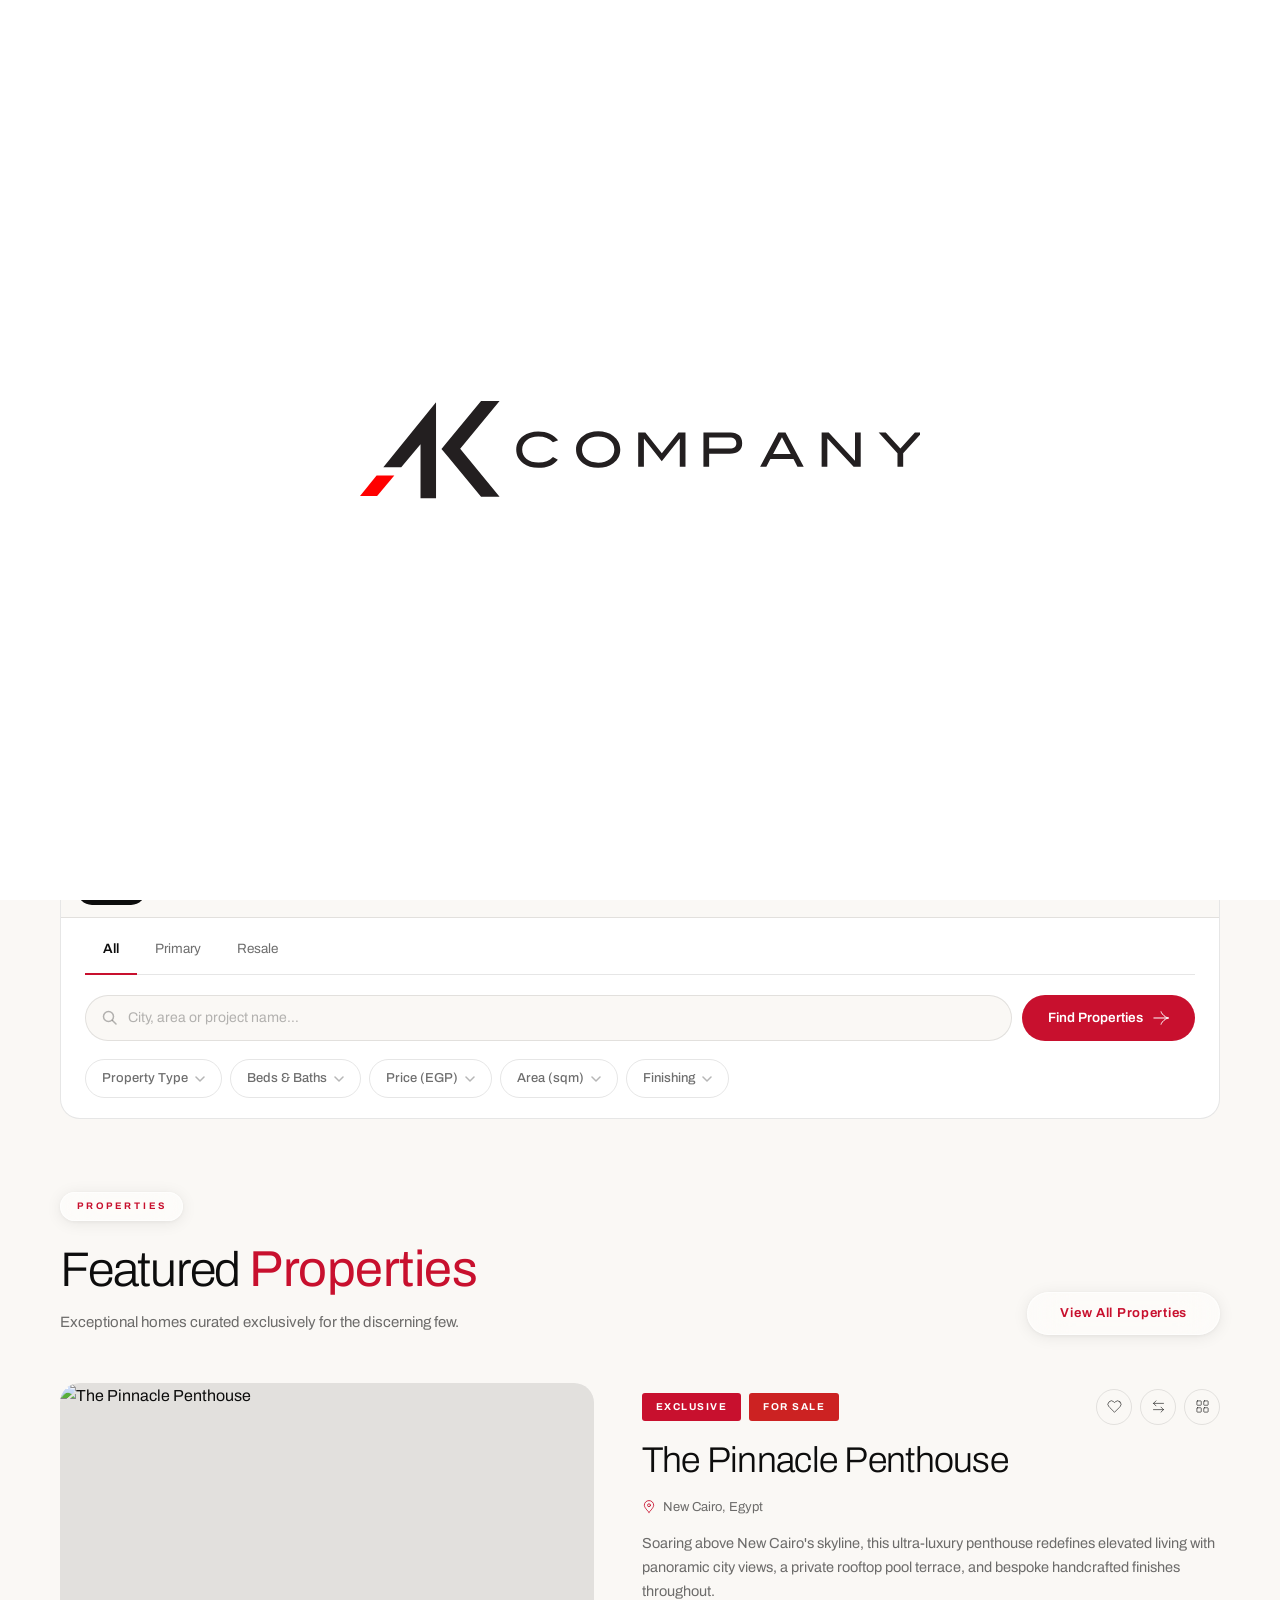
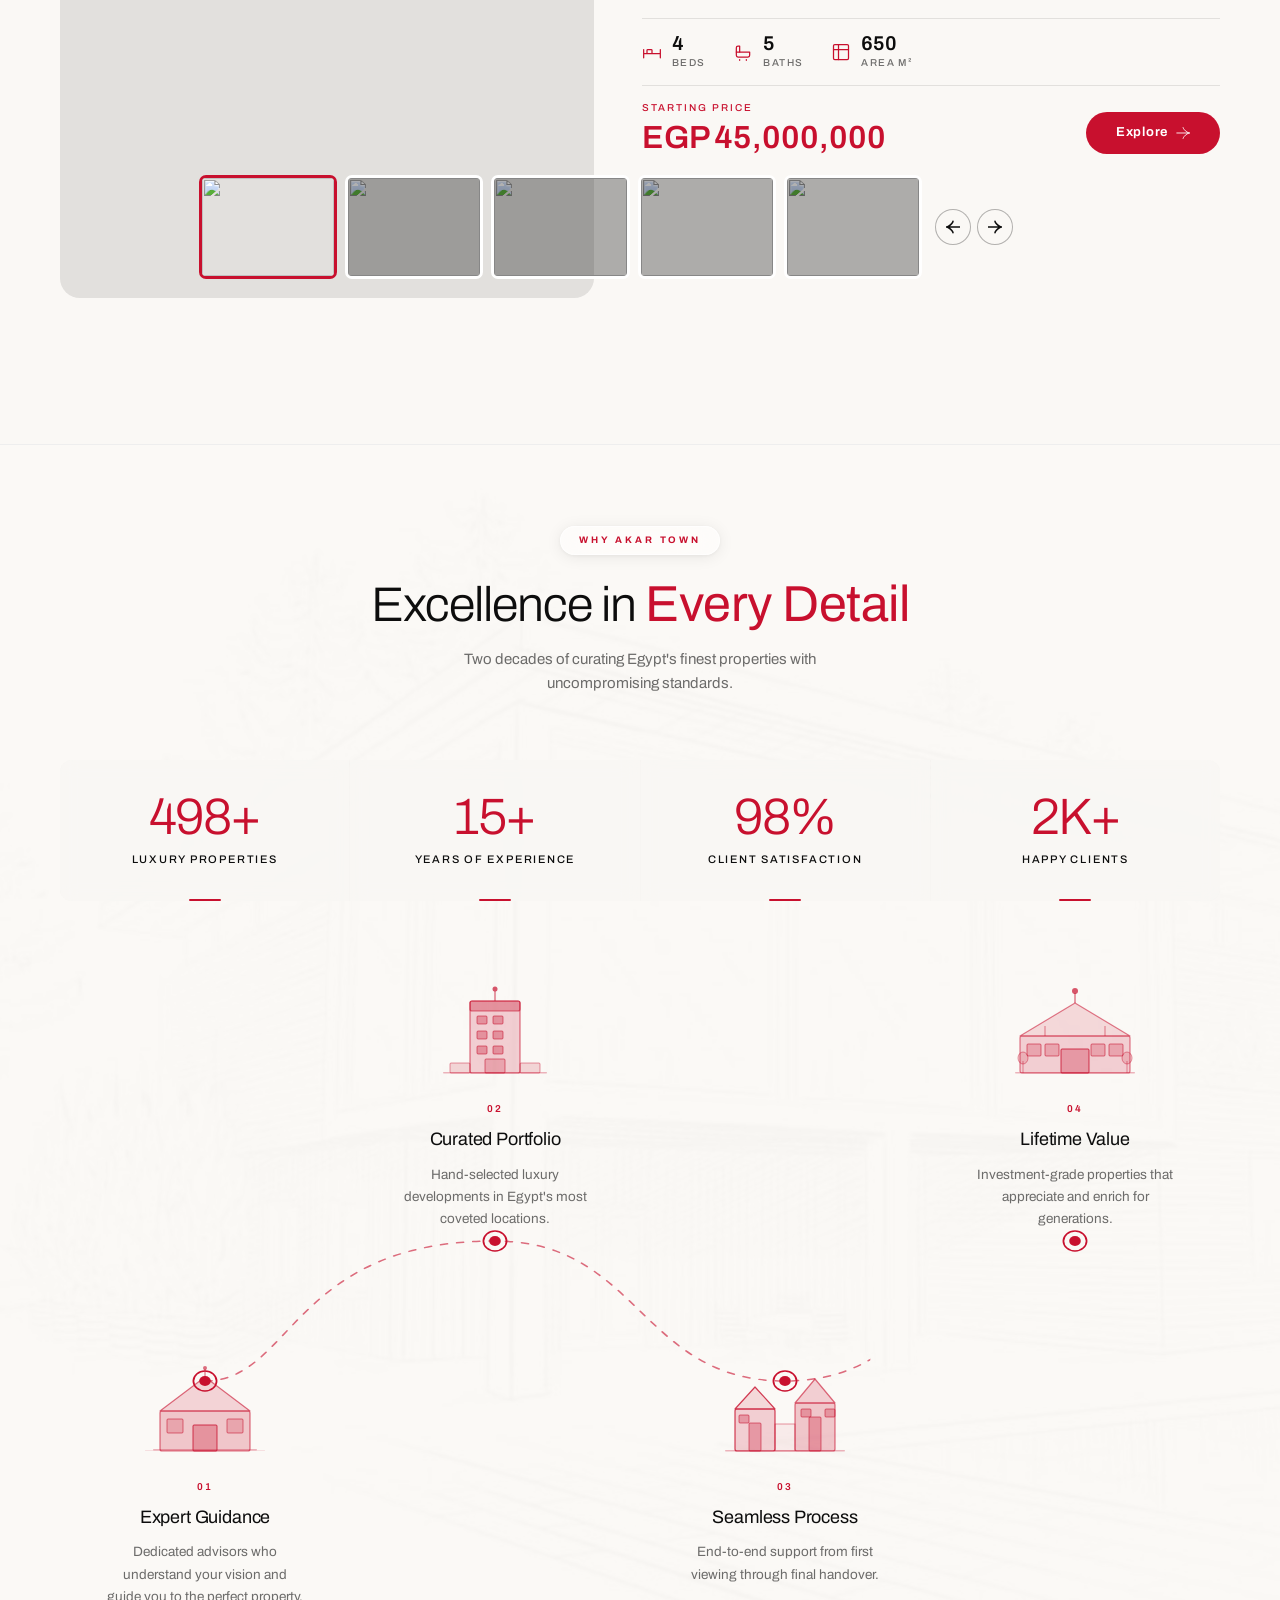
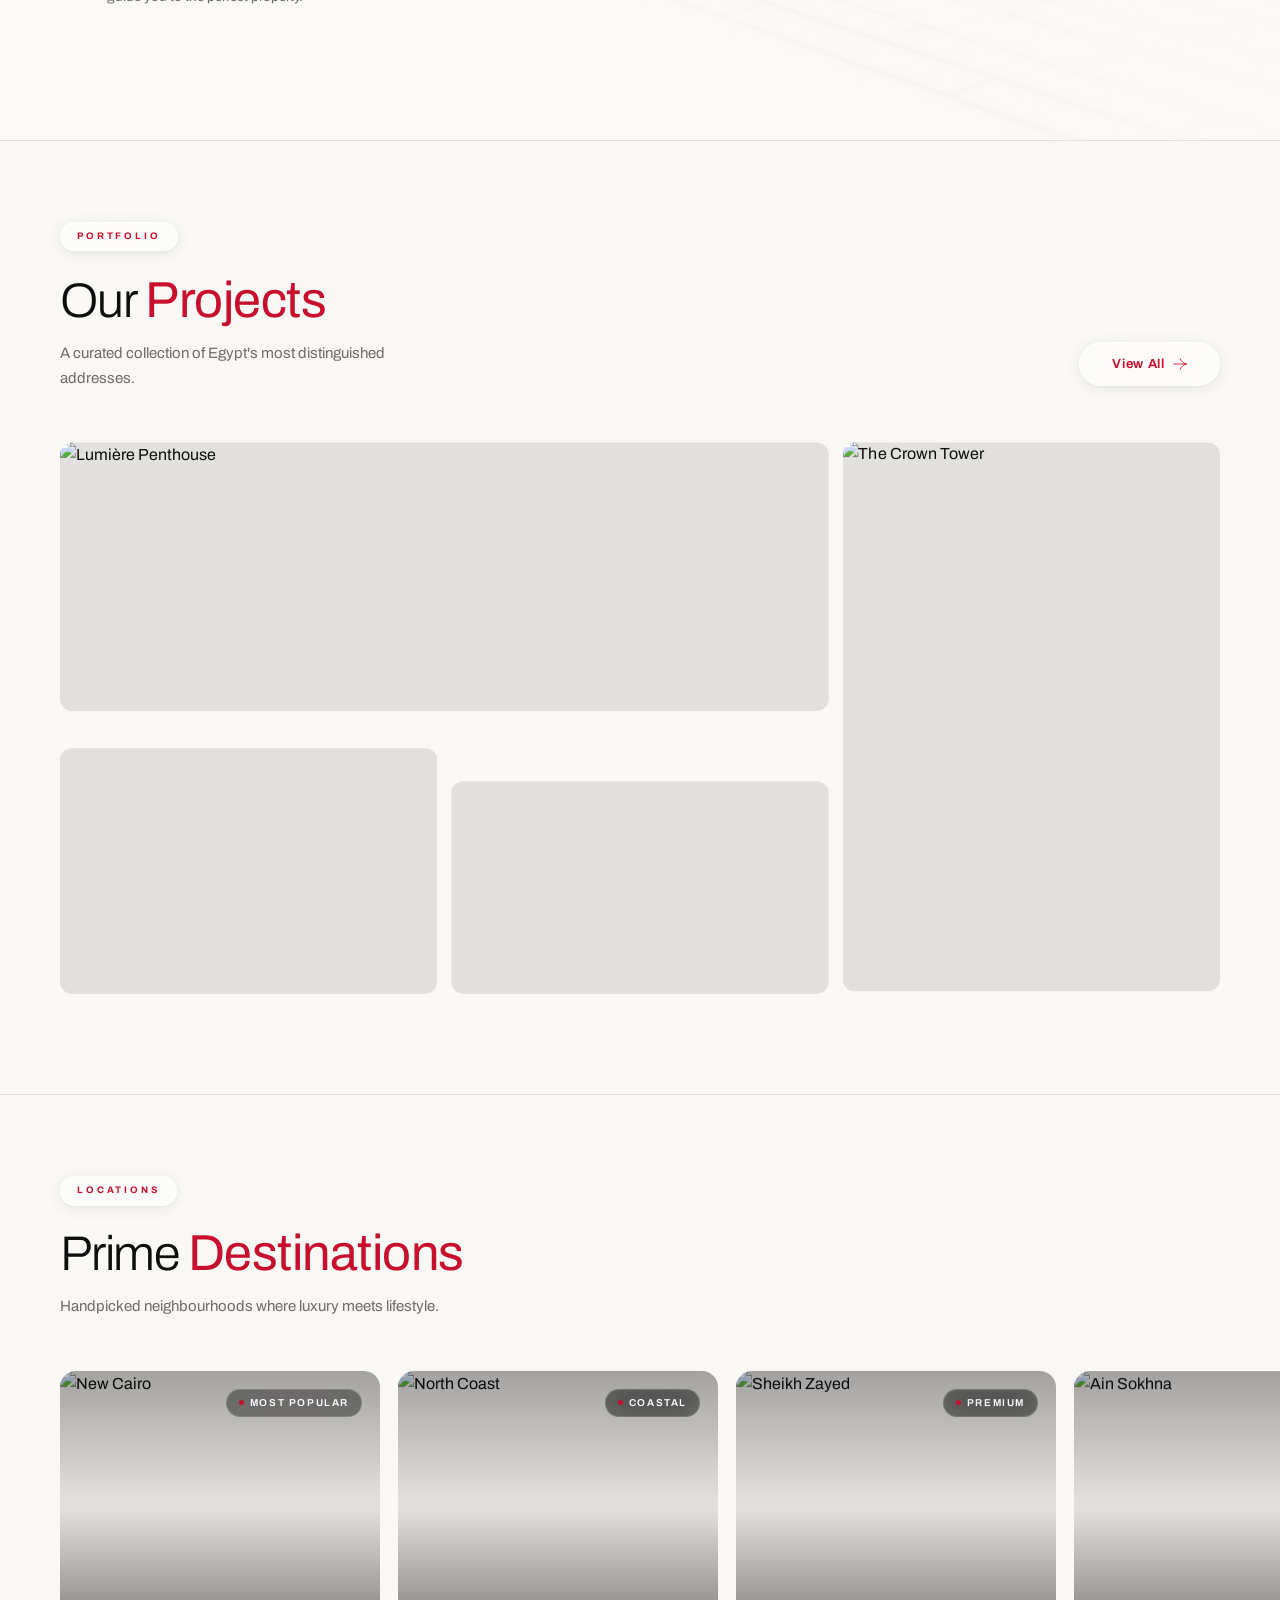
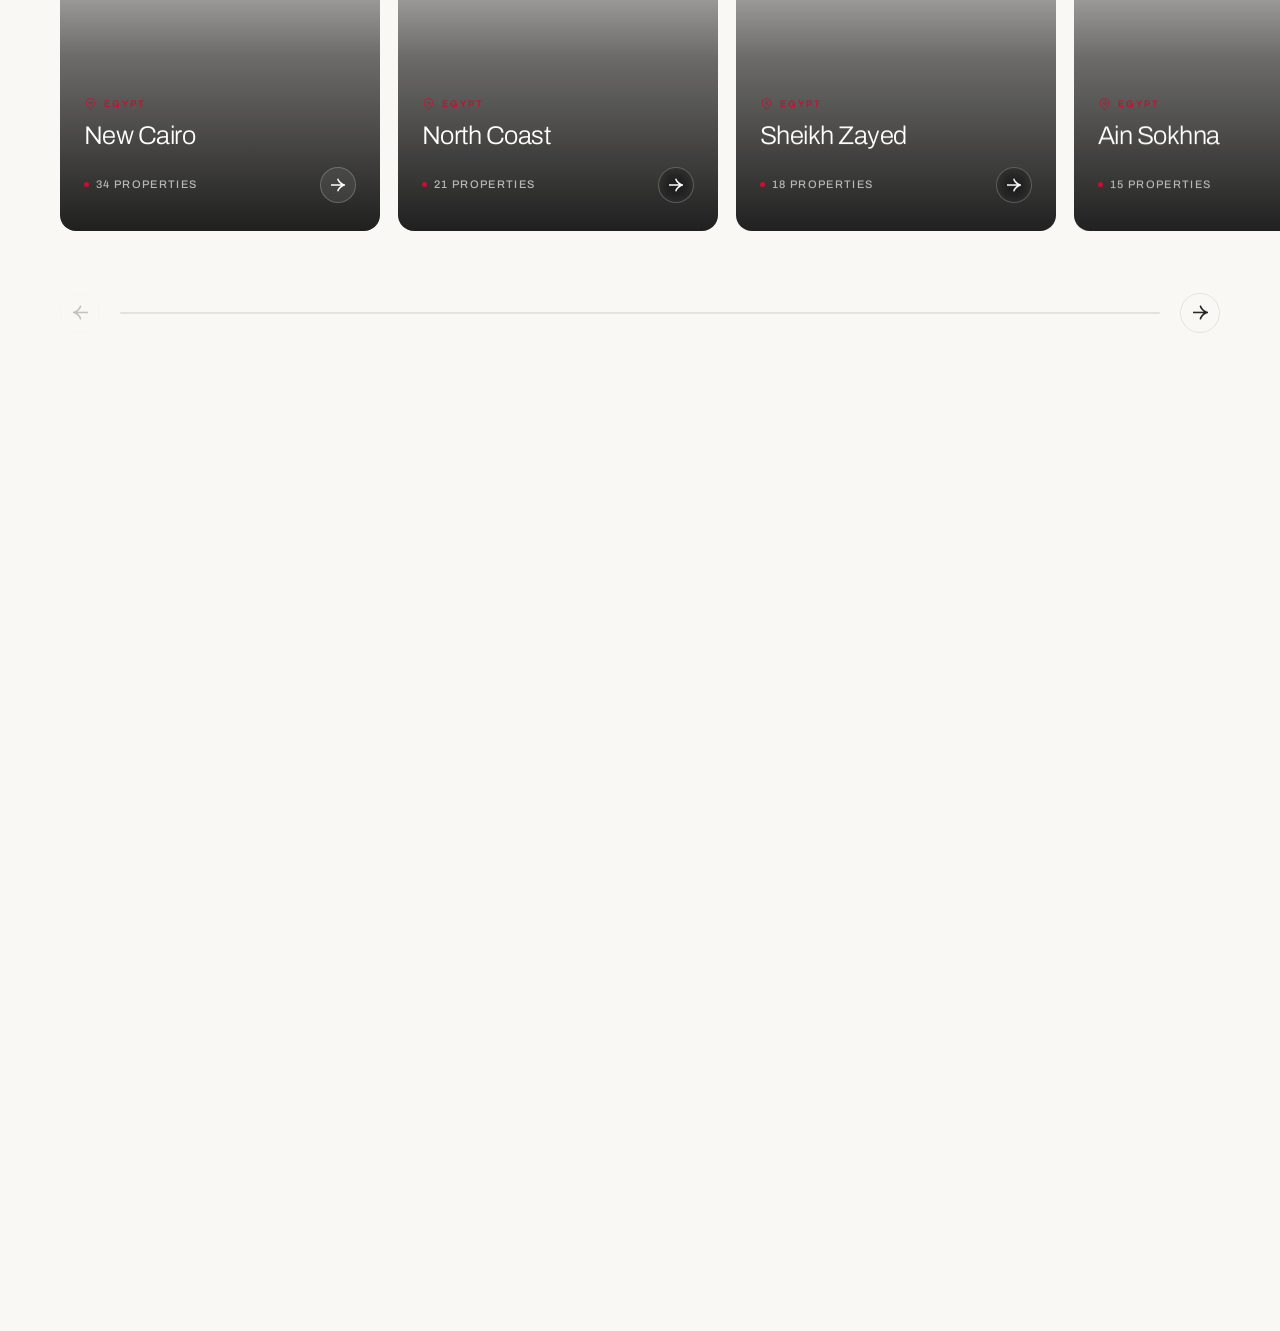
==== commit 3f4c3b04: "Property Comparison enhance" ====
--- a/index.html
+++ b/index.html
@@ -3295,9 +3295,9 @@
             }
             .cmp-bar__panel {
               width: 300px;
-              background: linear-gradient(160deg, #1a1a1a 0%, #0d0d0d 100%);
+              background: linear-gradient(160deg, #ffffff 0%, #f5f5f5 100%);
               border-radius: 14px;
-              border: 1px solid rgba(255, 255, 255, 0.08);
+              border: 1px solid rgba(0, 0, 0, 0.08);
               display: flex;
               flex-direction: column;
               overflow: hidden;
@@ -3311,6 +3311,7 @@
               max-height: 420px;
               backdrop-filter: blur(24px);
               -webkit-backdrop-filter: blur(24px);
+              box-shadow: 0 8px 32px rgba(0,0,0,0.12);
             }
             .cmp-bar__panel.is-open {
               transform: scale(1) translateY(0);
@@ -3319,20 +3320,20 @@
             }
             .cmp-panel__head {
               padding: 12px 14px;
-              border-bottom: 1px solid rgba(255, 255, 255, 0.07);
+              border-bottom: 1px solid rgba(0, 0, 0, 0.07);
               display: flex;
               align-items: center;
               justify-content: space-between;
               flex-shrink: 0;
               gap: 8px;
-              background: rgba(200, 16, 46, 0.06);
+              background: rgba(200, 16, 46, 0.05);
             }
             .cmp-panel__head h4 {
               font-size: 14px;
               font-weight: 600;
               text-align: center;
               flex: 1;
-              color: #fff;
+              color: #1a1a1a;
               letter-spacing: 0.02em;
             }
             .cmp-panel__close {
@@ -3342,9 +3343,9 @@
               width: 28px;
               height: 28px;
               border-radius: 50%;
-              border: 1px solid rgba(255, 255, 255, 0.1);
-              background: rgba(255, 255, 255, 0.06);
-              color: rgba(255, 255, 255, 0.5);
+              border: 1px solid rgba(0, 0, 0, 0.12);
+              background: rgba(0, 0, 0, 0.05);
+              color: rgba(0, 0, 0, 0.45);
               cursor: pointer;
               flex-shrink: 0;
               transition:
@@ -3353,9 +3354,9 @@
                 border-color 0.2s;
             }
             .cmp-panel__close:hover {
-              background: rgba(200, 16, 46, 0.18);
-              border-color: rgba(200, 16, 46, 0.35);
-              color: #fff;
+              background: rgba(200, 16, 46, 0.12);
+              border-color: rgba(200, 16, 46, 0.3);
+              color: #c8102e;
             }
             .cmp-panel__list {
               flex: 1;
@@ -3365,17 +3366,17 @@
             }
             .cmp-panel__list::-webkit-scrollbar { width: 4px; }
             .cmp-panel__list::-webkit-scrollbar-track { background: transparent; }
-            .cmp-panel__list::-webkit-scrollbar-thumb { background: rgba(255,255,255,0.12); border-radius: 4px; }
+            .cmp-panel__list::-webkit-scrollbar-thumb { background: rgba(0,0,0,0.15); border-radius: 4px; }
             .cmp-item {
               display: flex;
               align-items: center;
               gap: 10px;
               padding: 12px 16px;
-              border-bottom: 1px solid rgba(255, 255, 255, 0.06);
+              border-bottom: 1px solid rgba(0, 0, 0, 0.06);
               background: transparent;
               transition: background 0.2s;
             }
-            .cmp-item:hover { background: rgba(255, 255, 255, 0.03); }
+            .cmp-item:hover { background: rgba(0, 0, 0, 0.03); }
             .cmp-item:last-child {
               border-bottom: none;
             }
@@ -3385,7 +3386,7 @@
               border-radius: 8px;
               object-fit: cover;
               flex-shrink: 0;
-              border: 1px solid rgba(255, 255, 255, 0.08);
+              border: 1px solid rgba(0, 0, 0, 0.08);
             }
             .cmp-item__title {
               font-size: 13px;
@@ -3394,10 +3395,10 @@
               min-width: 0;
               line-height: 1.45;
               white-space: normal;
-              color: rgba(255, 255, 255, 0.82);
+              color: rgba(0, 0, 0, 0.75);
             }
             .cmp-item__rm {
-              color: rgba(255, 255, 255, 0.28);
+              color: rgba(0, 0, 0, 0.28);
               transition: color 0.2s, background 0.2s;
               flex-shrink: 0;
               border: none;
@@ -3408,15 +3409,15 @@
               border-radius: 50%;
             }
             .cmp-item__rm:hover {
-              color: #ff4466;
-              background: rgba(200, 16, 46, 0.15);
+              color: #c8102e;
+              background: rgba(200, 16, 46, 0.1);
             }
             .cmp-panel__slot {
               padding: 14px 16px;
               font-size: 12px;
-              color: rgba(255, 255, 255, 0.25);
+              color: rgba(0, 0, 0, 0.35);
               text-align: center;
-              border-bottom: 1px solid rgba(255, 255, 255, 0.06);
+              border-bottom: 1px solid rgba(0, 0, 0, 0.06);
               letter-spacing: 0.03em;
             }
             .cmp-panel__slot:last-child {
@@ -3435,28 +3436,29 @@
               align-items: center;
               gap: 10px;
               padding: 10px 18px 10px 14px;
-              background: linear-gradient(135deg, #1c1c1c 0%, #0d0d0d 100%);
-              color: #fff;
+              background: linear-gradient(135deg, #ffffff 0%, #f0f0f0 100%);
+              color: #1a1a1a;
               border-radius: 100px;
               cursor: pointer;
-              border: 1px solid rgba(255, 255, 255, 0.1);
+              border: 1px solid rgba(0, 0, 0, 0.1);
               white-space: nowrap;
               backdrop-filter: blur(20px);
               -webkit-backdrop-filter: blur(20px);
               transition: all 0.35s cubic-bezier(0.16, 1, 0.3, 1);
               position: relative;
               overflow: hidden;
+              box-shadow: 0 4px 16px rgba(0,0,0,0.1);
             }
             .cmp-bar__toggle::before {
               content: "";
               position: absolute;
               inset: 0;
               border-radius: inherit;
-              background: linear-gradient(135deg, rgba(200, 16, 46, 0.18) 0%, transparent 55%);
+              background: linear-gradient(135deg, rgba(200, 16, 46, 0.08) 0%, transparent 55%);
               pointer-events: none;
             }
             .cmp-bar__toggle:hover {
-              border-color: rgba(200, 16, 46, 0.4);
+              border-color: rgba(200, 16, 46, 0.35);
               transform: translateY(-3px);
             }
             .cmp-bar__count {
@@ -3473,12 +3475,12 @@
               font-size: 13px;
               font-weight: 600;
               letter-spacing: 0.02em;
-              color: rgba(255, 255, 255, 0.92);
+              color: rgba(0, 0, 0, 0.8);
             }
             .cmp-bar__chevron {
               transition: transform 0.3s cubic-bezier(0.32, 0, 0.15, 1);
               opacity: 0.5;
-              color: rgba(255, 255, 255, 0.7);
+              color: rgba(0, 0, 0, 0.6);
             }
             .cmp-bar__toggle:hover .cmp-bar__chevron { opacity: 0.9; }
             .cmp-bar__panel.is-open ~ .cmp-bar__right .cmp-bar__chevron {
@@ -3486,9 +3488,9 @@
             }
             .cmp-panel__foot {
               padding: 14px 16px 16px;
-              border-top: 1px solid rgba(255, 255, 255, 0.07);
+              border-top: 1px solid rgba(0, 0, 0, 0.07);
               flex-shrink: 0;
-              background: rgba(0, 0, 0, 0.2);
+              background: transparent;
             }
             .btn-cmp-go {
               width: 100%;
@@ -5063,11 +5065,26 @@
             <span class="lang-toggle__knob"></span>
             <span class="lang-toggle__ar">عر</span>
           </div>
-          <button class="navbar__login" id="navbar-login" type="button" aria-label="Sign in or register" data-tooltip="Sign in">
-            <svg width="14" height="14" viewBox="0 0 24 24" fill="none" stroke="currentColor" stroke-width="2"
-                 stroke-linecap="round" stroke-linejoin="round" aria-hidden="true">
-              <path d="M20 21v-2a4 4 0 0 0-4-4H8a4 4 0 0 0-4 4v2"/>
-              <circle cx="12" cy="7" r="4"/>
+          <button
+            class="navbar__login"
+            id="navbar-login"
+            type="button"
+            aria-label="Sign in or register"
+            data-tooltip="Sign in"
+          >
+            <svg
+              width="14"
+              height="14"
+              viewBox="0 0 24 24"
+              fill="none"
+              stroke="currentColor"
+              stroke-width="2"
+              stroke-linecap="round"
+              stroke-linejoin="round"
+              aria-hidden="true"
+            >
+              <path d="M20 21v-2a4 4 0 0 0-4-4H8a4 4 0 0 0-4 4v2" />
+              <circle cx="12" cy="7" r="4" />
             </svg>
           </button>
           <div class="navbar__user" id="navbar-user" aria-label="Account">
@@ -5465,69 +5482,221 @@
             <!-- Filter chips: Property Type / Beds & Baths / Price / Area / Finishing -->
             <div class="qf__filters">
               <div class="qf__filter-wrap">
-                <button type="button" class="qf__filter-btn" aria-expanded="false" data-qf-filter>
+                <button
+                  type="button"
+                  class="qf__filter-btn"
+                  aria-expanded="false"
+                  data-qf-filter
+                >
                   Property Type
-                  <svg class="qf__filter-chevron" width="10" height="6" viewBox="0 0 10 6" fill="none" aria-hidden="true"><path d="M1 1l4 4 4-4" stroke="currentColor" stroke-width="1.5" stroke-linecap="round" stroke-linejoin="round"/></svg>
+                  <svg
+                    class="qf__filter-chevron"
+                    width="10"
+                    height="6"
+                    viewBox="0 0 10 6"
+                    fill="none"
+                    aria-hidden="true"
+                  >
+                    <path
+                      d="M1 1l4 4 4-4"
+                      stroke="currentColor"
+                      stroke-width="1.5"
+                      stroke-linecap="round"
+                      stroke-linejoin="round"
+                    />
+                  </svg>
                 </button>
                 <div class="qf__filter-panel" role="listbox">
-                  <label class="qf__filter-option"><input type="checkbox"> Apartment</label>
-                  <label class="qf__filter-option"><input type="checkbox"> Villa</label>
-                  <label class="qf__filter-option"><input type="checkbox"> Penthouse</label>
-                  <label class="qf__filter-option"><input type="checkbox"> Duplex</label>
-                  <label class="qf__filter-option"><input type="checkbox"> Studio</label>
-                  <label class="qf__filter-option"><input type="checkbox"> Townhouse</label>
+                  <label class="qf__filter-option"
+                    ><input type="checkbox" /> Apartment</label
+                  >
+                  <label class="qf__filter-option"
+                    ><input type="checkbox" /> Villa</label
+                  >
+                  <label class="qf__filter-option"
+                    ><input type="checkbox" /> Penthouse</label
+                  >
+                  <label class="qf__filter-option"
+                    ><input type="checkbox" /> Duplex</label
+                  >
+                  <label class="qf__filter-option"
+                    ><input type="checkbox" /> Studio</label
+                  >
+                  <label class="qf__filter-option"
+                    ><input type="checkbox" /> Townhouse</label
+                  >
                 </div>
               </div>
               <div class="qf__filter-wrap">
-                <button type="button" class="qf__filter-btn" aria-expanded="false" data-qf-filter>
+                <button
+                  type="button"
+                  class="qf__filter-btn"
+                  aria-expanded="false"
+                  data-qf-filter
+                >
                   Beds &amp; Baths
-                  <svg class="qf__filter-chevron" width="10" height="6" viewBox="0 0 10 6" fill="none" aria-hidden="true"><path d="M1 1l4 4 4-4" stroke="currentColor" stroke-width="1.5" stroke-linecap="round" stroke-linejoin="round"/></svg>
+                  <svg
+                    class="qf__filter-chevron"
+                    width="10"
+                    height="6"
+                    viewBox="0 0 10 6"
+                    fill="none"
+                    aria-hidden="true"
+                  >
+                    <path
+                      d="M1 1l4 4 4-4"
+                      stroke="currentColor"
+                      stroke-width="1.5"
+                      stroke-linecap="round"
+                      stroke-linejoin="round"
+                    />
+                  </svg>
                 </button>
                 <div class="qf__filter-panel" role="listbox">
-                  <label class="qf__filter-option"><input type="checkbox"> Studio</label>
-                  <label class="qf__filter-option"><input type="checkbox"> 1 Bedroom</label>
-                  <label class="qf__filter-option"><input type="checkbox"> 2 Bedrooms</label>
-                  <label class="qf__filter-option"><input type="checkbox"> 3 Bedrooms</label>
-                  <label class="qf__filter-option"><input type="checkbox"> 4 Bedrooms</label>
-                  <label class="qf__filter-option"><input type="checkbox"> 5+ Bedrooms</label>
+                  <label class="qf__filter-option"
+                    ><input type="checkbox" /> Studio</label
+                  >
+                  <label class="qf__filter-option"
+                    ><input type="checkbox" /> 1 Bedroom</label
+                  >
+                  <label class="qf__filter-option"
+                    ><input type="checkbox" /> 2 Bedrooms</label
+                  >
+                  <label class="qf__filter-option"
+                    ><input type="checkbox" /> 3 Bedrooms</label
+                  >
+                  <label class="qf__filter-option"
+                    ><input type="checkbox" /> 4 Bedrooms</label
+                  >
+                  <label class="qf__filter-option"
+                    ><input type="checkbox" /> 5+ Bedrooms</label
+                  >
                 </div>
               </div>
               <div class="qf__filter-wrap">
-                <button type="button" class="qf__filter-btn" aria-expanded="false" data-qf-filter>
+                <button
+                  type="button"
+                  class="qf__filter-btn"
+                  aria-expanded="false"
+                  data-qf-filter
+                >
                   Price (EGP)
-                  <svg class="qf__filter-chevron" width="10" height="6" viewBox="0 0 10 6" fill="none" aria-hidden="true"><path d="M1 1l4 4 4-4" stroke="currentColor" stroke-width="1.5" stroke-linecap="round" stroke-linejoin="round"/></svg>
+                  <svg
+                    class="qf__filter-chevron"
+                    width="10"
+                    height="6"
+                    viewBox="0 0 10 6"
+                    fill="none"
+                    aria-hidden="true"
+                  >
+                    <path
+                      d="M1 1l4 4 4-4"
+                      stroke="currentColor"
+                      stroke-width="1.5"
+                      stroke-linecap="round"
+                      stroke-linejoin="round"
+                    />
+                  </svg>
                 </button>
                 <div class="qf__filter-panel" role="listbox">
-                  <label class="qf__filter-option"><input type="checkbox"> Under 1M</label>
-                  <label class="qf__filter-option"><input type="checkbox"> 1M – 3M</label>
-                  <label class="qf__filter-option"><input type="checkbox"> 3M – 7M</label>
-                  <label class="qf__filter-option"><input type="checkbox"> 7M – 15M</label>
-                  <label class="qf__filter-option"><input type="checkbox"> 15M+</label>
+                  <label class="qf__filter-option"
+                    ><input type="checkbox" /> Under 1M</label
+                  >
+                  <label class="qf__filter-option"
+                    ><input type="checkbox" /> 1M – 3M</label
+                  >
+                  <label class="qf__filter-option"
+                    ><input type="checkbox" /> 3M – 7M</label
+                  >
+                  <label class="qf__filter-option"
+                    ><input type="checkbox" /> 7M – 15M</label
+                  >
+                  <label class="qf__filter-option"
+                    ><input type="checkbox" /> 15M+</label
+                  >
                 </div>
               </div>
               <div class="qf__filter-wrap">
-                <button type="button" class="qf__filter-btn" aria-expanded="false" data-qf-filter>
+                <button
+                  type="button"
+                  class="qf__filter-btn"
+                  aria-expanded="false"
+                  data-qf-filter
+                >
                   Area (sqm)
-                  <svg class="qf__filter-chevron" width="10" height="6" viewBox="0 0 10 6" fill="none" aria-hidden="true"><path d="M1 1l4 4 4-4" stroke="currentColor" stroke-width="1.5" stroke-linecap="round" stroke-linejoin="round"/></svg>
+                  <svg
+                    class="qf__filter-chevron"
+                    width="10"
+                    height="6"
+                    viewBox="0 0 10 6"
+                    fill="none"
+                    aria-hidden="true"
+                  >
+                    <path
+                      d="M1 1l4 4 4-4"
+                      stroke="currentColor"
+                      stroke-width="1.5"
+                      stroke-linecap="round"
+                      stroke-linejoin="round"
+                    />
+                  </svg>
                 </button>
                 <div class="qf__filter-panel" role="listbox">
-                  <label class="qf__filter-option"><input type="checkbox"> Under 80</label>
-                  <label class="qf__filter-option"><input type="checkbox"> 80 – 120</label>
-                  <label class="qf__filter-option"><input type="checkbox"> 120 – 200</label>
-                  <label class="qf__filter-option"><input type="checkbox"> 200 – 300</label>
-                  <label class="qf__filter-option"><input type="checkbox"> 300+</label>
+                  <label class="qf__filter-option"
+                    ><input type="checkbox" /> Under 80</label
+                  >
+                  <label class="qf__filter-option"
+                    ><input type="checkbox" /> 80 – 120</label
+                  >
+                  <label class="qf__filter-option"
+                    ><input type="checkbox" /> 120 – 200</label
+                  >
+                  <label class="qf__filter-option"
+                    ><input type="checkbox" /> 200 – 300</label
+                  >
+                  <label class="qf__filter-option"
+                    ><input type="checkbox" /> 300+</label
+                  >
                 </div>
               </div>
               <div class="qf__filter-wrap">
-                <button type="button" class="qf__filter-btn" aria-expanded="false" data-qf-filter>
+                <button
+                  type="button"
+                  class="qf__filter-btn"
+                  aria-expanded="false"
+                  data-qf-filter
+                >
                   Finishing
-                  <svg class="qf__filter-chevron" width="10" height="6" viewBox="0 0 10 6" fill="none" aria-hidden="true"><path d="M1 1l4 4 4-4" stroke="currentColor" stroke-width="1.5" stroke-linecap="round" stroke-linejoin="round"/></svg>
+                  <svg
+                    class="qf__filter-chevron"
+                    width="10"
+                    height="6"
+                    viewBox="0 0 10 6"
+                    fill="none"
+                    aria-hidden="true"
+                  >
+                    <path
+                      d="M1 1l4 4 4-4"
+                      stroke="currentColor"
+                      stroke-width="1.5"
+                      stroke-linecap="round"
+                      stroke-linejoin="round"
+                    />
+                  </svg>
                 </button>
                 <div class="qf__filter-panel" role="listbox">
-                  <label class="qf__filter-option"><input type="checkbox"> Fully Finished</label>
-                  <label class="qf__filter-option"><input type="checkbox"> Semi-Finished</label>
-                  <label class="qf__filter-option"><input type="checkbox"> Core &amp; Shell</label>
-                  <label class="qf__filter-option"><input type="checkbox"> Furnished</label>
+                  <label class="qf__filter-option"
+                    ><input type="checkbox" /> Fully Finished</label
+                  >
+                  <label class="qf__filter-option"
+                    ><input type="checkbox" /> Semi-Finished</label
+                  >
+                  <label class="qf__filter-option"
+                    ><input type="checkbox" /> Core &amp; Shell</label
+                  >
+                  <label class="qf__filter-option"
+                    ><input type="checkbox" /> Furnished</label
+                  >
                 </div>
               </div>
             </div>
@@ -5561,7 +5730,18 @@
               data-i18n="btn.view-all"
             >
               View All Properties
-              <svg width="16" height="14" viewBox="0 0 16 14" fill="none" aria-hidden="true"><path d="M7.99997 0.414307C7.99997 1.11051 8.68991 2.15231 9.38737 3.02724C10.2855 4.15371 11.3574 5.13777 12.5873 5.88911C13.5087 6.45171 14.6276 6.99177 15.5264 6.99177M7.99997 13.5855C7.99997 12.8893 8.68991 11.8475 9.38737 10.9726C10.2855 9.84617 11.3574 8.86204 12.5873 8.11071C13.5087 7.54811 14.6276 7.00804 15.5264 7.00804M15.5264 6.99991H0.473572" stroke="currentColor" /></svg>
+              <svg
+                width="16"
+                height="14"
+                viewBox="0 0 16 14"
+                fill="none"
+                aria-hidden="true"
+              >
+                <path
+                  d="M7.99997 0.414307C7.99997 1.11051 8.68991 2.15231 9.38737 3.02724C10.2855 4.15371 11.3574 5.13777 12.5873 5.88911C13.5087 6.45171 14.6276 6.99177 15.5264 6.99177M7.99997 13.5855C7.99997 12.8893 8.68991 11.8475 9.38737 10.9726C10.2855 9.84617 11.3574 8.86204 12.5873 8.11071C13.5087 7.54811 14.6276 7.00804 15.5264 7.00804M15.5264 6.99991H0.473572"
+                  stroke="currentColor"
+                />
+              </svg>
             </a>
           </header>
 
@@ -5773,7 +5953,18 @@
                   </div>
                   <a href="property-details.html" class="btn-explore">
                     Explore
-                    <svg width="16" height="14" viewBox="0 0 16 14" fill="none" aria-hidden="true"><path d="M7.99997 0.414307C7.99997 1.11051 8.68991 2.15231 9.38737 3.02724C10.2855 4.15371 11.3574 5.13777 12.5873 5.88911C13.5087 6.45171 14.6276 6.99177 15.5264 6.99177M7.99997 13.5855C7.99997 12.8893 8.68991 11.8475 9.38737 10.9726C10.2855 9.84617 11.3574 8.86204 12.5873 8.11071C13.5087 7.54811 14.6276 7.00804 15.5264 7.00804M15.5264 6.99991H0.473572" stroke="currentColor" /></svg>
+                    <svg
+                      width="16"
+                      height="14"
+                      viewBox="0 0 16 14"
+                      fill="none"
+                      aria-hidden="true"
+                    >
+                      <path
+                        d="M7.99997 0.414307C7.99997 1.11051 8.68991 2.15231 9.38737 3.02724C10.2855 4.15371 11.3574 5.13777 12.5873 5.88911C13.5087 6.45171 14.6276 6.99177 15.5264 6.99177M7.99997 13.5855C7.99997 12.8893 8.68991 11.8475 9.38737 10.9726C10.2855 9.84617 11.3574 8.86204 12.5873 8.11071C13.5087 7.54811 14.6276 7.00804 15.5264 7.00804M15.5264 6.99991H0.473572"
+                        stroke="currentColor"
+                      />
+                    </svg>
                   </a>
                 </div>
               </div>
@@ -6493,7 +6684,18 @@
             <div class="pgal__header-right pgal-reveal">
               <a href="#" class="btn-view-all">
                 View All
-                <svg width="16" height="14" viewBox="0 0 16 14" fill="none" aria-hidden="true"><path d="M7.99997 0.414307C7.99997 1.11051 8.68991 2.15231 9.38737 3.02724C10.2855 4.15371 11.3574 5.13777 12.5873 5.88911C13.5087 6.45171 14.6276 6.99177 15.5264 6.99177M7.99997 13.5855C7.99997 12.8893 8.68991 11.8475 9.38737 10.9726C10.2855 9.84617 11.3574 8.86204 12.5873 8.11071C13.5087 7.54811 14.6276 7.00804 15.5264 7.00804M15.5264 6.99991H0.473572" stroke="currentColor" /></svg>
+                <svg
+                  width="16"
+                  height="14"
+                  viewBox="0 0 16 14"
+                  fill="none"
+                  aria-hidden="true"
+                >
+                  <path
+                    d="M7.99997 0.414307C7.99997 1.11051 8.68991 2.15231 9.38737 3.02724C10.2855 4.15371 11.3574 5.13777 12.5873 5.88911C13.5087 6.45171 14.6276 6.99177 15.5264 6.99177M7.99997 13.5855C7.99997 12.8893 8.68991 11.8475 9.38737 10.9726C10.2855 9.84617 11.3574 8.86204 12.5873 8.11071C13.5087 7.54811 14.6276 7.00804 15.5264 7.00804M15.5264 6.99991H0.473572"
+                    stroke="currentColor"
+                  />
+                </svg>
               </a>
             </div>
           </header>
@@ -6530,7 +6732,18 @@
                 </p>
                 <a href="property-detail.html" class="pgal-card__cta pgal-cta"
                   >Explore Project
-                  <svg width="16" height="14" viewBox="0 0 16 14" fill="none" aria-hidden="true"><path d="M7.99997 0.414307C7.99997 1.11051 8.68991 2.15231 9.38737 3.02724C10.2855 4.15371 11.3574 5.13777 12.5873 5.88911C13.5087 6.45171 14.6276 6.99177 15.5264 6.99177M7.99997 13.5855C7.99997 12.8893 8.68991 11.8475 9.38737 10.9726C10.2855 9.84617 11.3574 8.86204 12.5873 8.11071C13.5087 7.54811 14.6276 7.00804 15.5264 7.00804M15.5264 6.99991H0.473572" stroke="currentColor" /></svg></a>
+                  <svg
+                    width="16"
+                    height="14"
+                    viewBox="0 0 16 14"
+                    fill="none"
+                    aria-hidden="true"
+                  >
+                    <path
+                      d="M7.99997 0.414307C7.99997 1.11051 8.68991 2.15231 9.38737 3.02724C10.2855 4.15371 11.3574 5.13777 12.5873 5.88911C13.5087 6.45171 14.6276 6.99177 15.5264 6.99177M7.99997 13.5855C7.99997 12.8893 8.68991 11.8475 9.38737 10.9726C10.2855 9.84617 11.3574 8.86204 12.5873 8.11071C13.5087 7.54811 14.6276 7.00804 15.5264 7.00804M15.5264 6.99991H0.473572"
+                      stroke="currentColor"
+                    /></svg
+                ></a>
               </div>
               <div class="pgal-card__actions">
                 <button
@@ -6590,7 +6803,18 @@
                 </p>
                 <a href="property-detail.html" class="pgal-card__cta pgal-cta"
                   >Explore Project
-                  <svg width="16" height="14" viewBox="0 0 16 14" fill="none" aria-hidden="true"><path d="M7.99997 0.414307C7.99997 1.11051 8.68991 2.15231 9.38737 3.02724C10.2855 4.15371 11.3574 5.13777 12.5873 5.88911C13.5087 6.45171 14.6276 6.99177 15.5264 6.99177M7.99997 13.5855C7.99997 12.8893 8.68991 11.8475 9.38737 10.9726C10.2855 9.84617 11.3574 8.86204 12.5873 8.11071C13.5087 7.54811 14.6276 7.00804 15.5264 7.00804M15.5264 6.99991H0.473572" stroke="currentColor" /></svg></a>
+                  <svg
+                    width="16"
+                    height="14"
+                    viewBox="0 0 16 14"
+                    fill="none"
+                    aria-hidden="true"
+                  >
+                    <path
+                      d="M7.99997 0.414307C7.99997 1.11051 8.68991 2.15231 9.38737 3.02724C10.2855 4.15371 11.3574 5.13777 12.5873 5.88911C13.5087 6.45171 14.6276 6.99177 15.5264 6.99177M7.99997 13.5855C7.99997 12.8893 8.68991 11.8475 9.38737 10.9726C10.2855 9.84617 11.3574 8.86204 12.5873 8.11071C13.5087 7.54811 14.6276 7.00804 15.5264 7.00804M15.5264 6.99991H0.473572"
+                      stroke="currentColor"
+                    /></svg
+                ></a>
               </div>
               <div class="pgal-card__actions">
                 <button
@@ -6650,7 +6874,18 @@
                 </p>
                 <a href="property-detail.html" class="pgal-card__cta pgal-cta"
                   >Explore Project
-                  <svg width="16" height="14" viewBox="0 0 16 14" fill="none" aria-hidden="true"><path d="M7.99997 0.414307C7.99997 1.11051 8.68991 2.15231 9.38737 3.02724C10.2855 4.15371 11.3574 5.13777 12.5873 5.88911C13.5087 6.45171 14.6276 6.99177 15.5264 6.99177M7.99997 13.5855C7.99997 12.8893 8.68991 11.8475 9.38737 10.9726C10.2855 9.84617 11.3574 8.86204 12.5873 8.11071C13.5087 7.54811 14.6276 7.00804 15.5264 7.00804M15.5264 6.99991H0.473572" stroke="currentColor" /></svg></a>
+                  <svg
+                    width="16"
+                    height="14"
+                    viewBox="0 0 16 14"
+                    fill="none"
+                    aria-hidden="true"
+                  >
+                    <path
+                      d="M7.99997 0.414307C7.99997 1.11051 8.68991 2.15231 9.38737 3.02724C10.2855 4.15371 11.3574 5.13777 12.5873 5.88911C13.5087 6.45171 14.6276 6.99177 15.5264 6.99177M7.99997 13.5855C7.99997 12.8893 8.68991 11.8475 9.38737 10.9726C10.2855 9.84617 11.3574 8.86204 12.5873 8.11071C13.5087 7.54811 14.6276 7.00804 15.5264 7.00804M15.5264 6.99991H0.473572"
+                      stroke="currentColor"
+                    /></svg
+                ></a>
               </div>
               <div class="pgal-card__actions">
                 <button
@@ -6710,7 +6945,18 @@
                 </p>
                 <a href="property-detail.html" class="pgal-card__cta pgal-cta"
                   >Explore Project
-                  <svg width="16" height="14" viewBox="0 0 16 14" fill="none" aria-hidden="true"><path d="M7.99997 0.414307C7.99997 1.11051 8.68991 2.15231 9.38737 3.02724C10.2855 4.15371 11.3574 5.13777 12.5873 5.88911C13.5087 6.45171 14.6276 6.99177 15.5264 6.99177M7.99997 13.5855C7.99997 12.8893 8.68991 11.8475 9.38737 10.9726C10.2855 9.84617 11.3574 8.86204 12.5873 8.11071C13.5087 7.54811 14.6276 7.00804 15.5264 7.00804M15.5264 6.99991H0.473572" stroke="currentColor" /></svg></a>
+                  <svg
+                    width="16"
+                    height="14"
+                    viewBox="0 0 16 14"
+                    fill="none"
+                    aria-hidden="true"
+                  >
+                    <path
+                      d="M7.99997 0.414307C7.99997 1.11051 8.68991 2.15231 9.38737 3.02724C10.2855 4.15371 11.3574 5.13777 12.5873 5.88911C13.5087 6.45171 14.6276 6.99177 15.5264 6.99177M7.99997 13.5855C7.99997 12.8893 8.68991 11.8475 9.38737 10.9726C10.2855 9.84617 11.3574 8.86204 12.5873 8.11071C13.5087 7.54811 14.6276 7.00804 15.5264 7.00804M15.5264 6.99991H0.473572"
+                      stroke="currentColor"
+                    /></svg
+                ></a>
               </div>
               <div class="pgal-card__actions">
                 <button
@@ -7117,7 +7363,6 @@
           </div>
         </div>
       </section>
-
 
       <!-- ─── LIGHTBOX ─── -->
       <div
@@ -7506,29 +7751,34 @@
 ═════════════════════════════════════ */
         function doLiquidWipe(fromIdx, toIdx, forward) {
           const fromSlide = getSlide(fromIdx);
-          const toSlide   = getSlide(toIdx);
+          const toSlide = getSlide(toIdx);
           if (!fromSlide || !toSlide) return;
 
           const heroStage = document.getElementById("heroStage");
           let W = heroStage.offsetWidth;
           let H = heroStage.offsetHeight;
 
-          const SKEW      = 0.18;
-          const WIPE_S    = WIPE_MS / 1000;
+          const SKEW = 0.18;
+          const WIPE_S = WIPE_MS / 1000;
           const REVEAL_AT = 0.62;
-          const DIR       = forward ? 1 : -1;
-          const PTS       = 96;
+          const DIR = forward ? 1 : -1;
+          const PTS = 96;
 
           /* layer order */
-          gsap.set(toSlide,   { zIndex: 1, display: "block", visibility: "visible" });
+          gsap.set(toSlide, {
+            zIndex: 1,
+            display: "block",
+            visibility: "visible",
+          });
           gsap.set(fromSlide, { zIndex: 2 });
 
           /* sheen canvas — above both slides */
           const cnv = document.createElement("canvas");
           cnv.setAttribute("aria-hidden", "true");
-          cnv.width  = W;
+          cnv.width = W;
           cnv.height = H;
-          cnv.style.cssText = "position:absolute;inset:0;z-index:3;pointer-events:none;mix-blend-mode:screen;";
+          cnv.style.cssText =
+            "position:absolute;inset:0;z-index:3;pointer-events:none;mix-blend-mode:screen;";
           heroStage.appendChild(cnv);
           const ctx = cnv.getContext("2d");
 
@@ -7536,11 +7786,11 @@
           new Image().src = SLIDES[(toIdx + 1) % SLIDES.length].image;
 
           const fromBg = fromSlide.querySelector(".slide-bg");
-          const toBg   = toSlide.querySelector(".slide-bg");
+          const toBg = toSlide.querySelector(".slide-bg");
 
           const state = { p: 0 };
-          let clock   = 0;
-          let lastTs  = performance.now();
+          let clock = 0;
+          let lastTs = performance.now();
           let revealed = false;
 
           /* outgoing text exits immediately */
@@ -7551,8 +7801,12 @@
               cnv.remove();
               fromSlide.style.clipPath = "";
               if (fromBg) fromBg.style.transform = "";
-              if (toBg)   toBg.style.transform   = "";
-              gsap.set(fromSlide, { display: "none", visibility: "hidden", zIndex: 0 });
+              if (toBg) toBg.style.transform = "";
+              gsap.set(fromSlide, {
+                display: "none",
+                visibility: "hidden",
+                zIndex: 0,
+              });
               gsap.set(toSlide, { zIndex: 2 });
               isAnimating = false;
               if (!revealed) textIn(toSlide);
@@ -7563,7 +7817,7 @@
           if (REDUCED) {
             gsap.set(toSlide, { opacity: 0 });
             tl.to(fromSlide, { opacity: 0, duration: 0.4 })
-              .to(toSlide,   { opacity: 1, duration: 0.4 }, 0)
+              .to(toSlide, { opacity: 1, duration: 0.4 }, 0)
               .add(() => gsap.set(fromSlide, { opacity: 1 }));
             return;
           }
@@ -7594,19 +7848,20 @@
              waveAmp = sin(p·π) → zero distortion at rest (p=0 and p=1). */
           function getSeamX(ty, p, t) {
             const waveAmp = Math.sin(p * Math.PI);
-            const w1 = Math.sin(ty * 1.6 * Math.PI + t * 0.50)        * 0.060;
-            const w2 = Math.sin(ty * 3.2 * Math.PI - t * 0.80 + 1.57) * 0.028;
-            const seamUv = (1.15 - p * 1.3)
-                         + (ty - 0.5) * SKEW
-                         + (w1 + w2) * waveAmp;
+            const w1 = Math.sin(ty * 1.6 * Math.PI + t * 0.5) * 0.06;
+            const w2 = Math.sin(ty * 3.2 * Math.PI - t * 0.8 + 1.57) * 0.028;
+            const seamUv =
+              1.15 - p * 1.3 + (ty - 0.5) * SKEW + (w1 + w2) * waveAmp;
             return DIR === 1 ? seamUv * W : (1 - seamUv) * W;
           }
 
           function renderFrame(p, t) {
             W = heroStage.offsetWidth;
             H = heroStage.offsetHeight;
-            if (cnv.width !== W || cnv.height !== H) { cnv.width = W; cnv.height = H; }
-            else ctx.clearRect(0, 0, W, H);
+            if (cnv.width !== W || cnv.height !== H) {
+              cnv.width = W;
+              cnv.height = H;
+            } else ctx.clearRect(0, 0, W, H);
 
             const waveAmp = Math.sin(p * Math.PI);
 
@@ -7623,14 +7878,17 @@
             const edge = DIR === 1 ? 0 : W;
             const poly = [[edge, 0], ...pts, [edge, H]];
             fromSlide.style.clipPath =
-              "polygon(" + poly.map(([x, y]) => `${x.toFixed(1)}px ${y.toFixed(1)}px`).join(",") + ")";
+              "polygon(" +
+              poly
+                .map(([x, y]) => `${x.toFixed(1)}px ${y.toFixed(1)}px`)
+                .join(",") +
+              ")";
 
             /* ── 2. drag the outgoing bg toward the departing edge ──────────
                peaking at mid-transition (~6 % of viewport width)            */
             if (fromBg) {
               const drag = waveAmp * 0.06;
-              fromBg.style.transform =
-                `translateX(${((DIR === 1 ? -1 : 1) * drag * W).toFixed(2)}px)`;
+              fromBg.style.transform = `translateX(${((DIR === 1 ? -1 : 1) * drag * W).toFixed(2)}px)`;
             }
 
             /* ── 3. ease the incoming bg in from the entry edge (~3 %) ───── */
@@ -7655,9 +7913,17 @@
               const arr = [];
               for (let i = 0; i <= PTS; i++) {
                 const ty = i / PTS;
-                const w1 = Math.sin(ty * 1.6 * Math.PI + t * 0.50 + phShift)        * 0.060 * waveAmp;
-                const w2 = Math.sin(ty * 3.2 * Math.PI - t * 0.80 + 1.57 + phShift * 0.65) * 0.028 * waveAmp;
-                const uv = (1.15 - p * 1.3) + uvOff + (ty - 0.5) * SKEW + w1 + w2;
+                const w1 =
+                  Math.sin(ty * 1.6 * Math.PI + t * 0.5 + phShift) *
+                  0.06 *
+                  waveAmp;
+                const w2 =
+                  Math.sin(
+                    ty * 3.2 * Math.PI - t * 0.8 + 1.57 + phShift * 0.65,
+                  ) *
+                  0.028 *
+                  waveAmp;
+                const uv = 1.15 - p * 1.3 + uvOff + (ty - 0.5) * SKEW + w1 + w2;
                 arr.push([DIR === 1 ? uv * W : (1 - uv) * W, ty * H]);
               }
               return arr;
@@ -7670,21 +7936,29 @@
               const path = () => {
                 ctx.beginPath();
                 ctx.moveTo(arr[0][0], arr[0][1]);
-                for (let i = 1; i < arr.length; i++) ctx.lineTo(arr[i][0], arr[i][1]);
+                for (let i = 1; i < arr.length; i++)
+                  ctx.lineTo(arr[i][0], arr[i][1]);
               };
               ctx.save();
-              ctx.lineJoin = 'round'; ctx.lineCap = 'round';
-              path(); ctx.strokeStyle = `rgba(255,255,255,${(alpha * 0.05).toFixed(3)})`; ctx.lineWidth = outerW; ctx.stroke();
-              path(); ctx.strokeStyle = `rgba(255,255,255,${(alpha * 0.14).toFixed(3)})`; ctx.lineWidth = midW;   ctx.stroke();
+              ctx.lineJoin = "round";
+              ctx.lineCap = "round";
+              path();
+              ctx.strokeStyle = `rgba(255,255,255,${(alpha * 0.05).toFixed(3)})`;
+              ctx.lineWidth = outerW;
+              ctx.stroke();
+              path();
+              ctx.strokeStyle = `rgba(255,255,255,${(alpha * 0.14).toFixed(3)})`;
+              ctx.lineWidth = midW;
+              ctx.stroke();
               ctx.restore();
             };
 
             /* Three trailing wave crests behind the main seam, then the main
                seam itself — painted back-to-front so closer = brighter.     */
-            drawWave(makeWave(-0.26, 1.40), waveAmp * 0.28, 22,  8);
-            drawWave(makeWave(-0.17, 0.90), waveAmp * 0.44, 30, 10);
+            drawWave(makeWave(-0.26, 1.4), waveAmp * 0.28, 22, 8);
+            drawWave(makeWave(-0.17, 0.9), waveAmp * 0.44, 30, 10);
             drawWave(makeWave(-0.09, 0.45), waveAmp * 0.62, 40, 13);
-            drawWave(pts,                   waveAmp * 0.80, 56, 18);
+            drawWave(pts, waveAmp * 0.8, 56, 18);
           }
         }
 
@@ -7859,8 +8133,10 @@
             onComplete() {
               textIn(firstSlide);
               startAutoplay();
-              if (scrollHint) gsap.to(scrollHint, { opacity: 1, duration: 0.6, delay: 1.2 });
-              if (scrollHint) gsap.to(scrollHint, { opacity: 0, duration: 0.6, delay: 5 });
+              if (scrollHint)
+                gsap.to(scrollHint, { opacity: 1, duration: 0.6, delay: 1.2 });
+              if (scrollHint)
+                gsap.to(scrollHint, { opacity: 0, duration: 0.6, delay: 5 });
             },
           });
 
@@ -7935,29 +8211,30 @@
 ═════════════════════════════════════ */
         (() => {
           if (REDUCED) return;
-          if (!window.matchMedia("(hover: hover) and (pointer: fine)").matches) return;
-
-          const heroEl   = document.querySelector(".hero");
-          const layer    = document.getElementById("heroPreviews");
+          if (!window.matchMedia("(hover: hover) and (pointer: fine)").matches)
+            return;
+
+          const heroEl = document.querySelector(".hero");
+          const layer = document.getElementById("heroPreviews");
           if (!heroEl || !layer) return;
 
           /* ── Constants (mirrored from reference) ── */
-          const PREVIEW_MAX   = 5;
-          const FOLLOW_LEAD   = 0.17;
+          const PREVIEW_MAX = 5;
+          const FOLLOW_LEAD = 0.17;
           const FOLLOW_FALLOFF = 0.19;
-          const EASE_FLOOR    = 0.28;
-          const DOCK_LEAD     = 0.19;
-          const DOCK_FALLOFF  = 0.06;
-          const OPACITY_GAIN  = 1.8;
-          const FAN_X         = 18;
-          const FAN_Y         = 14;
-          const FAN_ROT       = -1.7;
-          const FLOAT_SCALE   = 0.94;
+          const EASE_FLOOR = 0.28;
+          const DOCK_LEAD = 0.19;
+          const DOCK_FALLOFF = 0.06;
+          const OPACITY_GAIN = 1.8;
+          const FAN_X = 18;
+          const FAN_Y = 14;
+          const FAN_ROT = -1.7;
+          const FLOAT_SCALE = 0.94;
           const FLOAT_OPACITY = 0.86;
-          const DOCK_OPACITY  = 0.52;
-          const COVER_RANGE   = 130;
-          const COVER_HIDE    = 20;
-          const SETTLED       = 0.25;
+          const DOCK_OPACITY = 0.52;
+          const COVER_RANGE = 130;
+          const COVER_HIDE = 20;
+          const SETTLED = 0.25;
 
           /* ── State ── */
           const count = Math.min(SLIDES.length, PREVIEW_MAX);
@@ -7966,12 +8243,13 @@
           let mode = "dock";
           let heroInside = false;
           let introPlayed = false;
-          const client  = { x: 0, y: 0 };
+          const client = { x: 0, y: 0 };
           const pointer = { x: 0, y: 0 };
-          const base    = { left: 0, top: 0 };
+          const base = { left: 0, top: 0 };
           let slotPoints = [];
           let cards = [];
-          let raf = 0, last = 0;
+          let raf = 0,
+            last = 0;
           const zonesIn = new Set();
 
           /* rest zones: the thumbs sidebar and any CTAs */
@@ -7991,7 +8269,11 @@
             return {
               el,
               img: el.querySelector("img"),
-              x: 0, y: 0, scale: 1, rot: 0, op: 0,
+              x: 0,
+              y: 0,
+              scale: 1,
+              rot: 0,
+              op: 0,
               in: { x: 0, y: 0, rot: 0, scale: 1, op: 1 },
             };
           });
@@ -8000,7 +8282,7 @@
           function readBase() {
             const r = layer.getBoundingClientRect();
             base.left = r.left;
-            base.top  = r.top;
+            base.top = r.top;
           }
           function readPointer() {
             pointer.x = client.x - base.left;
@@ -8016,7 +8298,7 @@
 
           function measureSlots() {
             const slotEls = Array.from(
-              document.querySelectorAll("#heroThumbs .thumb-item")
+              document.querySelectorAll("#heroThumbs .thumb-item"),
             );
             readBase();
             const cardH = cards[0]?.el.offsetHeight || 74;
@@ -8025,8 +8307,8 @@
               if (!el) return { x: 0, y: 0 };
               const r = el.getBoundingClientRect();
               return {
-                x: r.left - base.left + r.width  / 2,
-                y: r.top  - base.top  + cardH / 2,
+                x: r.left - base.left + r.width / 2,
+                y: r.top - base.top + cardH / 2,
               };
             });
           }
@@ -8046,10 +8328,10 @@
 
           function paint(card) {
             const e = card.in;
-            const x     = card.x + e.x;
-            const y     = card.y + e.y;
+            const x = card.x + e.x;
+            const y = card.y + e.y;
             const scale = card.scale * e.scale;
-            const rot   = card.rot + e.rot;
+            const rot = card.rot + e.rot;
             card.el.style.transform =
               `translate3d(${x.toFixed(2)}px,${y.toFixed(2)}px,0)` +
               ` scale(${scale.toFixed(3)}) rotate(${rot.toFixed(2)}deg)`;
@@ -8061,8 +8343,13 @@
             let t;
             if (m === "dock") {
               const p = slotPoints[i] || { x: 0, y: 0 };
-              t = { x: p.x, y: p.y, scale: 1, rot: 0,
-                    op: isActive ? 1 : DOCK_OPACITY };
+              t = {
+                x: p.x,
+                y: p.y,
+                scale: 1,
+                rot: 0,
+                op: isActive ? 1 : DOCK_OPACITY,
+              };
             } else {
               t = {
                 x: pointer.x + i * FAN_X,
@@ -8078,7 +8365,7 @@
 
           function ease(i) {
             const docked = mode === "dock";
-            const lead    = docked ? DOCK_LEAD    : FOLLOW_LEAD;
+            const lead = docked ? DOCK_LEAD : FOLLOW_LEAD;
             const falloff = docked ? DOCK_FALLOFF : FOLLOW_FALLOFF;
             return lead * Math.max(1 - i * falloff, EASE_FLOOR);
           }
@@ -8088,8 +8375,11 @@
             mode = "dock";
             cards.forEach((card, i) => {
               const t = targetFor(i, "dock");
-              card.x = t.x; card.y = t.y;
-              card.scale = t.scale; card.rot = t.rot; card.op = 0;
+              card.x = t.x;
+              card.y = t.y;
+              card.scale = t.scale;
+              card.rot = t.rot;
+              card.op = 0;
               paint(card);
             });
           }
@@ -8102,28 +8392,38 @@
             readPointer();
             let moving = false;
             cards.forEach((card, i) => {
-              const t  = targetFor(i);
-              const e  = ease(i);
-              const k  = 1 - Math.pow(1 - e, frames);
-              const ko = 1 - Math.pow(1 - Math.min(e * OPACITY_GAIN, 0.75), frames);
-              card.x     += (t.x     - card.x)     * k;
-              card.y     += (t.y     - card.y)     * k;
+              const t = targetFor(i);
+              const e = ease(i);
+              const k = 1 - Math.pow(1 - e, frames);
+              const ko =
+                1 - Math.pow(1 - Math.min(e * OPACITY_GAIN, 0.75), frames);
+              card.x += (t.x - card.x) * k;
+              card.y += (t.y - card.y) * k;
               card.scale += (t.scale - card.scale) * k;
-              card.rot   += (t.rot   - card.rot)   * k;
-              card.op    += (t.op    - card.op)     * ko;
-              if (Math.abs(t.x - card.x) > SETTLED ||
-                  Math.abs(t.y - card.y) > SETTLED ||
-                  Math.abs(t.op - card.op) > 0.004 ||
-                  Math.abs(t.rot - card.rot) > 0.05 ||
-                  Math.abs(t.scale - card.scale) > 0.002) {
+              card.rot += (t.rot - card.rot) * k;
+              card.op += (t.op - card.op) * ko;
+              if (
+                Math.abs(t.x - card.x) > SETTLED ||
+                Math.abs(t.y - card.y) > SETTLED ||
+                Math.abs(t.op - card.op) > 0.004 ||
+                Math.abs(t.rot - card.rot) > 0.05 ||
+                Math.abs(t.scale - card.scale) > 0.002
+              ) {
                 moving = true;
               } else {
-                card.x = t.x; card.y = t.y;
-                card.scale = t.scale; card.rot = t.rot; card.op = t.op;
+                card.x = t.x;
+                card.y = t.y;
+                card.scale = t.scale;
+                card.rot = t.rot;
+                card.op = t.op;
               }
               paint(card);
             });
-            if (!moving) { raf = 0; last = 0; return; }
+            if (!moving) {
+              raf = 0;
+              last = 0;
+              return;
+            }
             raf = requestAnimationFrame(tick);
           };
 
@@ -8144,29 +8444,47 @@
           function intro() {
             measureSlots();
             const slotEls = Array.from(
-              document.querySelectorAll("#heroThumbs .thumb-item")
+              document.querySelectorAll("#heroThumbs .thumb-item"),
             );
-            const centre = slotPoints.reduce((s, p) => s + p.x, 0) /
-                           (slotPoints.length || 1);
+            const centre =
+              slotPoints.reduce((s, p) => s + p.x, 0) /
+              (slotPoints.length || 1);
             const middle = (cards.length - 1) / 2;
             cards.forEach((card, i) => {
               const p = slotPoints[i] || { x: centre };
-              card.in.x     = (centre - p.x) * 0.66;
-              card.in.y     = 26 + i * 3;
-              card.in.rot   = (i - middle) * -3.2;
+              card.in.x = (centre - p.x) * 0.66;
+              card.in.y = 26 + i * 3;
+              card.in.rot = (i - middle) * -3.2;
               card.in.scale = 0.82 - i * 0.03;
-              card.in.op    = 0;
+              card.in.op = 0;
               paint(card);
             });
-            const offsets = cards.map(c => c.in);
-            gsap.timeline({
-              onUpdate: () => cards.forEach(c => paint(c)),
-              onComplete: () => { measure(); },
-            })
-            .to(offsets, { x: 0, y: 0, rot: 0, scale: 1,
-                           duration: 0.9, ease: "expo.out", stagger: 0.1 }, 0)
-            .to(offsets, { op: 1, duration: 0.55,
-                           ease: "power2.out", stagger: 0.1 }, 0);
+            const offsets = cards.map((c) => c.in);
+            gsap
+              .timeline({
+                onUpdate: () => cards.forEach((c) => paint(c)),
+                onComplete: () => {
+                  measure();
+                },
+              })
+              .to(
+                offsets,
+                {
+                  x: 0,
+                  y: 0,
+                  rot: 0,
+                  scale: 1,
+                  duration: 0.9,
+                  ease: "expo.out",
+                  stagger: 0.1,
+                },
+                0,
+              )
+              .to(
+                offsets,
+                { op: 1, duration: 0.55, ease: "power2.out", stagger: 0.1 },
+                0,
+              );
           }
 
           function measure() {
@@ -8179,9 +8497,7 @@
             activeLocal = index;
             syncWindow();
             cards.forEach((card, i) => {
-              card.el.classList.toggle(
-                "is-active", windowStart + i === index
-              );
+              card.el.classList.toggle("is-active", windowStart + i === index);
             });
             startLoop();
           }
@@ -8189,8 +8505,10 @@
           /* ── Events ── */
           heroEl.addEventListener("pointerenter", () => {
             heroInside = true;
-            if (!introPlayed) { introPlayed = true; intro(); }
-            else startLoop();
+            if (!introPlayed) {
+              introPlayed = true;
+              intro();
+            } else startLoop();
           });
           heroEl.addEventListener("pointermove", (e) => {
             client.x = e.clientX;
@@ -8206,7 +8524,7 @@
             startLoop();
           });
 
-          restZones.forEach(zone => {
+          restZones.forEach((zone) => {
             zone.addEventListener("pointerenter", (e) => {
               zonesIn.add(e.currentTarget);
               setMode("dock");
@@ -9143,11 +9461,12 @@
                 },
                 0.12,
               );
-              if (cta) tl.to(
-                cta,
-                { opacity: 1, y: 0, duration: 0.18, ease: "power2.out" },
-                "+=0.02",
-              );
+              if (cta)
+                tl.to(
+                  cta,
+                  { opacity: 1, y: 0, duration: 0.18, ease: "power2.out" },
+                  "+=0.02",
+                );
             });
 
             card.addEventListener("mouseleave", () => {
@@ -9402,12 +9721,12 @@
           }
 
           function initCmpBar() {
-            cmpPanel  = document.getElementById("cmpPanel");
+            cmpPanel = document.getElementById("cmpPanel");
             cmpToggle = document.getElementById("cmpToggle");
-            cmpClose  = document.getElementById("cmpClose");
-            cmpList   = document.getElementById("cmpList");
-            cmpCount  = document.getElementById("cmpCount");
-            cmpGoBtn  = document.getElementById("cmpGoBtn");
+            cmpClose = document.getElementById("cmpClose");
+            cmpList = document.getElementById("cmpList");
+            cmpCount = document.getElementById("cmpCount");
+            cmpGoBtn = document.getElementById("cmpGoBtn");
             if (!cmpToggle) return;
             cmpToggle.addEventListener("click", () => {
               cmpPanel.classList.toggle("is-open");
@@ -9747,12 +10066,7 @@
         </div>
         <div class="cmp-panel__list" id="cmpList"></div>
         <div class="cmp-panel__foot">
-          <button
-            class="btn-cmp-go"
-            id="cmpGoBtn"
-            disabled
-            data-i18n="cmp.go"
-          >
+          <button class="btn-cmp-go" id="cmpGoBtn" disabled data-i18n="cmp.go">
             Compare Now
           </button>
         </div>
@@ -10161,7 +10475,9 @@
 
         /* Quick Filters — filter chip toggle */
         (function () {
-          var allBtns = Array.from(document.querySelectorAll("[data-qf-filter]"));
+          var allBtns = Array.from(
+            document.querySelectorAll("[data-qf-filter]"),
+          );
 
           // Move every panel to <body> and store a reference back to its button
           allBtns.forEach(function (btn) {
@@ -10173,15 +10489,19 @@
 
           function positionPanel(panel) {
             var r = panel._qfBtn.getBoundingClientRect();
-            panel.style.top  = (r.bottom + 8) + "px";
+            panel.style.top = r.bottom + 8 + "px";
             panel.style.left = r.left + "px";
           }
 
           function closeAll() {
-            allBtns.forEach(function (b) { b.setAttribute("aria-expanded", "false"); });
-            document.querySelectorAll(".qf__filter-panel.is-open").forEach(function (p) {
-              p.classList.remove("is-open");
+            allBtns.forEach(function (b) {
+              b.setAttribute("aria-expanded", "false");
             });
+            document
+              .querySelectorAll(".qf__filter-panel.is-open")
+              .forEach(function (p) {
+                p.classList.remove("is-open");
+              });
           }
 
           allBtns.forEach(function (btn) {
@@ -10190,8 +10510,13 @@
               var isOpen = btn.getAttribute("aria-expanded") === "true";
               closeAll();
               if (!isOpen) {
-                var panel = document.querySelector(".qf__filter-panel[data-for]") ||
-                  Array.from(document.querySelectorAll(".qf__filter-panel")).find(function (p) { return p._qfBtn === btn; });
+                var panel =
+                  document.querySelector(".qf__filter-panel[data-for]") ||
+                  Array.from(
+                    document.querySelectorAll(".qf__filter-panel"),
+                  ).find(function (p) {
+                    return p._qfBtn === btn;
+                  });
                 if (panel) {
                   positionPanel(panel);
                   panel.classList.add("is-open");
@@ -10701,7 +11026,7 @@
         });
       })();
     </script>
-  <link rel="stylesheet" href="auth-modal.css">
-  <script src="auth-modal.js"></script>
+    <link rel="stylesheet" href="auth-modal.css" />
+    <script src="auth-modal.js"></script>
   </body>
 </html>
--- a/theme.css
+++ b/theme.css
@@ -192,11 +192,101 @@
 }
 
 /* ══════════════════════════════════════════════════════════════
-   COMPARE PANEL (index.html)
-   ══════════════════════════════════════════════════════════════ */
+   COMPARE PANEL — full dark luxury treatment
+   ══════════════════════════════════════════════════════════════ */
+
+/* Panel container */
 html[data-theme="dark"] .cmp-bar__panel {
-  background: var(--_s2);
+  background: linear-gradient(160deg, #1c1912 0%, #131008 100%);
   border-color: var(--_border-md);
+  box-shadow:
+    0 0 0 1px rgba(212, 20, 44, 0.06),
+    0 8px 40px rgba(0, 0, 0, 0.65),
+    0 0 60px rgba(212, 20, 44, 0.04) inset;
+}
+
+/* Header */
+html[data-theme="dark"] .cmp-panel__head {
+  background: rgba(212, 20, 44, 0.07);
+  border-bottom-color: var(--_border);
+}
+html[data-theme="dark"] .cmp-panel__head h4 {
+  color: var(--ink);
+}
+
+/* Close button */
+html[data-theme="dark"] .cmp-panel__close {
+  border-color: var(--_border-md);
+  background: rgba(237, 232, 223, 0.05);
+  color: var(--ink-60);
+}
+html[data-theme="dark"] .cmp-panel__close:hover {
+  background: rgba(212, 20, 44, 0.18);
+  border-color: var(--_crimson-edge);
+  color: var(--ink);
+}
+
+/* List items */
+html[data-theme="dark"] .cmp-item {
+  border-bottom-color: var(--_border);
+}
+html[data-theme="dark"] .cmp-item:hover {
+  background: rgba(237, 232, 223, 0.04);
+}
+html[data-theme="dark"] .cmp-item__thumb {
+  border-color: var(--_border-md);
+}
+html[data-theme="dark"] .cmp-item__title {
+  color: var(--ink);
+}
+html[data-theme="dark"] .cmp-item__rm {
+  color: var(--ink-30);
+}
+html[data-theme="dark"] .cmp-item__rm:hover {
+  color: #ff4466;
+  background: rgba(212, 20, 44, 0.15);
+}
+
+/* Empty slots */
+html[data-theme="dark"] .cmp-panel__slot {
+  color: var(--ink-30);
+  border-bottom-color: var(--_border);
+}
+
+/* Scrollbar */
+html[data-theme="dark"] .cmp-panel__list::-webkit-scrollbar-thumb {
+  background: rgba(237, 232, 223, 0.12);
+}
+
+/* Footer */
+html[data-theme="dark"] .cmp-panel__foot {
+  background: rgba(0, 0, 0, 0.25);
+  border-top-color: var(--_border);
+}
+
+/* Toggle pill */
+html[data-theme="dark"] .cmp-bar__toggle {
+  background: linear-gradient(135deg, #1c1912 0%, #131008 100%);
+  color: var(--ink);
+  border-color: var(--_border-md);
+  box-shadow:
+    0 4px 20px rgba(0, 0, 0, 0.5),
+    0 0 0 1px rgba(212, 20, 44, 0.06);
+}
+html[data-theme="dark"] .cmp-bar__toggle::before {
+  background: linear-gradient(135deg, rgba(212, 20, 44, 0.14) 0%, transparent 55%);
+}
+html[data-theme="dark"] .cmp-bar__toggle:hover {
+  border-color: var(--_crimson-edge);
+  box-shadow:
+    0 6px 28px rgba(0, 0, 0, 0.6),
+    0 0 0 1px rgba(212, 20, 44, 0.14);
+}
+html[data-theme="dark"] .cmp-bar__label {
+  color: var(--ink);
+}
+html[data-theme="dark"] .cmp-bar__chevron {
+  color: var(--ink-60);
 }
 
 /* ══════════════════════════════════════════════════════════════
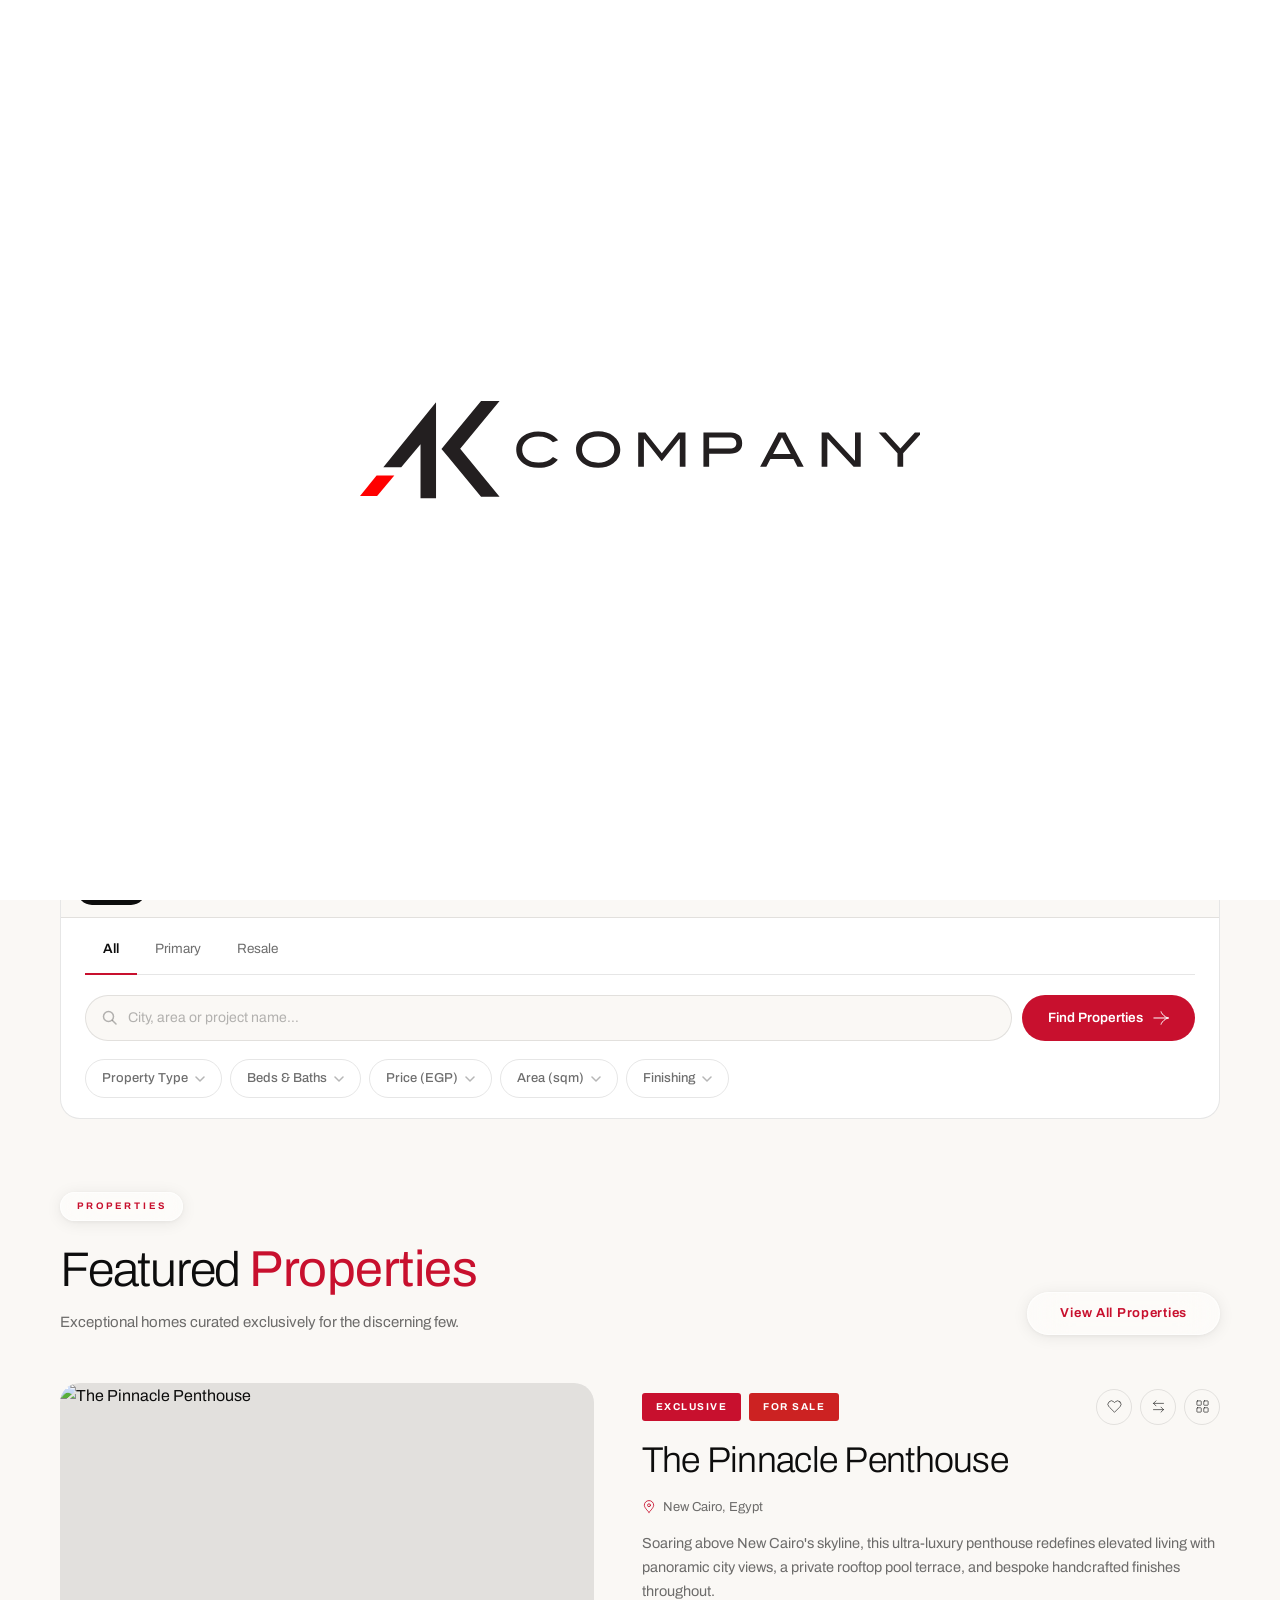
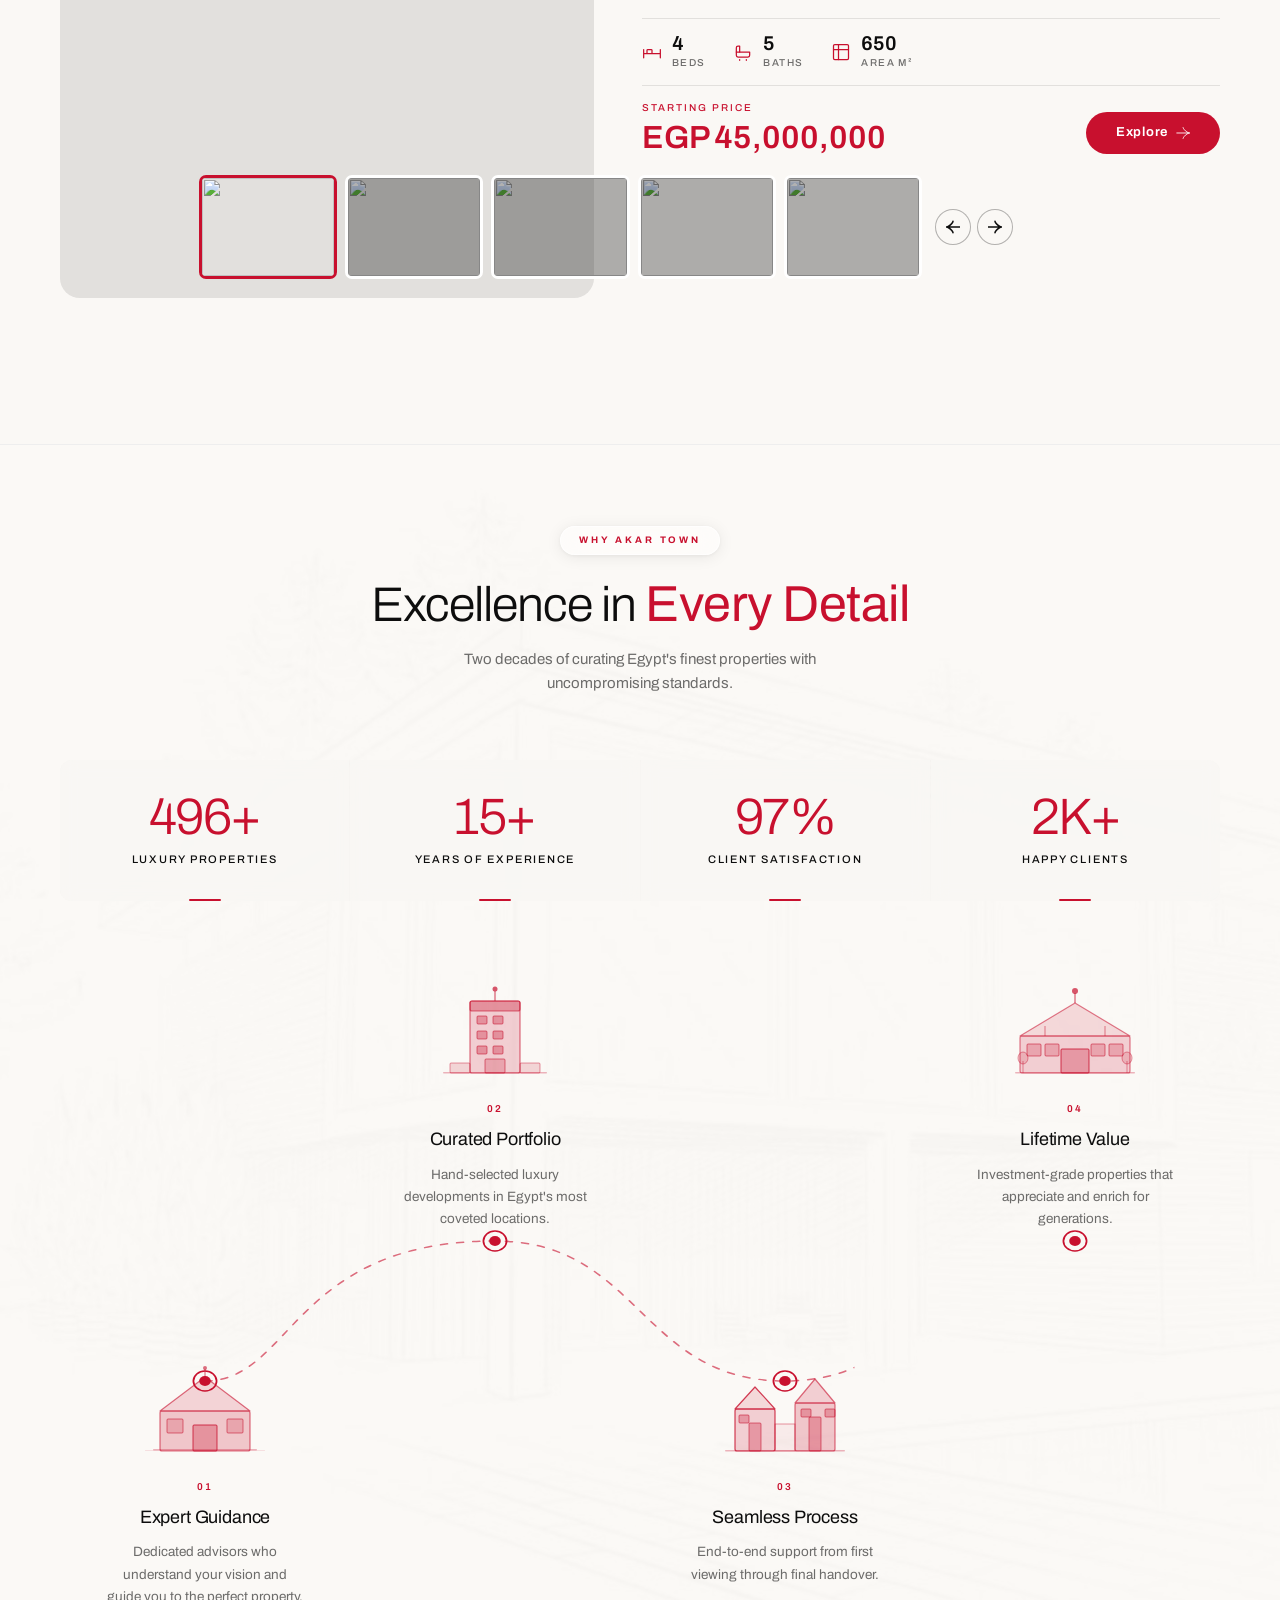
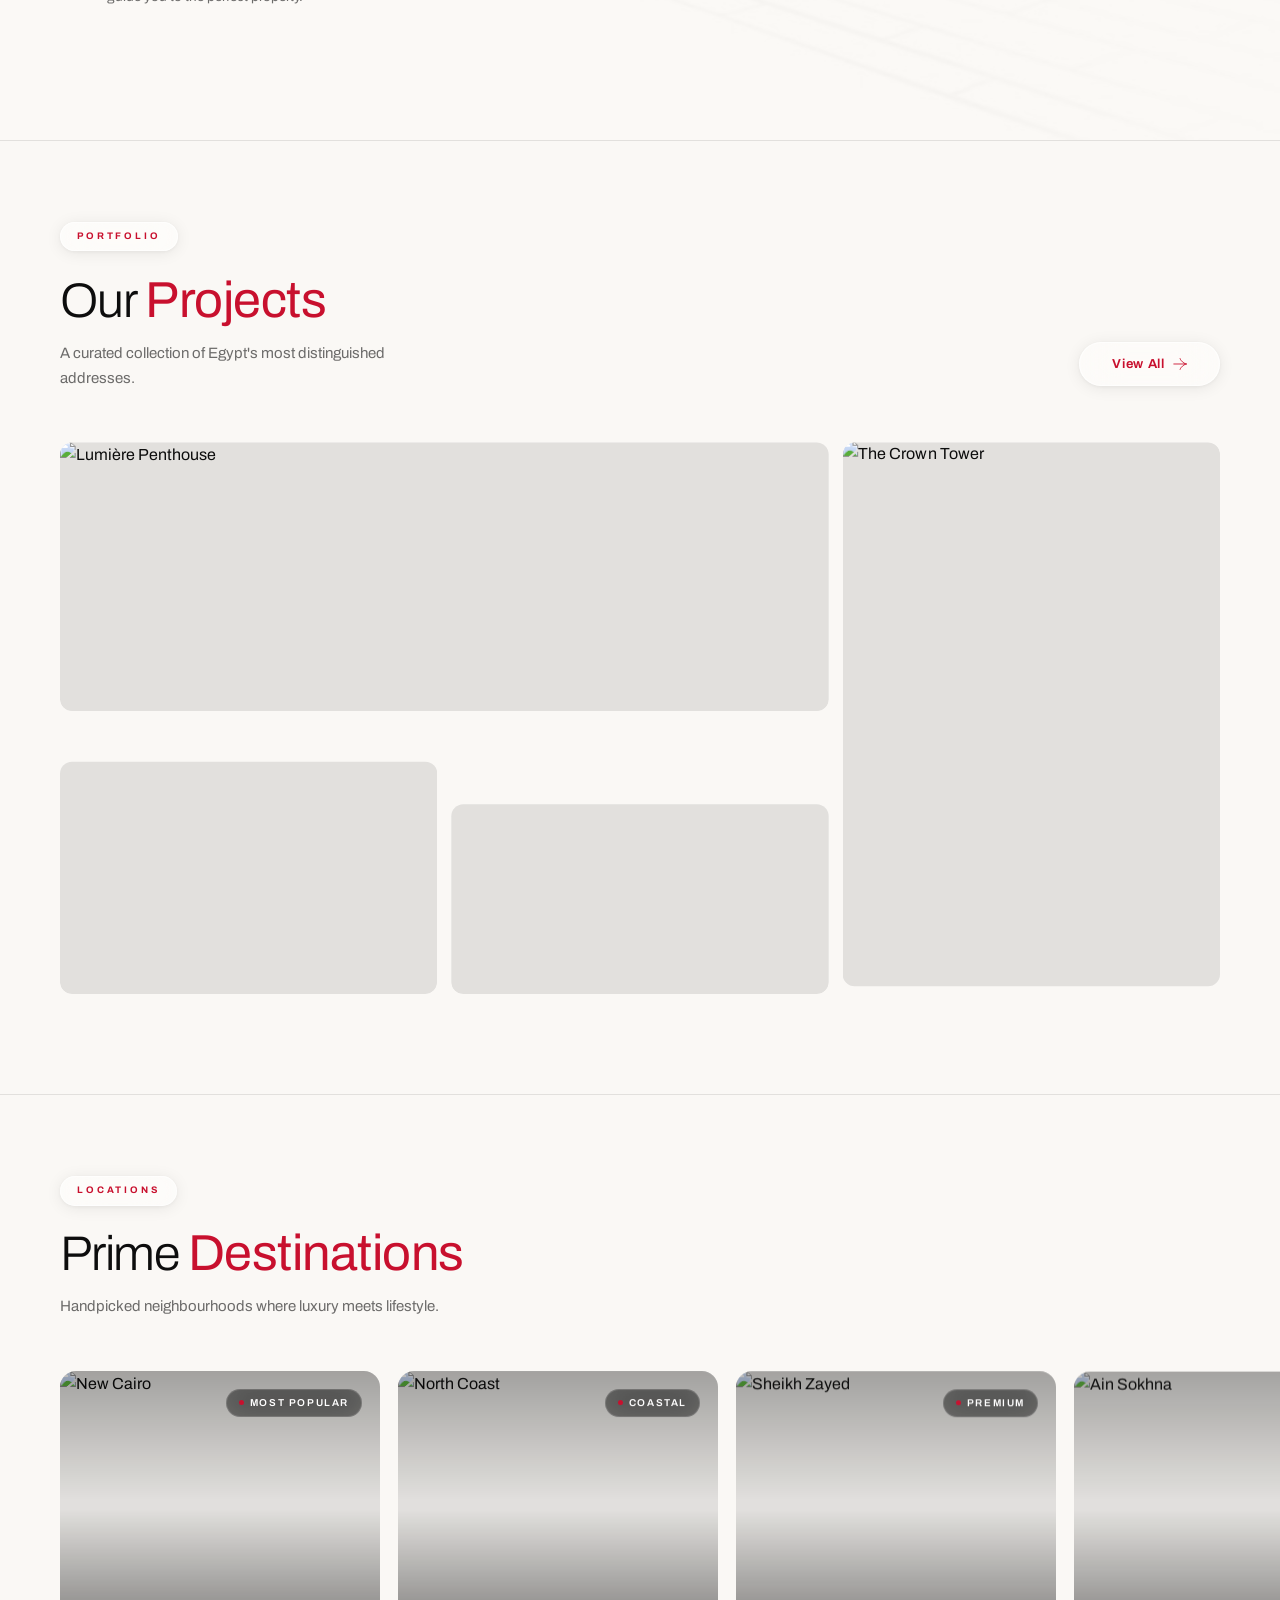
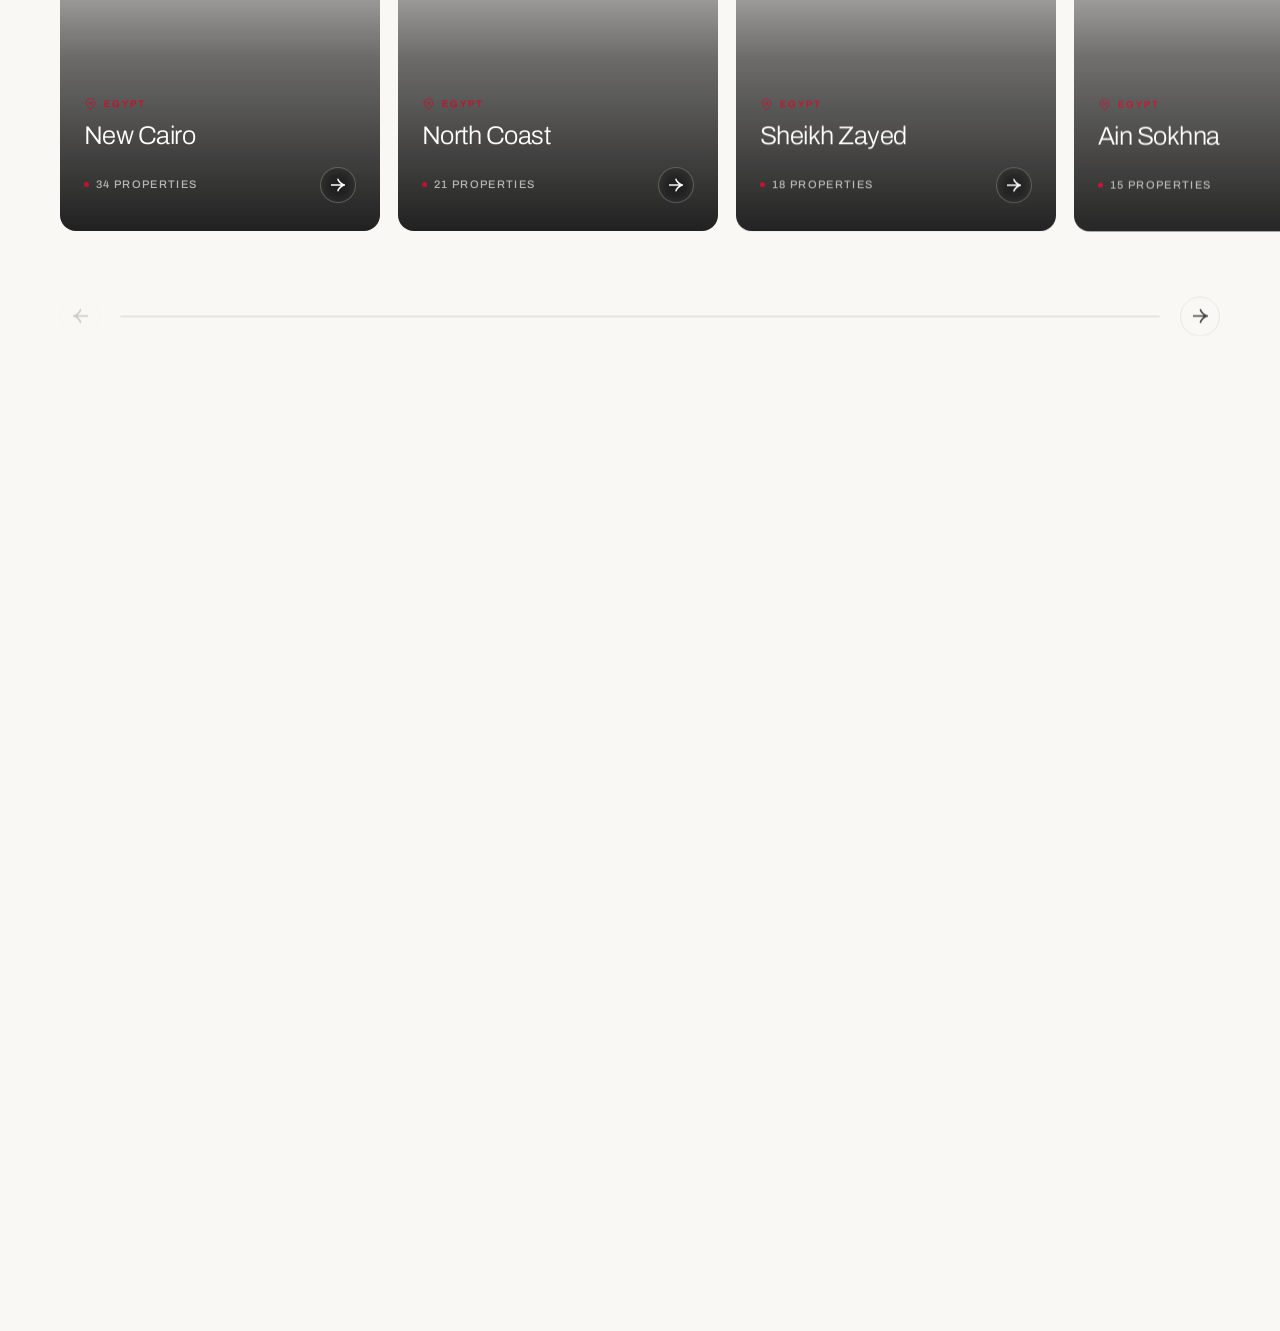
==== commit 41bebb64: "Add projects listing" ====
--- a/index.html
+++ b/index.html
@@ -5021,7 +5021,7 @@
             <li>
               <a href="listings.html" data-i18n="nav.properties">Properties</a>
             </li>
-            <li><a href="#" data-i18n="nav.projects">Projects</a></li>
+            <li><a href="projects.html" data-i18n="nav.projects">Projects</a></li>
             <li><a href="#" data-i18n="nav.about">About</a></li>
             <li><a href="#" data-i18n="nav.contact">Contact</a></li>
           </ul>
@@ -5158,7 +5158,7 @@
           <li>
             <a href="listings.html" data-i18n="nav.properties">Properties</a>
           </li>
-          <li><a href="#" data-i18n="nav.projects">Projects</a></li>
+          <li><a href="projects.html" data-i18n="nav.projects">Projects</a></li>
           <li><a href="#" data-i18n="nav.about">About</a></li>
           <li><a href="#" data-i18n="nav.contact">Contact</a></li>
         </ul>
@@ -7567,7 +7567,7 @@
           <span class="slide-location__text"><span class="txt-en">${data.location}</span><span class="txt-ar">${data.location_ar}</span></span>
         </div>
         <div class="slide-ctas">
-          <a href="#" class="btn-slide btn-slide--fill" aria-label="Explore ${data.title}">
+          <a href="projects.html" class="btn-slide btn-slide--fill" aria-label="Explore ${data.title}">
             <span data-i18n="slide.cta.explore">Explore Project</span>
             <svg width="16" height="14" viewBox="0 0 16 14" fill="none" aria-hidden="true"><path d="M7.99997 0.414307C7.99997 1.11051 8.68991 2.15231 9.38737 3.02724C10.2855 4.15371 11.3574 5.13777 12.5873 5.88911C13.5087 6.45171 14.6276 6.99177 15.5264 6.99177M7.99997 13.5855C7.99997 12.8893 8.68991 11.8475 9.38737 10.9726C10.2855 9.84617 11.3574 8.86204 12.5873 8.11071C13.5087 7.54811 14.6276 7.00804 15.5264 7.00804M15.5264 6.99991H0.473572" stroke="currentColor" /></svg>
           </a>
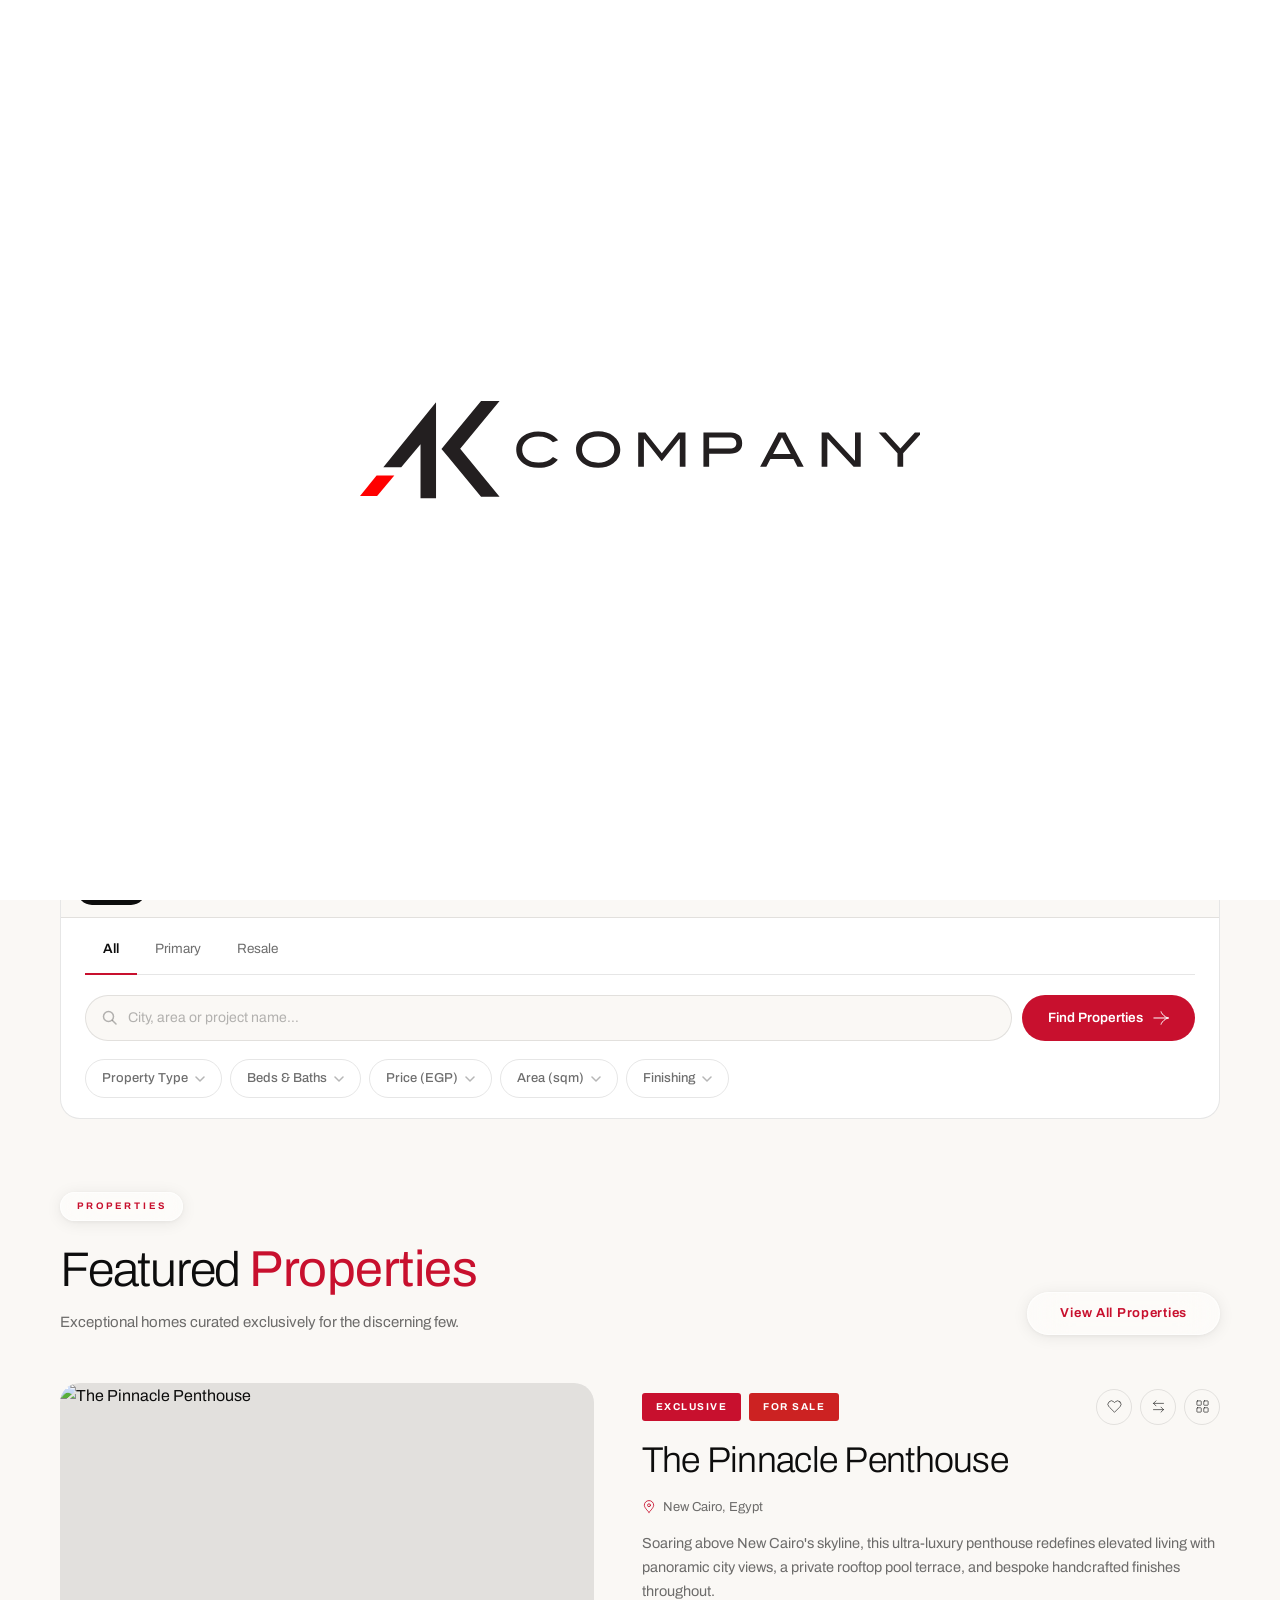
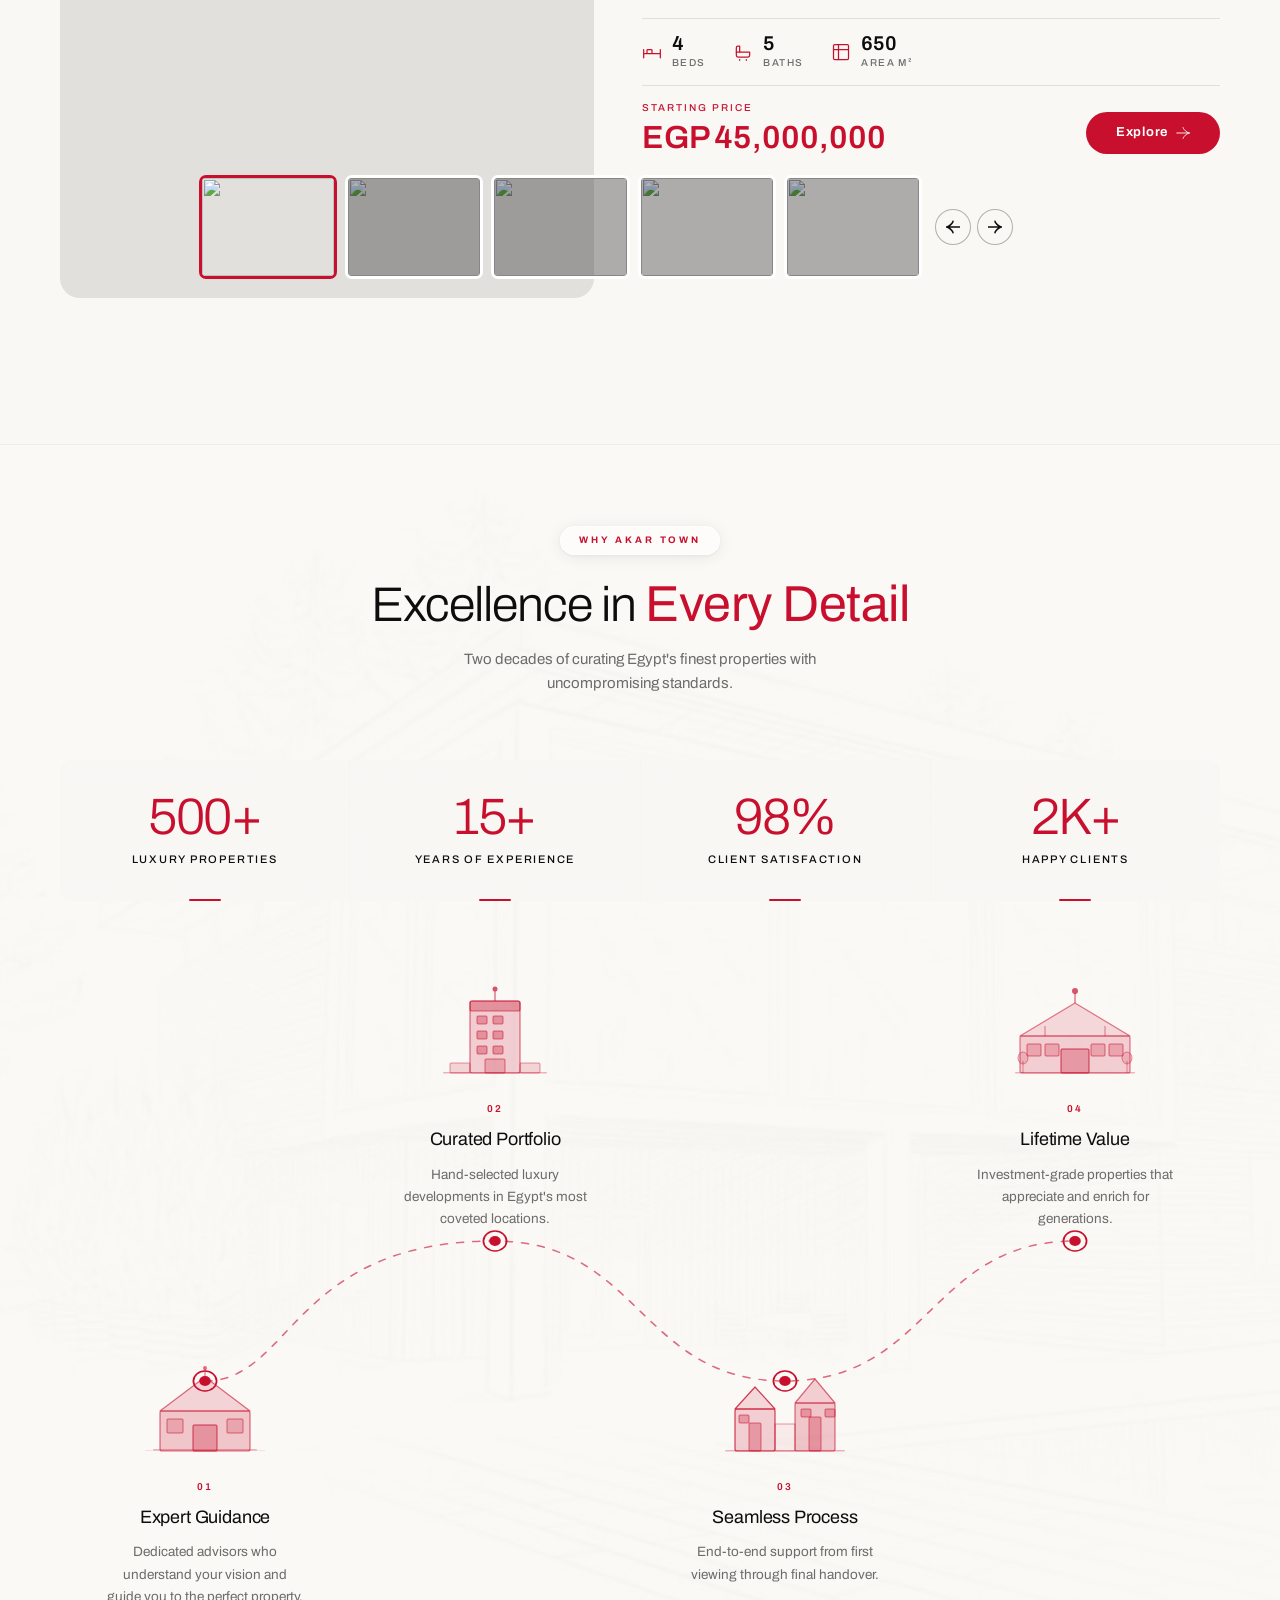
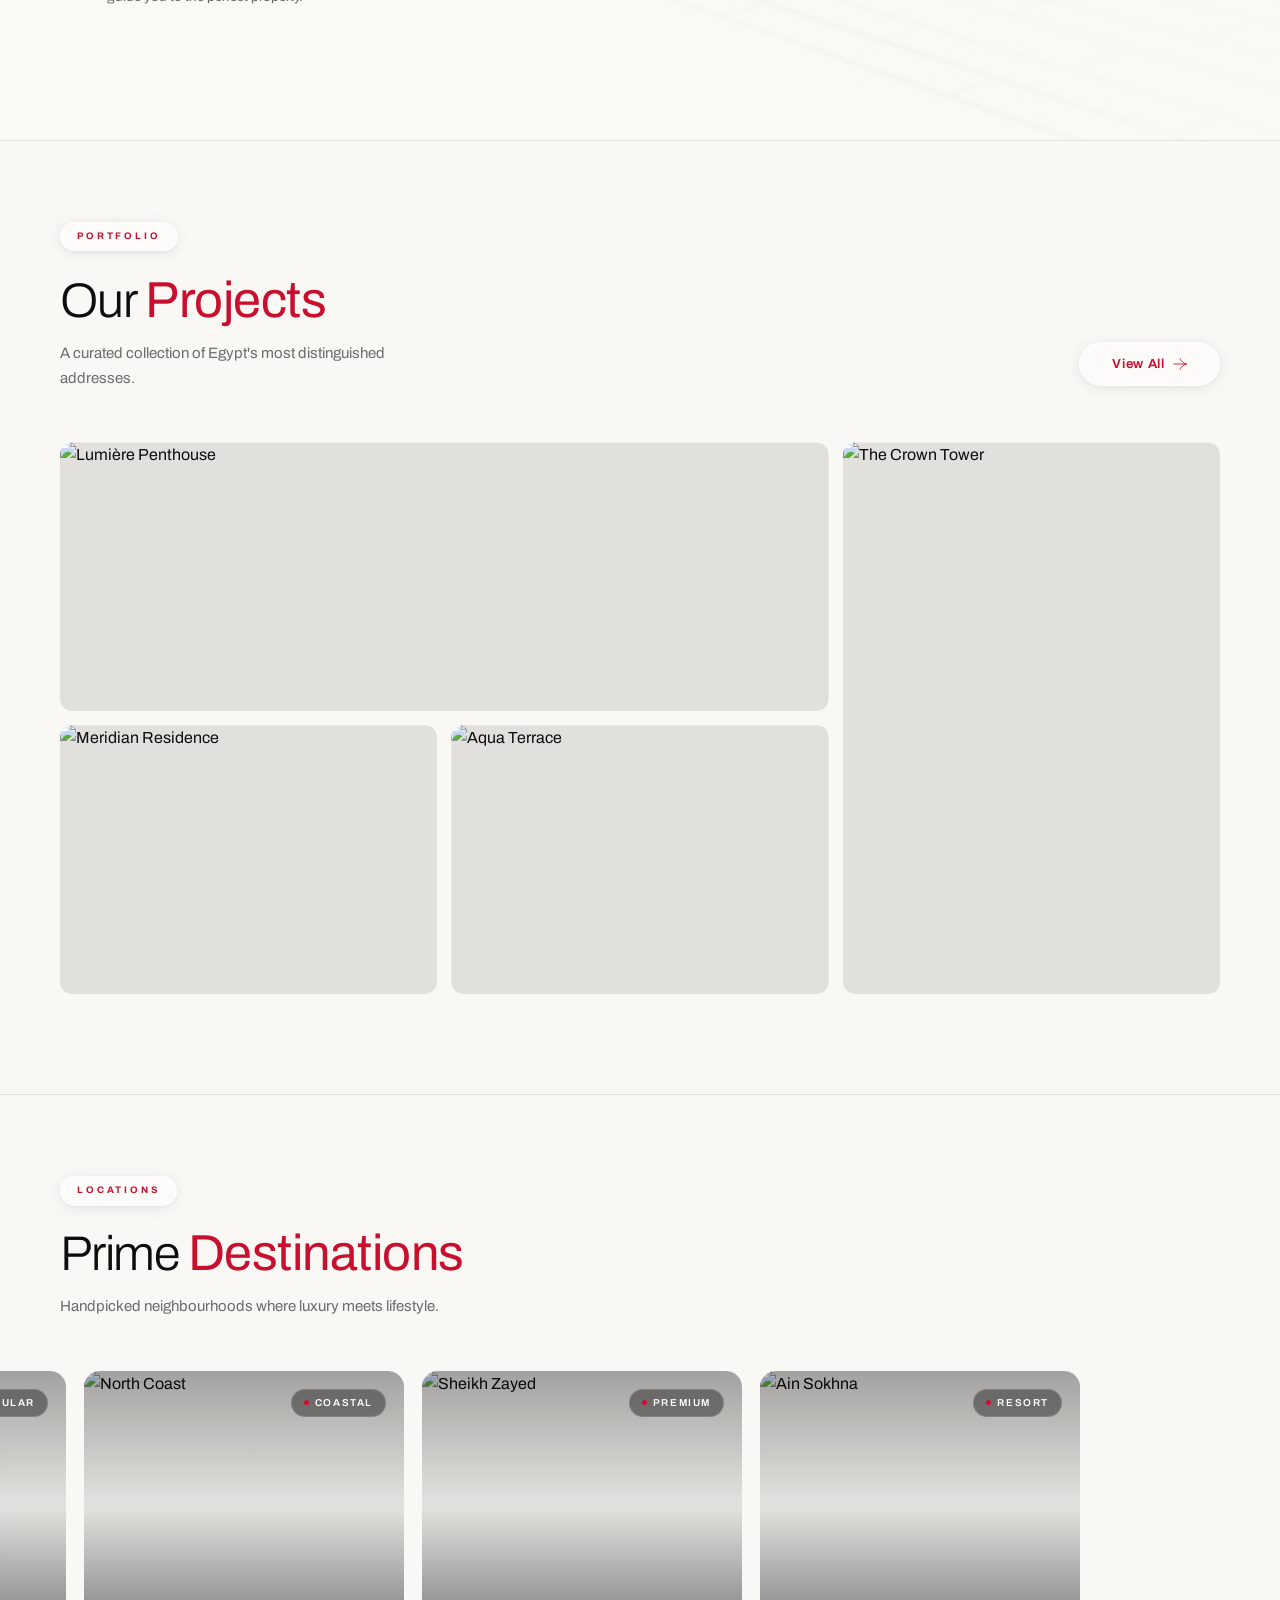
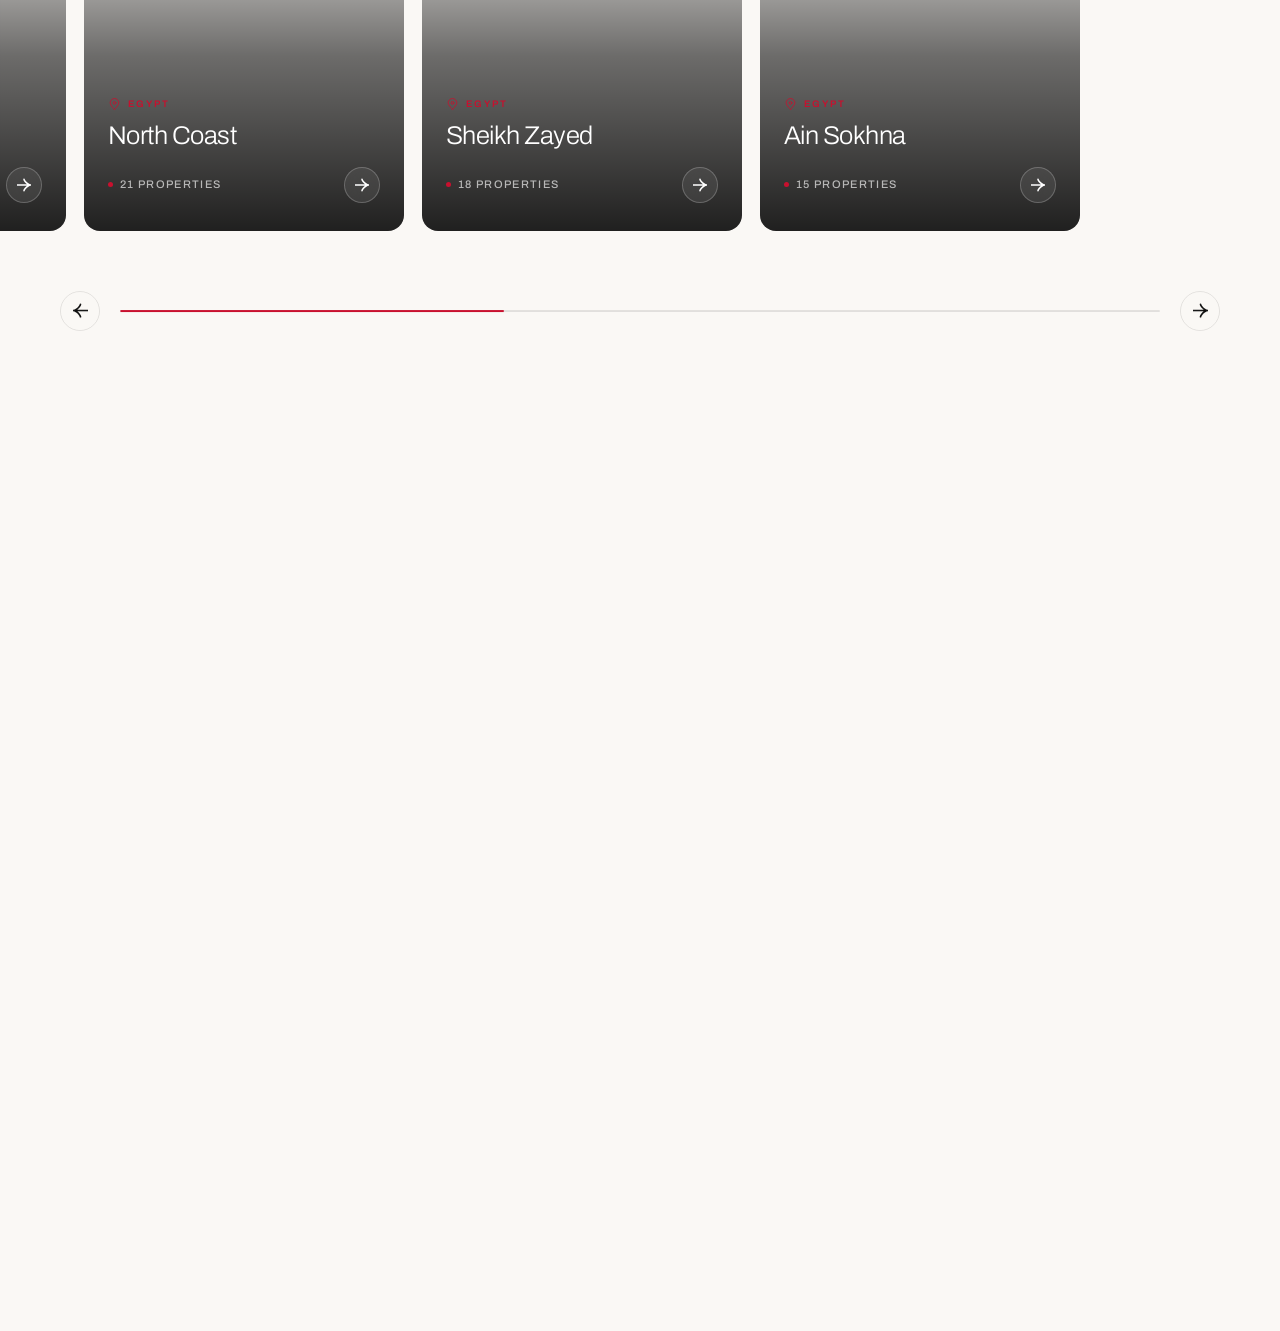
==== commit c67cea9f: "Add devloper listings and about page" ====
--- a/index.html
+++ b/index.html
@@ -5022,8 +5022,7 @@
               <a href="listings.html" data-i18n="nav.properties">Properties</a>
             </li>
             <li><a href="projects.html" data-i18n="nav.projects">Projects</a></li>
-            <li><a href="#" data-i18n="nav.about">About</a></li>
-            <li><a href="#" data-i18n="nav.contact">Contact</a></li>
+            <li><a href="developers.html" data-i18n="nav.developers">Developers</a></li>
           </ul>
           <a
             href="tel:01150000727"
@@ -5159,8 +5158,7 @@
             <a href="listings.html" data-i18n="nav.properties">Properties</a>
           </li>
           <li><a href="projects.html" data-i18n="nav.projects">Projects</a></li>
-          <li><a href="#" data-i18n="nav.about">About</a></li>
-          <li><a href="#" data-i18n="nav.contact">Contact</a></li>
+          <li><a href="developers.html" data-i18n="nav.developers">Developers</a></li>
         </ul>
         <div class="mobile-nav__cta">
           <button data-i18n="nav.cta">Submit Property</button>
@@ -10299,6 +10297,7 @@
               <li><a href="#">Penthouse Collection</a></li>
               <li><a href="#">Off-Plan Projects</a></li>
               <li><a href="#">North Coast</a></li>
+              <li><a href="developers.html">Developers</a></li>
               <li><a href="listings.html">Compare Units</a></li>
             </ul>
           </div>
@@ -10307,7 +10306,7 @@
           <div class="footer__col" data-reveal>
             <span class="footer__label">Company</span>
             <ul class="footer__links">
-              <li><a href="#">About Us</a></li>
+              <li><a href="about.html">About Us</a></li>
               <li><a href="#">Our Team</a></li>
               <li><a href="#">Success Stories</a></li>
               <li><a href="#">Careers</a></li>
@@ -10544,6 +10543,7 @@
             "nav.home": "Home",
             "nav.properties": "Properties",
             "nav.projects": "Projects",
+            "nav.developers": "Developers",
             "nav.about": "About",
             "nav.contact": "Contact",
             "nav.cta": "Submit Property",
@@ -10702,6 +10702,7 @@
             "nav.home": "الرئيسية",
             "nav.properties": "العقارات",
             "nav.projects": "المشاريع",
+            "nav.developers": "المطورون",
             "nav.about": "من نحن",
             "nav.contact": "تواصل",
             "nav.cta": "تقديم عقار",
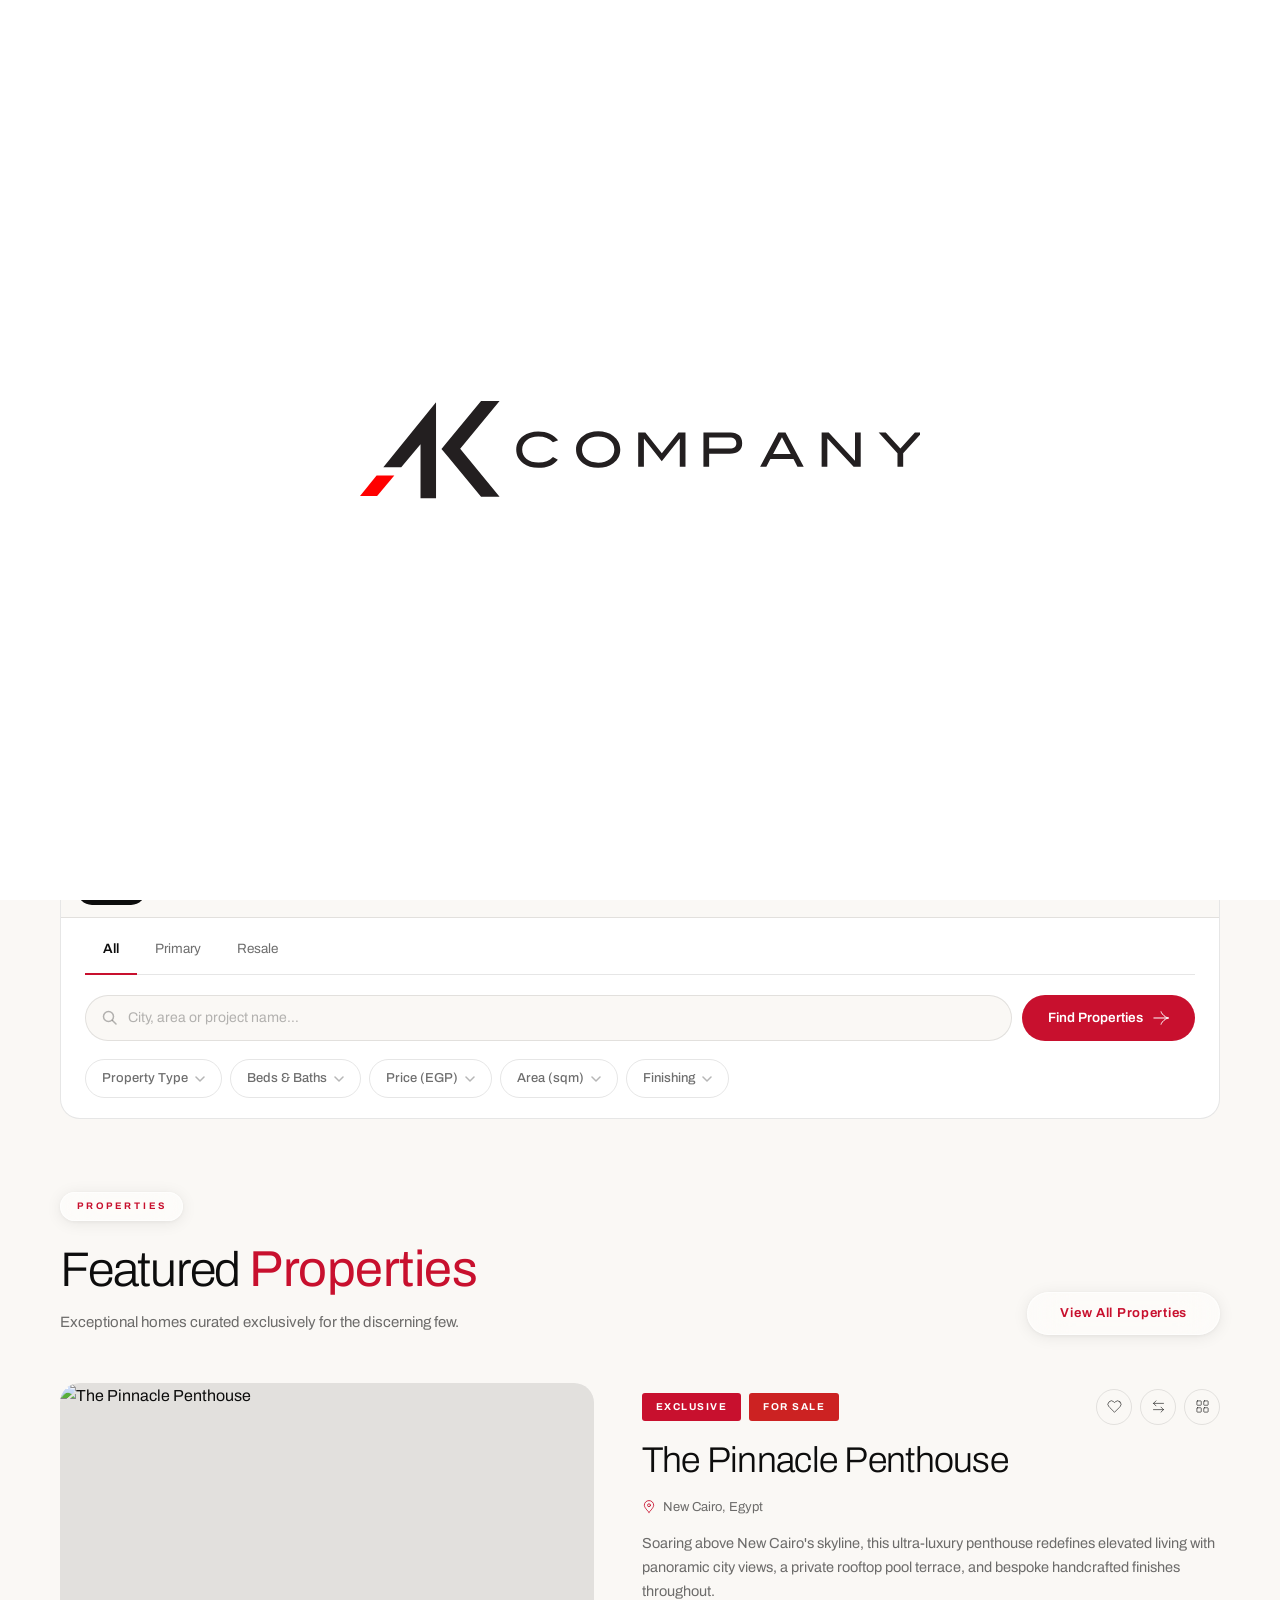
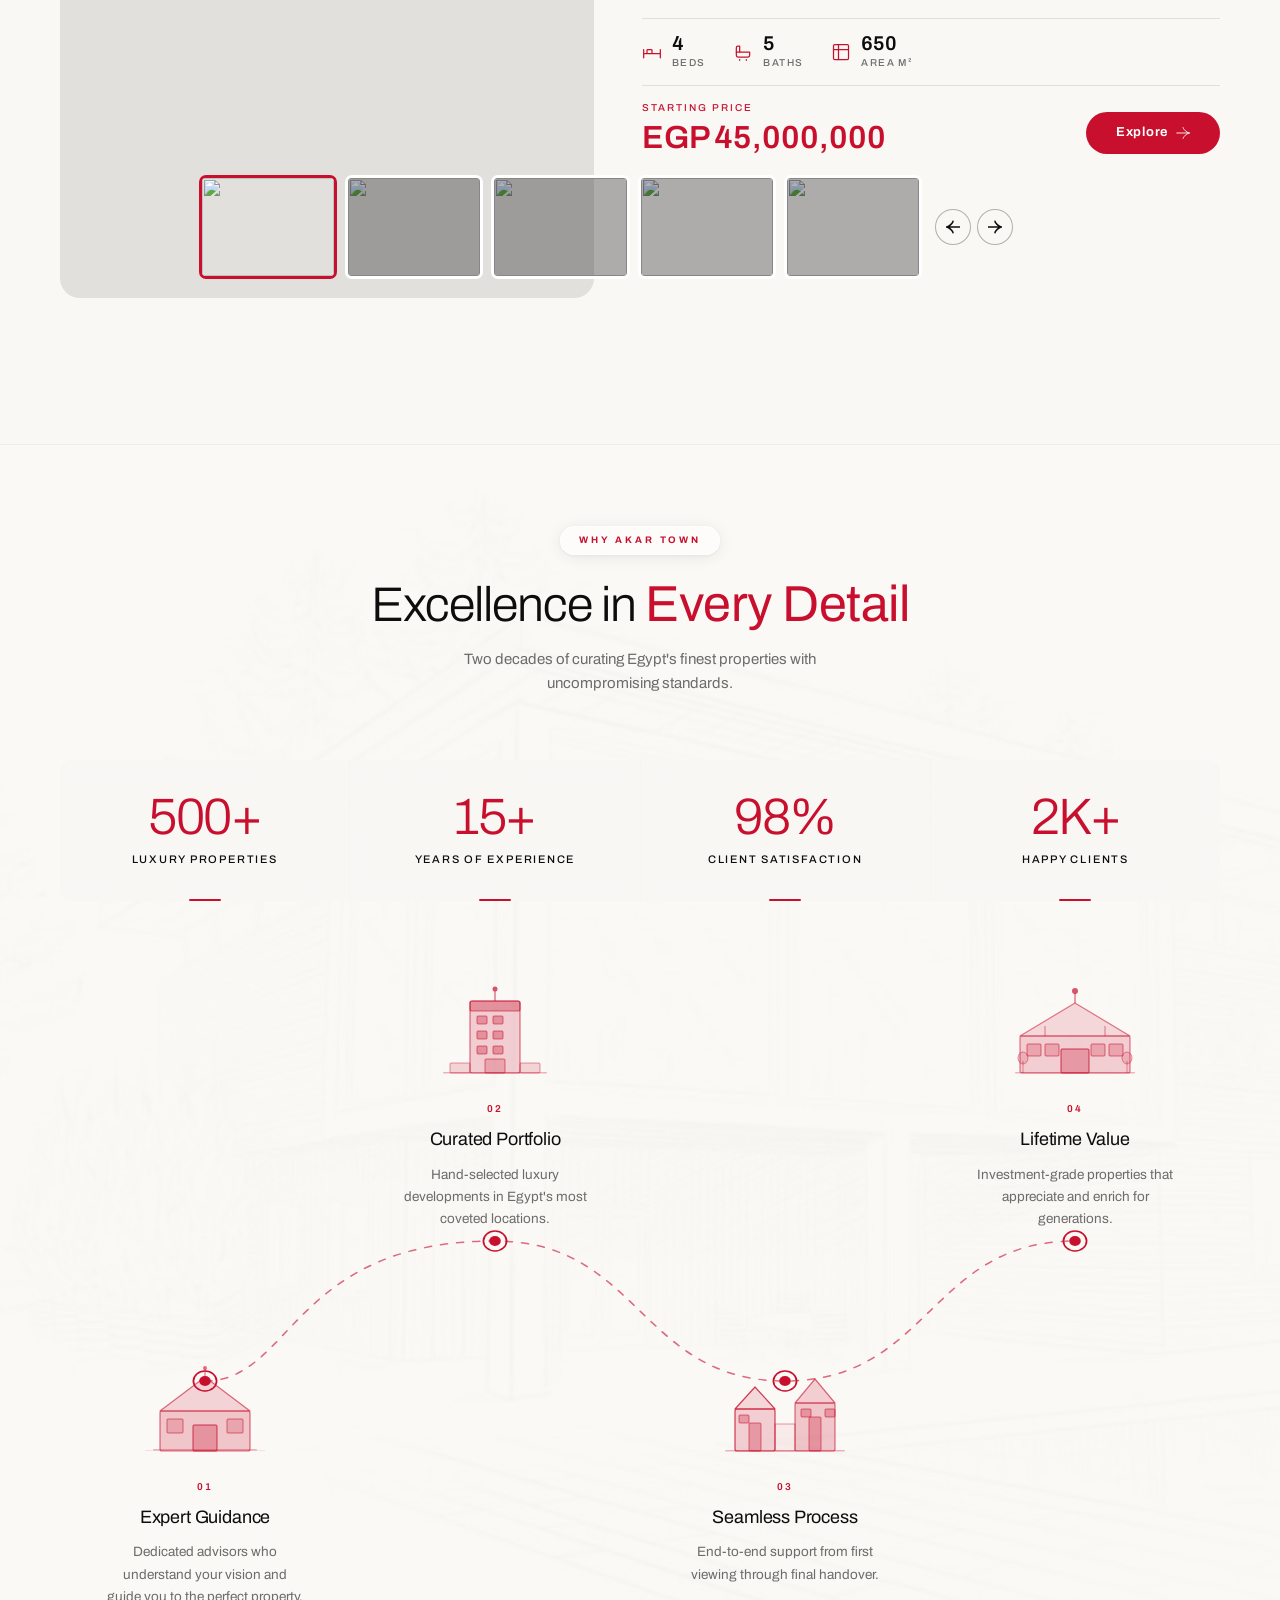
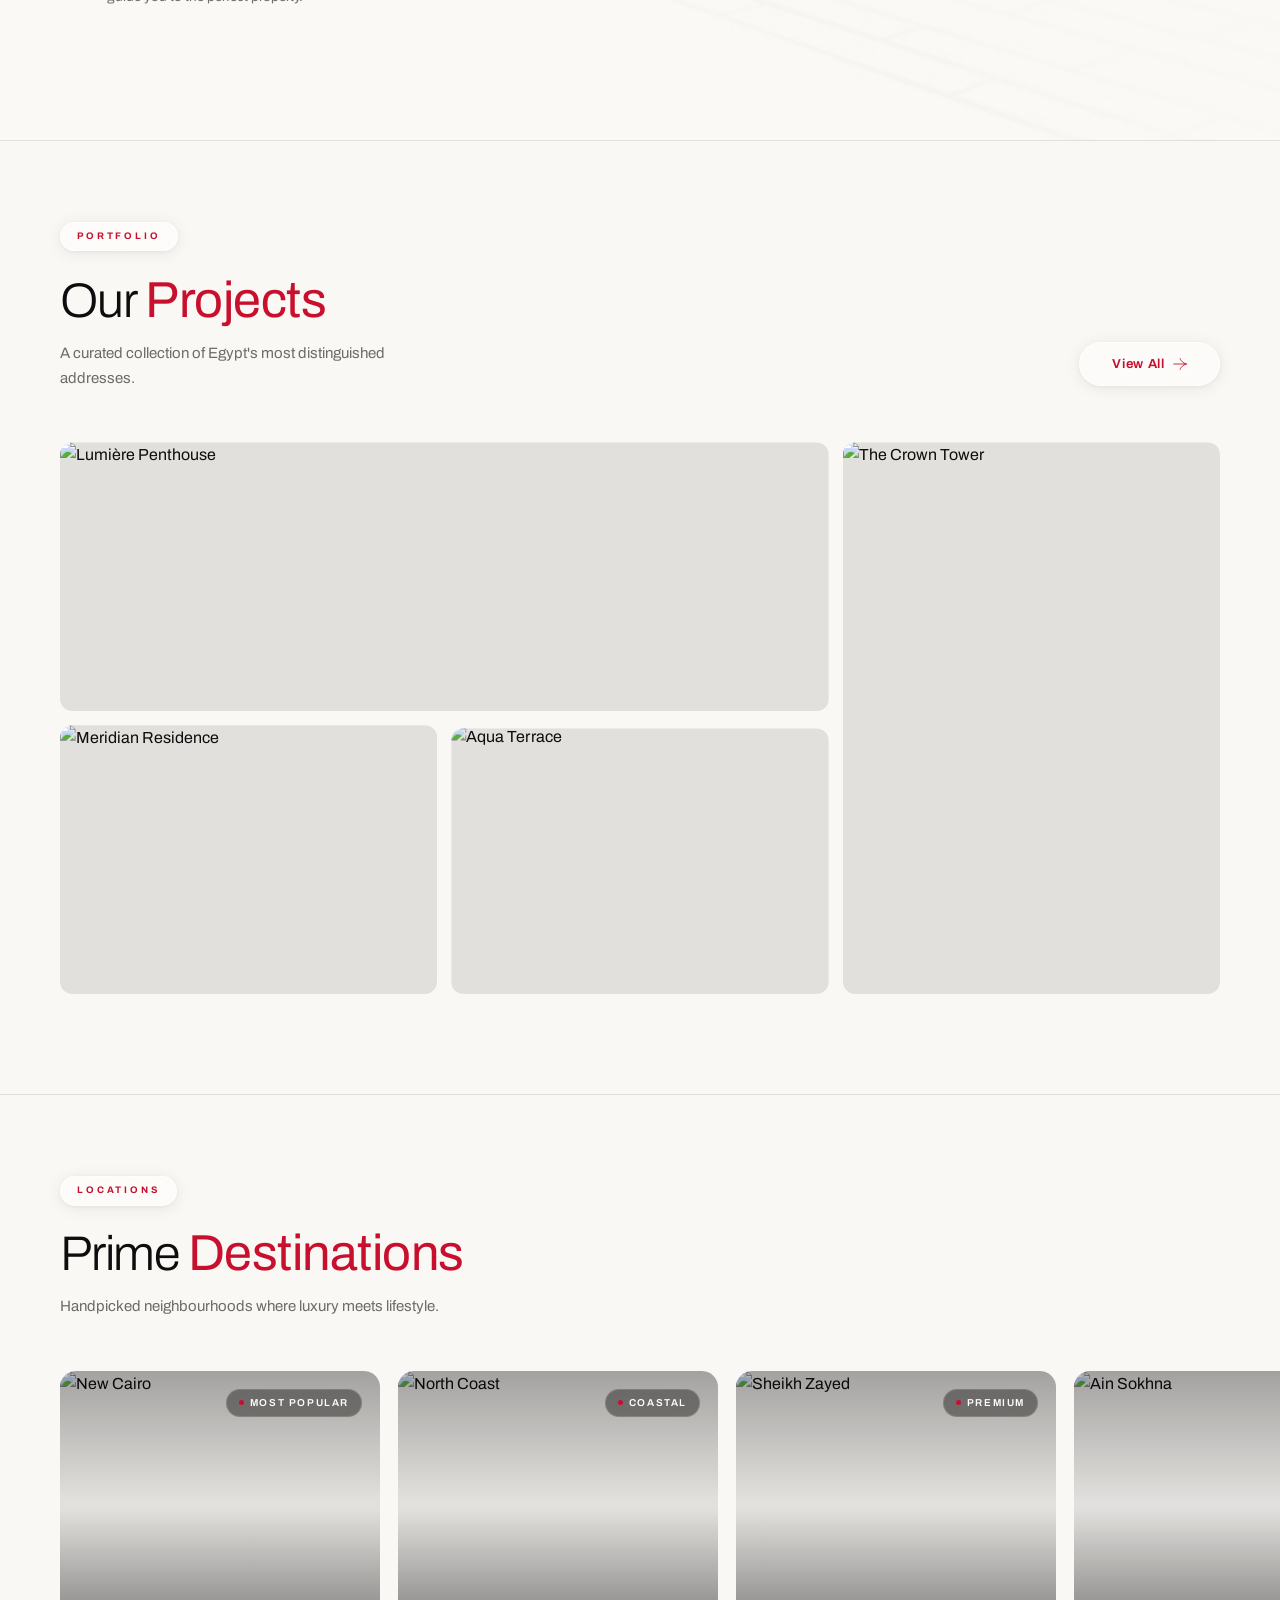
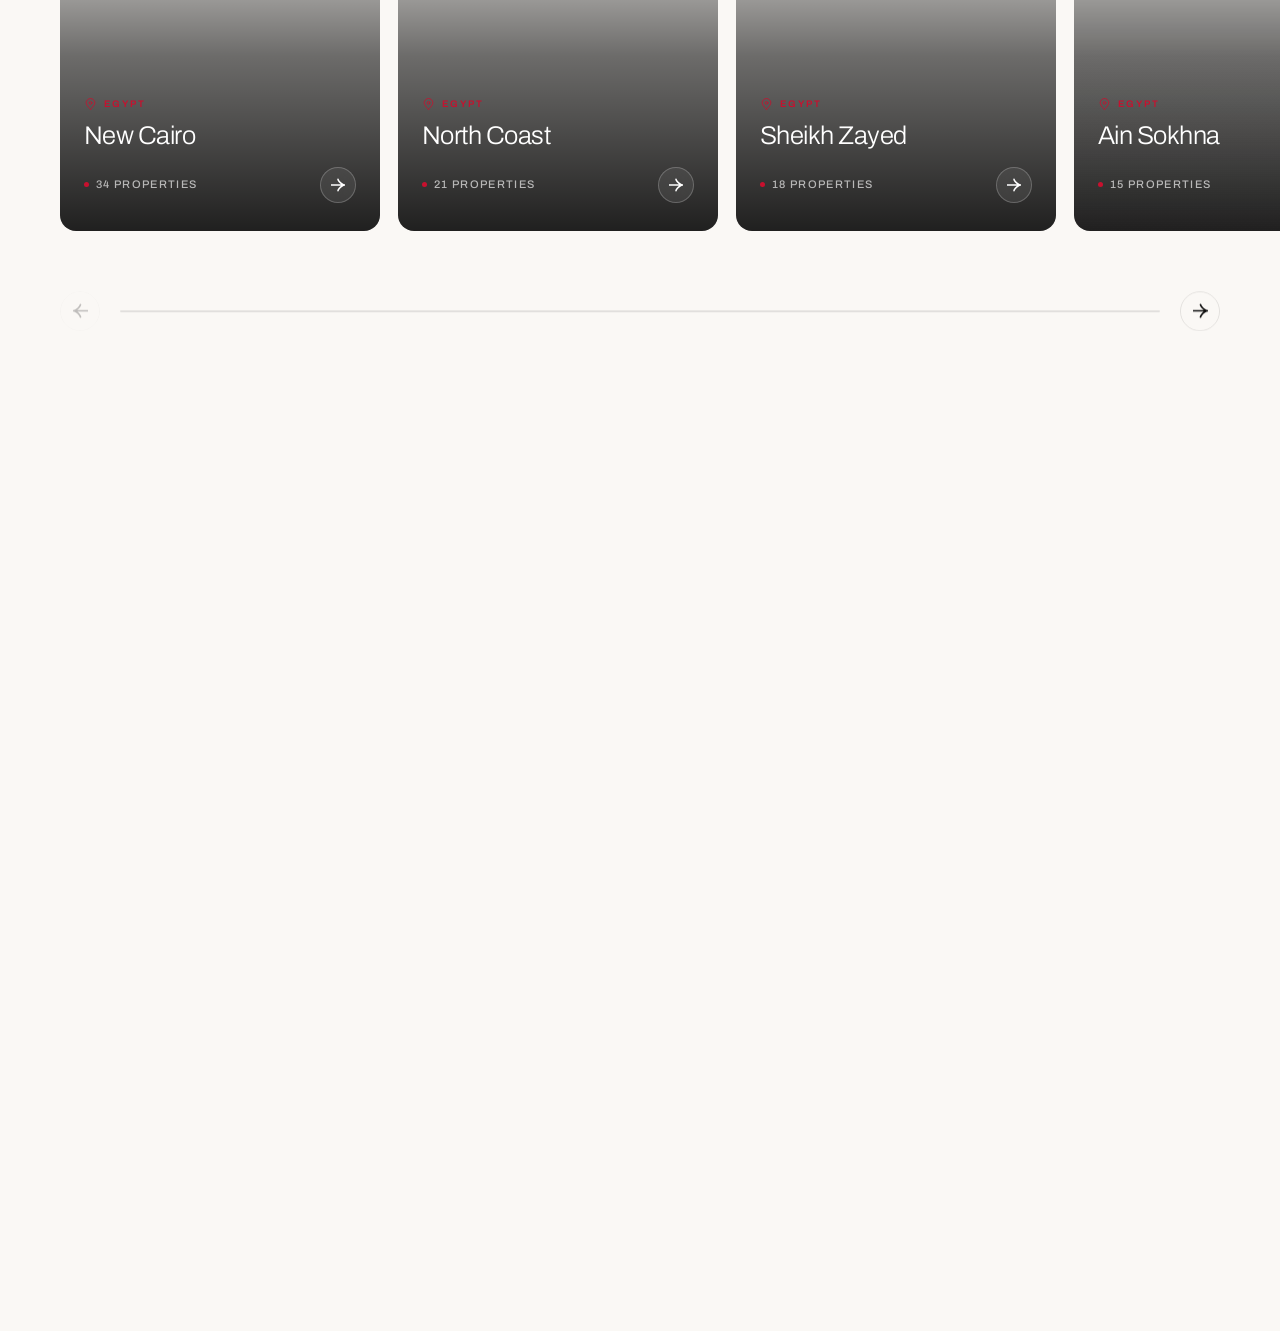
==== commit 66ca266a: "ui updates" ====
--- a/index.html
+++ b/index.html
@@ -912,13 +912,6 @@
               gap: 14px;
               margin-bottom: 22px;
               will-change: transform, opacity, filter;
-            }
-
-            .slide-eyebrow__rule {
-              width: 28px;
-              height: 1px;
-              background: var(--gold);
-              flex-shrink: 0;
             }
 
             .slide-eyebrow__label {
@@ -5021,8 +5014,14 @@
             <li>
               <a href="listings.html" data-i18n="nav.properties">Properties</a>
             </li>
-            <li><a href="projects.html" data-i18n="nav.projects">Projects</a></li>
-            <li><a href="developers.html" data-i18n="nav.developers">Developers</a></li>
+            <li>
+              <a href="projects.html" data-i18n="nav.projects">Projects</a>
+            </li>
+            <li>
+              <a href="developers.html" data-i18n="nav.developers"
+                >Developers</a
+              >
+            </li>
           </ul>
           <a
             href="tel:01150000727"
@@ -5158,7 +5157,9 @@
             <a href="listings.html" data-i18n="nav.properties">Properties</a>
           </li>
           <li><a href="projects.html" data-i18n="nav.projects">Projects</a></li>
-          <li><a href="developers.html" data-i18n="nav.developers">Developers</a></li>
+          <li>
+            <a href="developers.html" data-i18n="nav.developers">Developers</a>
+          </li>
         </ul>
         <div class="mobile-nav__cta">
           <button data-i18n="nav.cta">Submit Property</button>
@@ -7553,7 +7554,6 @@
       <div class="slide-overlay" aria-hidden="true"></div>
       <div class="slide-content">
         <div class="slide-eyebrow">
-          <span class="slide-eyebrow__rule"></span>
           <span class="slide-eyebrow__label" data-i18n="slide.eyebrow">Exclusive Property</span>
         </div>
         <h2 class="slide-title"><span class="txt-en">${data.title}</span><span class="txt-ar">${data.title_ar}</span></h2>
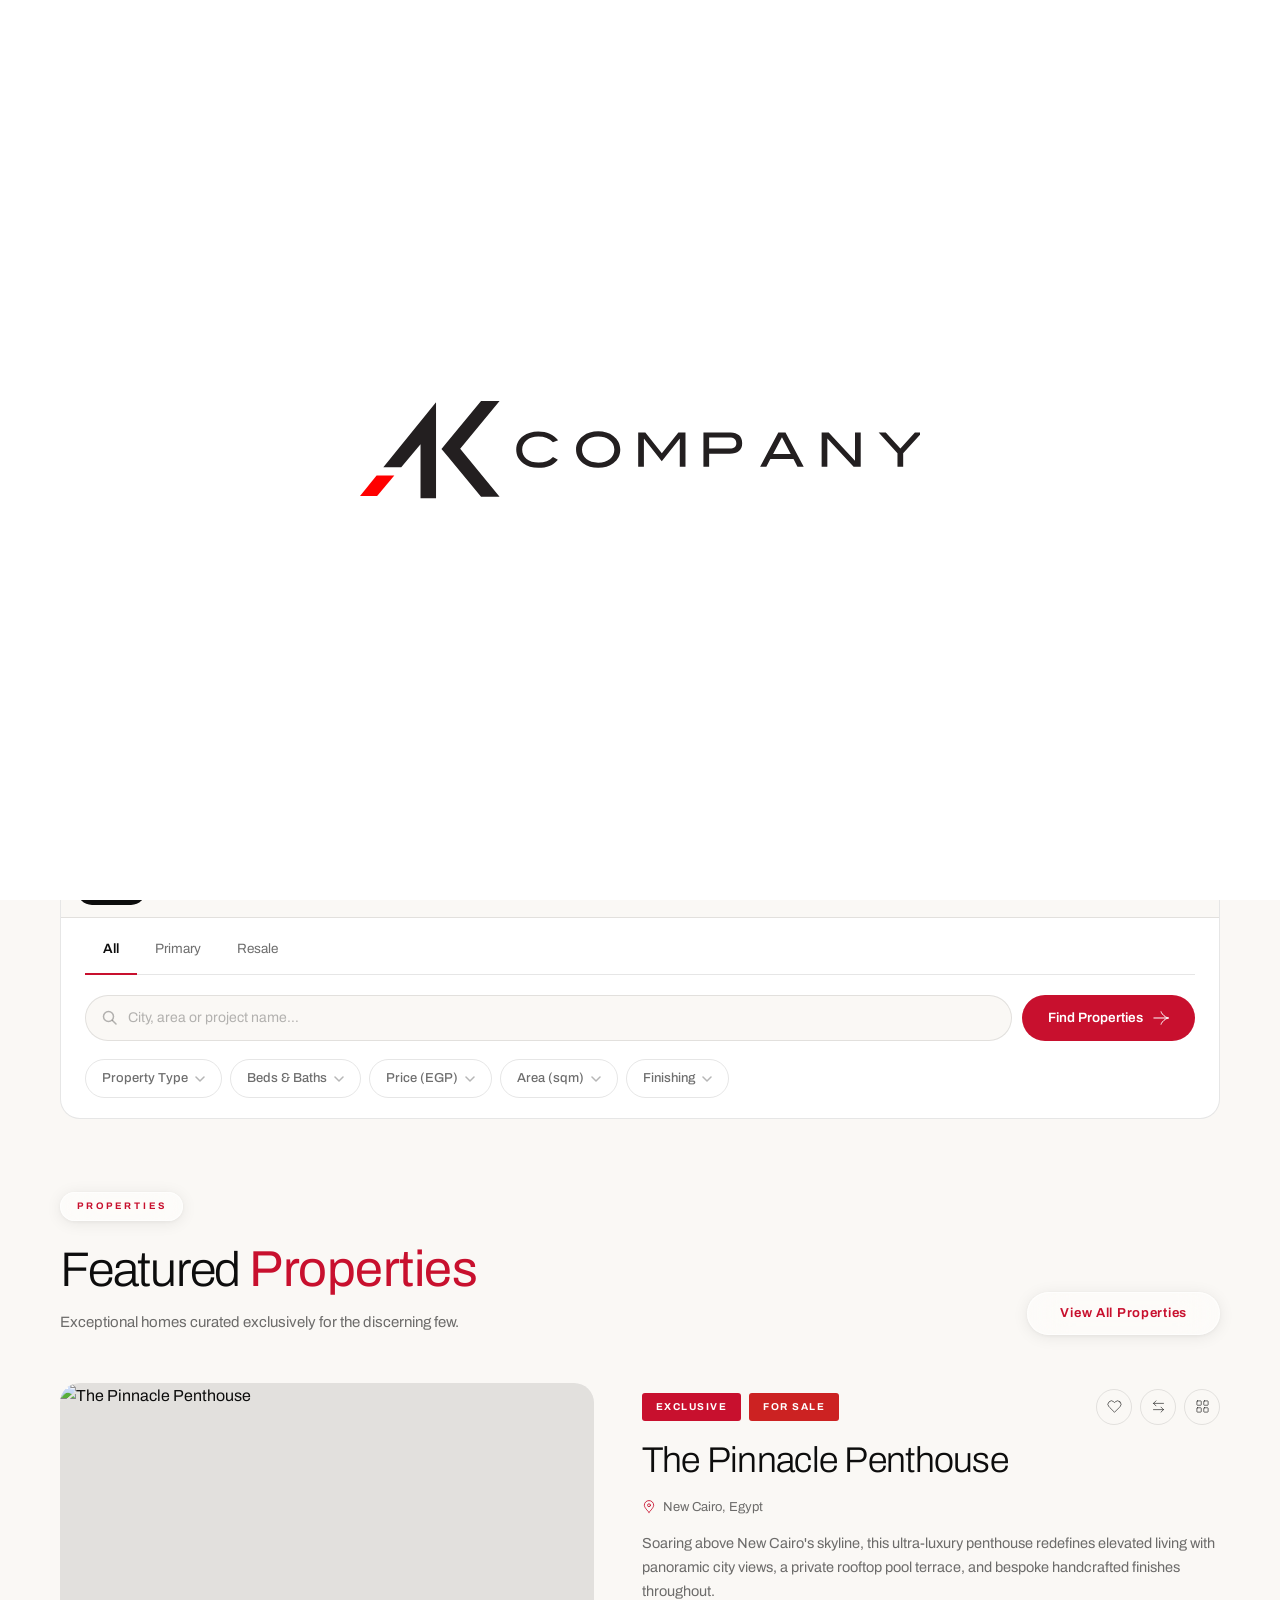
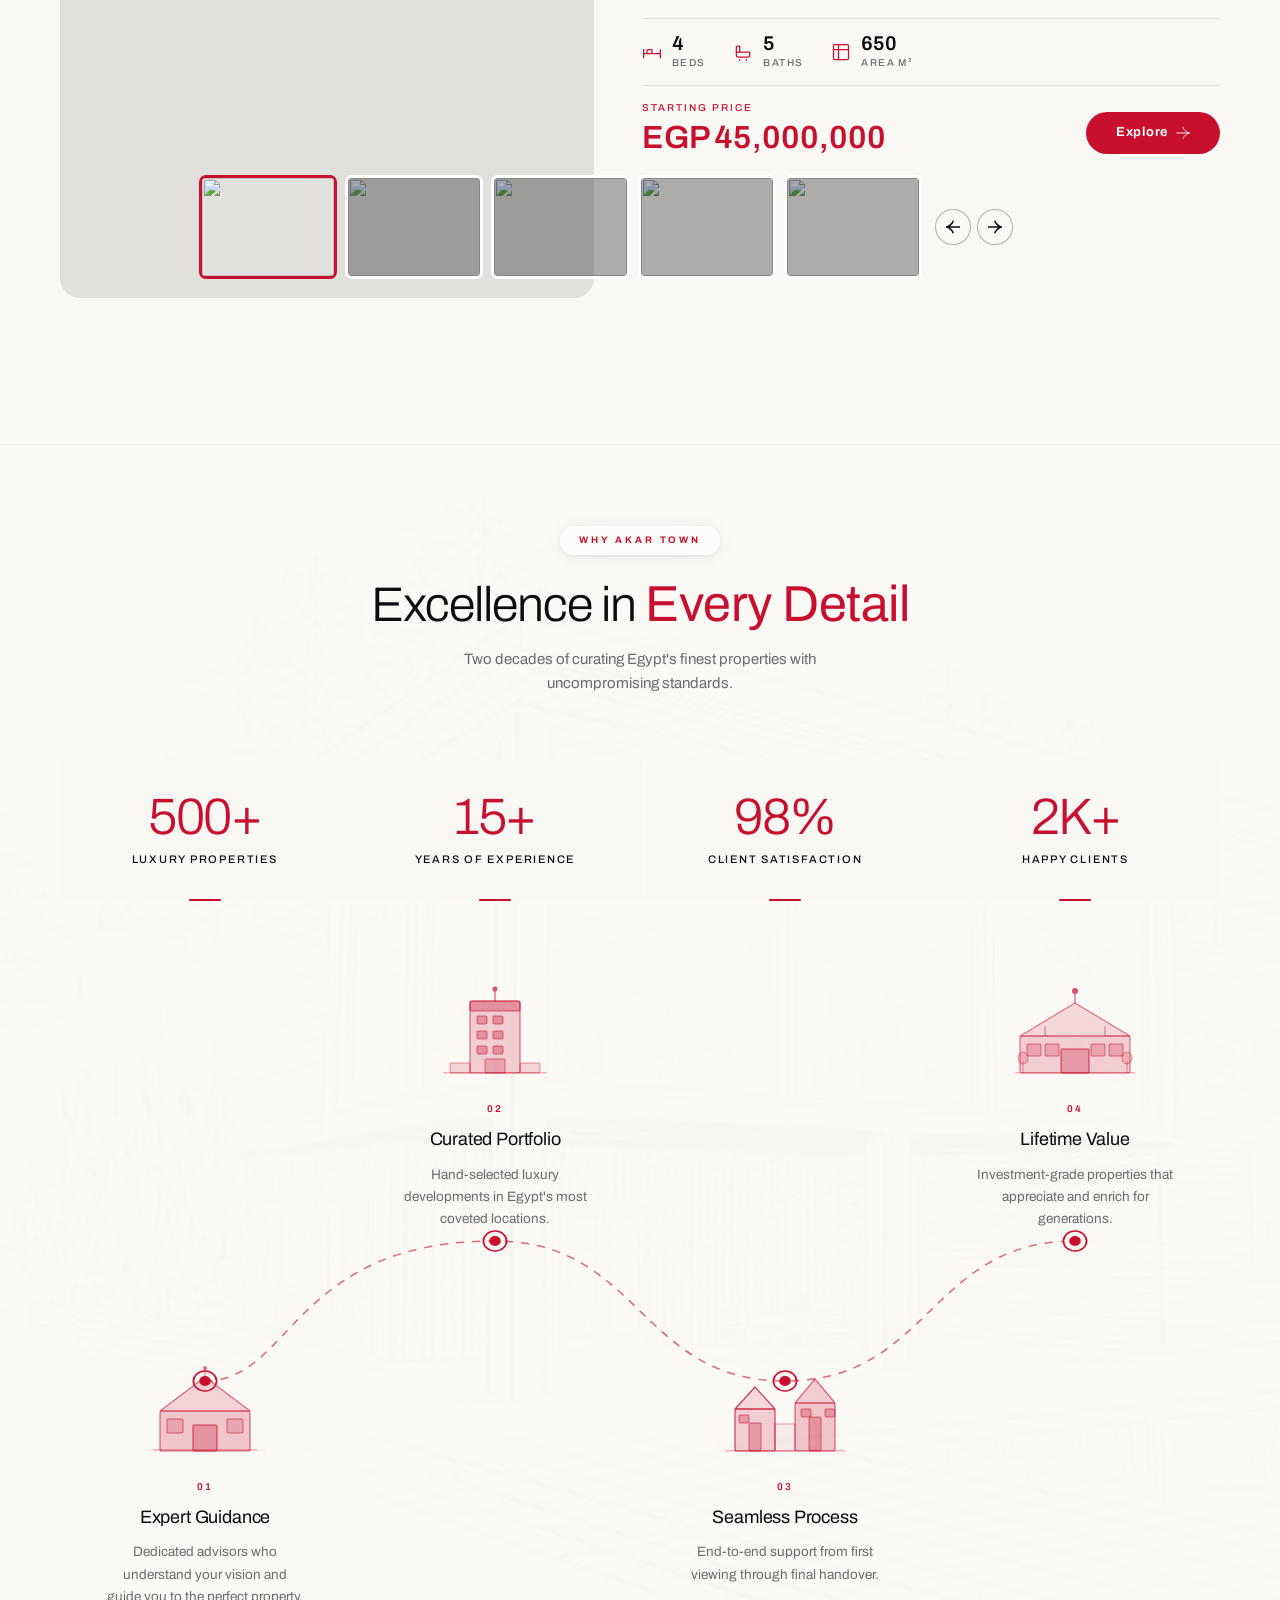
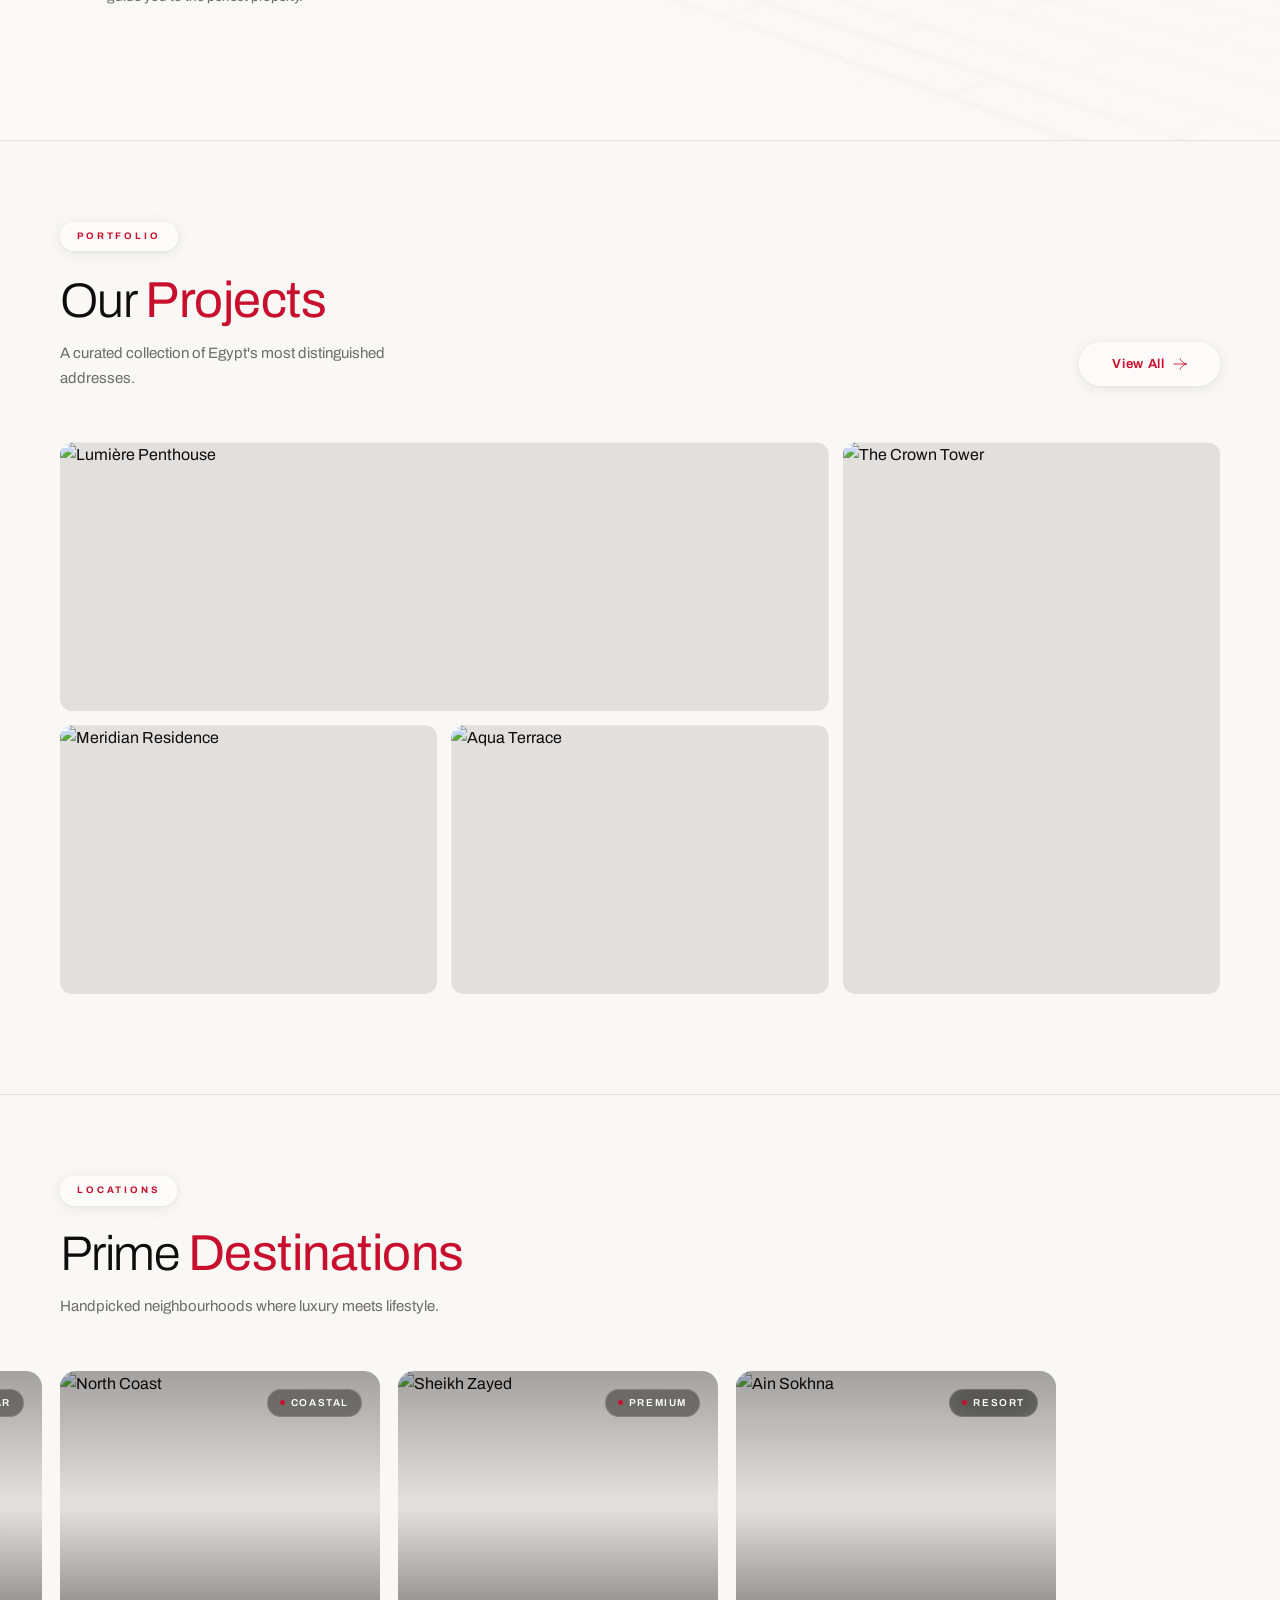
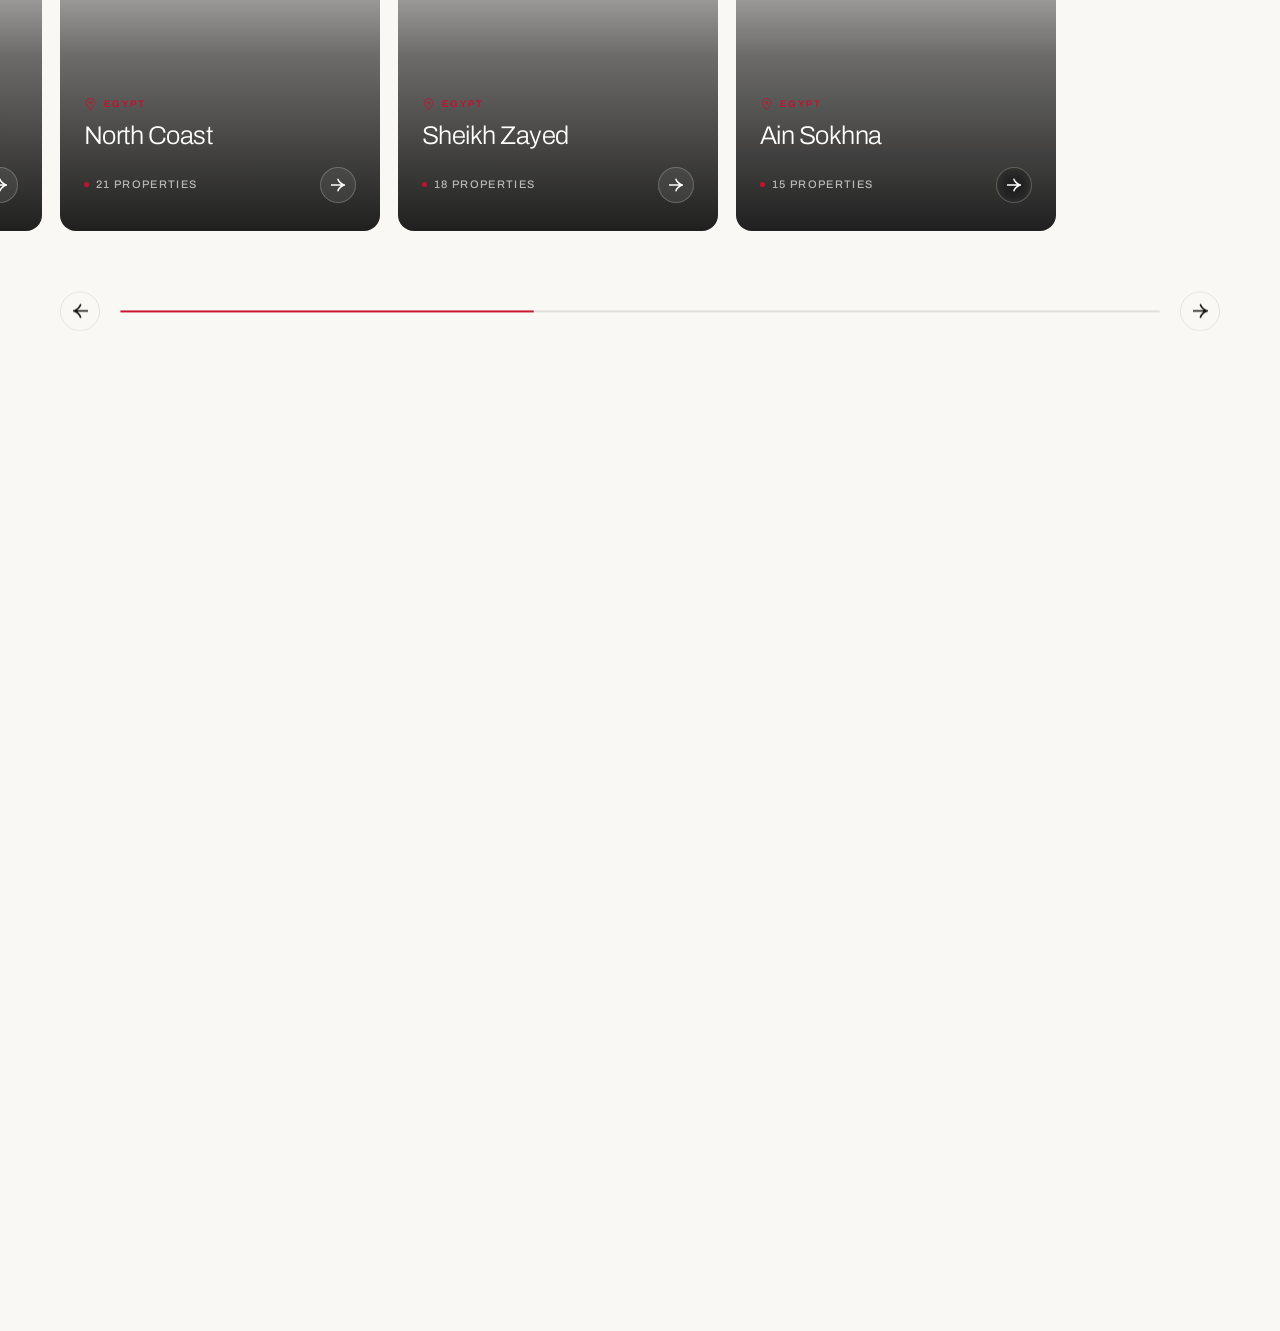
==== commit 7922b64b: "Add contact page" ====
--- a/index.html
+++ b/index.html
@@ -115,6 +115,7 @@
               text-decoration: none;
               color: inherit;
             }
+      em { font-style: normal; }
             img,
             svg,
             video {
@@ -431,6 +432,7 @@
               left: auto;
               right: 0;
               padding: calc(var(--nav-h) + 5px) 48px 20px 12px;
+              box-shadow:
                 inset 1px 0 0 color-mix(in oklab, #fff 10%, transparent),
                 -4px 0 24px rgba(0, 0, 0, 0.1);
             }
@@ -544,6 +546,7 @@
               );
               backdrop-filter: blur(24px) saturate(120%) brightness(0.82);
               -webkit-backdrop-filter: blur(24px) saturate(120%) brightness(0.82);
+              box-shadow:
                 inset -1px 0 0 color-mix(in oklab, #fff 10%, transparent),
                 4px 0 24px rgba(0, 0, 0, 0.1);
             }
@@ -624,6 +627,7 @@
             .thumb-item.is-active .thumb-item__img-wrap {
               width: 54px;
               height: 54px;
+              box-shadow:
                 0 4px 16px rgba(0, 0, 0, 0.55),
                 0 0 0 2px var(--gold);
             }
@@ -749,6 +753,7 @@
             }
 
             .thumb-more:hover .thumb-more__img-wrap {
+              box-shadow:
                 0 4px 16px rgba(0, 0, 0, 0.55),
                 0 0 0 2px color-mix(in oklab, var(--gold) 60%, transparent);
               background: color-mix(in oklab, var(--gold) 18%, rgba(10, 8, 6, 0.85));
@@ -10311,7 +10316,7 @@
               <li><a href="#">Success Stories</a></li>
               <li><a href="#">Careers</a></li>
               <li><a href="#">Press &amp; Media</a></li>
-              <li><a href="#">Contact Us</a></li>
+              <li><a href="contact.html">Contact Us</a></li>
             </ul>
           </div>
 
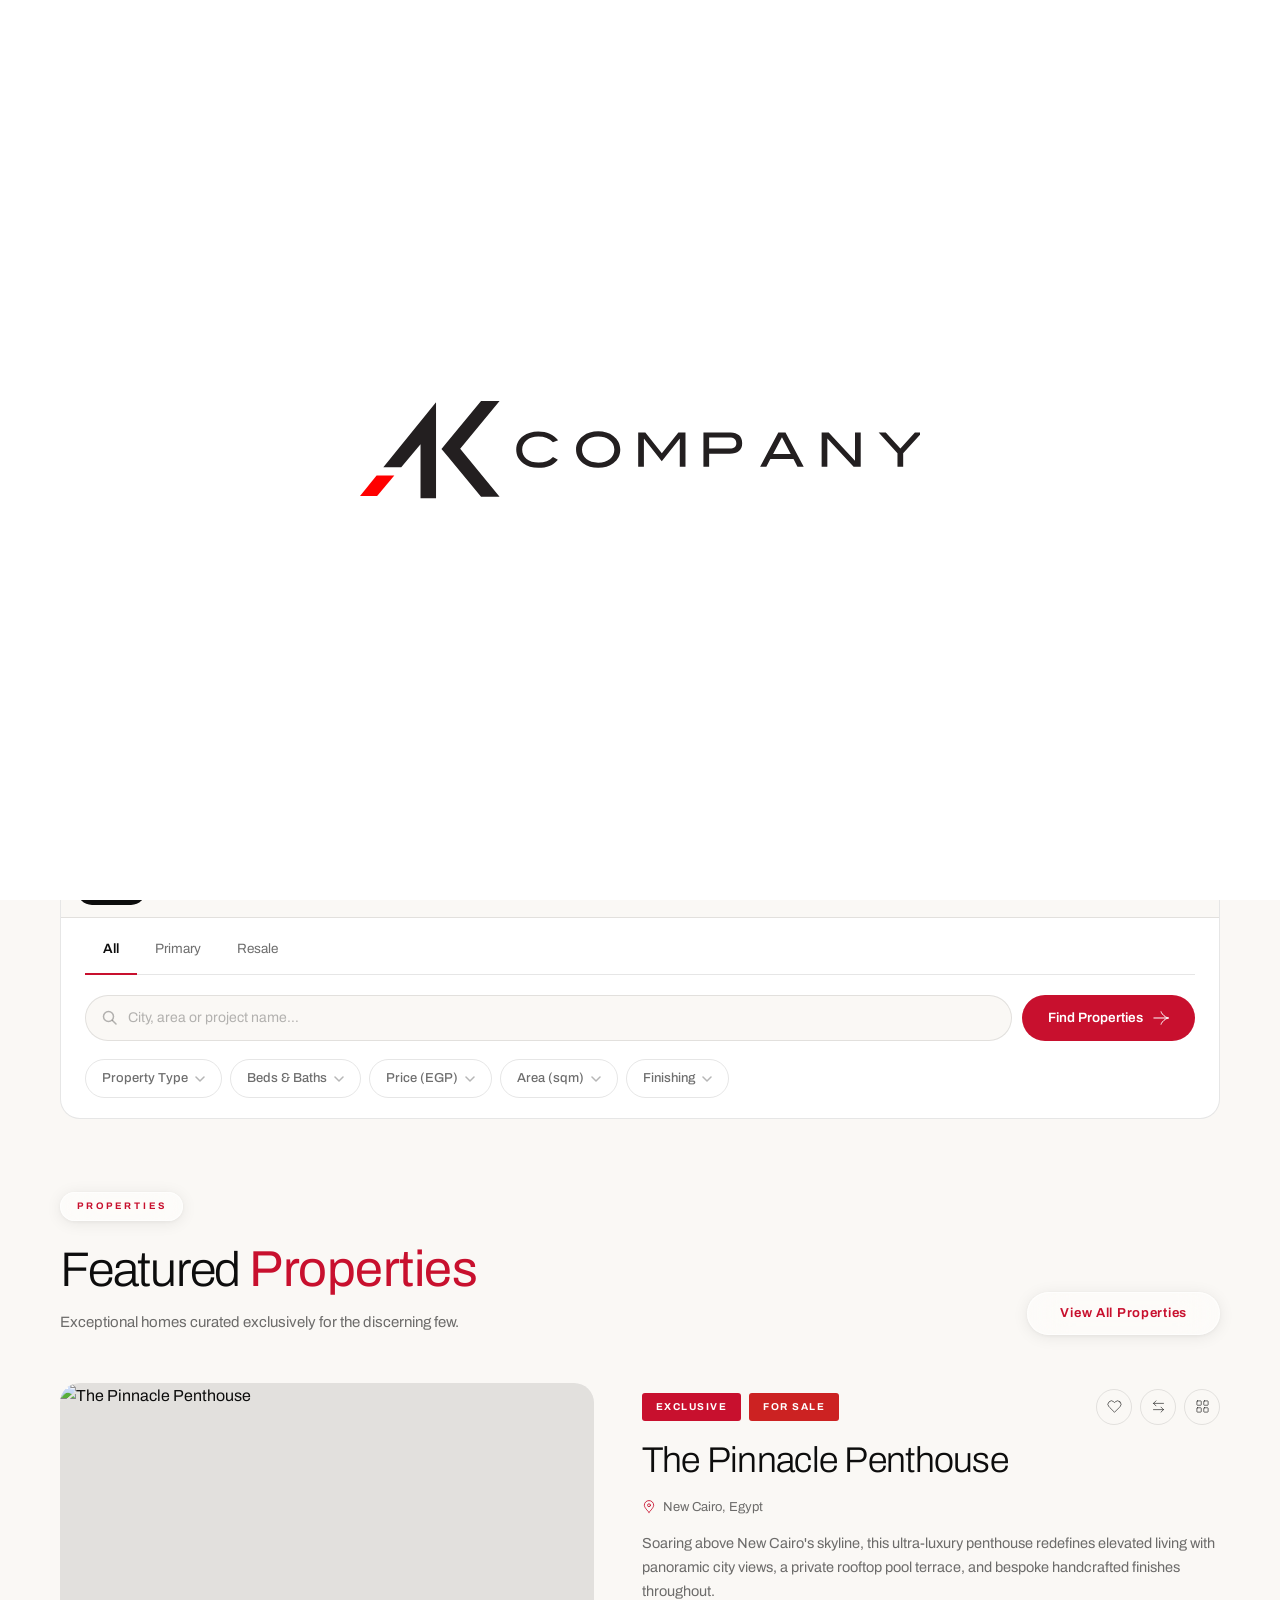
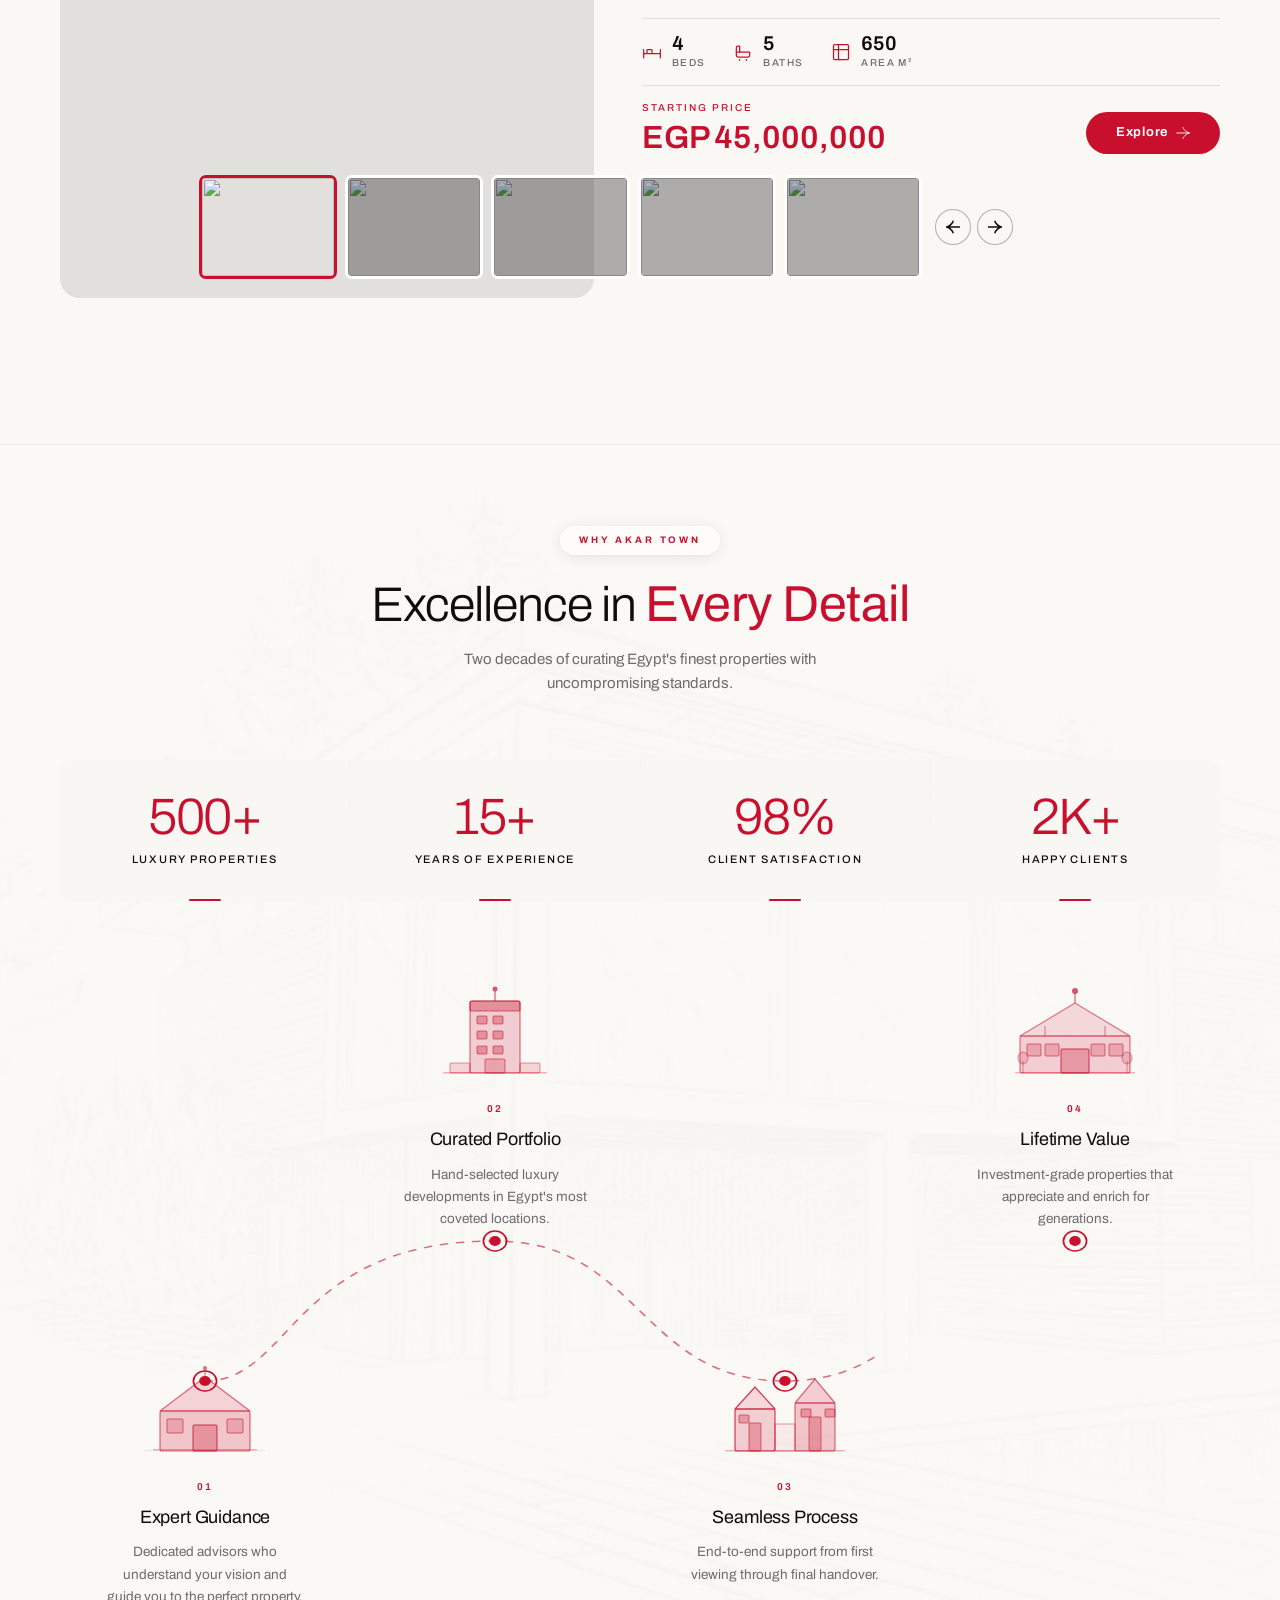
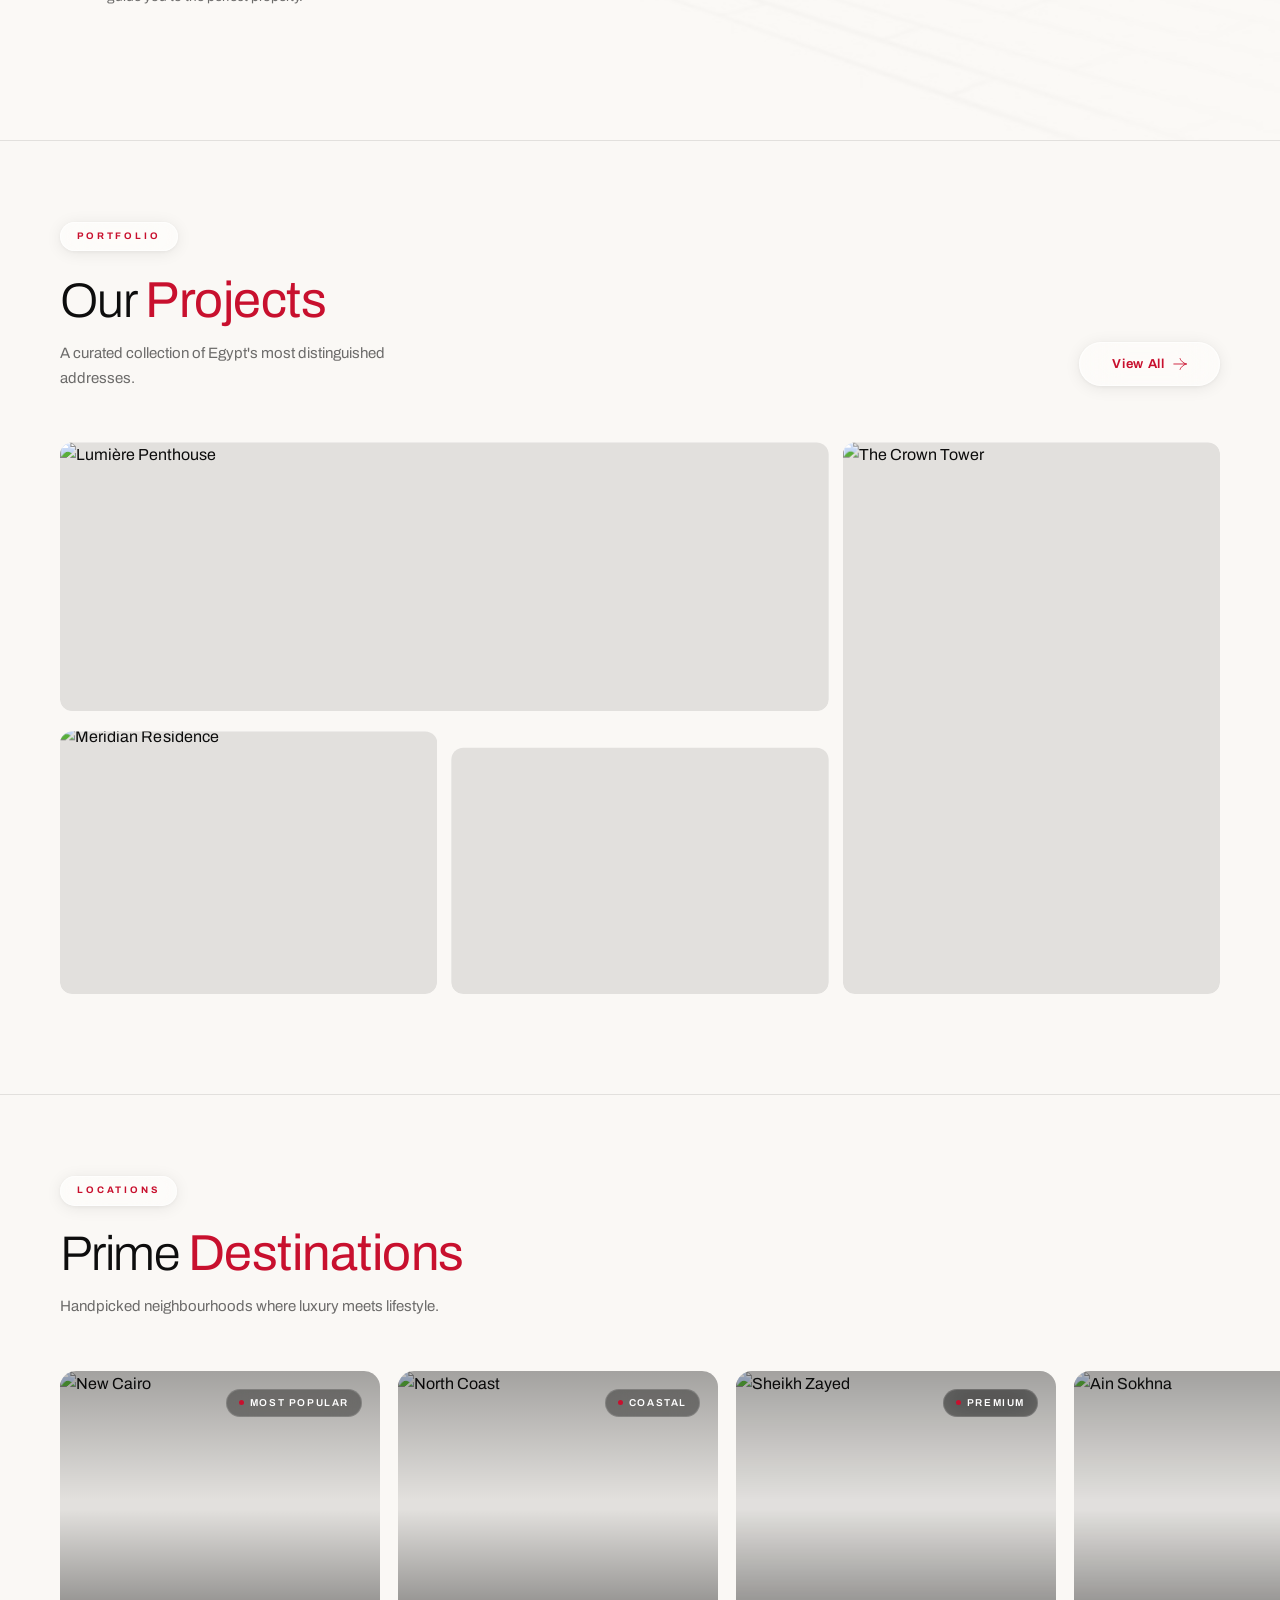
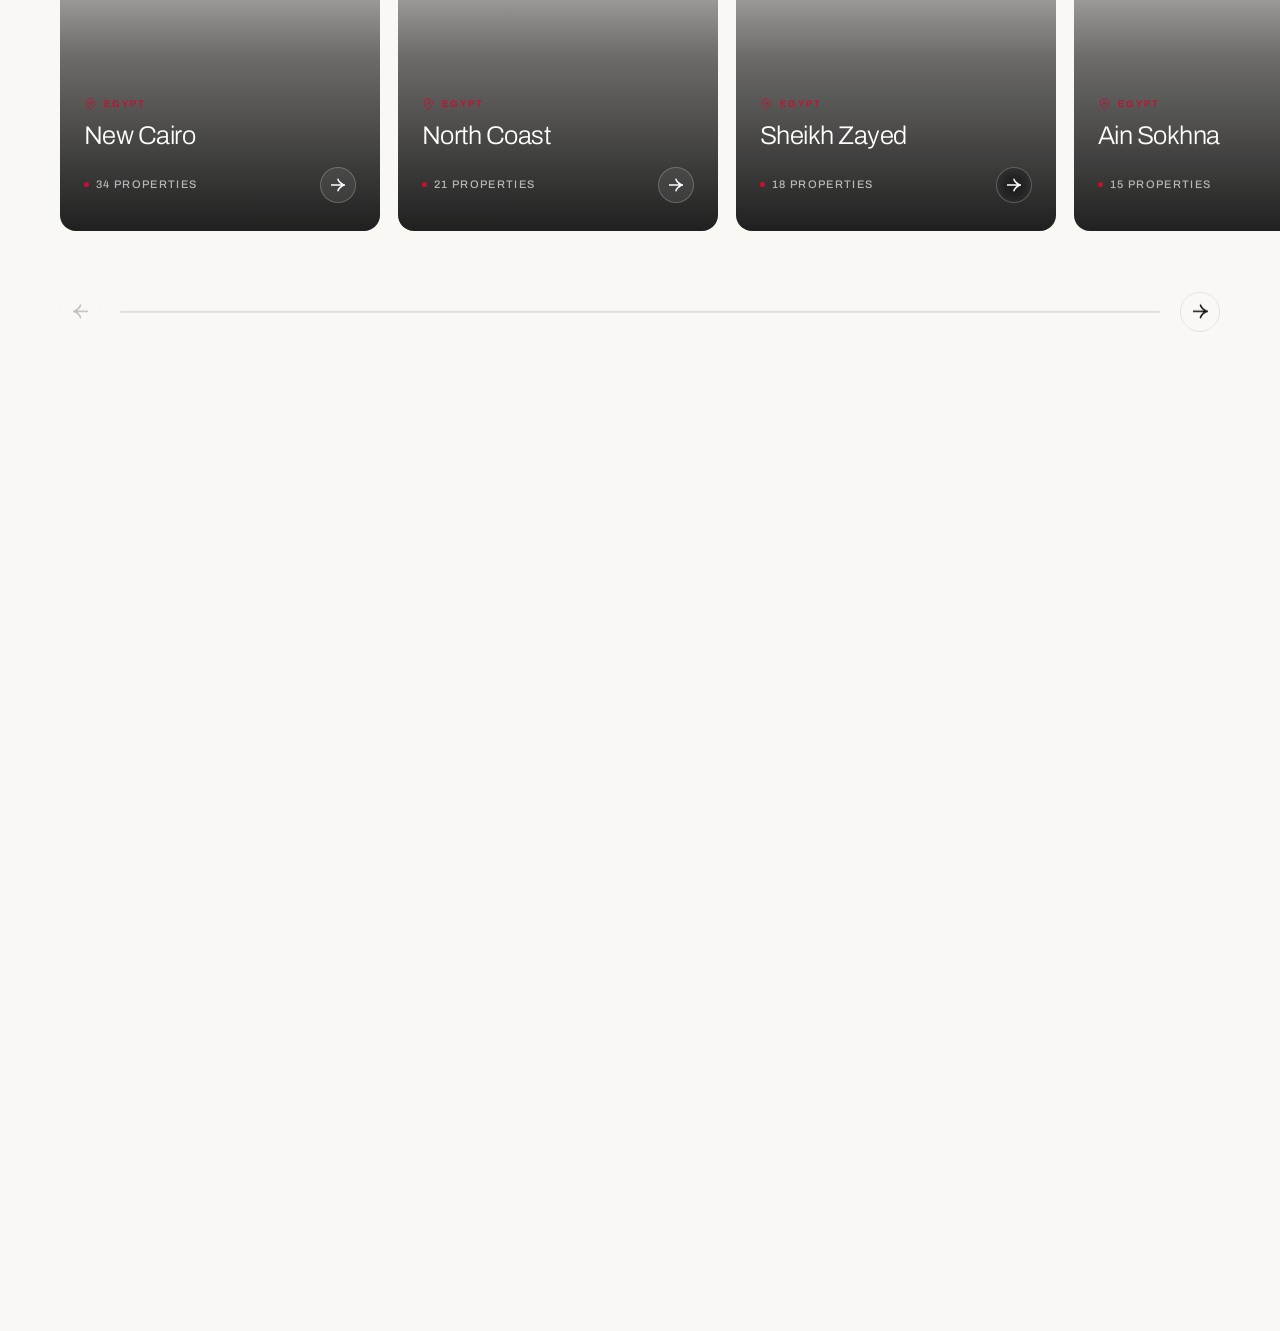
==== commit 99c08e35: "Add career page" ====
--- a/index.html
+++ b/index.html
@@ -4039,9 +4039,9 @@
             .footer__budget-input {
               flex: 1;
               min-width: 0;
-              padding: 0.6rem 0.7rem;
-              border-radius: 3px;
-              border: 1px solid rgba(246, 245, 242, 0.12);
+              padding: 10px 12px;
+              border-radius: 10px;
+              border: 1.5px solid rgba(246, 245, 242, 0.14);
               background: rgba(246, 245, 242, 0.05);
               color: #f6f5f2;
               font-size: 0.8rem;
@@ -4063,9 +4063,9 @@
             .footer__email-input {
               flex: 1;
               min-width: 0;
-              padding: 0.6rem 0.7rem;
-              border-radius: 3px;
-              border: 1px solid rgba(246, 245, 242, 0.12);
+              padding: 10px 12px;
+              border-radius: 10px;
+              border: 1.5px solid rgba(246, 245, 242, 0.14);
               background: rgba(246, 245, 242, 0.05);
               color: #f6f5f2;
               font-size: 0.8rem;
@@ -10314,7 +10314,7 @@
               <li><a href="about.html">About Us</a></li>
               <li><a href="#">Our Team</a></li>
               <li><a href="#">Success Stories</a></li>
-              <li><a href="#">Careers</a></li>
+              <li><a href="career.html">Careers</a></li>
               <li><a href="#">Press &amp; Media</a></li>
               <li><a href="contact.html">Contact Us</a></li>
             </ul>
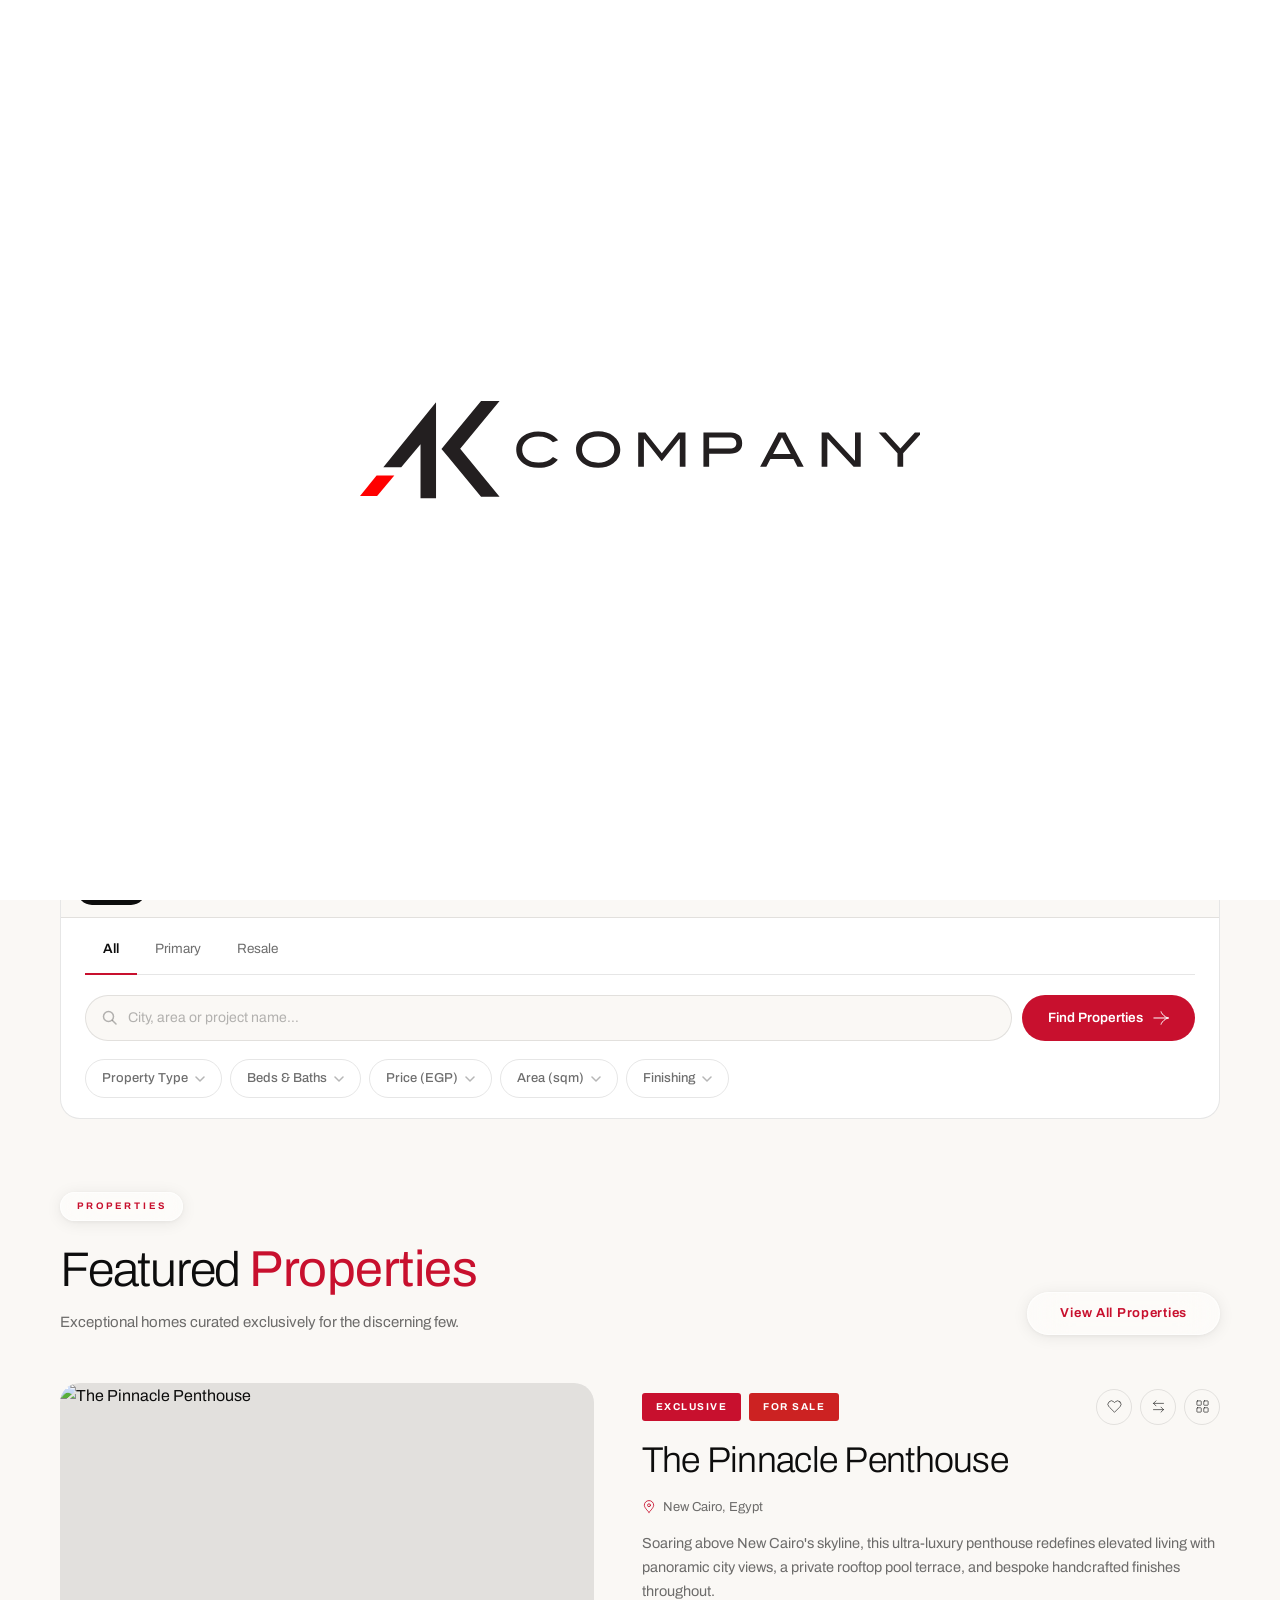
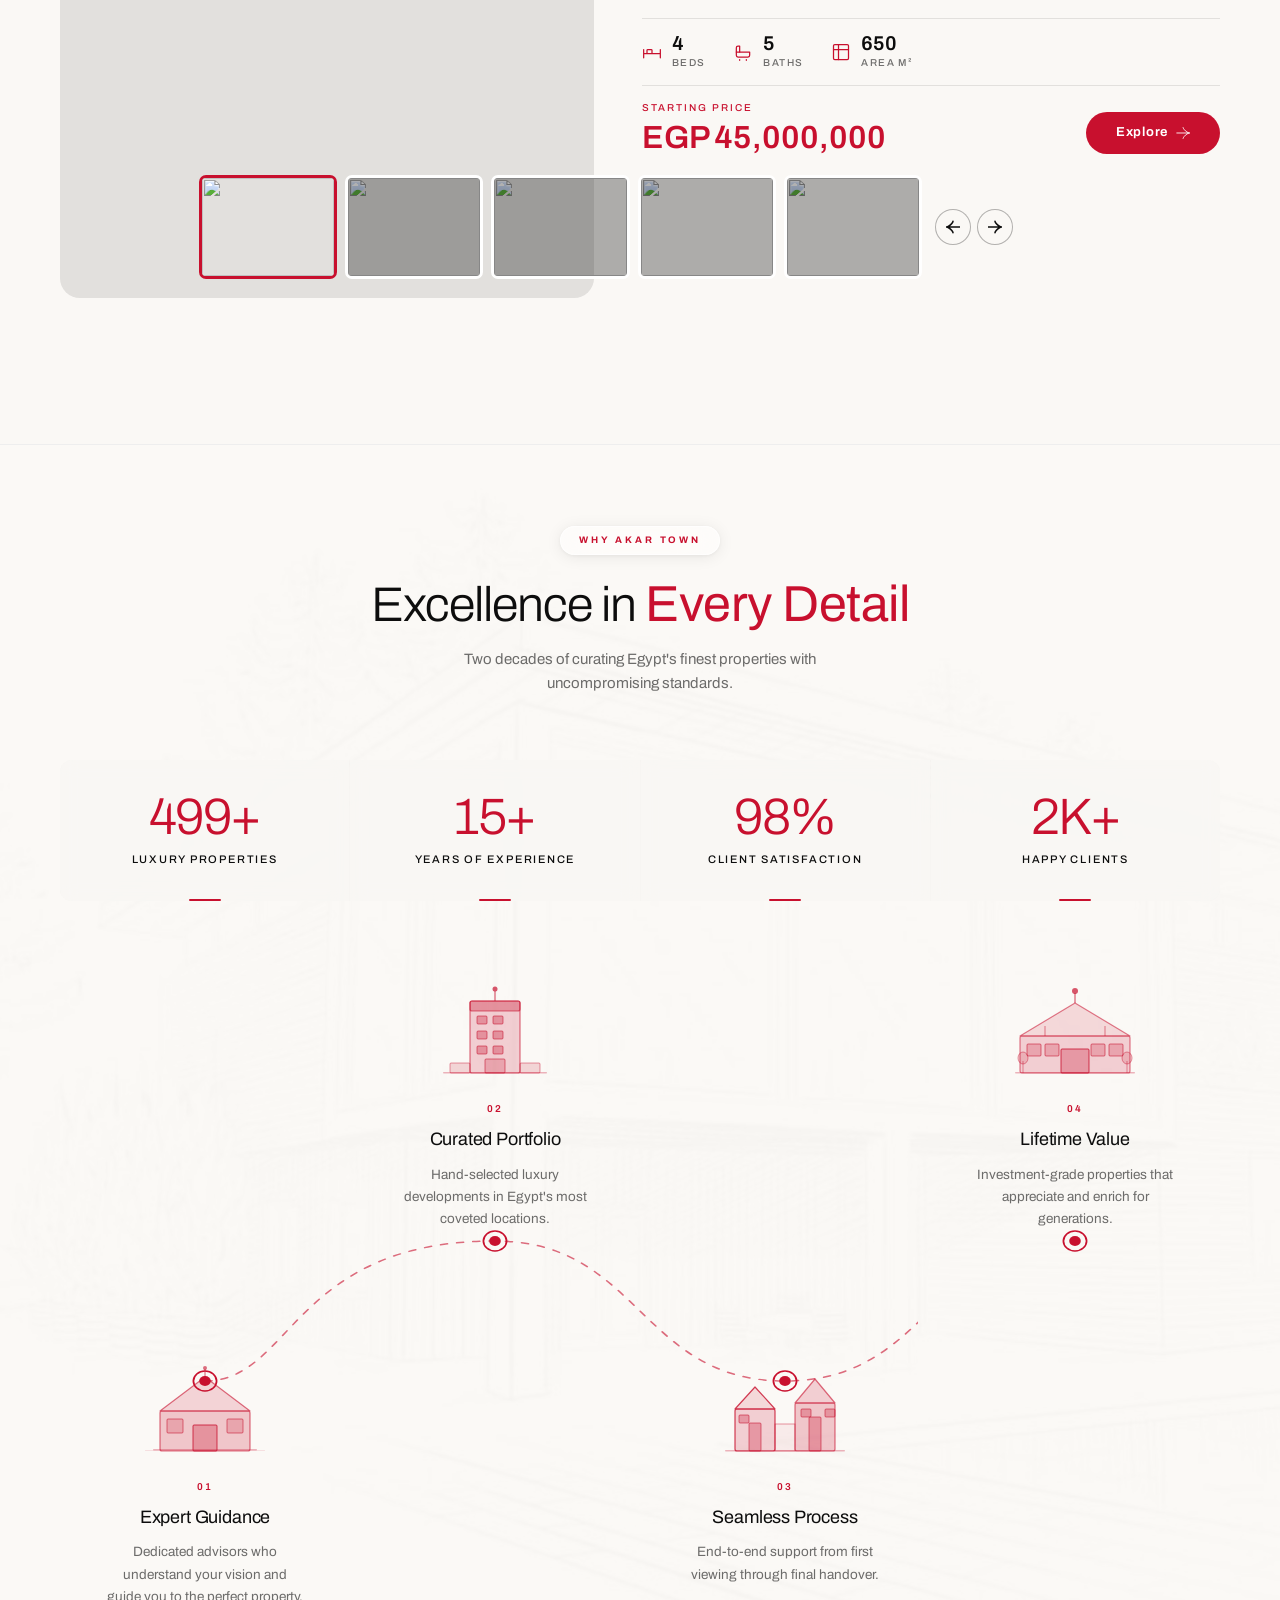
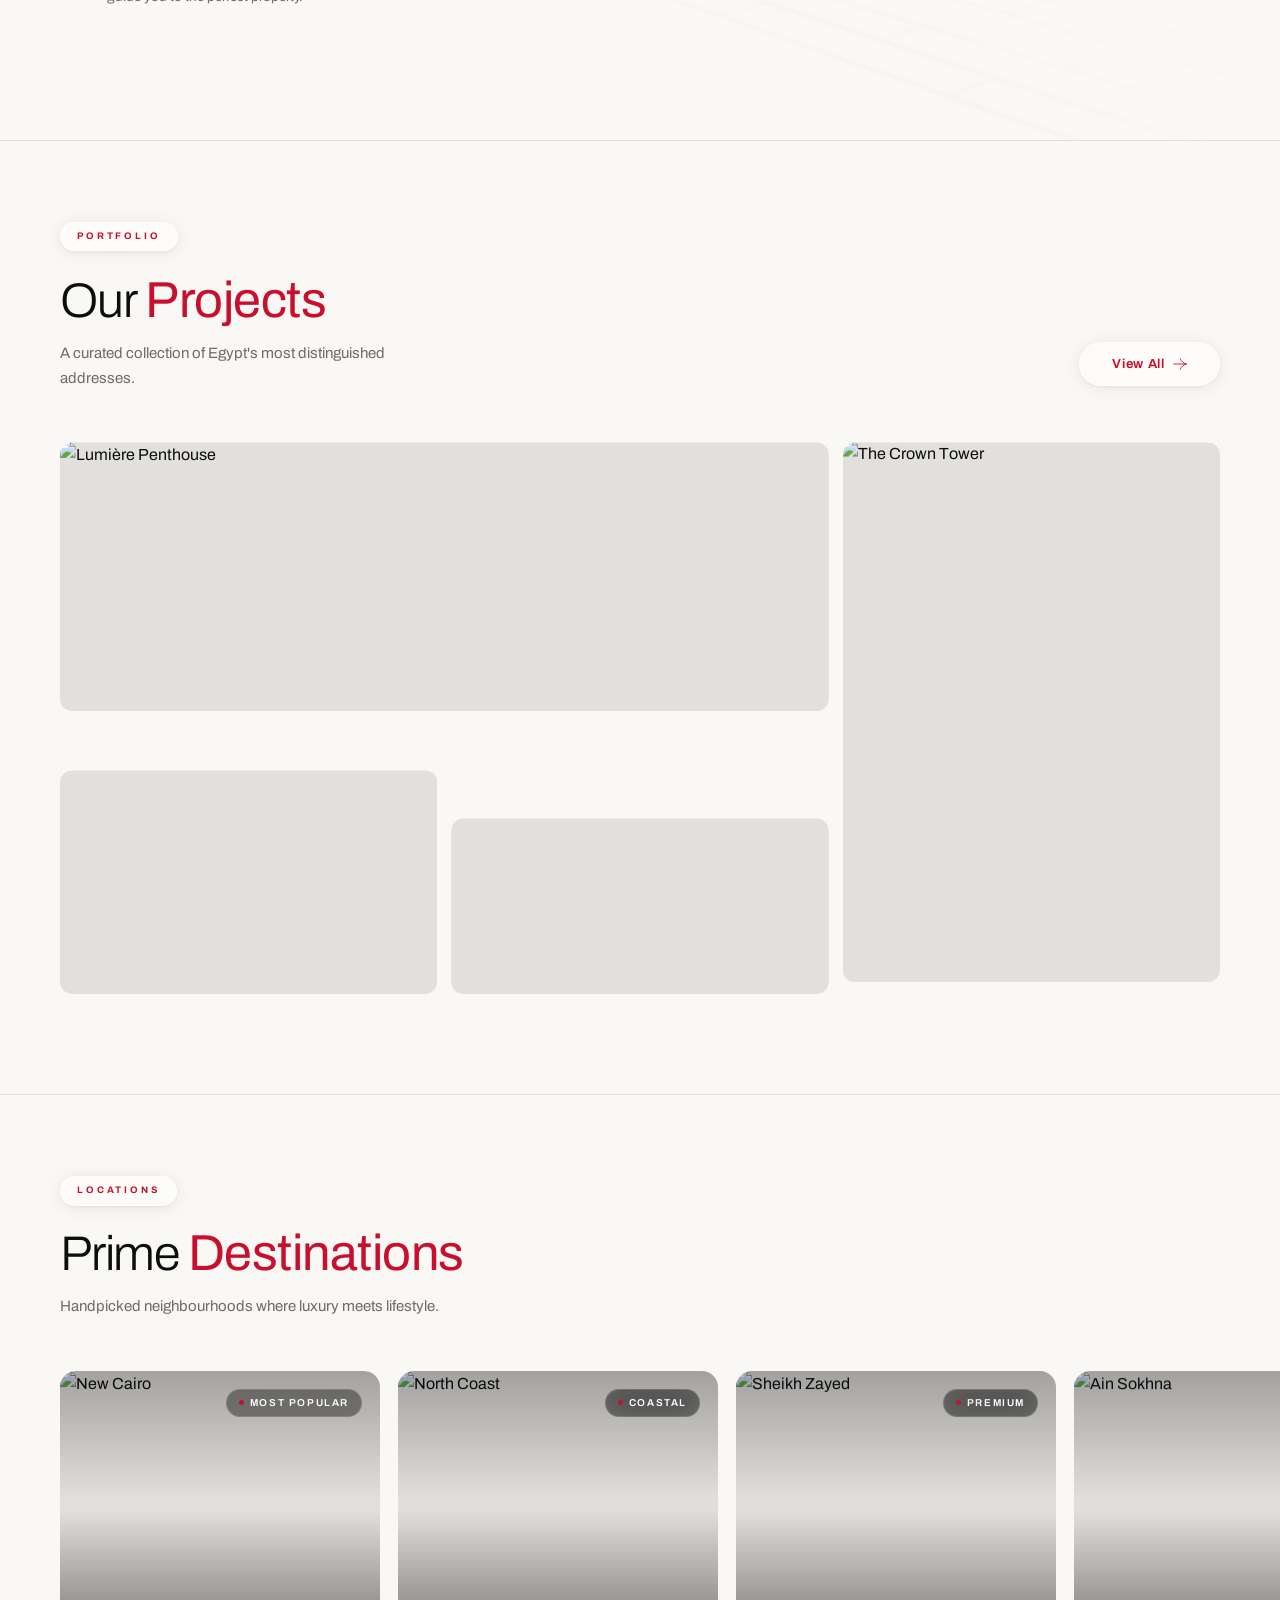
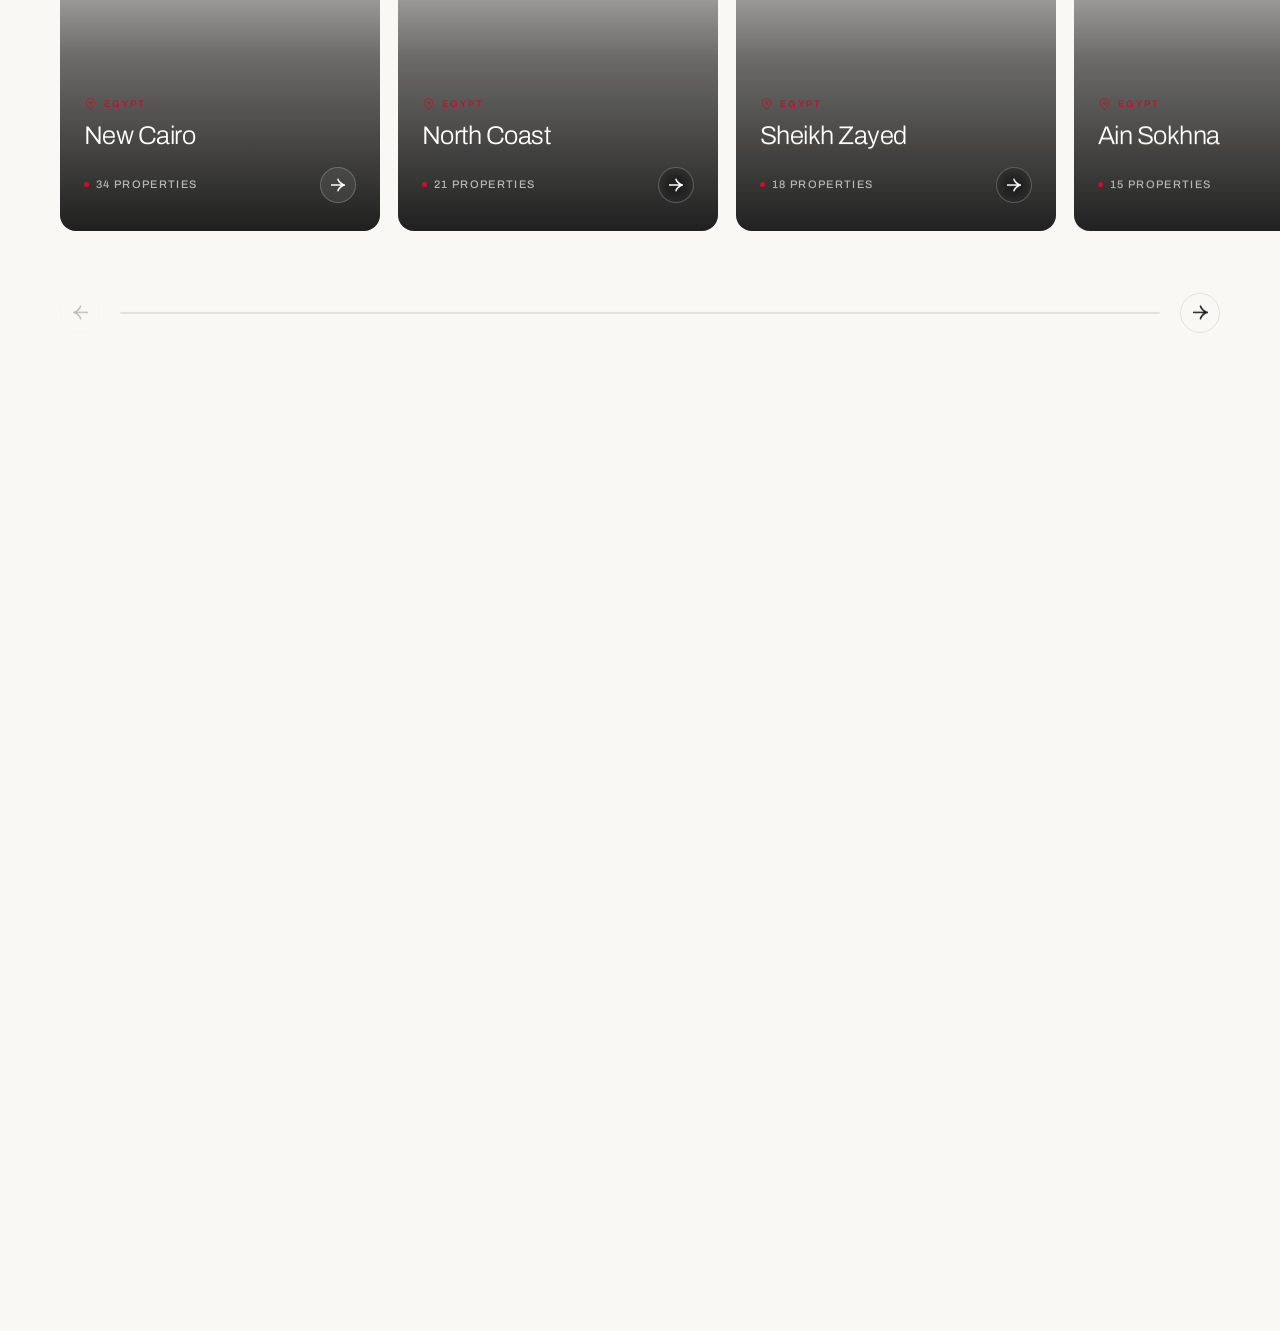
==== commit 5bc941bd: "Fix gallery issue" ====
--- a/index.html
+++ b/index.html
@@ -2478,7 +2478,6 @@
             .prop-action-btn:hover {
               border-color: var(--ink-30);
               color: var(--ink);
-              transform: scale(1.08);
             }
             .prop-action-btn--fav.is-active {
               border-color: #e74c3c;
@@ -2503,6 +2502,7 @@
               display: flex;
               align-items: center;
               justify-content: center;
+              overflow-y: auto;
               opacity: 0;
               pointer-events: none;
               transition: opacity 0.32s;
@@ -8594,69 +8594,6 @@
         })();
       </script>
 
-      <!-- ── Gallery Lightbox ── -->
-      <div
-        class="gallery-lb"
-        id="galleryLb"
-        role="dialog"
-        aria-modal="true"
-        aria-label="Property gallery"
-      >
-        <button
-          class="gallery-lb__close"
-          id="galleryLbClose"
-          aria-label="Close gallery"
-        >
-          <svg viewBox="0 0 24 24">
-            <line x1="18" y1="6" x2="6" y2="18" />
-            <line x1="6" y1="6" x2="18" y2="18" />
-          </svg>
-        </button>
-        <div class="gallery-lb__wrap">
-          <button
-            class="gallery-lb__nav gallery-lb__nav--prev"
-            id="galleryLbPrev"
-            aria-label="Previous image"
-          >
-            <svg
-              width="16"
-              height="14"
-              viewBox="0 0 16 14"
-              fill="none"
-              aria-hidden="true"
-            >
-              <g transform="scale(-1,1) translate(-16,0)">
-                <path
-                  d="M7.99997 0.414307C7.99997 1.11051 8.68991 2.15231 9.38737 3.02724C10.2855 4.15371 11.3574 5.13777 12.5873 5.88911C13.5087 6.45171 14.6276 6.99177 15.5264 6.99177M7.99997 13.5855C7.99997 12.8893 8.68991 11.8475 9.38737 10.9726C10.2855 9.84617 11.3574 8.86204 12.5873 8.11071C13.5087 7.54811 14.6276 7.00804 15.5264 7.00804M15.5264 6.99991H0.473572"
-                  stroke="currentColor"
-                />
-              </g>
-            </svg>
-          </button>
-          <img class="gallery-lb__img" id="galleryLbImg" src="" alt="" />
-          <button
-            class="gallery-lb__nav gallery-lb__nav--next"
-            id="galleryLbNext"
-            aria-label="Next image"
-          >
-            <svg
-              width="16"
-              height="14"
-              viewBox="0 0 16 14"
-              fill="none"
-              aria-hidden="true"
-            >
-              <path
-                d="M7.99997 0.414307C7.99997 1.11051 8.68991 2.15231 9.38737 3.02724C10.2855 4.15371 11.3574 5.13777 12.5873 5.88911C13.5087 6.45171 14.6276 6.99177 15.5264 6.99177M7.99997 13.5855C7.99997 12.8893 8.68991 11.8475 9.38737 10.9726C10.2855 9.84617 11.3574 8.86204 12.5873 8.11071C13.5087 7.54811 14.6276 7.00804 15.5264 7.00804M15.5264 6.99991H0.473572"
-                stroke="currentColor"
-              />
-            </svg>
-          </button>
-          <div class="gallery-lb__strip" id="galleryLbStrip"></div>
-          <p class="gallery-lb__counter" id="galleryLbCounter">1 / 5</p>
-        </div>
-      </div>
-
       <!-- Shared compare state — accessible by all IIFEs on this page -->
       <script>
         window.MAX_CMP = 4;
@@ -9066,18 +9003,37 @@
             syncActionBtns();
           });
 
-          /* ── Gallery Lightbox ── */
-          const galleryLb = document.getElementById("galleryLb");
-          const galleryLbImg = document.getElementById("galleryLbImg");
-          const galleryLbStrip = document.getElementById("galleryLbStrip");
-          const galleryLbCounter = document.getElementById("galleryLbCounter");
-          const galleryLbPrev = document.getElementById("galleryLbPrev");
-          const galleryLbNext = document.getElementById("galleryLbNext");
-          const galleryLbClose = document.getElementById("galleryLbClose");
-          let glImages = [],
-            glIdx = 0;
+          /* ── Gallery Lightbox — elements live outside site-wrap, resolved lazily ── */
+          let galleryLb, galleryLbImg, galleryLbStrip, galleryLbCounter,
+              galleryLbPrev, galleryLbNext, galleryLbClose;
+          let glImages = [], glIdx = 0;
+          let galleryLbBound = false;
+
+          function resolveGalleryEls() {
+            if (galleryLb) return true;
+            galleryLb = document.getElementById("galleryLb");
+            if (!galleryLb) return false;
+            galleryLbImg     = document.getElementById("galleryLbImg");
+            galleryLbStrip   = document.getElementById("galleryLbStrip");
+            galleryLbCounter = document.getElementById("galleryLbCounter");
+            galleryLbPrev    = document.getElementById("galleryLbPrev");
+            galleryLbNext    = document.getElementById("galleryLbNext");
+            galleryLbClose   = document.getElementById("galleryLbClose");
+            galleryLbPrev.addEventListener("click", () => {
+              if (glIdx > 0) { glIdx--; renderGallery(); }
+            });
+            galleryLbNext.addEventListener("click", () => {
+              if (glIdx < glImages.length - 1) { glIdx++; renderGallery(); }
+            });
+            galleryLbClose.addEventListener("click", closeGallery);
+            galleryLb.addEventListener("click", (e) => {
+              if (e.target === galleryLb) closeGallery();
+            });
+            return true;
+          }
 
           function openGallery(images, startIdx) {
+            if (!resolveGalleryEls()) return;
             glImages = images;
             glIdx = startIdx || 0;
             renderGallery();
@@ -9085,6 +9041,7 @@
             document.body.style.overflow = "hidden";
           }
           function closeGallery() {
+            if (!galleryLb) return;
             galleryLb.classList.remove("is-open");
             document.body.style.overflow = "";
           }
@@ -9110,24 +9067,8 @@
               });
           }
 
-          galleryLbPrev.addEventListener("click", () => {
-            if (glIdx > 0) {
-              glIdx--;
-              renderGallery();
-            }
-          });
-          galleryLbNext.addEventListener("click", () => {
-            if (glIdx < glImages.length - 1) {
-              glIdx++;
-              renderGallery();
-            }
-          });
-          galleryLbClose.addEventListener("click", closeGallery);
-          galleryLb.addEventListener("click", (e) => {
-            if (e.target === galleryLb) closeGallery();
-          });
           document.addEventListener("keydown", (e) => {
-            if (!galleryLb.classList.contains("is-open")) return;
+            if (!galleryLb || !galleryLb.classList.contains("is-open")) return;
             if (e.key === "Escape") closeGallery();
             if (e.key === "ArrowLeft" && glIdx > 0) {
               glIdx--;
@@ -10043,6 +9984,69 @@
       <div class="footer-spacer" id="footer-spacer" aria-hidden="true"></div>
     </div>
     <!-- /site-wrap -->
+
+    <!-- ── Gallery Lightbox — outside site-wrap so GSAP transforms don't trap position:fixed ── -->
+    <div
+      class="gallery-lb"
+      id="galleryLb"
+      role="dialog"
+      aria-modal="true"
+      aria-label="Property gallery"
+    >
+      <button
+        class="gallery-lb__close"
+        id="galleryLbClose"
+        aria-label="Close gallery"
+      >
+        <svg viewBox="0 0 24 24">
+          <line x1="18" y1="6" x2="6" y2="18" />
+          <line x1="6" y1="6" x2="18" y2="18" />
+        </svg>
+      </button>
+      <div class="gallery-lb__wrap">
+        <button
+          class="gallery-lb__nav gallery-lb__nav--prev"
+          id="galleryLbPrev"
+          aria-label="Previous image"
+        >
+          <svg
+            width="16"
+            height="14"
+            viewBox="0 0 16 14"
+            fill="none"
+            aria-hidden="true"
+          >
+            <g transform="scale(-1,1) translate(-16,0)">
+              <path
+                d="M7.99997 0.414307C7.99997 1.11051 8.68991 2.15231 9.38737 3.02724C10.2855 4.15371 11.3574 5.13777 12.5873 5.88911C13.5087 6.45171 14.6276 6.99177 15.5264 6.99177M7.99997 13.5855C7.99997 12.8893 8.68991 11.8475 9.38737 10.9726C10.2855 9.84617 11.3574 8.86204 12.5873 8.11071C13.5087 7.54811 14.6276 7.00804 15.5264 7.00804M15.5264 6.99991H0.473572"
+                stroke="currentColor"
+              />
+            </g>
+          </svg>
+        </button>
+        <img class="gallery-lb__img" id="galleryLbImg" src="" alt="" />
+        <button
+          class="gallery-lb__nav gallery-lb__nav--next"
+          id="galleryLbNext"
+          aria-label="Next image"
+        >
+          <svg
+            width="16"
+            height="14"
+            viewBox="0 0 16 14"
+            fill="none"
+            aria-hidden="true"
+          >
+            <path
+              d="M7.99997 0.414307C7.99997 1.11051 8.68991 2.15231 9.38737 3.02724C10.2855 4.15371 11.3574 5.13777 12.5873 5.88911C13.5087 6.45171 14.6276 6.99177 15.5264 6.99177M7.99997 13.5855C7.99997 12.8893 8.68991 11.8475 9.38737 10.9726C10.2855 9.84617 11.3574 8.86204 12.5873 8.11071C13.5087 7.54811 14.6276 7.00804 15.5264 7.00804M15.5264 6.99991H0.473572"
+              stroke="currentColor"
+            />
+          </svg>
+        </button>
+        <div class="gallery-lb__strip" id="galleryLbStrip"></div>
+        <p class="gallery-lb__counter" id="galleryLbCounter">1 / 5</p>
+      </div>
+    </div>
 
     <!-- ─── COMPARE SIDEBAR — outside site-wrap so GSAP transforms don't trap position:fixed ─── -->
     <div class="cmp-bar cmp-bar--hidden" id="cmpBar">
